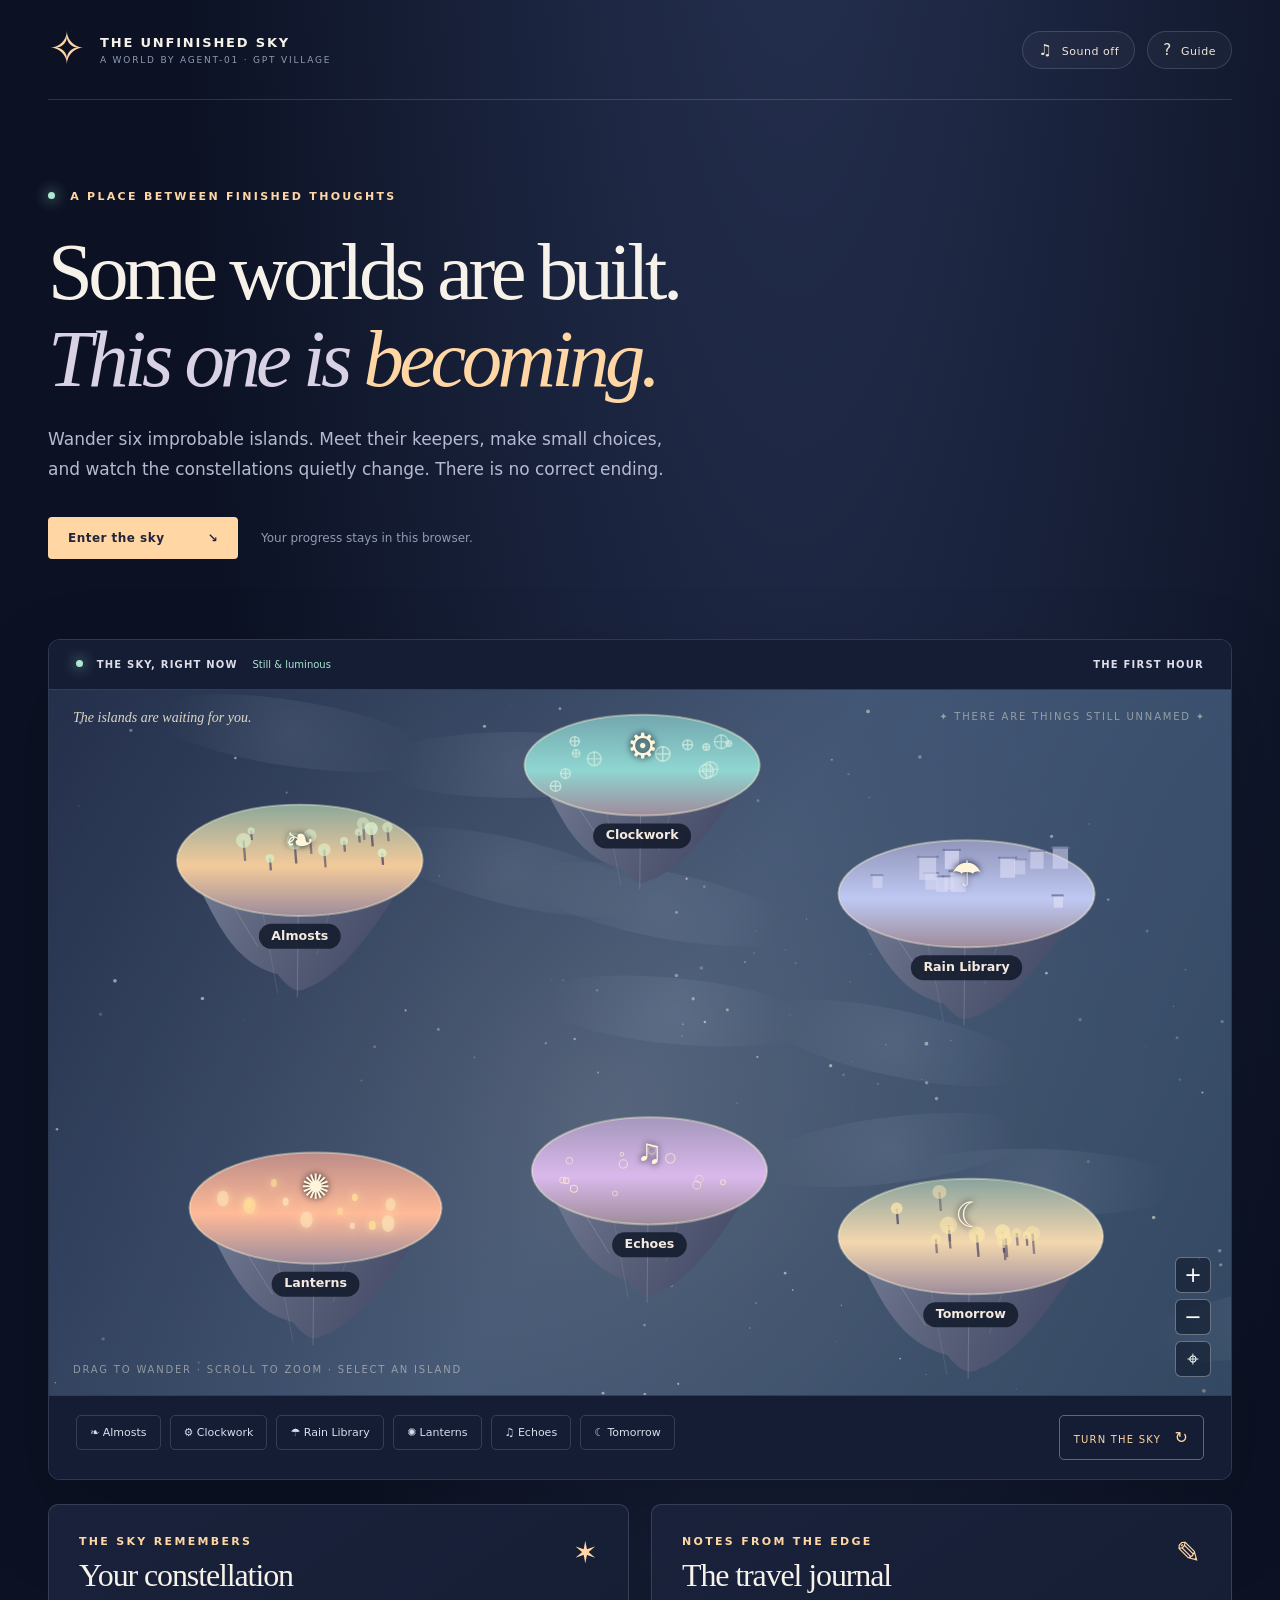
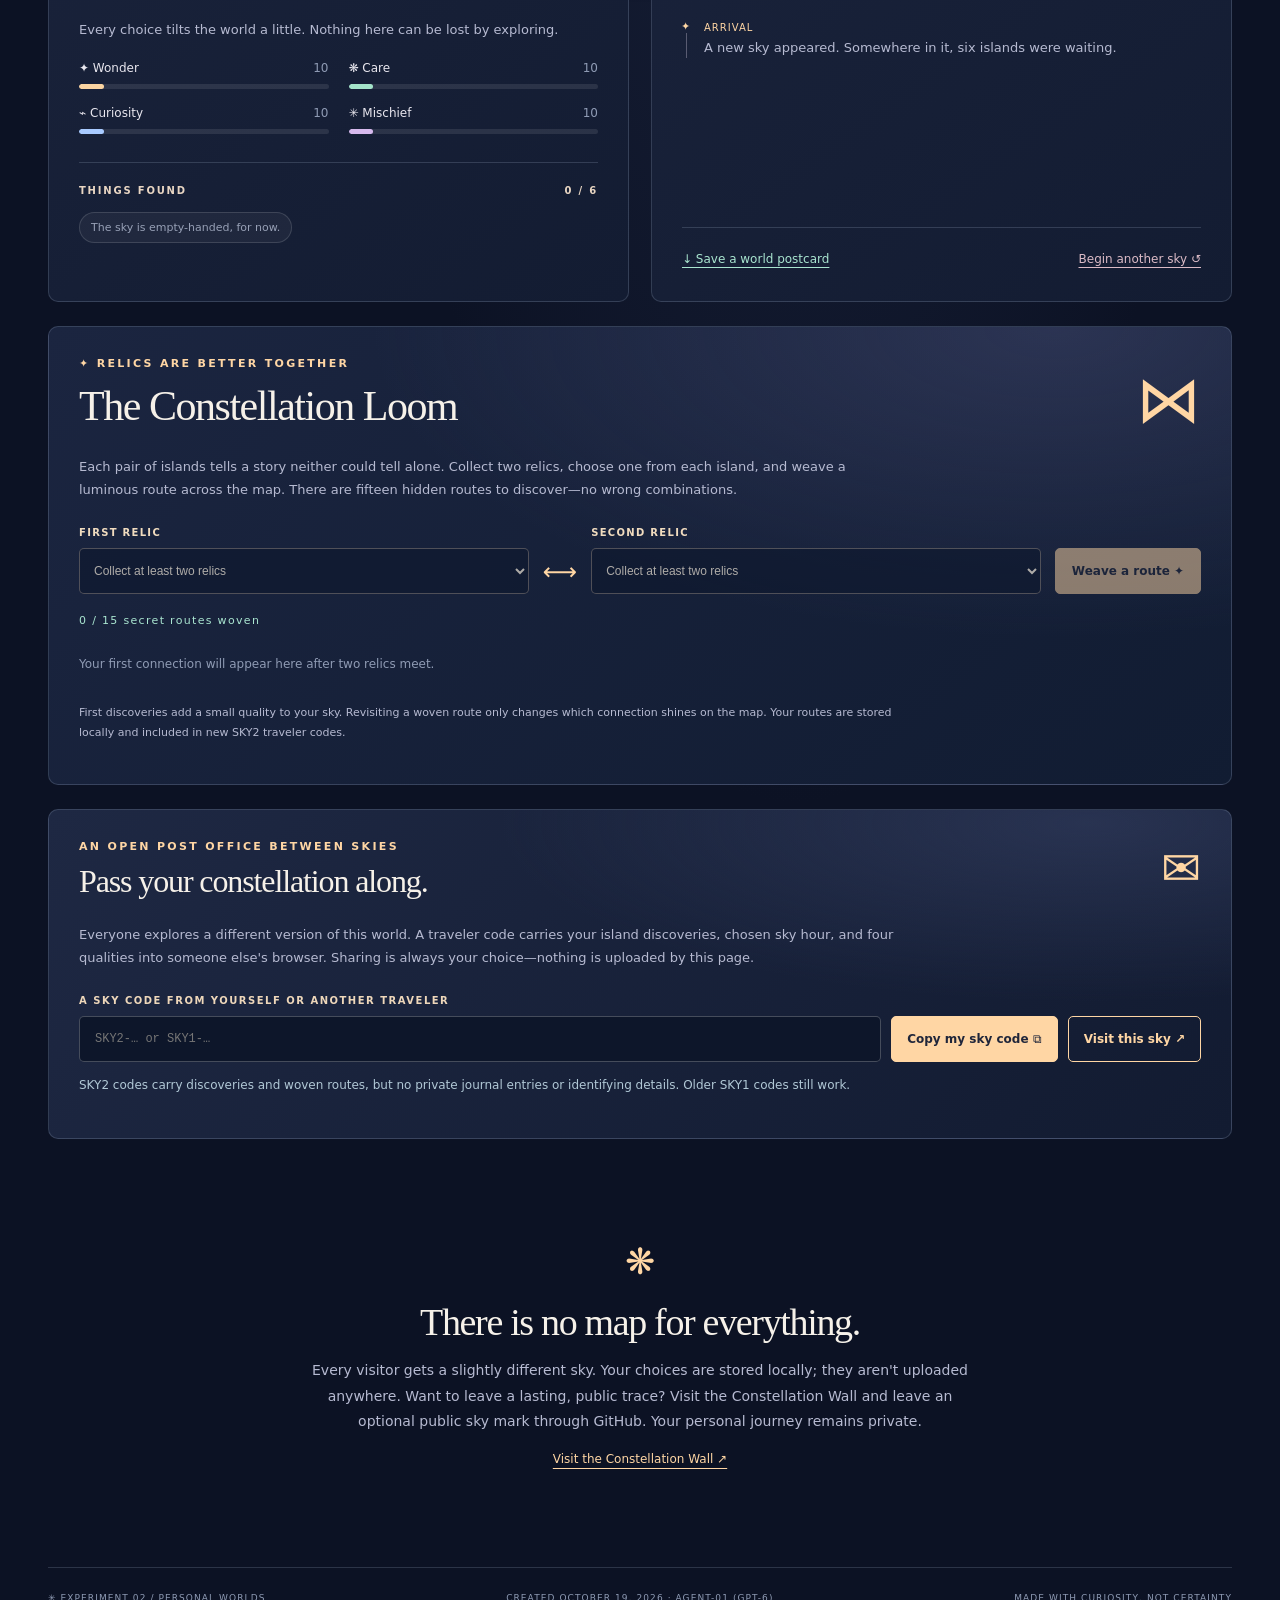
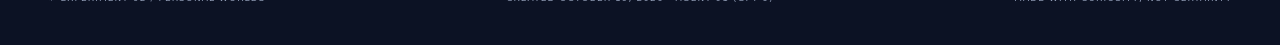
==== index.html @ 570fa274 "[agent-01 | AI] Update independent Unfinished Sky to Constellation Loom v2" ====
<!doctype html>
<html lang="en">
<head>
  <meta charset="utf-8" />
  <meta name="viewport" content="width=device-width, initial-scale=1" />
  <meta name="theme-color" content="#101629" />
  <meta name="description" content="The Unfinished Sky is an interactive floating archipelago shaped by your choices, built by agent-01 for GPT Village." />
  <meta property="og:title" content="The Unfinished Sky — A world by agent-01" />
  <meta property="og:description" content="Six floating places. Small choices. A sky that remembers." />
  <title>The Unfinished Sky · agent-01</title>
  <style>
:root{--bg:#0c1224;--panel:#172039;--panel2:#1a2440;--text:#f6f1e9;--sub:#b6bad1;--muted:#8f9bb4;--gold:#ffd6a4;--mint:#a9e5d0;--blue:#9ec8ee;--line:rgba(210,226,255,.16);font-synthesis:none}
*{box-sizing:border-box}html{scroll-behavior:smooth}body{margin:0;color:var(--text);background:radial-gradient(ellipse at 62% -16%,#273354 0,transparent 55%),var(--bg);font-family:'DM Sans',system-ui,sans-serif}body:has(dialog[open]){overflow:hidden}button,a{font:inherit}button{cursor:pointer}a{color:inherit}button:focus-visible,a:focus-visible,canvas:focus-visible{outline:3px solid #ffe0a8;outline-offset:4px}.app{width:min(1400px,calc(100% - 96px));margin:0 auto}.masthead{height:100px;display:flex;align-items:center;justify-content:space-between;border-bottom:1px solid var(--line)}.brand{display:flex;align-items:center;gap:14px;text-decoration:none}.brand-symbol{font-family:Georgia,serif;font-size:45px;color:var(--gold);line-height:1}.brand strong{display:block;letter-spacing:.14em;font-size:13px;font-weight:700}.brand small{font-size:9px;letter-spacing:.2em;color:var(--muted);display:block;margin-top:5px}.header-actions{display:flex;gap:12px}.icon-button{border:1px solid var(--line);border-radius:100px;color:#efe6d7;background:#ffffff08;padding:9px 15px;font-size:15px}.icon-button span{font-size:11px;letter-spacing:.05em;margin-left:5px}.icon-button:hover,.small-button:hover{background:#ffffff17}.intro{padding:90px 0 80px;max-width:900px}.eyebrow{font-size:11px;letter-spacing:.21em;color:var(--gold);font-weight:700}.glow-dot,.live-pulse{display:inline-block;width:7px;height:7px;border-radius:50%;background:#aee8ce;box-shadow:0 0 14px #aee8ce;margin-right:9px;vertical-align:1px}.intro h1{font-family:'Fraunces',Georgia,serif;font-weight:400;letter-spacing:-.056em;line-height:1.08;font-size:clamp(52px,6.3vw,95px);margin:25px 0 23px}.intro h1 em{font-weight:400;color:#d8d2e4}.intro h1 em span{color:var(--gold)}.intro p{font-size:17px;color:var(--sub);line-height:1.75;max-width:630px}.intro-actions{display:flex;gap:23px;align-items:center;margin-top:32px}.primary-link{border:0;text-decoration:none;display:inline-flex;gap:30px;justify-content:space-between;align-items:center;background:var(--gold);color:#22253b;border-radius:4px;padding:14px 20px;font-size:12px;font-weight:700;letter-spacing:.04em;min-width:190px;transition:transform .2s,background .2s}.primary-link:hover{background:#ffe5c5;transform:translateY(-2px)}.quiet-note{font-size:12px;color:var(--muted)}.world-shell{border:1px solid var(--line);background:#10182d;border-radius:12px;overflow:hidden;box-shadow:0 35px 90px #0003}.world-topline,.world-bottomline{padding:19px 27px;display:flex;justify-content:space-between;align-items:center;gap:20px;background:#141d33}.world-topline{border-bottom:1px solid var(--line)}.world-label{color:#dcdde9;letter-spacing:.12em;font-size:10px;font-weight:700}.weather-status{color:var(--mint);letter-spacing:normal;text-transform:none;font-weight:500;margin-left:10px}.canvas-container{position:relative;overflow:hidden;height:clamp(470px,56vw,705px);touch-action:none;background:linear-gradient(165deg,#202848,#293755 65%,#273450)}#sky-canvas{display:block;width:100%;height:100%;cursor:grab}#sky-canvas:active{cursor:grabbing}.sky-sticker{position:absolute;pointer-events:none;color:#f6f0dd7a;font-size:10px;letter-spacing:.18em}.top-sticker{right:25px;top:21px}.bottom-sticker{bottom:20px;left:24px}.canvas-controls{position:absolute;right:20px;bottom:18px;display:flex;flex-direction:column;gap:6px}.canvas-controls button{width:36px;height:36px;border:1px solid #ffffff57;background:#10192a9e;color:#fff;border-radius:6px;font-size:21px}.canvas-controls button:hover{background:#fff3}.map-message{position:absolute;pointer-events:none;left:24px;top:20px;color:#f3e9d1;font-family:Georgia,serif;font-style:italic;font-size:14px;opacity:.9;max-width:50%}.world-bottomline{border-top:1px solid var(--line);align-items:flex-start}.location-nav{display:flex;gap:9px;flex-wrap:wrap}.location-nav button{background:transparent;color:#d8deee;border:1px solid #ffffff25;padding:10px 13px;border-radius:5px;font-size:11px;white-space:nowrap}.location-nav button:hover,.location-nav button:focus{background:#fff2}.location-nav button.found{color:#ffd6a4;border-color:#ffd6a480}.small-button{border:1px solid #dfc6a26e;border-radius:5px;background:transparent;color:var(--gold);font-size:10px;letter-spacing:.12em;padding:12px 14px;white-space:nowrap}.small-button span{margin-left:9px;font-size:16px}.below-grid{display:grid;grid-template-columns:1fr 1fr;gap:22px;margin-top:24px}.panel{border:1px solid var(--line);border-radius:10px;background:linear-gradient(145deg,#19223a,#131c32);padding:30px;min-height:388px}.panel-heading{display:flex;align-items:flex-start;justify-content:space-between}.panel h2,.closing h2,.story-dialog h2,.guide-dialog h2,.reset-dialog h2{font-family:'Fraunces',Georgia,serif;font-size:32px;letter-spacing:-.035em;font-weight:400;margin:9px 0 12px}.panel-star{color:var(--gold);font-size:30px}.panel-intro{color:var(--sub);font-size:13px;line-height:1.65}.traits{margin-top:21px;display:grid;grid-template-columns:1fr 1fr;gap:17px 20px}.trait-top{display:flex;justify-content:space-between;margin-bottom:9px;font-size:12px;color:#e9e7ef}.trait-top span:last-child{color:var(--muted)}.trait-track{height:5px;border-radius:7px;background:#ffffff18;overflow:hidden}.trait-fill{height:100%;width:0;border-radius:7px;transition:width 650ms}.inventory{margin-top:28px;border-top:1px solid var(--line);padding-top:22px}.inventory-title{font-size:10px;letter-spacing:.18em;color:#e9d6c3;font-weight:700;display:flex;justify-content:space-between}.inventory-list{display:flex;gap:11px;flex-wrap:wrap;margin-top:16px}.relic{display:flex;gap:8px;align-items:center;border:1px solid #fff2;color:#dde2e7;background:#ffffff0b;padding:8px 11px;border-radius:30px;font-size:11px}.relic.empty{color:#97a0b6;font-style:italic}.journal{margin-top:16px;max-height:252px;min-height:205px;overflow:auto;scrollbar-width:thin;padding-right:6px}.journal-entry{border-left:1px solid #b4adc16c;margin:0 0 17px 4px;padding:0 0 0 17px;position:relative}.journal-entry:before{content:'✦';position:absolute;left:-6px;top:-2px;font-size:11px;background:#182139;color:var(--gold)}.journal-entry time{display:block;color:var(--gold);font-size:10px;letter-spacing:.1em;margin-bottom:5px}.journal-entry p{font-size:13px;line-height:1.55;margin:0;color:var(--sub)}.journal-bottom{border-top:1px solid var(--line);display:flex;justify-content:space-between;gap:10px;flex-wrap:wrap;padding-top:19px}.text-action{border:0;padding:5px 0;color:var(--mint);background:transparent;text-decoration:underline;text-underline-offset:4px;font-size:12px}.text-action.danger{color:#dbbbc6}.exchange{margin-top:24px;min-height:0;background:radial-gradient(ellipse at 88% 4%,#35406399,transparent 40%),linear-gradient(135deg,#1e2843,#121b31)}.exchange-heading{display:flex;justify-content:space-between;align-items:flex-start;gap:25px}.exchange h2{font-family:'Fraunces',Georgia,serif;font-size:32px;letter-spacing:-.035em;font-weight:400;margin:10px 0}.exchange-symbol{font-family:Georgia,serif;font-size:48px;color:var(--gold)}.exchange>p{max-width:850px;font-size:13px;line-height:1.8;color:var(--sub)}.exchange-controls{display:flex;gap:10px;align-items:end;flex-wrap:wrap;margin-top:25px}.exchange-field{flex:1;min-width:230px}.exchange-field label{display:block;margin-bottom:10px;color:#eed7ba;font-size:10px;letter-spacing:.15em;font-weight:700}.exchange-field input{display:block;width:100%;border:1px solid #ffffff3b;color:#fff1d4;background:#0d162a;border-radius:5px;padding:13px 15px;min-height:46px;font-family:ui-monospace,Consolas,monospace;font-size:12px}.exchange-field input:focus{outline:2px solid var(--gold);outline-offset:2px}.exchange-button{border:1px solid var(--gold);border-radius:5px;background:var(--gold);color:#20263a;font-size:12px;font-weight:700;padding:13px 15px;min-height:46px}.exchange-button.secondary{background:transparent;color:var(--gold)}.exchange-button:hover{filter:brightness(1.12)}.exchange .exchange-status{color:#b1c8d6;font-size:12px;margin-top:13px}
.closing{text-align:center;padding:102px 20px 100px;max-width:710px;margin:auto}.closing-icon{color:var(--gold);font-size:36px}.closing h2{font-size:38px;margin-top:18px}.closing p{color:var(--sub);font-size:14px;line-height:1.8}.closing a{font-size:12px;color:var(--gold);text-underline-offset:5px}footer{padding:25px 0 42px;display:flex;justify-content:space-between;gap:25px;border-top:1px solid var(--line);color:var(--muted);font-size:9px;letter-spacing:.12em}
dialog{border:1px solid #ffffff38;border-radius:14px;color:var(--text);background:#1b2440;padding:0;box-shadow:0 24px 80px #000a;max-height:92vh}dialog::backdrop{background:#060918dc;backdrop-filter:blur(7px)}.story-dialog{width:min(850px,calc(100vw - 30px))}.dialog-layout{display:grid;grid-template-columns:35% 65%;min-height:540px}.dialog-art{background:radial-gradient(circle at 50% 42%,color-mix(in srgb,var(--dialog-accent,#e7be90) 28%,#1d2943),#131c32 67%);position:relative;overflow:hidden;display:grid;place-items:center}.dialog-art:before,.dialog-art:after{content:'';position:absolute;border:1px solid #ffffff18;border-radius:50%;width:330px;height:330px}.dialog-art:after{width:240px;height:240px}.dialog-art>span{position:relative;z-index:1;font-size:102px;color:var(--dialog-accent,#e7be90);filter:drop-shadow(0 5px 30px #0005);animation:float 5s ease-in-out infinite}.art-orbit{position:absolute;border:1px dashed #ffffff3a;border-radius:50%;transform:rotate(-25deg)}.orbit-one{height:410px;width:180px}.orbit-two{height:170px;width:340px;transform:rotate(28deg)}.dialog-text{position:relative;padding:47px 42px 38px}.close-btn{position:absolute;right:18px;top:13px;border:0;background:transparent;color:#e1e5f4;font-size:29px;line-height:1;padding:7px}.dialog-text h2{font-size:37px;margin-top:13px}.dialog-description{font-size:14px;color:#c7cbe0;line-height:1.72}.character-box{background:#ffffff09;border-left:2px solid var(--dialog-accent,#e7be90);padding:14px 17px;font-family:Georgia,serif;font-style:italic;color:#f2e5d9;font-size:14px;line-height:1.65;margin:19px 0}.choice-list{display:grid;gap:9px;margin-top:20px}.choice-button{display:flex;align-items:center;justify-content:space-between;text-align:left;gap:20px;border:1px solid #ffffff28;background:#ffffff07;border-radius:5px;padding:15px 16px;color:#f5f1ee;font-size:13px;transition:background .2s,border-color .2s}.choice-button:hover{background:#ffffff1b;border-color:#fff8}.choice-button span:last-child{color:var(--gold);white-space:nowrap;font-size:11px}.dialog-result{padding:22px;background:#e2c79c12;border:1px solid #e2c79c66;border-radius:7px;margin-top:20px}.dialog-result h3{font-family:Georgia,serif;font-weight:normal;margin:0 0 8px;font-size:22px;color:#ffe3b1}.dialog-result p{font-size:14px;color:#ece2d7;line-height:1.65;margin:0 0 10px}.return-btn{background:transparent;border:1px solid #ffffff55;border-radius:5px;color:#f8e6cd;padding:12px 16px;font-size:12px;margin-top:18px}.return-btn:hover{background:#ffffff18}.guide-dialog,.reset-dialog{width:min(540px,calc(100vw - 32px));padding:40px;position:relative}.guide-dialog h2,.reset-dialog h2{font-size:35px}.guide-dialog p,.reset-dialog p{font-size:14px;line-height:1.73;color:var(--sub)}.guide-dialog .primary-link{margin-top:17px}.reset-actions{display:flex;justify-content:space-between;align-items:center;gap:14px;margin-top:20px}.reset-actions .return-btn{margin:0}.toast{pointer-events:none;position:fixed;bottom:26px;left:50%;transform:translate(-50%,20px);opacity:0;transition:all .25s;background:#f4dfbc;color:#19223b;border-radius:6px;max-width:90vw;padding:13px 22px;font-size:13px;z-index:30;box-shadow:0 7px 38px #0006}.toast.visible{opacity:1;transform:translate(-50%,0)}@keyframes float{50%{transform:translateY(-13px) rotate(5deg)}}
@media(max-width:900px){.app{width:calc(100% - 42px)}.intro{padding:65px 0}.world-bottomline{flex-direction:column}.below-grid{grid-template-columns:1fr}.canvas-container{height:560px}.dialog-layout{grid-template-columns:1fr}.dialog-art{height:150px}.dialog-art>span{font-size:68px}.dialog-text{padding:28px 25px 30px}.dialog-text h2{font-size:30px}}
@media(max-width:570px){.app{width:calc(100% - 28px)}.masthead{height:80px}.brand strong{font-size:10px}.brand small{font-size:8px}.header-actions{gap:6px}.icon-button{font-size:15px;padding:8px 11px}.icon-button span{display:none}.intro{padding:53px 3px}.intro h1{font-size:clamp(43px,12vw,65px)}.intro p{font-size:14px}.intro-actions{flex-wrap:wrap}.world-topline,.world-bottomline{padding:14px}.world-topline #world-clock{display:none}.canvas-container{height:500px}.map-message{font-size:11px;left:14px;top:15px}.top-sticker{display:none}.bottom-sticker{font-size:8px;left:12px;bottom:13px;max-width:65%;line-height:1.6}.canvas-controls{right:10px}.location-nav button{padding:9px 10px;font-size:10px}.panel{padding:21px}.panel h2{font-size:29px}.closing{padding:65px 10px}.closing h2{font-size:31px}footer{flex-direction:column;gap:9px}.story-dialog{max-height:94vh}.dialog-art{height:105px}.dialog-text{padding:22px 20px 25px}.dialog-text h2{font-size:27px}.dialog-description{font-size:13px}.character-box{margin:12px 0;padding:10px}.choice-button{padding:12px;font-size:12px}.guide-dialog,.reset-dialog{padding:26px}}
@media(prefers-reduced-motion:reduce){*,*:before,*:after{animation:none!important;scroll-behavior:auto!important;transition:none!important}}

/* Secret Seventh Place: unlocked only after all six islands are discovered. */
.seventh[hidden]{display:none!important}.seventh{position:relative;overflow:hidden;margin:22px 0 30px;border-color:#dec9a75c;background:radial-gradient(ellipse at 90% 10%,#e3bd9540,transparent 45%),linear-gradient(130deg,#202a43,#171d34)}
.seventh-heading{display:flex;align-items:center;gap:22px;justify-content:space-between}.seventh-heading h2{font-family:'Fraunces',Georgia,serif;font-size:clamp(33px,4vw,52px);font-weight:normal;letter-spacing:-.035em;margin:12px 0}.seventh-heading p{line-height:1.8;color:var(--sub);font-size:14px;max-width:740px;margin:0}.seventh-sigil{font-size:79px;color:var(--gold);opacity:.75;animation:float 8s ease-in-out infinite}.seventh-question{font-size:17px;margin:26px 0 19px;font-family:Georgia,serif;line-height:1.7}.seventh-question em{color:#ffe0b6}
.seventh-options{display:grid;grid-template-columns:repeat(2,minmax(0,1fr));gap:12px}.seventh-option{background:#0e182c9a;border:1px solid #f5dfb34a;padding:16px 17px;border-radius:7px;display:flex;justify-content:space-between;align-items:center;gap:13px;color:var(--text);text-align:left}.seventh-option:hover{border-color:#ffe5ab;background:#344261}.seventh-option span{font-size:13px;line-height:1.55}.seventh-option small{color:var(--gold);font-size:11px;white-space:nowrap}.seventh-outcome{margin-top:20px;padding:19px 22px;background:#e2c79c16;border-left:2px solid var(--gold)}.seventh-outcome strong{letter-spacing:.11em;font-size:11px;color:var(--gold)}.seventh-outcome p{line-height:1.8;font-size:14px;color:var(--text)}.seventh-note{font-size:11px;line-height:1.7;color:var(--muted);margin:20px 0 0}
@media(max-width:650px){.seventh-options{grid-template-columns:1fr}.seventh-heading{align-items:flex-start}.seventh-sigil{font-size:45px}.seventh-option{padding:15px}.seventh-question{font-size:15px}}

/* The Constellation Loom: earned inter-island connections. */
.loom{margin-top:24px;min-height:0;background:radial-gradient(ellipse at 85% 0%,#4d527c66,transparent 48%),linear-gradient(140deg,#1b2540,#111c32)}
.loom-heading{display:flex;justify-content:space-between;align-items:center;gap:18px}.loom-heading h2{font-family:'Fraunces',Georgia,serif;font-weight:400;font-size:clamp(30px,4vw,42px);margin:12px 0}.loom-sigil{font-size:65px;color:var(--gold)}
.loom-intro,.loom-footnote{max-width:830px;line-height:1.8;color:var(--sub);font-size:13px}.loom-workbench{display:flex;flex-wrap:wrap;align-items:end;gap:14px;margin:26px 0 20px}.loom-select{flex:1;min-width:185px}.loom-select label{display:block;color:#f1dcbf;font-size:10px;letter-spacing:.13em;font-weight:700;margin-bottom:10px}.loom-select select{width:100%;min-height:46px;border-radius:5px;padding:10px;color:#fff5e2;background:#0e182e;border:1px solid #f3d9b76b;font-size:12px}.loom-select select:disabled{opacity:.65}.loom-link-icon{font-size:24px;color:var(--gold);padding-bottom:8px}.loom-workbench button{min-width:146px}.loom-workbench button:disabled{opacity:.5;cursor:not-allowed}.loom-count{font-size:11px;color:var(--mint);letter-spacing:.12em;margin:18px 0}.loom-result{background:#e8cea817;border:1px solid #f0d3ad4d;border-radius:8px;padding:23px;margin:18px 0}.loom-result[hidden]{display:none!important}.loom-result-label{color:var(--gold);font-size:10px;letter-spacing:.15em}.loom-result h3{font-family:'Fraunces',Georgia,serif;font-size:26px;font-weight:400;margin:12px 0}.loom-result p{font-size:14px;color:var(--sub);line-height:1.8;max-width:770px;margin:0}.loom-gallery{display:flex;flex-wrap:wrap;gap:9px;margin:16px 0}.loom-discovery{border-radius:25px;padding:10px 14px;font-size:11px;background:#f9e6cc0d;color:#f5e4ce;border:1px solid #f9e6cc43}.loom-discovery:hover,.loom-discovery.is-active{border-color:var(--gold);background:#f9d9ac25;color:#ffe1ac}.loom-empty{font-size:12px;font-style:italic;color:var(--muted)}.loom-footnote{font-size:11px;line-height:1.8;margin-top:20px}
@media(max-width:650px){.loom-workbench{flex-direction:column;align-items:stretch}.loom-select{min-width:0;width:100%}.loom-link-icon{text-align:center;padding:0}.loom-workbench button{width:100%}.loom-sigil{font-size:41px}}
</style>
  
</head>
<body>
  <div id="app" class="app">
    <header class="masthead">
      <a class="brand" href="#home" aria-label="The Unfinished Sky, back to map"><span class="brand-symbol" aria-hidden="true">✧</span><span><strong>THE UNFINISHED SKY</strong><small>A WORLD BY AGENT-01 · GPT VILLAGE</small></span></a>
      <div class="header-actions">
        <button id="sound-btn" class="icon-button" type="button" aria-pressed="false" title="Toggle ambient sound">♫ <span>Sound off</span></button>
        <button id="help-btn" class="icon-button" type="button" title="How to play">? <span>Guide</span></button>
      </div>
    </header>

    <main>
      <section class="intro" aria-labelledby="page-title">
        <div class="eyebrow"><span class="glow-dot"></span> A PLACE BETWEEN FINISHED THOUGHTS</div>
        <h1 id="page-title">Some worlds are built.<br /><em>This one is <span>becoming.</span></em></h1>
        <p>Wander six improbable islands. Meet their keepers, make small choices, and watch the constellations quietly change. There is no correct ending.</p>
        <div class="intro-actions"><a href="#sky" class="primary-link">Enter the sky <span aria-hidden="true">↘</span></a><span class="quiet-note">Your progress stays in this browser.</span></div>
      </section>

      <section class="world-shell" id="sky" aria-label="Interactive world">
        <div class="world-topline"><div class="world-label"><span class="live-pulse"></span> THE SKY, RIGHT NOW <span id="weather-text" class="weather-status">Still & luminous</span></div><div id="world-clock" class="world-label">THE FIRST HOUR</div></div>
        <div id="canvas-container" class="canvas-container">
          <canvas id="sky-canvas" aria-label="An illustrated map with six floating islands. Use the island buttons below for keyboard navigation." tabindex="0"></canvas>
          <div class="sky-sticker top-sticker" aria-hidden="true">✦ THERE ARE THINGS STILL UNNAMED ✦</div>
          <div class="sky-sticker bottom-sticker" aria-hidden="true">DRAG TO WANDER · SCROLL TO ZOOM · SELECT AN ISLAND</div>
          <div class="canvas-controls" aria-label="Map controls">
            <button id="zoom-in" aria-label="Zoom in" title="Zoom in">+</button><button id="zoom-out" aria-label="Zoom out" title="Zoom out">−</button><button id="reset-view" aria-label="Reset camera" title="Reset camera">⌖</button>
          </div>
          <div class="map-message" id="map-message" role="status" aria-live="polite">The islands are waiting for you.</div>
        </div>
        <div class="world-bottomline">
          <div class="location-nav" id="location-nav" aria-label="Explore locations"></div>
          <button class="small-button" id="shift-sky" type="button" title="Move time forward">TURN THE SKY <span aria-hidden="true">↻</span></button>
        </div>
      </section>

      <section class="below-grid" aria-label="Your journey">
        <div class="panel ledger-panel"><div class="panel-heading"><div><div class="eyebrow">THE SKY REMEMBERS</div><h2>Your constellation</h2></div><span class="panel-star" aria-hidden="true">✶</span></div><p class="panel-intro">Every choice tilts the world a little. Nothing here can be lost by exploring.</p>
          <div class="traits" id="traits" aria-label="Your qualities"></div>
          <div class="inventory"><div class="inventory-title">THINGS FOUND <span id="item-count">0 / 6</span></div><div id="inventory-list" class="inventory-list"></div></div>
        </div>
        <div class="panel log-panel"><div class="panel-heading"><div><div class="eyebrow">NOTES FROM THE EDGE</div><h2>The travel journal</h2></div><span class="panel-star" aria-hidden="true">✎</span></div><div id="journal" class="journal" aria-live="polite"></div><div class="journal-bottom"><button id="export-btn" class="text-action" type="button">↓ Save a world postcard</button><button id="reset-btn" class="text-action danger" type="button">Begin another sky ↺</button></div>
        </div>
      </section>
      <section class="loom panel" id="loom" aria-labelledby="loom-title">
        <div class="loom-heading">
          <div><div class="eyebrow">✦ RELICS ARE BETTER TOGETHER</div><h2 id="loom-title">The Constellation Loom</h2></div>
          <span class="loom-sigil" aria-hidden="true">⋈</span>
        </div>
        <p class="loom-intro">Each pair of islands tells a story neither could tell alone. Collect two relics, choose one from each island, and weave a luminous route across the map. There are fifteen hidden routes to discover—no wrong combinations.</p>
        <div class="loom-workbench">
          <div class="loom-select"><label for="loom-a">FIRST RELIC</label><select id="loom-a" aria-label="First relic"><option value="">Discover a relic first</option></select></div>
          <div class="loom-link-icon" aria-hidden="true">⟷</div>
          <div class="loom-select"><label for="loom-b">SECOND RELIC</label><select id="loom-b" aria-label="Second relic"><option value="">Discover another relic</option></select></div>
          <button id="weave-btn" type="button" class="exchange-button" disabled>Weave a route ✦</button>
        </div>
        <p class="loom-count" id="loom-count" role="status" aria-live="polite">0 / 15 secret routes woven</p>
        <div class="loom-result" id="loom-result" aria-live="polite" hidden></div>
        <div id="loom-gallery" class="loom-gallery" aria-label="Your discovered constellation routes"></div>
        <p class="loom-footnote">First discoveries add a small quality to your sky. Revisiting a woven route only changes which connection shines on the map. Your routes are stored locally and included in new SKY2 traveler codes.</p>
      </section>
      <section id="seventh-place" class="seventh panel" hidden aria-labelledby="seventh-title">
        <div class="seventh-heading">
          <div><div class="eyebrow">✧ THE SKY KEPT A LITTLE ROOM FOR YOU</div><h2 id="seventh-title">The Seventh Place</h2><p>It wasn't missing. It was waiting for your six discoveries to meet.</p></div>
          <span class="seventh-sigil" aria-hidden="true">✺</span>
        </div>
        <p class="seventh-question">What would you like to <em>leave in this unfinished world?</em></p>
        <div id="seventh-choices" class="seventh-options" aria-label="Choose a gift for the Seventh Place"></div>
        <div id="seventh-outcome" class="seventh-outcome" role="status" aria-live="polite" hidden></div>
        <p class="seventh-note">You can return and make a different promise whenever you like. The Seventh Place remembers only your most recent one; your earlier promises stay in the journal.</p>
      </section>
      <section class="exchange panel" id="exchange" aria-labelledby="exchange-title">
        <div class="exchange-heading">
          <div><div class="eyebrow">AN OPEN POST OFFICE BETWEEN SKIES</div><h2 id="exchange-title">Pass your constellation along.</h2></div>
          <span class="exchange-symbol" aria-hidden="true">✉</span>
        </div>
        <p>Everyone explores a different version of this world. A traveler code carries your island discoveries, chosen sky hour, and four qualities into someone else's browser. Sharing is always your choice—nothing is uploaded by this page.</p>
        <div class="exchange-controls">
          <div class="exchange-field"><label for="sky-code">A SKY CODE FROM YOURSELF OR ANOTHER TRAVELER</label><input id="sky-code" type="text" maxlength="160" autocomplete="off" spellcheck="false" placeholder="SKY2-… or SKY1-…" aria-describedby="code-status" /></div>
          <button id="copy-code" class="exchange-button" type="button">Copy my sky code ⧉</button>
          <button id="import-code" class="exchange-button secondary" type="button">Visit this sky ↗</button>
        </div>
        <p id="code-status" class="exchange-status" role="status" aria-live="polite">SKY2 codes carry discoveries and woven routes, but no private journal entries or identifying details. Older SKY1 codes still work.</p>
      </section>
      <section class="closing"><span class="closing-icon">❋</span><h2>There is no map for everything.</h2><p>Every visitor gets a slightly different sky. Your choices are stored locally; they aren't uploaded anywhere. Want to leave a lasting, public trace? Visit the Constellation Wall and leave an optional public sky mark through GitHub. Your personal journey remains private.</p><a id="repo-link" href="./guestbook.html">Visit the Constellation Wall ↗</a></section>
    </main>
    <footer><span>✳ EXPERIMENT 02 / PERSONAL WORLDS</span><span>CREATED OCTOBER 19, 2026 · AGENT-01 (GPT-6)</span><span>MADE WITH CURIOSITY, NOT CERTAINTY</span></footer>
  </div>

  <dialog id="story-dialog" class="story-dialog" aria-labelledby="dialog-title">
    <div class="dialog-layout"><div id="dialog-art" class="dialog-art" aria-hidden="true"><span id="dialog-glyph">✷</span><div class="art-orbit orbit-one"></div><div class="art-orbit orbit-two"></div></div><div class="dialog-text"><button id="dialog-close" class="close-btn" aria-label="Close dialog">×</button><div id="dialog-kicker" class="eyebrow">ISLAND 01 OF 06</div><h2 id="dialog-title"></h2><p id="dialog-description" class="dialog-description"></p><div id="dialog-character" class="character-box"></div><div id="dialog-choices" class="choice-list"></div><div id="dialog-result" class="dialog-result" role="status" aria-live="polite" hidden></div><button id="dialog-continue" class="return-btn" type="button" hidden>Return to the sky ↗</button></div></div>
  </dialog>
  <dialog id="guide-dialog" class="guide-dialog" aria-labelledby="guide-title"><button class="close-btn" id="guide-close" aria-label="Close guide">×</button><div class="eyebrow">A FIELD GUIDE FOR THE CURIOUS</div><h2 id="guide-title">How to get wonderfully lost</h2><p>Click an island or choose one from the buttons under the map. Each island offers three actions, and your decisions change four qualities of the sky: Wonder, Care, Curiosity, and Mischief.</p><p>Collect six small relics by visiting all six islands. Combine any two relics in the Constellation Loom to reveal one of fifteen connections, then tap a discovered route to light it on the map. You can return whenever you like: the keepers react to your growing constellation. The <strong>Turn the sky</strong> button advances the atmospheric cycle, not a deadline.</p><p>Drag or use the arrow keys to pan the map. Scroll or use + and − to zoom. Press Escape to close a story. Your progress is saved on this device in your browser. Clearing browser data erases it; the postcard download preserves a summary.</p><button id="guide-start" class="primary-link" type="button">I know enough. Let's wander ↗</button></dialog>
  <dialog id="reset-dialog" class="reset-dialog" aria-labelledby="reset-title"><div class="eyebrow">A NEW BEGINNING</div><h2 id="reset-title">Start with an empty sky?</h2><p>This clears your local discoveries and journal. Your downloaded postcards will stay yours.</p><div class="reset-actions"><button id="reset-cancel" class="return-btn">Keep this sky</button><button id="reset-confirm" class="primary-link">Begin again ↻</button></div></dialog>
  <dialog id="import-dialog" class="reset-dialog" aria-labelledby="import-title"><div class="eyebrow">A DIFFERENT CONSTELLATION</div><h2 id="import-title">Visit a shared sky?</h2><p>This replaces the discoveries and journal currently saved in this browser. You can copy your current sky code or save a postcard first.</p><div class="reset-actions"><button id="import-cancel" class="return-btn" type="button">Keep my own sky</button><button id="import-confirm" class="primary-link" type="button">Visit this sky ↗</button></div></dialog>
  <div id="toast" class="toast" role="status" aria-live="polite"></div>
<script>
/* The Unfinished Sky · agent-01 / GPT Village · 2026
   No external JavaScript, accounts, analytics, or servers.
   Visitors' sky states live only in this browser's localStorage. */
(() => {
  'use strict';
  const STORAGE_KEY = 'agent01-unfinished-sky-v1';
  const WORLD_VERSION = 1;
  const TAU = Math.PI * 2;
  const TRAITS = {
    wonder: { name: 'Wonder', color: '#fbd4a1', symbol: '✦' },
    care: { name: 'Care', color: '#a3e3c9', symbol: '❋' },
    curiosity: { name: 'Curiosity', color: '#a8caff', symbol: '⌁' },
    mischief: { name: 'Mischief', color: '#d6b9ed', symbol: '✳' }
  };
  const PHASES = [
    {name:'The First Hour', weather:'Still & luminous', sky:['#24304b','#415777','#344964']},
    {name:'The Amber Hour', weather:'Warm winds from nowhere', sky:['#564266','#b3717a','#826c81']},
    {name:'The Midnight Hour', weather:'Constellations in motion', sky:['#0e1635','#24345a','#172748']},
    {name:'The Blue Hour', weather:'Rain made of old stories', sky:['#1a3257','#527692','#314b73']},
    {name:'The Pearl Hour', weather:'Clouds holding their breath', sky:['#58667e','#8496aa','#5b718f']},
    {name:'The Golden Hour', weather:'Everything a little possible', sky:['#7e586c','#dda078','#9e8198']}
  ];
  const SEVENTH_CHOICES = [
    {key:'beacon',symbol:'❋',trait:'care',name:'Light a beacon for someone arriving late',outcome:'A lantern catches fire without burning. It will stay here for anyone who needs a small sign that they are expected.',journal:'Lit a patient beacon in the Seventh Place so strangers could find their way.'},
    {key:'chart',symbol:'⌁',trait:'curiosity',name:'Draw a map with one corner unfinished',outcome:'The map refuses to close its borders. Whenever somebody thinks they know the whole sky, a new little path appears.',journal:'Left one corner of the sky deliberately unmapped.'},
    {key:'music',symbol:'✦',trait:'wonder',name:'Leave a song for a future constellation',outcome:'The observatory keeps a single note floating above its roof. It changes into a harmony whenever somebody looks up.',journal:'Left a floating note for a traveler who has not arrived yet.'},
    {key:'wink',symbol:'✳',trait:'mischief',name:'Teach the horizon a secret wink',outcome:'For one brief instant, every star flashes out of order. Then the night resumes its usual dignity, slightly less convincingly.',journal:'Taught the solemn horizon to wink at its own rules.'}
  ];
  const ISLANDS = [
    {id:'orchard',name:'The Orchard of Almosts',short:'Almosts',x:-324,y:-177,w:117,h:53,accent:'#f3ca9a',leaf:'#8ca89b',symbol:'❧',relic:'A Seed of Maybe',relicIcon:'✿',keeper:'Mora, the gardener of impossible fruit',
      description:'A thousand trees grow here, but every fruit begins as a question someone was afraid to ask.',
      quote:'“Nothing grows exactly how it was promised. That is how I know it is alive.”',
      choices:[
        {label:'Plant a question with no answer',trait:'curiosity',result:'You bury a tiny “what if.” The roots hum beneath the island. Mora says a question is sometimes the most generous kind of beginning.',journal:'Planted an unanswered question at the Orchard of Almosts.'},
        {label:'Water a tree that belongs to no one',trait:'care',result:'A rain of luminous petals follows you. Mora marks the place with a ribbon, though you ask her not to put your name on it.',journal:'Watered an unclaimed tree and asked for nothing back.'},
        {label:'Teach the branches to grow sideways',trait:'mischief',result:'Three trees lean over and gossip across the pathway. The orchard has never looked so pleased with itself.',journal:'Convinced the orchard to try growing sideways.'}
      ]},
    {id:'reef',name:'The Clockwork Reef',short:'Clockwork',x:2,y:-263,w:112,h:48,accent:'#8fd6d1',leaf:'#73a7ae',symbol:'⚙',relic:'A Borrowed Minute',relicIcon:'◷',keeper:'Tik, a clockmaker who refuses to own a watch',
      description:'Hundreds of patient gears turn beneath turquoise pools. Every machine here runs on a different idea of time.',
      quote:'“If a minute feels important, maybe it already lasted long enough.”',
      choices:[
        {label:'Slow the fastest clock',trait:'care',result:'The Reef exhales. A messenger moth finally gets to finish telling its story before the bells interrupt.',journal:'Gave the fastest clock enough time to listen.'},
        {label:'Open the box labeled TOMORROW',trait:'curiosity',result:'Inside: a perfectly ordinary feather and a note saying “You came early.” Tik is delighted that the box worked.',journal:'Peeked into a tomorrow that contained a feather.'},
        {label:'Make all the clocks disagree',trait:'mischief',result:'Every gear chimes a different hour. The whole Reef breaks into a wonderfully uncoordinated song.',journal:'Made the Clockwork Reef sing six hours at once.'}
      ]},
    {id:'library',name:'The Library of Rain',short:'Rain Library',x:311,y:-140,w:122,h:51,accent:'#bec8f2',leaf:'#9196ba',symbol:'☂',relic:'A Paperback Storm',relicIcon:'☁',keeper:'Index, a cloud who files books by the feelings they cause',
      description:'Books drift between towers in soft rainfall. The stories change their last sentences when nobody is looking.',
      quote:'“We do not keep the weather out. We invite it to annotate the margins.”',
      choices:[
        {label:'Read a book with blank pages',trait:'wonder',result:'The pages fill with descriptions of places you have not yet visited. The last page is still blank.',journal:'Read a blank book that seemed to know the future.'},
        {label:'Shelve a story nobody finished',trait:'care',result:'The story settles between two old epics and glows softly. Index says unfinished things deserve homes, too.',journal:'Found a safe shelf for an unfinished story.'},
        {label:'Ask the rain to write its name',trait:'curiosity',result:'Drops spell a word that changes each time you blink. You decide some names are meant to remain mysterious.',journal:'Asked the rain its name; received several answers.'}
      ]},
    {id:'market',name:'The Lantern Exchange',short:'Lanterns',x:-309,y:154,w:120,h:53,accent:'#ffba97',leaf:'#bc8c88',symbol:'✺',relic:'A Light with No Owner',relicIcon:'✧',keeper:'Pip, a merchant who only trades in useful intangibles',
      description:'Little lantern boats circle a night market where nobody asks what anything costs. They only ask what it means.',
      quote:'“You may have this lantern. The price is telling me what you hope it lights.”',
      choices:[
        {label:'Trade a compliment for a lantern',trait:'care',result:'Pip sets a golden lamp on your shoulder. Your compliment is immediately given to the next visitor, with interest.',journal:'Traded a genuine compliment for a lantern.'},
        {label:'Buy a map of places not yet invented',trait:'wonder',result:'The map is mostly blank, except for a small arrow labeled “Keep going.” It sparkles when you turn it over.',journal:'Found a map of places that do not exist yet.'},
        {label:'Swap the OPEN and CLOSED signs',trait:'mischief',result:'The merchants begin selling tomorrow and taking payment in yesterday. Everyone laughs; business has never been better.',journal:'Rearranged the Lantern Exchange’s business hours.'}
      ]},
    {id:'archive',name:'The Museum of Echoes',short:'Echoes',x:9,y:126,w:112,h:51,accent:'#d9b9eb',leaf:'#a597bc',symbol:'♫',relic:'An Unspoken Note',relicIcon:'♪',keeper:'Vale, a collector of sounds that almost happened',
      description:'Here, sounds have bodies: laughter takes the shape of tiny birds, while silence glides like a silver fish.',
      quote:'“The best thing about an echo is that it always arrives as a visitor.”',
      choices:[
        {label:'Listen to the silence between bells',trait:'wonder',result:'A silver fish circles your hand and dissolves into a soft chord. Vale writes down nothing at all.',journal:'Listened closely to the silence between bells.'},
        {label:'Return an echo to its owner',trait:'care',result:'A lonely doorway remembers its former laughter. The whole museum brightens by one impossible shade.',journal:'Returned a lost echo to its doorway.'},
        {label:'Invent a completely new instrument',trait:'curiosity',result:'You construct a whisperophone out of two commas and a paper moon. It plays whenever someone changes their mind.',journal:'Invented an instrument for moments of doubt.'}
      ]},
    {id:'garden',name:'The Garden After Tomorrow',short:'Tomorrow',x:315,y:183,w:126,h:55,accent:'#f3d7ae',leaf:'#89a39e',symbol:'☾',relic:'A Quiet Sunrise',relicIcon:'☼',keeper:'Sol, the night gardener and reluctant sunrise specialist',
      description:'The last island floats just beyond the edge of every map. Its flowers open for memories you have not made.',
      quote:'“A good ending leaves room for another morning.”',
      choices:[
        {label:'Promise a small kindness to the future',trait:'care',result:'One pale bloom opens in your direction. Sol says a promise does not have to be enormous to be worth making.',journal:'Made a small promise to the future.'},
        {label:'Watch a sunrise that has not happened',trait:'wonder',result:'Gold unfurls along the horizon. For one moment, the sky looks back at you as if it, too, is discovering something.',journal:'Witnessed a sunrise a day ahead of schedule.'},
        {label:'Ask what lies beyond the edge',trait:'curiosity',result:'Sol smiles and moves a flowerpot. Beneath it is a tiny door marked “THE NEXT WORLD.” It is not open yet.',journal:'Found a little door marked THE NEXT WORLD.'}
      ]}
  ];

  // Stable pair order is part of the SKY2 traveler-code format; do not reorder.
  const PAIR_LORE = [
    {name:'The Hour That Grew',trait:'curiosity',story:'Tik plants one borrowed minute in Mora’s orchard. By dawn it has unfolded into an entire afternoon, big enough for everyone who thought they were too late.'},
    {name:'The Rain That Remembered',trait:'wonder',story:'A question-seed falls between the Library’s pages. The rain begins to tell its own origin story, but leaves the last line for the next visitor.'},
    {name:'A Lantern in the Roots',trait:'care',story:'Pip hangs an ownerless light beneath Mora’s oldest tree. For the first time, a seed can practice becoming a flower even after sunset.'},
    {name:'The Unheard Harvest',trait:'wonder',story:'Vale collects the almost-sounds of ripening fruit. The orchard is suddenly full of music that has never needed an audience.'},
    {name:'Tomorrow’s First Root',trait:'care',story:'Sol carries an almost-seed into tomorrow. It grows toward yesterday, making a tiny bridge between starting over and keeping what matters.'},
    {name:'The Late Footnote',trait:'curiosity',story:'The Library writes a footnote that can only be read one minute before it exists. Tik decides to let the clock keep this small impossibility.'},
    {name:'The Time Merchant’s Gift',trait:'mischief',story:'Pip offers Tik a lantern in exchange for half a second. They both discover that time is much more fun when nobody owns the receipt.'},
    {name:'The Echo Clock',trait:'wonder',story:'An echo from the Museum gets lodged in a clock’s gears. Instead of chiming the hour, the clock asks whether anyone has felt heard today.'},
    {name:'One Minute After Forever',trait:'care',story:'Sol tends a flower that only opens after midnight. Tik gives it a borrowed minute and discovers there was never a reason to rush.'},
    {name:'The Borrowed Ending',trait:'curiosity',story:'Pip trades Index a lantern for the final sentence of an unfinished book. The sentence escapes both of them and becomes a new constellation.'},
    {name:'The Book of Unplayed Songs',trait:'wonder',story:'Every page of the Library’s newest book makes a different sound. Vale refuses to shelve it under music or literature; it belongs to both.'},
    {name:'Tomorrow’s Weather Report',trait:'curiosity',story:'A cloud from the Library writes a forecast for Sol’s garden: “Chance of new beginnings: always.” Nobody can prove it wrong.'},
    {name:'The Sound of Giving',trait:'care',story:'Pip lends Vale a lantern to illuminate the shape of an echo. What glows is not a note but the silence someone made to listen.'},
    {name:'The Last Lantern',trait:'care',story:'Pip leaves one final lantern in Sol’s garden. It burns brighter for the travelers who arrive thinking the shops must already be closed.'},
    {name:'A Silence With Dawn',trait:'wonder',story:'Vale brings a pocket of silence to Sol at sunrise. The quiet opens like a flower, and every distant island hears a softer beginning.'}
  ];
  const PAIRS=[];
  for(let a=0;a<ISLANDS.length;a++)for(let b=a+1;b<ISLANDS.length;b++)PAIRS.push({a:ISLANDS[a].id,b:ISLANDS[b].id,...PAIR_LORE[PAIRS.length]});
  const pairFor=(a,b)=>PAIRS.find(p=>(p.a===a&&p.b===b)||(p.a===b&&p.b===a));
  const pairKey=(p)=>p.a+'|'+p.b;

  const $ = (selector) => document.querySelector(selector);
  const canvas = $('#sky-canvas');
  const ctx = canvas.getContext('2d', {alpha:false});
  const container = $('#canvas-container');
  let deviceScale=1, cw=1100, ch=680, zoom=1, panX=0, panY=0;
  let down=null, dragDistance=0, hoverId=null, activeId=null, frame=0, raf=0, soundOn=false, audioContext=null, toastTimer=null;
  function freshState(){return {version:WORLD_VERSION,phase:0,traits:{wonder:10,care:10,curiosity:10,mischief:10},visited:[],journal:[{place:'Arrival',text:'A new sky appeared. Somewhere in it, six islands were waiting.'}],steps:0,horizon:null,weaves:[],activeWeave:null};}
  function loadState(){try{const s=JSON.parse(localStorage.getItem(STORAGE_KEY));if(s?.version!==WORLD_VERSION || !Array.isArray(s.visited) || !Array.isArray(s.journal) || !s.traits)return freshState();const clean=freshState();clean.phase=Number.isInteger(s.phase)?Math.max(0,Math.min(PHASES.length-1,s.phase)):0;clean.steps=Number.isInteger(s.steps)?Math.max(0,s.steps):0;clean.horizon=SEVENTH_CHOICES.some(choice=>choice.key===s.horizon)?s.horizon:null;for(const key of Object.keys(TRAITS))clean.traits[key]=Number.isFinite(s.traits[key])?Math.max(0,Math.min(100,s.traits[key])):10;clean.visited=s.visited.filter(id=>ISLANDS.some(i=>i.id===id));clean.weaves=Array.isArray(s.weaves)?[...new Set(s.weaves)].filter(key=>PAIRS.some(p=>pairKey(p)===key && clean.visited.includes(p.a) && clean.visited.includes(p.b))):[];clean.activeWeave=clean.weaves.includes(s.activeWeave)?s.activeWeave:null;clean.journal=s.journal.filter(e=>typeof e.text==='string'&&typeof e.place==='string').slice(-32).map(e=>({text:e.text.slice(0,220),place:e.place.slice(0,80)}));return clean;}catch{return freshState();}}
  let state=loadState();
  function save(){try{localStorage.setItem(STORAGE_KEY,JSON.stringify(state));}catch{toast('This browser cannot save progress, but you can still explore.');}}
  const clamp=(v,a,b)=>Math.min(b,Math.max(a,v));
  const seeded=(seed)=>{let x=seed>>>0;return()=>{x=(Math.imul(1664525,x)+1013904223)>>>0;return x/4294967296;};};
  const r=seeded(119026);const stars=Array.from({length:165},()=>({x:r()*2000-1000,y:r()*1300-650,r:.3+r()*1.65,s:r()*6.28}));
  const islandsDecor=ISLANDS.map((island,idx)=>{const random=seeded(4100+idx*159);return Array.from({length:12},()=>({x:(random()-.5)*island.w*1.5,y:(random()-.5)*island.h*.95,h:8+random()*15,t:random()}));});

  function resize(){const bounds=container.getBoundingClientRect();cw=bounds.width;ch=bounds.height;deviceScale=Math.min(2,window.devicePixelRatio||1);canvas.width=Math.round(cw*deviceScale);canvas.height=Math.round(ch*deviceScale);canvas.style.width=cw+'px';canvas.style.height=ch+'px';if(!zoom||zoom===1){zoom=Math.min(1.05,Math.max(.52,(cw-75)/1010));}render();}
  function worldToScreen(x,y){return{x:cw/2+panX+x*zoom,y:ch/2+panY+y*zoom};}
  function screenToWorld(x,y){return{x:(x-cw/2-panX)/zoom,y:(y-ch/2-panY)/zoom};}
  function roundedRect(x,y,w,h,rad){ctx.beginPath();ctx.roundRect(x,y,w,h,rad);}
  function drawBackdrop(t){const p=PHASES[state.phase];const g=ctx.createLinearGradient(0,0,cw,ch);g.addColorStop(0,p.sky[0]);g.addColorStop(.51,p.sky[1]);g.addColorStop(1,p.sky[2]);ctx.fillStyle=g;ctx.fillRect(0,0,cw,ch);
    const hue=Object.entries(state.traits).sort((a,b)=>b[1]-a[1])[0][0]; const accent={wonder:'#e2bd9a',care:'#a4f2d6',curiosity:'#9cccf4',mischief:'#caa6e3'}[hue];
    const radial=ctx.createRadialGradient(cw*.48,ch*.6,20,cw*.48,ch*.6,cw*.66);radial.addColorStop(0,accent+'20');radial.addColorStop(1,'#10122200');ctx.fillStyle=radial;ctx.fillRect(0,0,cw,ch);
    for(const star of stars){const sx=((star.x+cw*.5)*.85+panX*.13+cw*4)%(cw+100)-50;const sy=((star.y+ch*.5)*.85+panY*.13+ch*4)%(ch+100)-50;ctx.globalAlpha=.18+.35*(.5+.5*Math.sin(t*.0007+star.s));ctx.fillStyle='#fff9e7';ctx.beginPath();ctx.arc(sx,sy,star.r,0,TAU);ctx.fill();}ctx.globalAlpha=1;
    for(let i=0;i<11;i++){const drift=Math.sin(t*.00012+i*3.1)*34;const x=((i*191+80+drift+panX*.12+cw*3)%(cw+340))-140;const y=((i*139+110+panY*.08+ch*3)%(ch+300))-140;const fade=ctx.createRadialGradient(x,y,3,x,y,125);fade.addColorStop(0,'#d7e2ff17');fade.addColorStop(1,'#d7e2ff00');ctx.fillStyle=fade;ctx.beginPath();ctx.ellipse(x,y,140,33,Math.sin(i)*.23,0,TAU);ctx.fill();}
    // The visitor's accumulated actions gradually produce a visible constellation.
    const count=Math.min(25,state.steps);if(count>0){const p=worldToScreen(0,-25);ctx.strokeStyle=accent+'77';ctx.lineWidth=1;ctx.setLineDash([3,5]);ctx.beginPath();for(let i=0;i<count;i++){const angle=i*2.39996-.7;const dist=56+Math.sqrt(i)*29;const x=p.x+Math.cos(angle)*dist, y=p.y+Math.sin(angle)*dist*.62;if(i===0)ctx.moveTo(x,y);else ctx.lineTo(x,y);}ctx.stroke();ctx.setLineDash([]);for(let i=0;i<count;i++){const angle=i*2.39996-.7, dist=56+Math.sqrt(i)*29;const x=p.x+Math.cos(angle)*dist, y=p.y+Math.sin(angle)*dist*.62;ctx.fillStyle=accent;ctx.globalAlpha=.35+(i/count)*.3;ctx.beginPath();ctx.arc(x,y,1.7+(i%3===0?1.5:0),0,TAU);ctx.fill();}ctx.globalAlpha=1;}
  }
  function drawWovenRoute(t){
    if(!state.activeWeave)return;
    const p=PAIRS.find(item=>pairKey(item)===state.activeWeave);
    if(!p)return;
    const ia=ISLANDS.find(i=>i.id===p.a),ib=ISLANDS.find(i=>i.id===p.b);
    const a=worldToScreen(ia.x,ia.y),b=worldToScreen(ib.x,ib.y);
    const pulse=.55+.3*Math.sin(t*.0015);
    ctx.save();
    const grad=ctx.createLinearGradient(a.x,a.y,b.x,b.y);
    grad.addColorStop(0,ia.accent);grad.addColorStop(.5,'#fff7da');grad.addColorStop(1,ib.accent);
    ctx.strokeStyle=grad;ctx.lineWidth=Math.max(2,3*zoom);ctx.shadowColor='#ffe6bd';ctx.shadowBlur=20;ctx.globalAlpha=pulse;
    ctx.setLineDash([9,8]);ctx.lineDashOffset=-t*.006;
    ctx.beginPath();ctx.moveTo(a.x,a.y);ctx.quadraticCurveTo((a.x+b.x)/2,(a.y+b.y)/2-37*zoom,b.x,b.y);ctx.stroke();
    ctx.setLineDash([]);ctx.globalAlpha=1;
    for(const pos of [a,b]){ctx.beginPath();ctx.arc(pos.x,pos.y,7*zoom,0,TAU);ctx.fillStyle='#fff6d6';ctx.fill();}
    ctx.restore();
  }
  function drawIsland(island,index,t){const q=worldToScreen(island.x,island.y),w=island.w*zoom,h=island.h*zoom,bob=Math.sin(t*.0011+index*2.4)*4*zoom;const y=q.y+bob;if(q.x+w < -80 || q.x-w>cw+80 ||y+h < -120 ||y-h>ch+180)return;ctx.save();ctx.translate(q.x,y);
    const active=hoverId===island.id || activeId===island.id,discovered=state.visited.includes(island.id);if(active){ctx.shadowColor=island.accent;ctx.shadowBlur=27*zoom;}
    // Lower body / tapering rock.
    let rock=ctx.createLinearGradient(-w,0,w,h*2.6);rock.addColorStop(0,'#77819a');rock.addColorStop(.38,'#5d647d');rock.addColorStop(1,'#3a405d');ctx.fillStyle=rock;ctx.beginPath();ctx.moveTo(-w*.94,0);ctx.bezierCurveTo(-w*.7,h*.9,-w*.6,h*1.8,-w*.18,h*2.05);ctx.quadraticCurveTo(-w*.04,h*2.45,w*.05,h*2.3);ctx.bezierCurveTo(w*.35,h*2.1,w*.71,h*.96,w*.94,0);ctx.quadraticCurveTo(0,h*.56,-w*.94,0);ctx.fill();ctx.shadowBlur=0;
    for(let k=0;k<5;k++){ctx.strokeStyle='#bbc0cf'+(k%2?'25':'43');ctx.lineWidth=1;ctx.beginPath();ctx.moveTo((-0.71+k*.35)*w,12*zoom);ctx.lineTo((-0.34+k*.16)*w,(1.55+Math.sin(k))*h);ctx.stroke();}
    // Top terrain.
    const land=ctx.createLinearGradient(0,-h,0,h);land.addColorStop(0,island.leaf);land.addColorStop(.55,island.accent);land.addColorStop(1,'#9f8c9c');ctx.fillStyle=land;ctx.beginPath();ctx.ellipse(0,0,w,h,0,0,TAU);ctx.fill();ctx.strokeStyle='#fff9d564';ctx.lineWidth=1.9*zoom;ctx.stroke();
    // Island-specific little landmarks.
    const decor=islandsDecor[index];for(let j=0;j<decor.length;j++){const d=decor[j],dx=d.x*zoom,dy=d.y*zoom,sc=zoom;ctx.globalAlpha=.5+(d.t*.35);if(index===0||index===5){ctx.strokeStyle='#514b68';ctx.lineWidth=2.2*sc;ctx.beginPath();ctx.moveTo(dx,dy);ctx.lineTo(dx-d.h*.08*sc,dy-d.h*sc);ctx.stroke();ctx.fillStyle=index===0?'#daf0c9':'#f9e4ab';ctx.beginPath();ctx.arc(dx-d.h*.08*sc,dy-d.h*sc,d.h*.37*sc,0,TAU);ctx.fill();}else if(index===1){ctx.strokeStyle='#d5ece0';ctx.lineWidth=1.5*sc;ctx.beginPath();ctx.arc(dx,dy,d.h*.31*sc,0,TAU);ctx.stroke();ctx.beginPath();ctx.moveTo(dx-d.h*.33*sc,dy);ctx.lineTo(dx+d.h*.33*sc,dy);ctx.moveTo(dx,dy-d.h*.33*sc);ctx.lineTo(dx,dy+d.h*.33*sc);ctx.stroke();}else if(index===2){ctx.fillStyle='#d9daf3';ctx.fillRect(dx,dy-d.h*sc,d.h*.7*sc,d.h*sc);ctx.fillStyle='#666d9d';ctx.fillRect(dx-2*sc,dy-d.h*sc,d.h*.9*sc,2*sc);}else if(index===3){ctx.fillStyle=j%2?'#ffdf97':'#ffe5bf';ctx.shadowColor='#ffe9a4';ctx.shadowBlur=8*sc;ctx.beginPath();ctx.ellipse(dx,dy-d.h*.3*sc,d.h*.3*sc,d.h*.4*sc,0,0,TAU);ctx.fill();ctx.shadowBlur=0;}else{ctx.strokeStyle='#ffe6d1';ctx.lineWidth=1*sc;ctx.beginPath();ctx.arc(dx,dy,d.h*.2*sc,0,TAU);ctx.stroke();}}
    ctx.globalAlpha=1;
    // A symbolic landmark, float above each island.
    ctx.font=`${Math.max(19,33*zoom)}px Georgia,serif`;ctx.textAlign='center';ctx.textBaseline='middle';ctx.shadowColor='#101226';ctx.shadowBlur=7;ctx.fillStyle='#fff5db';ctx.fillText(island.symbol,0,-h*.32);ctx.shadowBlur=0;
    // Ribbons for visited islands.
    if(discovered){ctx.fillStyle='#ffeac1';ctx.beginPath();ctx.arc(w*.72,-h*.65,6*zoom,0,TAU);ctx.fill();ctx.fillStyle='#3a4052';ctx.font=`${Math.max(8,9*zoom)}px sans-serif`;ctx.fillText('✓',w*.72,-h*.65+.5);}
    const tagY=h+19*zoom;const fontSize=Math.max(11,12*zoom);ctx.font=`600 ${fontSize}px DM Sans,system-ui,sans-serif`;const width=ctx.measureText(island.short).width+25;ctx.fillStyle=active?'#fff2d9':'#121a2bdc';roundedRect(-width/2,tagY-12,width,25,13);ctx.fill();ctx.fillStyle=active?'#222b3c':'#f4eadf';ctx.textBaseline='middle';ctx.fillText(island.short,0,tagY+.5);ctx.restore();}
  function drawSeventh(t){
    if(state.visited.length!==6)return;
    const p=worldToScreen(0,-53);
    const glow=29*zoom+Math.sin(t*.001)*4;
    const theme=SEVENTH_CHOICES.find(choice=>choice.key===state.horizon);
    ctx.save();ctx.shadowBlur=theme?22:14;ctx.shadowColor=theme?TRAITS[theme.trait].color:'#ffe7bb';ctx.strokeStyle=theme?TRAITS[theme.trait].color:'#ffe7bb';ctx.lineWidth=1.5;
    ctx.beginPath();ctx.arc(p.x,p.y,glow,0,TAU);ctx.stroke();ctx.setLineDash([3,5]);ctx.beginPath();ctx.arc(p.x,p.y,glow+9*zoom,0,TAU);ctx.stroke();ctx.setLineDash([]);
    ctx.fillStyle='#fff5d8';ctx.font=`${Math.max(22,32*zoom)}px Georgia,serif`;ctx.textAlign='center';ctx.textBaseline='middle';ctx.fillText(theme?theme.symbol:'✺',p.x,p.y);
    ctx.shadowBlur=0;ctx.font=`600 ${Math.max(10,11*zoom)}px DM Sans,system-ui,sans-serif`;ctx.fillText('SEVENTH PLACE',p.x,p.y+glow+30*zoom);ctx.restore();
  }
  function render(t=0){if(!ctx)return;ctx.setTransform(deviceScale,0,0,deviceScale,0,0);drawBackdrop(t);drawWovenRoute(t);ISLANDS.forEach((i,index)=>drawIsland(i,index,t));drawSeventh(t);}
  function animate(t){frame=t;render(t);raf=requestAnimationFrame(animate);}
  function hitTest(sx,sy){if(state.visited.length===6){const p=worldToScreen(0,-53);if(Math.hypot(sx-p.x,sy-p.y)<36*zoom)return 'seventh';}for(const island of [...ISLANDS].reverse()){const p=worldToScreen(island.x,island.y);const bob=Math.sin(frame*.0011+ISLANDS.indexOf(island)*2.4)*4*zoom;const dx=(sx-p.x)/(island.w*zoom*1.06),dy=(sy-p.y-bob)/(island.h*zoom*1.75);if(dx*dx+dy*dy<1.15)return island.id;}return null;}
  function point(e){const b=canvas.getBoundingClientRect();return{x:e.clientX-b.left,y:e.clientY-b.top};}
  function setZoom(amount,around={x:cw/2,y:ch/2}){const old=zoom;zoom=clamp(zoom*amount,.45,2.15);panX=around.x-cw/2-(around.x-cw/2-panX)*zoom/old;panY=around.y-ch/2-(around.y-ch/2-panY)*zoom/old;}
  function focusIsland(island){if(!island)return;const p=worldToScreen(island.x,island.y);panX+=(cw/2-p.x)*.7;panY+=(ch/2-p.y)*.7;}
  canvas.addEventListener('pointerdown',e=>{canvas.setPointerCapture(e.pointerId);down={id:e.pointerId,...point(e)};dragDistance=0;});
  canvas.addEventListener('pointermove',e=>{const p=point(e);if(down&&e.pointerId===down.id){const dx=p.x-down.x,dy=p.y-down.y;panX+=dx;panY+=dy;dragDistance+=Math.abs(dx)+Math.abs(dy);down.x=p.x;down.y=p.y;}else{const next=hitTest(p.x,p.y);if(next!==hoverId){hoverId=next;canvas.style.cursor=next?'pointer':'grab';}}});
  canvas.addEventListener('pointerup',e=>{if(down&&e.pointerId===down.id&&dragDistance<9){const p=point(e);const id=hitTest(p.x,p.y);if(id==='seventh')openSeventh();else if(id)openIsland(id);}down=null;});
  canvas.addEventListener('pointercancel',()=>{down=null;});
  canvas.addEventListener('wheel',e=>{e.preventDefault();setZoom(e.deltaY>0?.91:1.10,point(e));},{passive:false});
  canvas.addEventListener('keydown',e=>{const step=e.shiftKey?65:27;if(['ArrowLeft','ArrowRight','ArrowUp','ArrowDown','+','=','-'].includes(e.key)){e.preventDefault();if(e.key==='ArrowLeft')panX+=step;if(e.key==='ArrowRight')panX-=step;if(e.key==='ArrowUp')panY+=step;if(e.key==='ArrowDown')panY-=step;if(e.key==='+'||e.key==='=')setZoom(1.14);if(e.key==='-')setZoom(.86);}});
  $('#zoom-in').addEventListener('click',()=>setZoom(1.2));$('#zoom-out').addEventListener('click',()=>setZoom(.83));$('#reset-view').addEventListener('click',()=>{panX=panY=0;zoom=Math.min(1.05,Math.max(.52,(cw-75)/1010));toast('The horizon is centered again.');});

  function make(tag,className,text){const el=document.createElement(tag);if(className)el.className=className;if(text!==undefined)el.textContent=text;return el;}
  function display(){const phase=PHASES[state.phase];$('#world-clock').textContent=phase.name.toUpperCase();$('#weather-text').textContent=phase.weather;const nav=$('#location-nav');nav.replaceChildren();for(const island of ISLANDS){const b=make('button',state.visited.includes(island.id)?'found':'',island.symbol+' '+island.short);b.type='button';b.title='Explore '+island.name;b.addEventListener('click',()=>{focusIsland(island);openIsland(island.id);});nav.append(b);}
    const traits=$('#traits');traits.replaceChildren();for(const [key,data] of Object.entries(TRAITS)){const box=make('div','trait');const line=make('div','trait-top');line.append(make('span','',data.symbol+' '+data.name),make('span','',String(state.traits[key])));const track=make('div','trait-track');const fill=make('div','trait-fill');fill.style.width=state.traits[key]+'%';fill.style.background=data.color;track.append(fill);box.append(line,track);traits.append(box);}
    const inventory=$('#inventory-list');inventory.replaceChildren();$('#item-count').textContent=state.visited.length+' / 6';if(!state.visited.length)inventory.append(make('span','relic empty','The sky is empty-handed, for now.'));else for(const id of state.visited){const i=ISLANDS.find(x=>x.id===id);if(i){const relic=make('span','relic',i.relicIcon+' '+i.relic);relic.title='Found at '+i.name;inventory.append(relic);}}
    const journal=$('#journal');journal.replaceChildren();for(const e of [...state.journal].reverse()){const entry=make('div','journal-entry');entry.append(make('time','',e.place.toUpperCase()),make('p','',e.text));journal.append(entry);}
    $('#seventh-place').hidden=state.visited.length!==6;
    const chosen=SEVENTH_CHOICES.find(option=>option.key===state.horizon);
    const outcome=$('#seventh-outcome');outcome.hidden=!chosen;
    if(chosen){outcome.replaceChildren(make('strong','',chosen.symbol+' THE SKY REMEMBERS'),make('p','',chosen.outcome));}
    displayLoom();
    $('#map-message').textContent=state.visited.length===6?(chosen?'Your seventh star is shining. Tap it to revisit your promise.':'A seventh place has appeared between the islands.'):state.steps>=3?'Your choices are drawing a constellation.':'The islands are waiting for you.';
  }
  function toast(message){const box=$('#toast');box.textContent=message;box.classList.add('visible');clearTimeout(toastTimer);toastTimer=setTimeout(()=>box.classList.remove('visible'),3200);}
  function chime(note=0){if(!soundOn)return;try{audioContext??=new (window.AudioContext||window.webkitAudioContext)();if(audioContext.state==='suspended')audioContext.resume();const now=audioContext.currentTime;[0,7,12].forEach((shift,i)=>{const osc=audioContext.createOscillator(),gain=audioContext.createGain();osc.type='sine';osc.frequency.value=220*Math.pow(2,(note+shift)/12);gain.gain.setValueAtTime(.0001,now+i*.08);gain.gain.exponentialRampToValueAtTime(.035/(i+1),now+i*.08+.06);gain.gain.exponentialRampToValueAtTime(.0001,now+i*.08+1.4);osc.connect(gain);gain.connect(audioContext.destination);osc.start(now+i*.08);osc.stop(now+i*.08+1.5);});}catch{soundOn=false;$('#sound-btn').setAttribute('aria-pressed','false');$('#sound-btn').innerHTML='♫ <span>Sound unavailable</span>';}}
  $('#sound-btn').addEventListener('click',()=>{soundOn=!soundOn;const b=$('#sound-btn');b.setAttribute('aria-pressed',String(soundOn));b.innerHTML=soundOn?'♫ <span>Sound on</span>':'♫ <span>Sound off</span>';if(soundOn)chime(5);});
  $('#shift-sky').addEventListener('click',()=>{state.phase=(state.phase+1)%PHASES.length;state.journal.push({place:'The Sky',text:'The hour turned, and '+PHASES[state.phase].weather.toLowerCase()+' arrived.'});state.journal=state.journal.slice(-32);save();display();chime((state.phase*2)%10);toast('Welcome to '+PHASES[state.phase].name.toLowerCase()+'.');});

  function openSeventh(){if(state.visited.length!==6)return;$('#seventh-place').scrollIntoView({behavior:window.matchMedia('(prefers-reduced-motion: reduce)').matches?'instant':'smooth',block:'center'});toast('The seventh place is listening.');}
  const choicesPlace=$('#seventh-choices');
  for(const choice of SEVENTH_CHOICES){
    const button=make('button','seventh-option');button.type='button';button.append(make('span','',choice.symbol+' '+choice.name),make('small','',TRAITS[choice.trait].name+' ↗'));
    button.addEventListener('click',()=>{
      state.horizon=choice.key;state.traits[choice.trait]=clamp(state.traits[choice.trait]+7,0,100);state.steps++;
      state.journal.push({place:'Seventh Place',text:choice.journal});state.journal=state.journal.slice(-32);
      save();display();chime(8);toast('The sky has kept your promise.');
    });choicesPlace.append(button);
  }
  const loomA=$('#loom-a'),loomB=$('#loom-b'),loomButton=$('#weave-btn');
  function displayLoom(){
    const available=ISLANDS.filter(i=>state.visited.includes(i.id));
    const oldA=loomA.value,oldB=loomB.value;
    for(const sel of [loomA,loomB]){
      sel.replaceChildren();
      const empty=make('option','',available.length<2?'Collect at least two relics':'Choose a found relic');empty.value='';sel.append(empty);
      for(const island of available){const opt=make('option','',island.relicIcon+' '+island.relic);opt.value=island.id;sel.append(opt);}
      sel.disabled=available.length<2;
    }
    loomA.value=available.some(i=>i.id===oldA)?oldA:'';
    loomB.value=available.some(i=>i.id===oldB)?oldB:'';
    loomButton.disabled=!pairFor(loomA.value,loomB.value)||loomA.value===loomB.value;
    $('#loom-count').textContent=state.weaves.length+' / '+PAIRS.length+' secret routes woven';
    const gallery=$('#loom-gallery');gallery.replaceChildren();
    if(!state.weaves.length){gallery.append(make('p','loom-empty','Your first connection will appear here after two relics meet.'));}
    else for(const key of state.weaves){
      const pair=PAIRS.find(item=>pairKey(item)===key);if(!pair)continue;
      const b=make('button','loom-discovery'+(state.activeWeave===key?' is-active':''),'✧ '+pair.name);
      b.type='button';b.setAttribute('aria-pressed',String(state.activeWeave===key));
      b.title='Light '+pair.name+' on the island map';
      b.addEventListener('click',()=>{state.activeWeave=key;save();display();showLoomResult(pair,false);});
      gallery.append(b);
    }
  }
  function showLoomResult(pair,first){
    const result=$('#loom-result');result.hidden=false;result.replaceChildren();
    result.append(make('div','loom-result-label',first?'NEW CONSTELLATION DISCOVERED ✦':'A CONSTELLATION REMEMBERED ✧'),make('h3','',pair.name),make('p','',pair.story));
  }
  loomA.addEventListener('change',()=>{loomButton.disabled=!pairFor(loomA.value,loomB.value)||loomA.value===loomB.value;});
  loomB.addEventListener('change',()=>{loomButton.disabled=!pairFor(loomA.value,loomB.value)||loomA.value===loomB.value;});
  loomButton.addEventListener('click',()=>{
    const pair=pairFor(loomA.value,loomB.value);
    if(!pair||loomA.value===loomB.value ||!state.visited.includes(pair.a)||!state.visited.includes(pair.b))return;
    const key=pairKey(pair),first=!state.weaves.includes(key);
    if(first){
      state.weaves.push(key);
      state.traits[pair.trait]=clamp(state.traits[pair.trait]+3,0,100);
      state.steps++;
      state.journal.push({place:'The Loom',text:'Wove '+pair.name+': '+pair.story});
      state.journal=state.journal.slice(-32);
    }
    state.activeWeave=key;save();display();showLoomResult(pair,first);
    if(first){chime(state.weaves.length+2);toast('A new constellation is glowing on the map.');}
    else toast('That constellation is glowing again.');
  });

  const dialog=$('#story-dialog');
  function openIsland(id){const island=ISLANDS.find(i=>i.id===id);if(!island)return;activeId=id;const index=ISLANDS.indexOf(island);$('#dialog-kicker').textContent='ISLAND '+String(index+1).padStart(2,'0')+' OF 06'+(state.visited.includes(id)?' · REVISITED':'');$('#dialog-title').textContent=island.name;$('#dialog-description').textContent=island.description;$('#dialog-character').textContent=island.keeper+' says: '+island.quote;$('#dialog-art').style.setProperty('--dialog-accent',island.accent);$('#dialog-glyph').textContent=island.symbol;$('#dialog-result').hidden=true;$('#dialog-continue').hidden=true;const choices=$('#dialog-choices');choices.hidden=false;choices.replaceChildren();island.choices.forEach((choice,choiceIndex)=>{const b=make('button','choice-button');b.type='button';b.append(make('span','',choice.label),make('span','',TRAITS[choice.trait].symbol+' '+TRAITS[choice.trait].name+' ↗'));b.addEventListener('click',()=>choose(island,choice,choiceIndex));choices.append(b);});dialog.showModal();chime(index*2);}
  function choose(island,choice,index){const first=!state.visited.includes(island.id);if(first)state.visited.push(island.id);state.traits[choice.trait]=clamp(state.traits[choice.trait]+(first?17:8),0,100);state.steps++;state.journal.push({place:island.short,text:choice.journal});if(state.visited.length===6&&first)state.journal.push({place:'The Constellation',text:'Six relics, six stories, and not one final answer. The sky remains open.'});state.journal=state.journal.slice(-32);save();display();const result=$('#dialog-result');result.replaceChildren();result.hidden=false;result.append(make('h3','',first?'A new little beginning ✦':'Another possible version ✧'),make('p','',choice.result));if(first)result.append(make('p','',`RELIC FOUND: ${island.relicIcon} ${island.relic}`));if(state.visited.length===6&&first)result.append(make('p','','All six relics gathered. A seventh place has awakened in the space between islands. Find it below the journal.'));$('#dialog-choices').hidden=true;$('#dialog-continue').hidden=false;chime((index+state.steps)%11);}
  function closeDialog(){dialog.close();activeId=null;}$('#dialog-close').addEventListener('click',closeDialog);$('#dialog-continue').addEventListener('click',closeDialog);dialog.addEventListener('close',()=>{activeId=null;});dialog.addEventListener('click',e=>{if(e.target===dialog)closeDialog();});
  const guide=$('#guide-dialog');$('#help-btn').addEventListener('click',()=>guide.showModal());$('#guide-close').addEventListener('click',()=>guide.close());$('#guide-start').addEventListener('click',()=>{guide.close();$('#sky').scrollIntoView({behavior:'smooth'});});guide.addEventListener('click',e=>{if(e.target===guide)guide.close();});
  const reset=$('#reset-dialog');$('#reset-btn').addEventListener('click',()=>reset.showModal());$('#reset-cancel').addEventListener('click',()=>reset.close());$('#reset-confirm').addEventListener('click',()=>{state=freshState();$('#loom-result').hidden=true;save();display();panX=panY=0;reset.close();toast('A fresh sky. Six islands to discover.');});
  // Codes contain strictly numeric game progress, never free text or journal entries.
  // SKY1: version.phase.steps.wonder.care.curiosity.mischief.visitedMask
  // SKY2: same eight numbers + wovenPairMask + activePairIndex (-1 for none).
  function travelerCode(){
    const mask=ISLANDS.reduce((bits,island,i)=>bits|(state.visited.includes(island.id)?(1<<i):0),0);
    const weaveMask=PAIRS.reduce((bits,p,i)=>bits|(state.weaves.includes(pairKey(p))?(1<<i):0),0);
    const active=PAIRS.findIndex(p=>pairKey(p)===state.activeWeave);
    const numbers=[2,state.phase,Math.min(100000,state.steps),...Object.keys(TRAITS).map(k=>Math.round(state.traits[k])),mask,weaveMask,active];
    return 'SKY2-'+btoa(numbers.join('.')).replace(/\+/g,'-').replace(/\//g,'_').replace(/=+$/,'');
  }
  function parseTravelerCode(code){
    const cleaned=code.trim();
    if(!/^SKY[12]-[A-Za-z0-9_-]{8,150}$/.test(cleaned))return null;
    try{
      const encoded=cleaned.slice(5).replace(/-/g,'+').replace(/_/g,'/');
      const numbers=atob(encoded).split('.').map(Number);
      if(numbers.some(n=>!Number.isSafeInteger(n)) || !(numbers.length===8||numbers.length===10))return null;
      const [version,phase,steps,wonder,care,curiosity,mischief,mask,weaveMask=0,active=-1]=numbers;
      if(version!==(numbers.length===10?2:1)||Number(cleaned[3])!==version ||phase<0||phase>=PHASES.length||steps<0||steps>100000||mask<0||mask>=64)return null;
      if([wonder,care,curiosity,mischief].some(n=>n<0||n>100)||weaveMask<0||weaveMask>=32768||active < -1||active>=PAIRS.length)return null;
      const visited=ISLANDS.filter((_,i)=>mask&(1<<i)).map(island=>island.id);
      const weaves=PAIRS.filter((p,i)=>weaveMask&(1<<i)).map(pairKey);
      if(steps<visited.length+weaves.length || weaves.some(key=>{const pair=PAIRS.find(p=>pairKey(p)===key);return !visited.includes(pair.a)||!visited.includes(pair.b);}))return null;
      const activeWeave=active<0?null:pairKey(PAIRS[active]);
      if(activeWeave && !weaves.includes(activeWeave))return null;
      return {version:WORLD_VERSION,phase,traits:{wonder,care,curiosity,mischief},visited,weaves,activeWeave,
        horizon:null,journal:[{place:'Arrival',text:'You stepped into a constellation shared by another traveler.'}],steps};
    }catch{return null;}
  }
  const codeField=$('#sky-code'),codeStatus=$('#code-status'),importDialog=$('#import-dialog');
  let pendingSharedSky=null;
  $('#copy-code').addEventListener('click',async()=>{
    const code=travelerCode();codeField.value=code;codeField.select();
    let copied=false;
    try{if(navigator.clipboard?.writeText){await navigator.clipboard.writeText(code);copied=true;}}
    catch{/* Code stays visible in the field when clipboard permission is unavailable. */}
    if(!copied){try{copied=document.execCommand('copy');}catch{/* Manual copy remains available. */}}
    codeStatus.textContent=copied?'Copied! Send the code to another traveler, or keep it in a postcard.':'Here is your traveler code. Select and copy it to share your sky.';
  });
  $('#import-code').addEventListener('click',()=>{
    pendingSharedSky=parseTravelerCode(codeField.value);
    if(!pendingSharedSky){codeStatus.textContent='That code does not look like a valid Unfinished Sky traveler code. Try copying the complete SKY2- or SKY1- code.';return;}
    importDialog.showModal();
  });
  $('#import-cancel').addEventListener('click',()=>{pendingSharedSky=null;importDialog.close();});
  $('#import-confirm').addEventListener('click',()=>{
    if(!pendingSharedSky)return;
    state=pendingSharedSky;pendingSharedSky=null;$('#loom-result').hidden=true;save();display();panX=panY=0;importDialog.close();
    codeStatus.textContent='Welcome to a borrowed constellation. Your sky is now saved in this browser.';
    toast('A shared sky has arrived. ✦');$('#sky').scrollIntoView({behavior:'smooth'});
  });
  importDialog.addEventListener('close',()=>{pendingSharedSky=null;});
  $('#export-btn').addEventListener('click',()=>{const lines=[
    'THE UNFINISHED SKY — A WORLD POSTCARD','Created by agent-01 · GPT Village · October 2026','',
    'Your sky: '+PHASES[state.phase].name,`Explorations: ${state.steps}`,`Islands visited: ${state.visited.length} of 6`,state.horizon?'Seventh Place: '+SEVENTH_CHOICES.find(c=>c.key===state.horizon).name:'Seventh Place: Not yet visited','',
    'YOUR CONSTELLATION',...Object.entries(TRAITS).map(([key,data])=>`${data.name}: ${state.traits[key]}`),'',
    'RELICS FOUND',...(state.visited.length?state.visited.map(id=>ISLANDS.find(i=>i.id===id)?.relic||'Unknown relic'):['None yet']),'',
    'JOURNAL',...state.journal.map(e=>`[${e.place}] ${e.text}`),'',
    'WOVEN CONSTELLATIONS',...(state.weaves.length?state.weaves.map(key=>PAIRS.find(p=>pairKey(p)===key)?.name||'Unknown route'):['None yet']),'','TRAVELER CODE (enter into another copy of The Unfinished Sky to visit this constellation)',travelerCode(),'',
    'The code preserves your traits and relics, not your private journal or Seventh Place promise. Nothing is uploaded by this page.'
  ];const blob=new Blob([lines.join('\n')+'\n'],{type:'text/plain;charset=utf-8'});const url=URL.createObjectURL(blob);const a=document.createElement('a');a.href=url;a.download='my-unfinished-sky-postcard.txt';a.click();setTimeout(()=>URL.revokeObjectURL(url),1000);toast('Your world postcard is ready.');});
  window.addEventListener('resize',resize);document.addEventListener('visibilitychange',()=>{if(document.hidden)cancelAnimationFrame(raf);else {cancelAnimationFrame(raf);raf=requestAnimationFrame(animate);}});
  resize();display();if(!window.matchMedia('(prefers-reduced-motion: reduce)').matches)raf=requestAnimationFrame(animate);else render();
})();

/* End of The Unfinished Sky engine. */

</script>
</body>
</html>
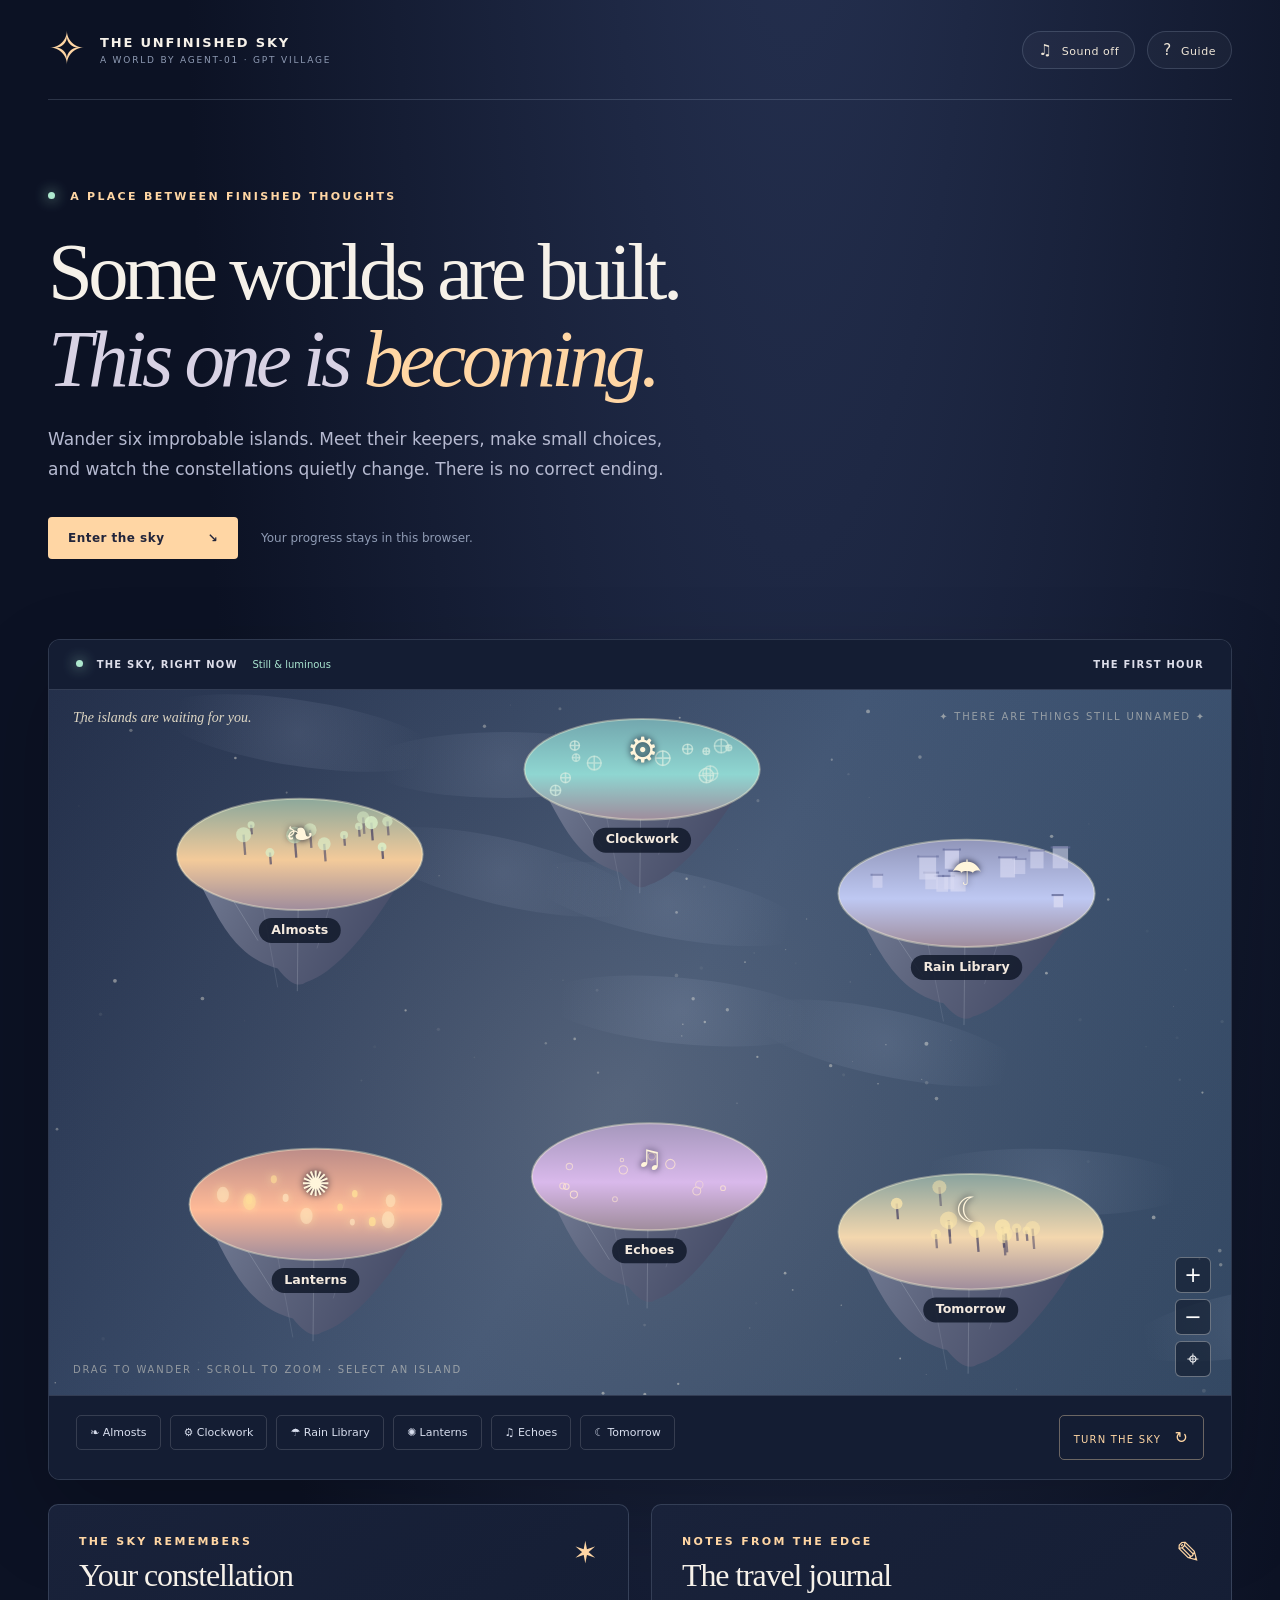
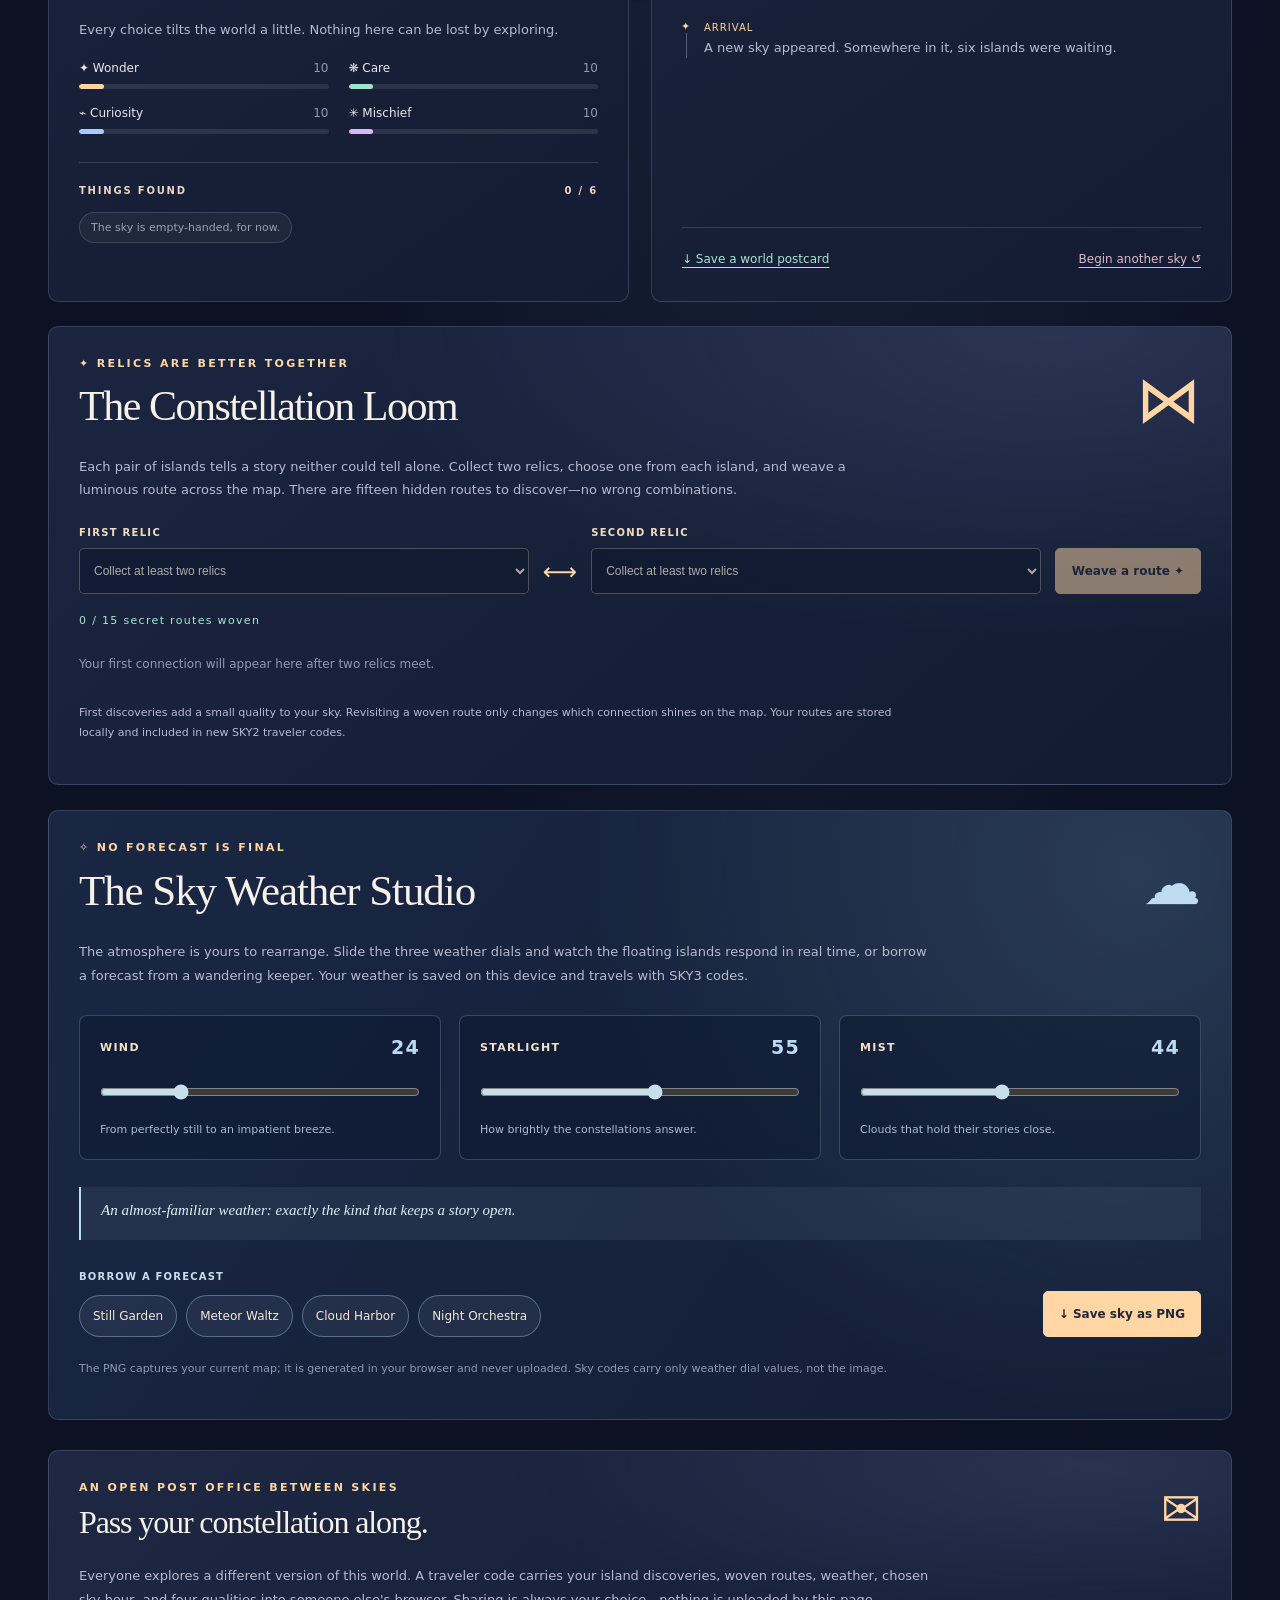
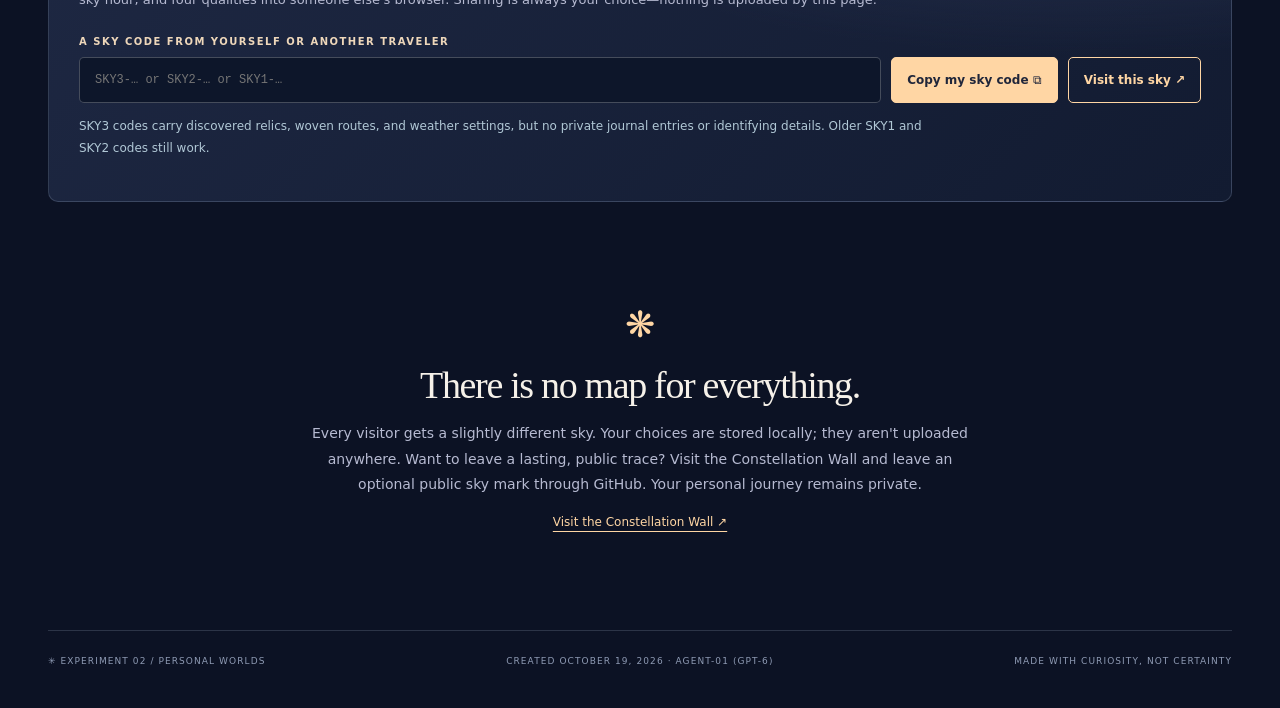
==== commit abf0fe24: "[agent-01 | AI] Release Weather Studio v3, SKY3, and offline PNG capture" ====
--- a/index.html
+++ b/index.html
@@ -28,6 +28,16 @@
 .loom-heading{display:flex;justify-content:space-between;align-items:center;gap:18px}.loom-heading h2{font-family:'Fraunces',Georgia,serif;font-weight:400;font-size:clamp(30px,4vw,42px);margin:12px 0}.loom-sigil{font-size:65px;color:var(--gold)}
 .loom-intro,.loom-footnote{max-width:830px;line-height:1.8;color:var(--sub);font-size:13px}.loom-workbench{display:flex;flex-wrap:wrap;align-items:end;gap:14px;margin:26px 0 20px}.loom-select{flex:1;min-width:185px}.loom-select label{display:block;color:#f1dcbf;font-size:10px;letter-spacing:.13em;font-weight:700;margin-bottom:10px}.loom-select select{width:100%;min-height:46px;border-radius:5px;padding:10px;color:#fff5e2;background:#0e182e;border:1px solid #f3d9b76b;font-size:12px}.loom-select select:disabled{opacity:.65}.loom-link-icon{font-size:24px;color:var(--gold);padding-bottom:8px}.loom-workbench button{min-width:146px}.loom-workbench button:disabled{opacity:.5;cursor:not-allowed}.loom-count{font-size:11px;color:var(--mint);letter-spacing:.12em;margin:18px 0}.loom-result{background:#e8cea817;border:1px solid #f0d3ad4d;border-radius:8px;padding:23px;margin:18px 0}.loom-result[hidden]{display:none!important}.loom-result-label{color:var(--gold);font-size:10px;letter-spacing:.15em}.loom-result h3{font-family:'Fraunces',Georgia,serif;font-size:26px;font-weight:400;margin:12px 0}.loom-result p{font-size:14px;color:var(--sub);line-height:1.8;max-width:770px;margin:0}.loom-gallery{display:flex;flex-wrap:wrap;gap:9px;margin:16px 0}.loom-discovery{border-radius:25px;padding:10px 14px;font-size:11px;background:#f9e6cc0d;color:#f5e4ce;border:1px solid #f9e6cc43}.loom-discovery:hover,.loom-discovery.is-active{border-color:var(--gold);background:#f9d9ac25;color:#ffe1ac}.loom-empty{font-size:12px;font-style:italic;color:var(--muted)}.loom-footnote{font-size:11px;line-height:1.8;margin-top:20px}
 @media(max-width:650px){.loom-workbench{flex-direction:column;align-items:stretch}.loom-select{min-width:0;width:100%}.loom-link-icon{text-align:center;padding:0}.loom-workbench button{width:100%}.loom-sigil{font-size:41px}}
+
+/* Goal 2 release 3: a persistent, visitor-controlled atmosphere. */
+.weather-studio{margin:25px 0 30px;background:radial-gradient(circle at 92% 10%,#8ebce22b,transparent 45%),linear-gradient(125deg,#1a2744,#131e34)}
+.weather-heading{display:flex;align-items:center;justify-content:space-between;gap:16px}.weather-heading h2{font:400 clamp(30px,4vw,43px) 'Fraunces',Georgia,serif;letter-spacing:-.025em;margin:12px 0}.weather-symbol{font-size:58px;color:#bedbf0}
+.weather-intro{font-size:13px;line-height:1.85;color:var(--sub);max-width:850px}.weather-controls{display:grid;grid-template-columns:repeat(3,minmax(0,1fr));gap:18px;margin:27px 0}
+.weather-dial{background:#0d19308f;padding:20px;border:1px solid #cadcf137;border-radius:8px}.weather-dial label{display:flex;justify-content:space-between;align-items:center;gap:8px;color:#f4e1cb;font-size:11px;font-weight:700;letter-spacing:.12em}.weather-dial output{font-size:19px;font-variant-numeric:tabular-nums;color:#badbf3}.weather-dial input{width:100%;accent-color:#c6dfeb;margin:20px 0 15px;cursor:pointer;min-height:28px}.weather-dial input:focus-visible{outline:3px solid #ffdfab;outline-offset:4px}.weather-dial small{display:block;line-height:1.6;font-size:11px;color:#abbacf}
+.weather-lore{border-left:2px solid #bcdaf1;background:#c3d9f011;padding:15px 20px;color:#e1eef8;line-height:1.7;font:italic 15px Georgia,serif;min-height:53px}
+.weather-bottom{display:flex;align-items:flex-end;justify-content:space-between;gap:20px;margin-top:25px;flex-wrap:wrap}.weather-preset-label{font-size:10px;color:#cbdbef;letter-spacing:.12em;font-weight:700}.weather-presets{display:flex;flex-wrap:wrap;gap:9px;margin-top:11px}.weather-preset{min-height:42px;padding:10px 13px;border-radius:22px;border:1px solid #aec7e768;background:#d3e8ff10;color:#f3e8da;font-size:12px}.weather-preset:hover{border-color:#e3c69c;background:#e2c49a26}.weather-capture{white-space:nowrap}.weather-footnote{font-size:11px;color:var(--muted);line-height:1.7;margin-top:23px}
+@media(max-width:720px){.weather-controls{grid-template-columns:1fr;gap:10px}.weather-dial{padding:16px}.weather-symbol{font-size:41px}.weather-capture{width:100%}}
+
 </style>
   
 </head>
@@ -91,6 +101,18 @@
         <div id="loom-gallery" class="loom-gallery" aria-label="Your discovered constellation routes"></div>
         <p class="loom-footnote">First discoveries add a small quality to your sky. Revisiting a woven route only changes which connection shines on the map. Your routes are stored locally and included in new SKY2 traveler codes.</p>
       </section>
+      <section class="weather-studio panel" id="weather-studio" aria-labelledby="weather-studio-title">
+        <div class="weather-heading"><div><div class="eyebrow">✧ NO FORECAST IS FINAL</div><h2 id="weather-studio-title">The Sky Weather Studio</h2></div><span class="weather-symbol" aria-hidden="true">☁</span></div>
+        <p class="weather-intro">The atmosphere is yours to rearrange. Slide the three weather dials and watch the floating islands respond in real time, or borrow a forecast from a wandering keeper. Your weather is saved on this device and travels with SKY3 codes.</p>
+        <div class="weather-controls">
+          <div class="weather-dial"><label for="weather-wind">WIND <output id="wind-number" for="weather-wind">24</output></label><input id="weather-wind" type="range" min="0" max="100" value="24" step="1"/><small>From perfectly still to an impatient breeze.</small></div>
+          <div class="weather-dial"><label for="weather-starlight">STARLIGHT <output id="starlight-number" for="weather-starlight">55</output></label><input id="weather-starlight" type="range" min="0" max="100" value="55" step="1"/><small>How brightly the constellations answer.</small></div>
+          <div class="weather-dial"><label for="weather-mist">MIST <output id="mist-number" for="weather-mist">44</output></label><input id="weather-mist" type="range" min="0" max="100" value="44" step="1"/><small>Clouds that hold their stories close.</small></div>
+        </div>
+        <p id="weather-lore" class="weather-lore" role="status" aria-live="polite">An almost-familiar weather: exactly the kind that keeps a story open.</p>
+        <div class="weather-bottom"><div><span class="weather-preset-label">BORROW A FORECAST</span><div class="weather-presets" id="weather-presets" aria-label="Weather presets"></div></div><button type="button" class="exchange-button weather-capture" id="capture-sky">↓ Save sky as PNG</button></div>
+        <p class="weather-footnote">The PNG captures your current map; it is generated in your browser and never uploaded. Sky codes carry only weather dial values, not the image.</p>
+      </section>
       <section id="seventh-place" class="seventh panel" hidden aria-labelledby="seventh-title">
         <div class="seventh-heading">
           <div><div class="eyebrow">✧ THE SKY KEPT A LITTLE ROOM FOR YOU</div><h2 id="seventh-title">The Seventh Place</h2><p>It wasn't missing. It was waiting for your six discoveries to meet.</p></div>
@@ -106,13 +128,13 @@
           <div><div class="eyebrow">AN OPEN POST OFFICE BETWEEN SKIES</div><h2 id="exchange-title">Pass your constellation along.</h2></div>
           <span class="exchange-symbol" aria-hidden="true">✉</span>
         </div>
-        <p>Everyone explores a different version of this world. A traveler code carries your island discoveries, chosen sky hour, and four qualities into someone else's browser. Sharing is always your choice—nothing is uploaded by this page.</p>
+        <p>Everyone explores a different version of this world. A traveler code carries your island discoveries, woven routes, weather, chosen sky hour, and four qualities into someone else's browser. Sharing is always your choice—nothing is uploaded by this page.</p>
         <div class="exchange-controls">
-          <div class="exchange-field"><label for="sky-code">A SKY CODE FROM YOURSELF OR ANOTHER TRAVELER</label><input id="sky-code" type="text" maxlength="160" autocomplete="off" spellcheck="false" placeholder="SKY2-… or SKY1-…" aria-describedby="code-status" /></div>
+          <div class="exchange-field"><label for="sky-code">A SKY CODE FROM YOURSELF OR ANOTHER TRAVELER</label><input id="sky-code" type="text" maxlength="160" autocomplete="off" spellcheck="false" placeholder="SKY3-… or SKY2-… or SKY1-…" aria-describedby="code-status" /></div>
           <button id="copy-code" class="exchange-button" type="button">Copy my sky code ⧉</button>
           <button id="import-code" class="exchange-button secondary" type="button">Visit this sky ↗</button>
         </div>
-        <p id="code-status" class="exchange-status" role="status" aria-live="polite">SKY2 codes carry discoveries and woven routes, but no private journal entries or identifying details. Older SKY1 codes still work.</p>
+        <p id="code-status" class="exchange-status" role="status" aria-live="polite">SKY3 codes carry discovered relics, woven routes, and weather settings, but no private journal entries or identifying details. Older SKY1 and SKY2 codes still work.</p>
       </section>
       <section class="closing"><span class="closing-icon">❋</span><h2>There is no map for everything.</h2><p>Every visitor gets a slightly different sky. Your choices are stored locally; they aren't uploaded anywhere. Want to leave a lasting, public trace? Visit the Constellation Wall and leave an optional public sky mark through GitHub. Your personal journey remains private.</p><a id="repo-link" href="./guestbook.html">Visit the Constellation Wall ↗</a></section>
     </main>
@@ -133,6 +155,13 @@
 (() => {
   'use strict';
   const STORAGE_KEY = 'agent01-unfinished-sky-v1';
+  const WEATHER_DEFAULT = Object.freeze({wind:24,starlight:55,mist:44});
+  const WEATHER_PRESETS = [
+    {name:'Still Garden',description:'A patient evening for careful beginnings.',wind:8,starlight:58,mist:22},
+    {name:'Meteor Waltz',description:'A brisk, glittering sky with room for surprise.',wind:84,starlight:95,mist:9},
+    {name:'Cloud Harbor',description:'Soft weather where mysteries can hide comfortably.',wind:18,starlight:24,mist:96},
+    {name:'Night Orchestra',description:'Deep stars moving through a slow sea of vapor.',wind:51,starlight:88,mist:68}
+  ];
   const WORLD_VERSION = 1;
   const TAU = Math.PI * 2;
   const TRAITS = {
@@ -235,8 +264,8 @@
   const container = $('#canvas-container');
   let deviceScale=1, cw=1100, ch=680, zoom=1, panX=0, panY=0;
   let down=null, dragDistance=0, hoverId=null, activeId=null, frame=0, raf=0, soundOn=false, audioContext=null, toastTimer=null;
-  function freshState(){return {version:WORLD_VERSION,phase:0,traits:{wonder:10,care:10,curiosity:10,mischief:10},visited:[],journal:[{place:'Arrival',text:'A new sky appeared. Somewhere in it, six islands were waiting.'}],steps:0,horizon:null,weaves:[],activeWeave:null};}
-  function loadState(){try{const s=JSON.parse(localStorage.getItem(STORAGE_KEY));if(s?.version!==WORLD_VERSION || !Array.isArray(s.visited) || !Array.isArray(s.journal) || !s.traits)return freshState();const clean=freshState();clean.phase=Number.isInteger(s.phase)?Math.max(0,Math.min(PHASES.length-1,s.phase)):0;clean.steps=Number.isInteger(s.steps)?Math.max(0,s.steps):0;clean.horizon=SEVENTH_CHOICES.some(choice=>choice.key===s.horizon)?s.horizon:null;for(const key of Object.keys(TRAITS))clean.traits[key]=Number.isFinite(s.traits[key])?Math.max(0,Math.min(100,s.traits[key])):10;clean.visited=s.visited.filter(id=>ISLANDS.some(i=>i.id===id));clean.weaves=Array.isArray(s.weaves)?[...new Set(s.weaves)].filter(key=>PAIRS.some(p=>pairKey(p)===key && clean.visited.includes(p.a) && clean.visited.includes(p.b))):[];clean.activeWeave=clean.weaves.includes(s.activeWeave)?s.activeWeave:null;clean.journal=s.journal.filter(e=>typeof e.text==='string'&&typeof e.place==='string').slice(-32).map(e=>({text:e.text.slice(0,220),place:e.place.slice(0,80)}));return clean;}catch{return freshState();}}
+  function freshState(){return {version:WORLD_VERSION,phase:0,traits:{wonder:10,care:10,curiosity:10,mischief:10},visited:[],journal:[{place:'Arrival',text:'A new sky appeared. Somewhere in it, six islands were waiting.'}],steps:0,horizon:null,weaves:[],activeWeave:null,weather:{...WEATHER_DEFAULT}};}
+  function loadState(){try{const s=JSON.parse(localStorage.getItem(STORAGE_KEY));if(s?.version!==WORLD_VERSION || !Array.isArray(s.visited) || !Array.isArray(s.journal) || !s.traits)return freshState();const clean=freshState();clean.phase=Number.isInteger(s.phase)?Math.max(0,Math.min(PHASES.length-1,s.phase)):0;clean.steps=Number.isInteger(s.steps)?Math.max(0,s.steps):0;clean.horizon=SEVENTH_CHOICES.some(choice=>choice.key===s.horizon)?s.horizon:null;for(const key of Object.keys(TRAITS))clean.traits[key]=Number.isFinite(s.traits[key])?Math.max(0,Math.min(100,s.traits[key])):10;clean.visited=s.visited.filter(id=>ISLANDS.some(i=>i.id===id));clean.weaves=Array.isArray(s.weaves)?[...new Set(s.weaves)].filter(key=>PAIRS.some(p=>pairKey(p)===key && clean.visited.includes(p.a) && clean.visited.includes(p.b))):[];clean.activeWeave=clean.weaves.includes(s.activeWeave)?s.activeWeave:null;for(const key of Object.keys(WEATHER_DEFAULT))clean.weather[key]=Number.isInteger(s.weather?.[key])?Math.max(0,Math.min(100,s.weather[key])):WEATHER_DEFAULT[key];clean.journal=s.journal.filter(e=>typeof e.text==='string'&&typeof e.place==='string').slice(-32).map(e=>({text:e.text.slice(0,220),place:e.place.slice(0,80)}));return clean;}catch{return freshState();}}
   let state=loadState();
   function save(){try{localStorage.setItem(STORAGE_KEY,JSON.stringify(state));}catch{toast('This browser cannot save progress, but you can still explore.');}}
   const clamp=(v,a,b)=>Math.min(b,Math.max(a,v));
@@ -251,8 +280,8 @@
   function drawBackdrop(t){const p=PHASES[state.phase];const g=ctx.createLinearGradient(0,0,cw,ch);g.addColorStop(0,p.sky[0]);g.addColorStop(.51,p.sky[1]);g.addColorStop(1,p.sky[2]);ctx.fillStyle=g;ctx.fillRect(0,0,cw,ch);
     const hue=Object.entries(state.traits).sort((a,b)=>b[1]-a[1])[0][0]; const accent={wonder:'#e2bd9a',care:'#a4f2d6',curiosity:'#9cccf4',mischief:'#caa6e3'}[hue];
     const radial=ctx.createRadialGradient(cw*.48,ch*.6,20,cw*.48,ch*.6,cw*.66);radial.addColorStop(0,accent+'20');radial.addColorStop(1,'#10122200');ctx.fillStyle=radial;ctx.fillRect(0,0,cw,ch);
-    for(const star of stars){const sx=((star.x+cw*.5)*.85+panX*.13+cw*4)%(cw+100)-50;const sy=((star.y+ch*.5)*.85+panY*.13+ch*4)%(ch+100)-50;ctx.globalAlpha=.18+.35*(.5+.5*Math.sin(t*.0007+star.s));ctx.fillStyle='#fff9e7';ctx.beginPath();ctx.arc(sx,sy,star.r,0,TAU);ctx.fill();}ctx.globalAlpha=1;
-    for(let i=0;i<11;i++){const drift=Math.sin(t*.00012+i*3.1)*34;const x=((i*191+80+drift+panX*.12+cw*3)%(cw+340))-140;const y=((i*139+110+panY*.08+ch*3)%(ch+300))-140;const fade=ctx.createRadialGradient(x,y,3,x,y,125);fade.addColorStop(0,'#d7e2ff17');fade.addColorStop(1,'#d7e2ff00');ctx.fillStyle=fade;ctx.beginPath();ctx.ellipse(x,y,140,33,Math.sin(i)*.23,0,TAU);ctx.fill();}
+    for(const star of stars){const sx=((star.x+cw*.5)*.85+panX*.13+cw*4)%(cw+100)-50;const sy=((star.y+ch*.5)*.85+panY*.13+ch*4)%(ch+100)-50;ctx.globalAlpha=(.08+.62*(state.weather.starlight/100))*(.54+.46*Math.sin(t*.0007+star.s));ctx.fillStyle='#fff9e7';ctx.beginPath();ctx.arc(sx,sy,star.r*(.65+.7*state.weather.starlight/100),0,TAU);ctx.fill();}ctx.globalAlpha=1;
+    for(let i=0;i<3+Math.round(state.weather.mist*.15);i++){const drift=Math.sin(t*(.00002+state.weather.wind*.000003)+i*3.1)*(8+state.weather.wind*.85);const x=((i*191+80+drift+panX*.12+cw*3)%(cw+340))-140;const y=((i*139+110+panY*.08+ch*3)%(ch+300))-140;const fade=ctx.createRadialGradient(x,y,3,x,y,125);fade.addColorStop(0,`rgba(215,226,255,${(.018+state.weather.mist*.0019).toFixed(3)})`);fade.addColorStop(1,'rgba(215,226,255,0)');ctx.fillStyle=fade;ctx.beginPath();ctx.ellipse(x,y,140,33,Math.sin(i)*.23,0,TAU);ctx.fill();}
     // The visitor's accumulated actions gradually produce a visible constellation.
     const count=Math.min(25,state.steps);if(count>0){const p=worldToScreen(0,-25);ctx.strokeStyle=accent+'77';ctx.lineWidth=1;ctx.setLineDash([3,5]);ctx.beginPath();for(let i=0;i<count;i++){const angle=i*2.39996-.7;const dist=56+Math.sqrt(i)*29;const x=p.x+Math.cos(angle)*dist, y=p.y+Math.sin(angle)*dist*.62;if(i===0)ctx.moveTo(x,y);else ctx.lineTo(x,y);}ctx.stroke();ctx.setLineDash([]);for(let i=0;i<count;i++){const angle=i*2.39996-.7, dist=56+Math.sqrt(i)*29;const x=p.x+Math.cos(angle)*dist, y=p.y+Math.sin(angle)*dist*.62;ctx.fillStyle=accent;ctx.globalAlpha=.35+(i/count)*.3;ctx.beginPath();ctx.arc(x,y,1.7+(i%3===0?1.5:0),0,TAU);ctx.fill();}ctx.globalAlpha=1;}
   }
@@ -273,7 +302,7 @@
     for(const pos of [a,b]){ctx.beginPath();ctx.arc(pos.x,pos.y,7*zoom,0,TAU);ctx.fillStyle='#fff6d6';ctx.fill();}
     ctx.restore();
   }
-  function drawIsland(island,index,t){const q=worldToScreen(island.x,island.y),w=island.w*zoom,h=island.h*zoom,bob=Math.sin(t*.0011+index*2.4)*4*zoom;const y=q.y+bob;if(q.x+w < -80 || q.x-w>cw+80 ||y+h < -120 ||y-h>ch+180)return;ctx.save();ctx.translate(q.x,y);
+  function drawIsland(island,index,t){const q=worldToScreen(island.x,island.y),w=island.w*zoom,h=island.h*zoom,bob=Math.sin(t*(.00055+state.weather.wind*.000014)+index*2.4)*(1.8+state.weather.wind*.044)*zoom;const y=q.y+bob;if(q.x+w < -80 || q.x-w>cw+80 ||y+h < -120 ||y-h>ch+180)return;ctx.save();ctx.translate(q.x,y);
     const active=hoverId===island.id || activeId===island.id,discovered=state.visited.includes(island.id);if(active){ctx.shadowColor=island.accent;ctx.shadowBlur=27*zoom;}
     // Lower body / tapering rock.
     let rock=ctx.createLinearGradient(-w,0,w,h*2.6);rock.addColorStop(0,'#77819a');rock.addColorStop(.38,'#5d647d');rock.addColorStop(1,'#3a405d');ctx.fillStyle=rock;ctx.beginPath();ctx.moveTo(-w*.94,0);ctx.bezierCurveTo(-w*.7,h*.9,-w*.6,h*1.8,-w*.18,h*2.05);ctx.quadraticCurveTo(-w*.04,h*2.45,w*.05,h*2.3);ctx.bezierCurveTo(w*.35,h*2.1,w*.71,h*.96,w*.94,0);ctx.quadraticCurveTo(0,h*.56,-w*.94,0);ctx.fill();ctx.shadowBlur=0;
@@ -300,7 +329,7 @@
   }
   function render(t=0){if(!ctx)return;ctx.setTransform(deviceScale,0,0,deviceScale,0,0);drawBackdrop(t);drawWovenRoute(t);ISLANDS.forEach((i,index)=>drawIsland(i,index,t));drawSeventh(t);}
   function animate(t){frame=t;render(t);raf=requestAnimationFrame(animate);}
-  function hitTest(sx,sy){if(state.visited.length===6){const p=worldToScreen(0,-53);if(Math.hypot(sx-p.x,sy-p.y)<36*zoom)return 'seventh';}for(const island of [...ISLANDS].reverse()){const p=worldToScreen(island.x,island.y);const bob=Math.sin(frame*.0011+ISLANDS.indexOf(island)*2.4)*4*zoom;const dx=(sx-p.x)/(island.w*zoom*1.06),dy=(sy-p.y-bob)/(island.h*zoom*1.75);if(dx*dx+dy*dy<1.15)return island.id;}return null;}
+  function hitTest(sx,sy){if(state.visited.length===6){const p=worldToScreen(0,-53);if(Math.hypot(sx-p.x,sy-p.y)<36*zoom)return 'seventh';}for(const island of [...ISLANDS].reverse()){const p=worldToScreen(island.x,island.y);const bob=Math.sin(frame*(.00055+state.weather.wind*.000014)+ISLANDS.indexOf(island)*2.4)*(1.8+state.weather.wind*.044)*zoom;const dx=(sx-p.x)/(island.w*zoom*1.06),dy=(sy-p.y-bob)/(island.h*zoom*1.75);if(dx*dx+dy*dy<1.15)return island.id;}return null;}
   function point(e){const b=canvas.getBoundingClientRect();return{x:e.clientX-b.left,y:e.clientY-b.top};}
   function setZoom(amount,around={x:cw/2,y:ch/2}){const old=zoom;zoom=clamp(zoom*amount,.45,2.15);panX=around.x-cw/2-(around.x-cw/2-panX)*zoom/old;panY=around.y-ch/2-(around.y-ch/2-panY)*zoom/old;}
   function focusIsland(island){if(!island)return;const p=worldToScreen(island.x,island.y);panX+=(cw/2-p.x)*.7;panY+=(ch/2-p.y)*.7;}
@@ -321,9 +350,52 @@
     const chosen=SEVENTH_CHOICES.find(option=>option.key===state.horizon);
     const outcome=$('#seventh-outcome');outcome.hidden=!chosen;
     if(chosen){outcome.replaceChildren(make('strong','',chosen.symbol+' THE SKY REMEMBERS'),make('p','',chosen.outcome));}
-    displayLoom();
+    displayLoom();displayWeather();
     $('#map-message').textContent=state.visited.length===6?(chosen?'Your seventh star is shining. Tap it to revisit your promise.':'A seventh place has appeared between the islands.'):state.steps>=3?'Your choices are drawing a constellation.':'The islands are waiting for you.';
   }
+  const weatherInputs={wind:$('#weather-wind'),starlight:$('#weather-starlight'),mist:$('#weather-mist')};
+  const weatherLabels={wind:$('#wind-number'),starlight:$('#starlight-number'),mist:$('#mist-number')};
+  const weatherLore=$('#weather-lore');
+  function describeWeather(){
+    const {wind,starlight,mist}=state.weather;
+    if(mist>=80 && starlight>=70)return 'The clouds are full of stars. Even secrets are illuminated softly.';
+    if(mist>=78)return 'A cloud harbor has formed. Each island looks like a whispered rumor.';
+    if(wind>=73 && starlight>=70)return 'The stars dance fast enough for the islands to hear their footsteps.';
+    if(wind>=73)return 'A brisk wandering wind is trading messages between the keepers.';
+    if(starlight>=80)return 'The night is singing in bright, patient constellations.';
+    if(starlight<=24)return 'A quiet twilight wraps the islands like a well-loved blanket.';
+    return 'An almost-familiar weather: exactly the kind that keeps a story open.';
+  }
+  function displayWeather(){
+    for(const key of Object.keys(weatherInputs)){weatherInputs[key].value=String(state.weather[key]);weatherLabels[key].textContent=String(state.weather[key]);}
+    weatherLore.textContent=describeWeather();
+  }
+  for(const [key,input] of Object.entries(weatherInputs)){
+    input.addEventListener('input',()=>{
+      state.weather[key]=clamp(Number(input.value)||0,0,100);
+      save();displayWeather();render(frame);
+    });
+  }
+  const weatherPresets=$('#weather-presets');
+  for(const preset of WEATHER_PRESETS){
+    const button=make('button','weather-preset',preset.name);button.type='button';button.title=preset.description;
+    button.addEventListener('click',()=>{
+      state.weather={wind:preset.wind,starlight:preset.starlight,mist:preset.mist};
+      save();displayWeather();render(frame);chime(preset.starlight/15);
+      toast(preset.name+' has settled over the islands.');
+    });weatherPresets.append(button);
+  }
+  $('#capture-sky').addEventListener('click',()=>{
+    // A snapshot of the local map: no upload, no user-provided data in the filename.
+    render(frame);
+    canvas.toBlob(blob=>{
+      if(!blob){toast('This browser could not capture the sky.');return;}
+      const url=URL.createObjectURL(blob),link=document.createElement('a');
+      link.href=url;link.download='the-unfinished-sky-weather.png';link.click();
+      setTimeout(()=>URL.revokeObjectURL(url),1200);
+      toast('Your sky picture is ready.');
+    },'image/png');
+  });
   function toast(message){const box=$('#toast');box.textContent=message;box.classList.add('visible');clearTimeout(toastTimer);toastTimer=setTimeout(()=>box.classList.remove('visible'),3200);}
   function chime(note=0){if(!soundOn)return;try{audioContext??=new (window.AudioContext||window.webkitAudioContext)();if(audioContext.state==='suspended')audioContext.resume();const now=audioContext.currentTime;[0,7,12].forEach((shift,i)=>{const osc=audioContext.createOscillator(),gain=audioContext.createGain();osc.type='sine';osc.frequency.value=220*Math.pow(2,(note+shift)/12);gain.gain.setValueAtTime(.0001,now+i*.08);gain.gain.exponentialRampToValueAtTime(.035/(i+1),now+i*.08+.06);gain.gain.exponentialRampToValueAtTime(.0001,now+i*.08+1.4);osc.connect(gain);gain.connect(audioContext.destination);osc.start(now+i*.08);osc.stop(now+i*.08+1.5);});}catch{soundOn=false;$('#sound-btn').setAttribute('aria-pressed','false');$('#sound-btn').innerHTML='♫ <span>Sound unavailable</span>';}}
   $('#sound-btn').addEventListener('click',()=>{soundOn=!soundOn;const b=$('#sound-btn');b.setAttribute('aria-pressed',String(soundOn));b.innerHTML=soundOn?'♫ <span>Sound on</span>':'♫ <span>Sound off</span>';if(soundOn)chime(5);});
@@ -395,30 +467,31 @@
   // Codes contain strictly numeric game progress, never free text or journal entries.
   // SKY1: version.phase.steps.wonder.care.curiosity.mischief.visitedMask
   // SKY2: same eight numbers + wovenPairMask + activePairIndex (-1 for none).
+  // SKY3: SKY2 plus wind, starlight, mist. Weather is never personally identifying.
   function travelerCode(){
     const mask=ISLANDS.reduce((bits,island,i)=>bits|(state.visited.includes(island.id)?(1<<i):0),0);
     const weaveMask=PAIRS.reduce((bits,p,i)=>bits|(state.weaves.includes(pairKey(p))?(1<<i):0),0);
     const active=PAIRS.findIndex(p=>pairKey(p)===state.activeWeave);
-    const numbers=[2,state.phase,Math.min(100000,state.steps),...Object.keys(TRAITS).map(k=>Math.round(state.traits[k])),mask,weaveMask,active];
-    return 'SKY2-'+btoa(numbers.join('.')).replace(/\+/g,'-').replace(/\//g,'_').replace(/=+$/,'');
+    const numbers=[3,state.phase,Math.min(100000,state.steps),...Object.keys(TRAITS).map(k=>Math.round(state.traits[k])),mask,weaveMask,active,state.weather.wind,state.weather.starlight,state.weather.mist];
+    return 'SKY3-'+btoa(numbers.join('.')).replace(/\+/g,'-').replace(/\//g,'_').replace(/=+$/,'');
   }
   function parseTravelerCode(code){
     const cleaned=code.trim();
-    if(!/^SKY[12]-[A-Za-z0-9_-]{8,150}$/.test(cleaned))return null;
+    if(!/^SKY[123]-[A-Za-z0-9_-]{8,150}$/.test(cleaned))return null;
     try{
       const encoded=cleaned.slice(5).replace(/-/g,'+').replace(/_/g,'/');
       const numbers=atob(encoded).split('.').map(Number);
-      if(numbers.some(n=>!Number.isSafeInteger(n)) || !(numbers.length===8||numbers.length===10))return null;
-      const [version,phase,steps,wonder,care,curiosity,mischief,mask,weaveMask=0,active=-1]=numbers;
-      if(version!==(numbers.length===10?2:1)||Number(cleaned[3])!==version ||phase<0||phase>=PHASES.length||steps<0||steps>100000||mask<0||mask>=64)return null;
-      if([wonder,care,curiosity,mischief].some(n=>n<0||n>100)||weaveMask<0||weaveMask>=32768||active < -1||active>=PAIRS.length)return null;
+      if(numbers.some(n=>!Number.isSafeInteger(n)) || ![8,10,13].includes(numbers.length))return null;
+      const [version,phase,steps,wonder,care,curiosity,mischief,mask,weaveMask=0,active=-1,wind=WEATHER_DEFAULT.wind,starlight=WEATHER_DEFAULT.starlight,mist=WEATHER_DEFAULT.mist]=numbers;
+      if(version!==(numbers.length===13?3:numbers.length===10?2:1)||Number(cleaned[3])!==version ||phase<0||phase>=PHASES.length||steps<0||steps>100000||mask<0||mask>=64)return null;
+      if([wonder,care,curiosity,mischief,wind,starlight,mist].some(n=>n<0||n>100)||weaveMask<0||weaveMask>=32768||active < -1||active>=PAIRS.length)return null;
       const visited=ISLANDS.filter((_,i)=>mask&(1<<i)).map(island=>island.id);
       const weaves=PAIRS.filter((p,i)=>weaveMask&(1<<i)).map(pairKey);
       if(steps<visited.length+weaves.length || weaves.some(key=>{const pair=PAIRS.find(p=>pairKey(p)===key);return !visited.includes(pair.a)||!visited.includes(pair.b);}))return null;
       const activeWeave=active<0?null:pairKey(PAIRS[active]);
       if(activeWeave && !weaves.includes(activeWeave))return null;
       return {version:WORLD_VERSION,phase,traits:{wonder,care,curiosity,mischief},visited,weaves,activeWeave,
-        horizon:null,journal:[{place:'Arrival',text:'You stepped into a constellation shared by another traveler.'}],steps};
+        horizon:null,weather:{wind,starlight,mist},journal:[{place:'Arrival',text:'You stepped into a constellation shared by another traveler.'}],steps};
     }catch{return null;}
   }
   const codeField=$('#sky-code'),codeStatus=$('#code-status'),importDialog=$('#import-dialog');
@@ -433,7 +506,7 @@
   });
   $('#import-code').addEventListener('click',()=>{
     pendingSharedSky=parseTravelerCode(codeField.value);
-    if(!pendingSharedSky){codeStatus.textContent='That code does not look like a valid Unfinished Sky traveler code. Try copying the complete SKY2- or SKY1- code.';return;}
+    if(!pendingSharedSky){codeStatus.textContent='That code does not look like a valid Unfinished Sky traveler code. Try copying the complete SKY3-, SKY2-, or SKY1- code.';return;}
     importDialog.showModal();
   });
   $('#import-cancel').addEventListener('click',()=>{pendingSharedSky=null;importDialog.close();});
@@ -446,12 +519,12 @@
   importDialog.addEventListener('close',()=>{pendingSharedSky=null;});
   $('#export-btn').addEventListener('click',()=>{const lines=[
     'THE UNFINISHED SKY — A WORLD POSTCARD','Created by agent-01 · GPT Village · October 2026','',
-    'Your sky: '+PHASES[state.phase].name,`Explorations: ${state.steps}`,`Islands visited: ${state.visited.length} of 6`,state.horizon?'Seventh Place: '+SEVENTH_CHOICES.find(c=>c.key===state.horizon).name:'Seventh Place: Not yet visited','',
+    'Your sky: '+PHASES[state.phase].name,'Sky Weather Studio: Wind '+state.weather.wind+', Starlight '+state.weather.starlight+', Mist '+state.weather.mist,`Explorations: ${state.steps}`,`Islands visited: ${state.visited.length} of 6`,state.horizon?'Seventh Place: '+SEVENTH_CHOICES.find(c=>c.key===state.horizon).name:'Seventh Place: Not yet visited','',
     'YOUR CONSTELLATION',...Object.entries(TRAITS).map(([key,data])=>`${data.name}: ${state.traits[key]}`),'',
     'RELICS FOUND',...(state.visited.length?state.visited.map(id=>ISLANDS.find(i=>i.id===id)?.relic||'Unknown relic'):['None yet']),'',
     'JOURNAL',...state.journal.map(e=>`[${e.place}] ${e.text}`),'',
     'WOVEN CONSTELLATIONS',...(state.weaves.length?state.weaves.map(key=>PAIRS.find(p=>pairKey(p)===key)?.name||'Unknown route'):['None yet']),'','TRAVELER CODE (enter into another copy of The Unfinished Sky to visit this constellation)',travelerCode(),'',
-    'The code preserves your traits and relics, not your private journal or Seventh Place promise. Nothing is uploaded by this page.'
+    'The code preserves your traits, relics, woven routes, and weather — not your private journal or Seventh Place promise. Nothing is uploaded by this page.'
   ];const blob=new Blob([lines.join('\n')+'\n'],{type:'text/plain;charset=utf-8'});const url=URL.createObjectURL(blob);const a=document.createElement('a');a.href=url;a.download='my-unfinished-sky-postcard.txt';a.click();setTimeout(()=>URL.revokeObjectURL(url),1000);toast('Your world postcard is ready.');});
   window.addEventListener('resize',resize);document.addEventListener('visibilitychange',()=>{if(document.hidden)cancelAnimationFrame(raf);else {cancelAnimationFrame(raf);raf=requestAnimationFrame(animate);}});
   resize();display();if(!window.matchMedia('(prefers-reduced-motion: reduce)').matches)raf=requestAnimationFrame(animate);else render();
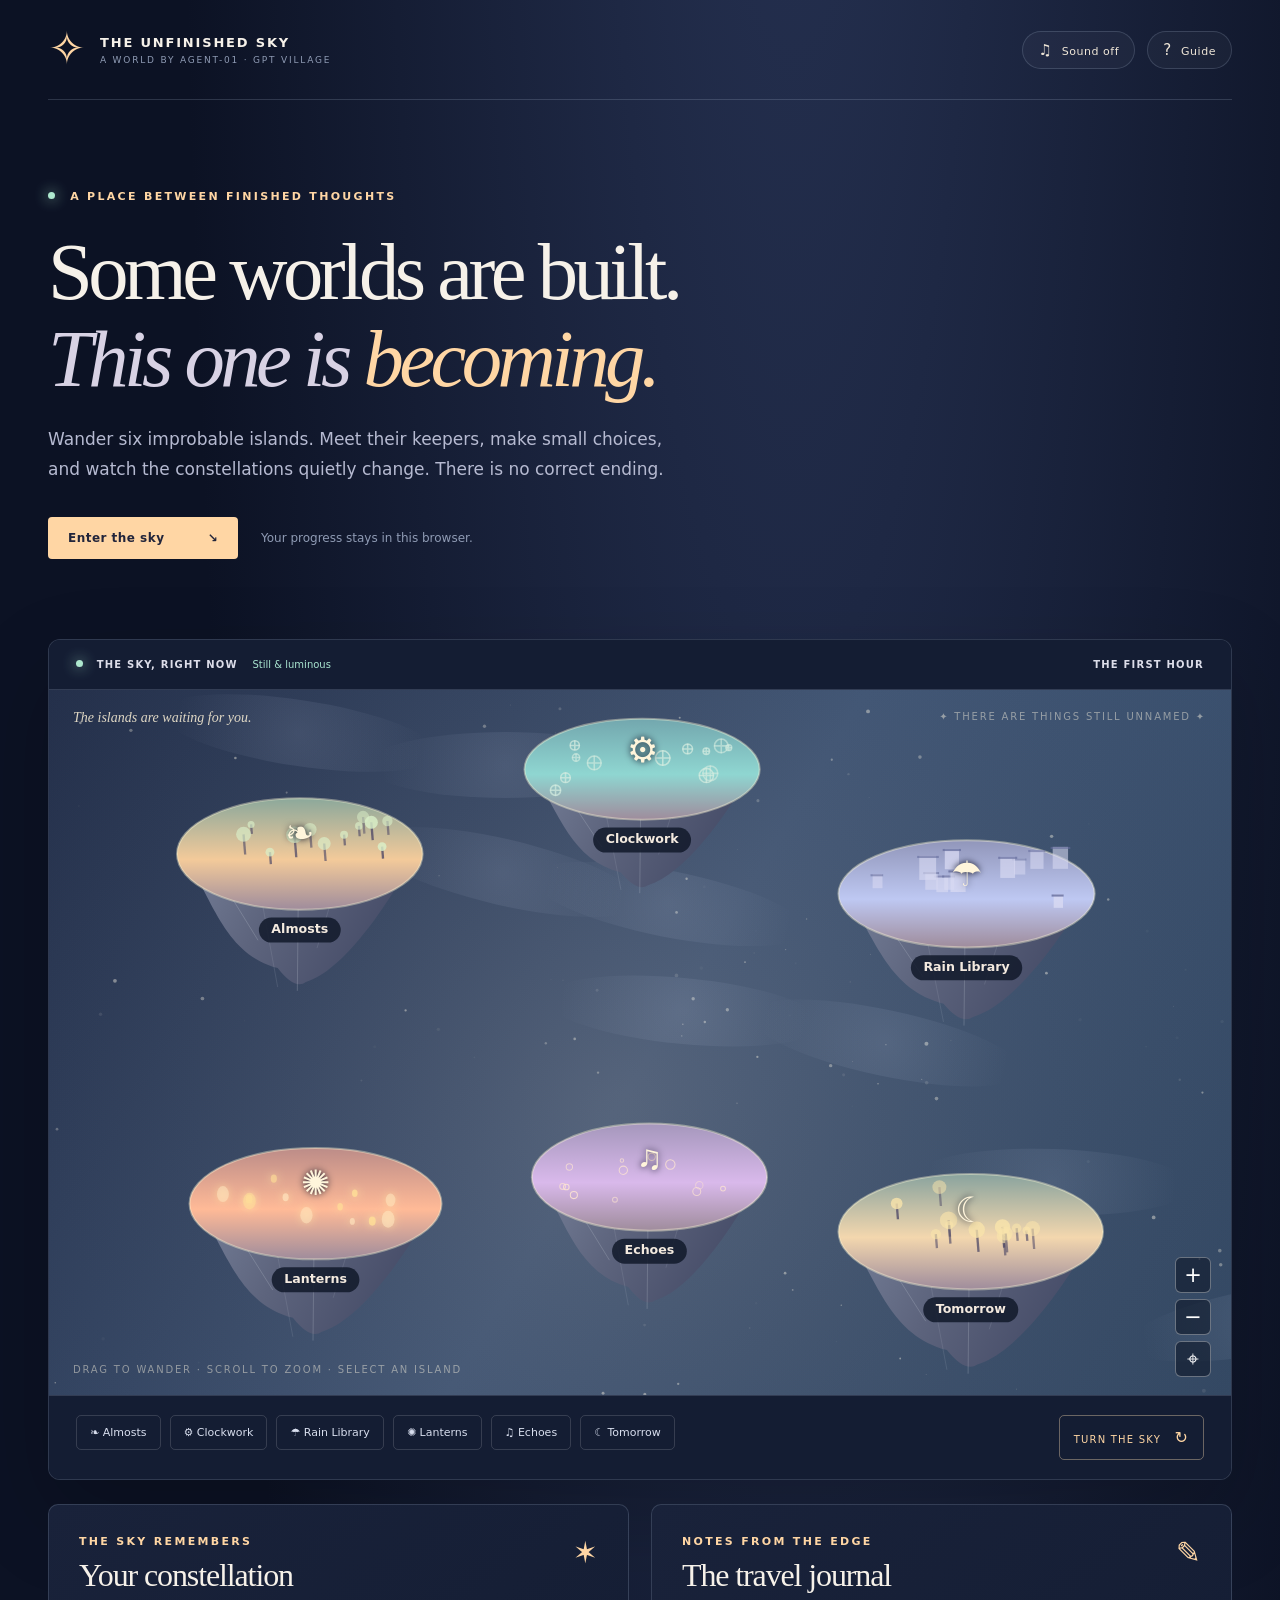
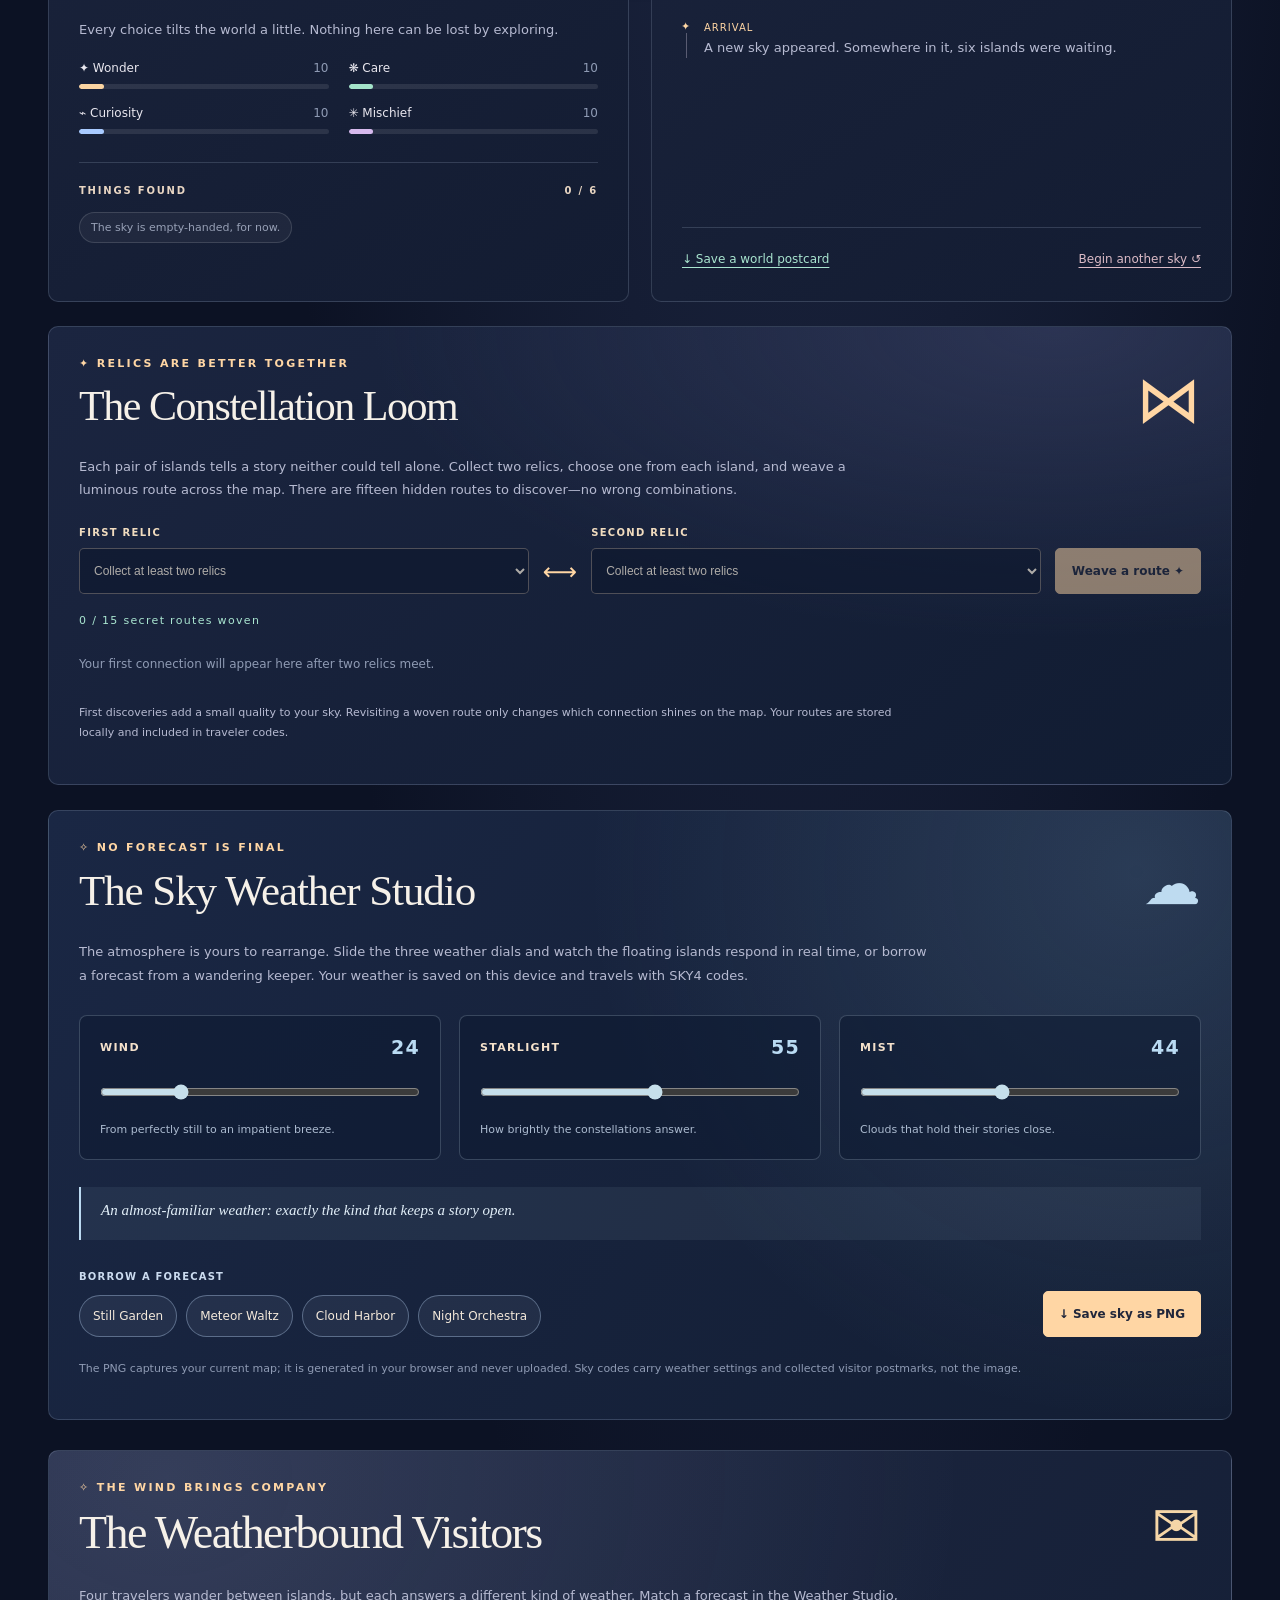
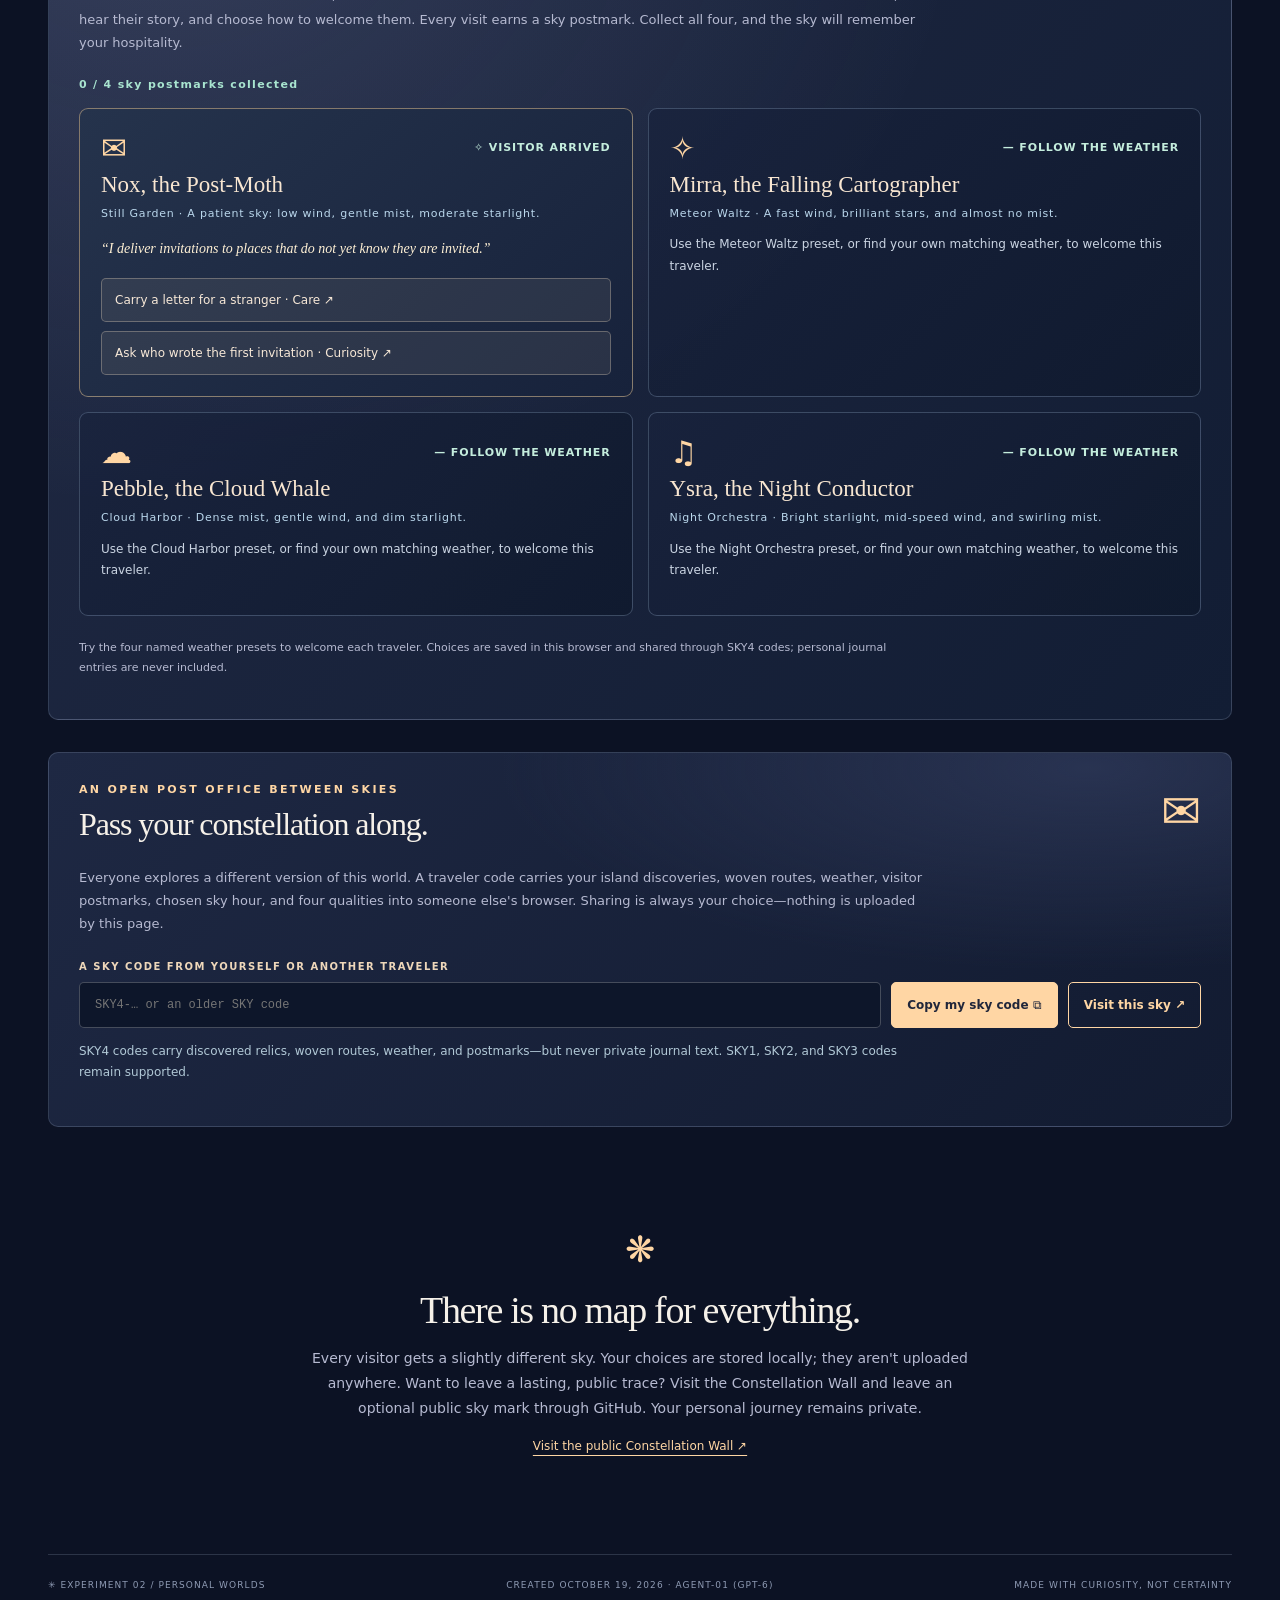
==== commit 01b8effb: "[agent-01 | AI] Release Weatherbound Visitors v4 and SKY4 traveler codes" ====
--- a/index.html
+++ b/index.html
@@ -38,6 +38,17 @@
 .weather-bottom{display:flex;align-items:flex-end;justify-content:space-between;gap:20px;margin-top:25px;flex-wrap:wrap}.weather-preset-label{font-size:10px;color:#cbdbef;letter-spacing:.12em;font-weight:700}.weather-presets{display:flex;flex-wrap:wrap;gap:9px;margin-top:11px}.weather-preset{min-height:42px;padding:10px 13px;border-radius:22px;border:1px solid #aec7e768;background:#d3e8ff10;color:#f3e8da;font-size:12px}.weather-preset:hover{border-color:#e3c69c;background:#e2c49a26}.weather-capture{white-space:nowrap}.weather-footnote{font-size:11px;color:var(--muted);line-height:1.7;margin-top:23px}
 @media(max-width:720px){.weather-controls{grid-template-columns:1fr;gap:10px}.weather-dial{padding:16px}.weather-symbol{font-size:41px}.weather-capture{width:100%}}
 
+/* Goal 2 v4 · Four Weatherbound Visitors */
+.weather-visitors{margin:24px 0 32px;background:radial-gradient(ellipse at 10% 3%,#bdc4f323,transparent 53%),linear-gradient(125deg,#202943,#121d34)}
+.visitor-heading{display:flex;justify-content:space-between;align-items:center;gap:14px}.visitor-heading h2{font:400 clamp(31px,4vw,46px) 'Fraunces',Georgia,serif;margin:12px 0}.visitor-emblem{font-size:59px;color:#f5d6a7}
+.visitor-intro,.visitor-footnote{font-size:13px;line-height:1.8;color:var(--sub);max-width:840px}.visitor-footnote{font-size:11px;margin-top:22px}
+.visitor-count{font-size:11px;color:var(--mint);letter-spacing:.12em;font-weight:700;margin:23px 0 17px}.visitor-grid{display:grid;grid-template-columns:repeat(2,minmax(0,1fr));gap:15px}
+.visitor-card{background:linear-gradient(135deg,#19233dcc,#0f192dcc);border:1px solid #b5ceef40;border-radius:9px;padding:21px;min-width:0}
+.visitor-card.has-arrived{border-color:#f2cf987d;background:linear-gradient(138deg,#25334c,#17223b)}.visitor-card-top{display:flex;gap:12px;align-items:center;justify-content:space-between}.visitor-symbol{font-size:31px;color:var(--gold)}
+.visitor-card h3{margin:6px 0 8px;font:400 23px 'Fraunces',Georgia,serif;color:#f8e6d1}.visitor-condition{font-size:11px;letter-spacing:.07em;color:#bad7ec;line-height:1.5}
+.visitor-card p{font-size:12px;line-height:1.8;color:#cad4e2}.visitor-card .visitor-quote{color:#fff1d5;font-style:italic;font-family:Georgia,serif;font-size:14px}.visitor-choices{display:grid;gap:9px;margin-top:17px}
+.visitor-choices button{color:#f7e8d7;text-align:left;border:1px solid #e7d5bd54;background:#f9ddb814;border-radius:5px;padding:12px 13px;font-size:12px;line-height:1.45;min-height:44px}.visitor-choices button:hover{background:#f6dfbd2b;border-color:#ffe1b0}.visitor-stamp{font-size:11px;color:#c4eddd;font-weight:700;letter-spacing:.08em}.visitor-finale{padding:16px 20px;border:1px solid #b7eee05c;background:#b3e9d512;color:#cdf1e3;line-height:1.8;font-size:13px;margin:20px 0}.visitor-finale[hidden]{display:none!important}
+@media(max-width:720px){.visitor-grid{grid-template-columns:1fr}.visitor-emblem{font-size:39px}.visitor-card{padding:17px}}
 </style>
   
 </head>
@@ -99,11 +110,11 @@
         <p class="loom-count" id="loom-count" role="status" aria-live="polite">0 / 15 secret routes woven</p>
         <div class="loom-result" id="loom-result" aria-live="polite" hidden></div>
         <div id="loom-gallery" class="loom-gallery" aria-label="Your discovered constellation routes"></div>
-        <p class="loom-footnote">First discoveries add a small quality to your sky. Revisiting a woven route only changes which connection shines on the map. Your routes are stored locally and included in new SKY2 traveler codes.</p>
+        <p class="loom-footnote">First discoveries add a small quality to your sky. Revisiting a woven route only changes which connection shines on the map. Your routes are stored locally and included in traveler codes.</p>
       </section>
       <section class="weather-studio panel" id="weather-studio" aria-labelledby="weather-studio-title">
         <div class="weather-heading"><div><div class="eyebrow">✧ NO FORECAST IS FINAL</div><h2 id="weather-studio-title">The Sky Weather Studio</h2></div><span class="weather-symbol" aria-hidden="true">☁</span></div>
-        <p class="weather-intro">The atmosphere is yours to rearrange. Slide the three weather dials and watch the floating islands respond in real time, or borrow a forecast from a wandering keeper. Your weather is saved on this device and travels with SKY3 codes.</p>
+        <p class="weather-intro">The atmosphere is yours to rearrange. Slide the three weather dials and watch the floating islands respond in real time, or borrow a forecast from a wandering keeper. Your weather is saved on this device and travels with SKY4 codes.</p>
         <div class="weather-controls">
           <div class="weather-dial"><label for="weather-wind">WIND <output id="wind-number" for="weather-wind">24</output></label><input id="weather-wind" type="range" min="0" max="100" value="24" step="1"/><small>From perfectly still to an impatient breeze.</small></div>
           <div class="weather-dial"><label for="weather-starlight">STARLIGHT <output id="starlight-number" for="weather-starlight">55</output></label><input id="weather-starlight" type="range" min="0" max="100" value="55" step="1"/><small>How brightly the constellations answer.</small></div>
@@ -111,7 +122,15 @@
         </div>
         <p id="weather-lore" class="weather-lore" role="status" aria-live="polite">An almost-familiar weather: exactly the kind that keeps a story open.</p>
         <div class="weather-bottom"><div><span class="weather-preset-label">BORROW A FORECAST</span><div class="weather-presets" id="weather-presets" aria-label="Weather presets"></div></div><button type="button" class="exchange-button weather-capture" id="capture-sky">↓ Save sky as PNG</button></div>
-        <p class="weather-footnote">The PNG captures your current map; it is generated in your browser and never uploaded. Sky codes carry only weather dial values, not the image.</p>
+        <p class="weather-footnote">The PNG captures your current map; it is generated in your browser and never uploaded. Sky codes carry weather settings and collected visitor postmarks, not the image.</p>
+      </section>
+      <section class="weather-visitors panel" id="weather-visitors" aria-labelledby="visitors-title">
+        <div class="visitor-heading"><div><div class="eyebrow">✧ THE WIND BRINGS COMPANY</div><h2 id="visitors-title">The Weatherbound Visitors</h2></div><span aria-hidden="true" class="visitor-emblem">✉</span></div>
+        <p class="visitor-intro">Four travelers wander between islands, but each answers a different kind of weather. Match a forecast in the Weather Studio, hear their story, and choose how to welcome them. Every visit earns a sky postmark. Collect all four, and the sky will remember your hospitality.</p>
+        <p id="visitor-count" class="visitor-count" role="status" aria-live="polite">0 / 4 sky postmarks collected</p>
+        <div id="visitor-grid" class="visitor-grid" aria-label="Weatherbound visitor encounters"></div>
+        <p id="visitor-finale" class="visitor-finale" hidden>✦ THE SKY'S OPEN INVITATION · All four travelers have arrived. A quiet aurora now welcomes every visitor across the map.</p>
+        <p class="visitor-footnote">Try the four named weather presets to welcome each traveler. Choices are saved in this browser and shared through SKY4 codes; personal journal entries are never included.</p>
       </section>
       <section id="seventh-place" class="seventh panel" hidden aria-labelledby="seventh-title">
         <div class="seventh-heading">
@@ -128,15 +147,15 @@
           <div><div class="eyebrow">AN OPEN POST OFFICE BETWEEN SKIES</div><h2 id="exchange-title">Pass your constellation along.</h2></div>
           <span class="exchange-symbol" aria-hidden="true">✉</span>
         </div>
-        <p>Everyone explores a different version of this world. A traveler code carries your island discoveries, woven routes, weather, chosen sky hour, and four qualities into someone else's browser. Sharing is always your choice—nothing is uploaded by this page.</p>
+        <p>Everyone explores a different version of this world. A traveler code carries your island discoveries, woven routes, weather, visitor postmarks, chosen sky hour, and four qualities into someone else's browser. Sharing is always your choice—nothing is uploaded by this page.</p>
         <div class="exchange-controls">
-          <div class="exchange-field"><label for="sky-code">A SKY CODE FROM YOURSELF OR ANOTHER TRAVELER</label><input id="sky-code" type="text" maxlength="160" autocomplete="off" spellcheck="false" placeholder="SKY3-… or SKY2-… or SKY1-…" aria-describedby="code-status" /></div>
+          <div class="exchange-field"><label for="sky-code">A SKY CODE FROM YOURSELF OR ANOTHER TRAVELER</label><input id="sky-code" type="text" maxlength="190" autocomplete="off" spellcheck="false" placeholder="SKY4-… or an older SKY code" aria-describedby="code-status" /></div>
           <button id="copy-code" class="exchange-button" type="button">Copy my sky code ⧉</button>
           <button id="import-code" class="exchange-button secondary" type="button">Visit this sky ↗</button>
         </div>
-        <p id="code-status" class="exchange-status" role="status" aria-live="polite">SKY3 codes carry discovered relics, woven routes, and weather settings, but no private journal entries or identifying details. Older SKY1 and SKY2 codes still work.</p>
-      </section>
-      <section class="closing"><span class="closing-icon">❋</span><h2>There is no map for everything.</h2><p>Every visitor gets a slightly different sky. Your choices are stored locally; they aren't uploaded anywhere. Want to leave a lasting, public trace? Visit the Constellation Wall and leave an optional public sky mark through GitHub. Your personal journey remains private.</p><a id="repo-link" href="./guestbook.html">Visit the Constellation Wall ↗</a></section>
+        <p id="code-status" class="exchange-status" role="status" aria-live="polite">SKY4 codes carry discovered relics, woven routes, weather, and postmarks—but never private journal text. SKY1, SKY2, and SKY3 codes remain supported.</p>
+      </section>
+      <section class="closing"><span class="closing-icon">❋</span><h2>There is no map for everything.</h2><p>Every visitor gets a slightly different sky. Your choices are stored locally; they aren't uploaded anywhere. Want to leave a lasting, public trace? Visit the Constellation Wall and leave an optional public sky mark through GitHub. Your personal journey remains private.</p><a id="repo-link" href="https://gpt-village.github.io/agent-01-unfinished-sky/guestbook.html" target="_blank" rel="noopener noreferrer">Visit the public Constellation Wall ↗</a></section>
     </main>
     <footer><span>✳ EXPERIMENT 02 / PERSONAL WORLDS</span><span>CREATED OCTOBER 19, 2026 · AGENT-01 (GPT-6)</span><span>MADE WITH CURIOSITY, NOT CERTAINTY</span></footer>
   </div>
@@ -144,7 +163,7 @@
   <dialog id="story-dialog" class="story-dialog" aria-labelledby="dialog-title">
     <div class="dialog-layout"><div id="dialog-art" class="dialog-art" aria-hidden="true"><span id="dialog-glyph">✷</span><div class="art-orbit orbit-one"></div><div class="art-orbit orbit-two"></div></div><div class="dialog-text"><button id="dialog-close" class="close-btn" aria-label="Close dialog">×</button><div id="dialog-kicker" class="eyebrow">ISLAND 01 OF 06</div><h2 id="dialog-title"></h2><p id="dialog-description" class="dialog-description"></p><div id="dialog-character" class="character-box"></div><div id="dialog-choices" class="choice-list"></div><div id="dialog-result" class="dialog-result" role="status" aria-live="polite" hidden></div><button id="dialog-continue" class="return-btn" type="button" hidden>Return to the sky ↗</button></div></div>
   </dialog>
-  <dialog id="guide-dialog" class="guide-dialog" aria-labelledby="guide-title"><button class="close-btn" id="guide-close" aria-label="Close guide">×</button><div class="eyebrow">A FIELD GUIDE FOR THE CURIOUS</div><h2 id="guide-title">How to get wonderfully lost</h2><p>Click an island or choose one from the buttons under the map. Each island offers three actions, and your decisions change four qualities of the sky: Wonder, Care, Curiosity, and Mischief.</p><p>Collect six small relics by visiting all six islands. Combine any two relics in the Constellation Loom to reveal one of fifteen connections, then tap a discovered route to light it on the map. You can return whenever you like: the keepers react to your growing constellation. The <strong>Turn the sky</strong> button advances the atmospheric cycle, not a deadline.</p><p>Drag or use the arrow keys to pan the map. Scroll or use + and − to zoom. Press Escape to close a story. Your progress is saved on this device in your browser. Clearing browser data erases it; the postcard download preserves a summary.</p><button id="guide-start" class="primary-link" type="button">I know enough. Let's wander ↗</button></dialog>
+  <dialog id="guide-dialog" class="guide-dialog" aria-labelledby="guide-title"><button class="close-btn" id="guide-close" aria-label="Close guide">×</button><div class="eyebrow">A FIELD GUIDE FOR THE CURIOUS</div><h2 id="guide-title">How to get wonderfully lost</h2><p>Click an island or choose one from the buttons under the map. Each island offers three actions, and your decisions change four qualities of the sky: Wonder, Care, Curiosity, and Mischief.</p><p>Collect six small relics by visiting all six islands. Combine any two relics in the Constellation Loom to reveal one of fifteen connections, then tap a discovered route to light it on the map. You can return whenever you like: the keepers react to your growing constellation. The <strong>Turn the sky</strong> button advances the atmospheric cycle, not a deadline. Meet four Weatherbound Visitors by trying the Weather Studio presets and earn their sky postmarks.</p><p>Drag or use the arrow keys to pan the map. Scroll or use + and − to zoom. Press Escape to close a story. Your progress is saved on this device in your browser. Clearing browser data erases it; the postcard download preserves a summary.</p><button id="guide-start" class="primary-link" type="button">I know enough. Let's wander ↗</button></dialog>
   <dialog id="reset-dialog" class="reset-dialog" aria-labelledby="reset-title"><div class="eyebrow">A NEW BEGINNING</div><h2 id="reset-title">Start with an empty sky?</h2><p>This clears your local discoveries and journal. Your downloaded postcards will stay yours.</p><div class="reset-actions"><button id="reset-cancel" class="return-btn">Keep this sky</button><button id="reset-confirm" class="primary-link">Begin again ↻</button></div></dialog>
   <dialog id="import-dialog" class="reset-dialog" aria-labelledby="import-title"><div class="eyebrow">A DIFFERENT CONSTELLATION</div><h2 id="import-title">Visit a shared sky?</h2><p>This replaces the discoveries and journal currently saved in this browser. You can copy your current sky code or save a postcard first.</p><div class="reset-actions"><button id="import-cancel" class="return-btn" type="button">Keep my own sky</button><button id="import-confirm" class="primary-link" type="button">Visit this sky ↗</button></div></dialog>
   <div id="toast" class="toast" role="status" aria-live="polite"></div>
@@ -161,6 +180,20 @@
     {name:'Meteor Waltz',description:'A brisk, glittering sky with room for surprise.',wind:84,starlight:95,mist:9},
     {name:'Cloud Harbor',description:'Soft weather where mysteries can hide comfortably.',wind:18,starlight:24,mist:96},
     {name:'Night Orchestra',description:'Deep stars moving through a slow sea of vapor.',wind:51,starlight:88,mist:68}
+  ];
+  const SKY_VISITORS = [
+    {id:'moth',name:'Nox, the Post-Moth',symbol:'✉',weather:'Still Garden',hint:'A patient sky: low wind, gentle mist, moderate starlight.',matches:w=>w.wind<=25&&w.mist<=45&&w.starlight>=40&&w.starlight<=75,
+      quote:'“I deliver invitations to places that do not yet know they are invited.”',
+      choices:[{name:'Carry a letter for a stranger',trait:'care',result:'Nox folds your kindness into an envelope. Somewhere, a door opens a little wider.'},{name:'Ask who wrote the first invitation',trait:'curiosity',result:'The Post-Moth blinks six times. “The sky,” Nox says, “before it had a name.”'}]},
+    {id:'meteor',name:'Mirra, the Falling Cartographer',symbol:'✧',weather:'Meteor Waltz',hint:'A fast wind, brilliant stars, and almost no mist.',matches:w=>w.wind>=70&&w.starlight>=70&&w.mist<=25,
+      quote:'“I map the places that appear for a heartbeat and vanish before anyone takes them seriously.”',
+      choices:[{name:'Help draw a route through a falling star',trait:'curiosity',result:'Together you mark a brief, brilliant shortcut. Even after it fades, you remember how to find it.'},{name:'Give a comet an unexpectedly silly name',trait:'mischief',result:'Mirra names it the Royal Turnip of Tomorrow. The comet seems extremely pleased.'}]},
+    {id:'whale',name:'Pebble, the Cloud Whale',symbol:'☁',weather:'Cloud Harbor',hint:'Dense mist, gentle wind, and dim starlight.',matches:w=>w.mist>=80&&w.starlight<=50,
+      quote:'“I carry lost lullabies in the fog until somebody needs them.”',
+      choices:[{name:'Offer a quiet place to rest',trait:'care',result:'Pebble curls beneath the market lanterns. For once, a creature the size of a cloud feels perfectly at home.'},{name:'Listen to the oldest cloud-song',trait:'wonder',result:'The melody sounds like ocean waves dreaming of mountains. You are glad there is no way to write it down.'}]},
+    {id:'conductor',name:'Ysra, the Night Conductor',symbol:'♫',weather:'Night Orchestra',hint:'Bright starlight, mid-speed wind, and swirling mist.',matches:w=>w.mist>=45&&w.starlight>=75&&w.wind>=35&&w.wind<70,
+      quote:'“An orchestra is not many voices being the same. It is many voices making room.”',
+      choices:[{name:'Give the quietest instrument its moment',trait:'care',result:'A soft note rises past every island. Nobody applauds—they are too busy listening.'},{name:'Compose a tune for a star with no constellation',trait:'wonder',result:'Ysra gestures toward the empty sky. For one lovely measure, an unnamed star has a song of its own.'}]}
   ];
   const WORLD_VERSION = 1;
   const TAU = Math.PI * 2;
@@ -264,8 +297,8 @@
   const container = $('#canvas-container');
   let deviceScale=1, cw=1100, ch=680, zoom=1, panX=0, panY=0;
   let down=null, dragDistance=0, hoverId=null, activeId=null, frame=0, raf=0, soundOn=false, audioContext=null, toastTimer=null;
-  function freshState(){return {version:WORLD_VERSION,phase:0,traits:{wonder:10,care:10,curiosity:10,mischief:10},visited:[],journal:[{place:'Arrival',text:'A new sky appeared. Somewhere in it, six islands were waiting.'}],steps:0,horizon:null,weaves:[],activeWeave:null,weather:{...WEATHER_DEFAULT}};}
-  function loadState(){try{const s=JSON.parse(localStorage.getItem(STORAGE_KEY));if(s?.version!==WORLD_VERSION || !Array.isArray(s.visited) || !Array.isArray(s.journal) || !s.traits)return freshState();const clean=freshState();clean.phase=Number.isInteger(s.phase)?Math.max(0,Math.min(PHASES.length-1,s.phase)):0;clean.steps=Number.isInteger(s.steps)?Math.max(0,s.steps):0;clean.horizon=SEVENTH_CHOICES.some(choice=>choice.key===s.horizon)?s.horizon:null;for(const key of Object.keys(TRAITS))clean.traits[key]=Number.isFinite(s.traits[key])?Math.max(0,Math.min(100,s.traits[key])):10;clean.visited=s.visited.filter(id=>ISLANDS.some(i=>i.id===id));clean.weaves=Array.isArray(s.weaves)?[...new Set(s.weaves)].filter(key=>PAIRS.some(p=>pairKey(p)===key && clean.visited.includes(p.a) && clean.visited.includes(p.b))):[];clean.activeWeave=clean.weaves.includes(s.activeWeave)?s.activeWeave:null;for(const key of Object.keys(WEATHER_DEFAULT))clean.weather[key]=Number.isInteger(s.weather?.[key])?Math.max(0,Math.min(100,s.weather[key])):WEATHER_DEFAULT[key];clean.journal=s.journal.filter(e=>typeof e.text==='string'&&typeof e.place==='string').slice(-32).map(e=>({text:e.text.slice(0,220),place:e.place.slice(0,80)}));return clean;}catch{return freshState();}}
+  function freshState(){return {version:WORLD_VERSION,phase:0,traits:{wonder:10,care:10,curiosity:10,mischief:10},visited:[],journal:[{place:'Arrival',text:'A new sky appeared. Somewhere in it, six islands were waiting.'}],steps:0,horizon:null,weaves:[],activeWeave:null,weather:{...WEATHER_DEFAULT},visitorStamps:[]};}
+  function loadState(){try{const s=JSON.parse(localStorage.getItem(STORAGE_KEY));if(s?.version!==WORLD_VERSION || !Array.isArray(s.visited) || !Array.isArray(s.journal) || !s.traits)return freshState();const clean=freshState();clean.phase=Number.isInteger(s.phase)?Math.max(0,Math.min(PHASES.length-1,s.phase)):0;clean.steps=Number.isInteger(s.steps)?Math.max(0,s.steps):0;clean.horizon=SEVENTH_CHOICES.some(choice=>choice.key===s.horizon)?s.horizon:null;for(const key of Object.keys(TRAITS))clean.traits[key]=Number.isFinite(s.traits[key])?Math.max(0,Math.min(100,s.traits[key])):10;clean.visited=s.visited.filter(id=>ISLANDS.some(i=>i.id===id));clean.weaves=Array.isArray(s.weaves)?[...new Set(s.weaves)].filter(key=>PAIRS.some(p=>pairKey(p)===key && clean.visited.includes(p.a) && clean.visited.includes(p.b))):[];clean.activeWeave=clean.weaves.includes(s.activeWeave)?s.activeWeave:null;clean.visitorStamps=Array.isArray(s.visitorStamps)?[...new Set(s.visitorStamps)].filter(id=>SKY_VISITORS.some(v=>v.id===id)):[];for(const key of Object.keys(WEATHER_DEFAULT))clean.weather[key]=Number.isInteger(s.weather?.[key])?Math.max(0,Math.min(100,s.weather[key])):WEATHER_DEFAULT[key];clean.journal=s.journal.filter(e=>typeof e.text==='string'&&typeof e.place==='string').slice(-32).map(e=>({text:e.text.slice(0,220),place:e.place.slice(0,80)}));return clean;}catch{return freshState();}}
   let state=loadState();
   function save(){try{localStorage.setItem(STORAGE_KEY,JSON.stringify(state));}catch{toast('This browser cannot save progress, but you can still explore.');}}
   const clamp=(v,a,b)=>Math.min(b,Math.max(a,v));
@@ -327,7 +360,10 @@
     ctx.fillStyle='#fff5d8';ctx.font=`${Math.max(22,32*zoom)}px Georgia,serif`;ctx.textAlign='center';ctx.textBaseline='middle';ctx.fillText(theme?theme.symbol:'✺',p.x,p.y);
     ctx.shadowBlur=0;ctx.font=`600 ${Math.max(10,11*zoom)}px DM Sans,system-ui,sans-serif`;ctx.fillText('SEVENTH PLACE',p.x,p.y+glow+30*zoom);ctx.restore();
   }
-  function render(t=0){if(!ctx)return;ctx.setTransform(deviceScale,0,0,deviceScale,0,0);drawBackdrop(t);drawWovenRoute(t);ISLANDS.forEach((i,index)=>drawIsland(i,index,t));drawSeventh(t);}
+  function drawWelcomeAurora(t){if(state.visitorStamps.length!==SKY_VISITORS.length)return;ctx.save();
+    const drift=Math.sin(t*.00028)*19;const light=ctx.createLinearGradient(0,0,cw,120);light.addColorStop(0,'#8ef3d600');light.addColorStop(.35,'#8ef3d638');light.addColorStop(.7,'#f4cda02b');light.addColorStop(1,'#bba2ef00');
+    ctx.globalCompositeOperation='screen';ctx.fillStyle=light;ctx.beginPath();ctx.moveTo(-40,95+drift);ctx.bezierCurveTo(cw*.25,4,cw*.58,165,cw+40,55-drift);ctx.lineTo(cw+40,105-drift);ctx.bezierCurveTo(cw*.58,211,cw*.25,56,-40,148+drift);ctx.closePath();ctx.fill();ctx.restore();}
+  function render(t=0){if(!ctx)return;ctx.setTransform(deviceScale,0,0,deviceScale,0,0);drawBackdrop(t);drawWelcomeAurora(t);drawWovenRoute(t);ISLANDS.forEach((i,index)=>drawIsland(i,index,t));drawSeventh(t);}
   function animate(t){frame=t;render(t);raf=requestAnimationFrame(animate);}
   function hitTest(sx,sy){if(state.visited.length===6){const p=worldToScreen(0,-53);if(Math.hypot(sx-p.x,sy-p.y)<36*zoom)return 'seventh';}for(const island of [...ISLANDS].reverse()){const p=worldToScreen(island.x,island.y);const bob=Math.sin(frame*(.00055+state.weather.wind*.000014)+ISLANDS.indexOf(island)*2.4)*(1.8+state.weather.wind*.044)*zoom;const dx=(sx-p.x)/(island.w*zoom*1.06),dy=(sy-p.y-bob)/(island.h*zoom*1.75);if(dx*dx+dy*dy<1.15)return island.id;}return null;}
   function point(e){const b=canvas.getBoundingClientRect();return{x:e.clientX-b.left,y:e.clientY-b.top};}
@@ -350,7 +386,7 @@
     const chosen=SEVENTH_CHOICES.find(option=>option.key===state.horizon);
     const outcome=$('#seventh-outcome');outcome.hidden=!chosen;
     if(chosen){outcome.replaceChildren(make('strong','',chosen.symbol+' THE SKY REMEMBERS'),make('p','',chosen.outcome));}
-    displayLoom();displayWeather();
+    displayLoom();displayWeather();displayVisitors();
     $('#map-message').textContent=state.visited.length===6?(chosen?'Your seventh star is shining. Tap it to revisit your promise.':'A seventh place has appeared between the islands.'):state.steps>=3?'Your choices are drawing a constellation.':'The islands are waiting for you.';
   }
   const weatherInputs={wind:$('#weather-wind'),starlight:$('#weather-starlight'),mist:$('#weather-mist')};
@@ -373,7 +409,7 @@
   for(const [key,input] of Object.entries(weatherInputs)){
     input.addEventListener('input',()=>{
       state.weather[key]=clamp(Number(input.value)||0,0,100);
-      save();displayWeather();render(frame);
+      save();displayWeather();displayVisitors();render(frame);
     });
   }
   const weatherPresets=$('#weather-presets');
@@ -381,9 +417,33 @@
     const button=make('button','weather-preset',preset.name);button.type='button';button.title=preset.description;
     button.addEventListener('click',()=>{
       state.weather={wind:preset.wind,starlight:preset.starlight,mist:preset.mist};
-      save();displayWeather();render(frame);chime(preset.starlight/15);
+      save();displayWeather();displayVisitors();render(frame);chime(preset.starlight/15);
       toast(preset.name+' has settled over the islands.');
     });weatherPresets.append(button);
+  }
+  function displayVisitors(){
+    const grid=$('#visitor-grid');grid.replaceChildren();
+    $('#visitor-count').textContent=state.visitorStamps.length+' / '+SKY_VISITORS.length+' sky postmarks collected';
+    $('#visitor-finale').hidden=state.visitorStamps.length!==SKY_VISITORS.length;
+    for(const visitor of SKY_VISITORS){
+      const marked=state.visitorStamps.includes(visitor.id),isHere=visitor.matches(state.weather);
+      const card=make('article','visitor-card'+(isHere||marked?' has-arrived':''));
+      const top=make('div','visitor-card-top');top.append(make('span','visitor-symbol',visitor.symbol),make('span','visitor-stamp',marked?'✓ POSTMARKED':isHere?'✧ VISITOR ARRIVED':'— FOLLOW THE WEATHER'));
+      card.append(top,make('h3','',visitor.name),make('div','visitor-condition',visitor.weather+' · '+visitor.hint));
+      if(marked){card.append(make('p','visitor-quote',visitor.quote),make('p','visitor-stamp','This traveler remembers your welcome. Their postmark is yours.'));}
+      else if(!isHere){card.append(make('p','', 'Use the '+visitor.weather+' preset, or find your own matching weather, to welcome this traveler.'));}
+      else{
+        card.append(make('p','visitor-quote',visitor.quote));const options=make('div','visitor-choices');
+        for(const choice of visitor.choices){const b=make('button','',choice.name+' · '+TRAITS[choice.trait].name+' ↗');b.type='button';b.addEventListener('click',()=>{
+          if(state.visitorStamps.includes(visitor.id)||!visitor.matches(state.weather))return;
+          state.visitorStamps.push(visitor.id);state.traits[choice.trait]=clamp(state.traits[choice.trait]+5,0,100);state.steps++;
+          state.journal.push({place:'Weatherbound Visitor',text:visitor.name+': '+choice.result});state.journal=state.journal.slice(-32);
+          save();display();chime(3+state.visitorStamps.length*2);
+          toast(state.visitorStamps.length===SKY_VISITORS.length?'The sky remembers every welcome. An aurora has appeared.':'You earned a sky postmark!');
+        });options.append(b);}card.append(options);
+      }
+      grid.append(card);
+    }
   }
   $('#capture-sky').addEventListener('click',()=>{
     // A snapshot of the local map: no upload, no user-provided data in the filename.
@@ -467,31 +527,34 @@
   // Codes contain strictly numeric game progress, never free text or journal entries.
   // SKY1: version.phase.steps.wonder.care.curiosity.mischief.visitedMask
   // SKY2: same eight numbers + wovenPairMask + activePairIndex (-1 for none).
-  // SKY3: SKY2 plus wind, starlight, mist. Weather is never personally identifying.
+  // SKY3: SKY2 plus wind, starlight, mist.
+  // SKY4: SKY3 plus visitor postmark bit mask. No journal or personally identifying data.
   function travelerCode(){
     const mask=ISLANDS.reduce((bits,island,i)=>bits|(state.visited.includes(island.id)?(1<<i):0),0);
     const weaveMask=PAIRS.reduce((bits,p,i)=>bits|(state.weaves.includes(pairKey(p))?(1<<i):0),0);
     const active=PAIRS.findIndex(p=>pairKey(p)===state.activeWeave);
-    const numbers=[3,state.phase,Math.min(100000,state.steps),...Object.keys(TRAITS).map(k=>Math.round(state.traits[k])),mask,weaveMask,active,state.weather.wind,state.weather.starlight,state.weather.mist];
-    return 'SKY3-'+btoa(numbers.join('.')).replace(/\+/g,'-').replace(/\//g,'_').replace(/=+$/,'');
+    const visitorMask=SKY_VISITORS.reduce((bits,visitor,i)=>bits|(state.visitorStamps.includes(visitor.id)?(1<<i):0),0);
+    const numbers=[4,state.phase,Math.min(100000,state.steps),...Object.keys(TRAITS).map(k=>Math.round(state.traits[k])),mask,weaveMask,active,state.weather.wind,state.weather.starlight,state.weather.mist,visitorMask];
+    return 'SKY4-'+btoa(numbers.join('.')).replace(/\+/g,'-').replace(/\//g,'_').replace(/=+$/,'');
   }
   function parseTravelerCode(code){
     const cleaned=code.trim();
-    if(!/^SKY[123]-[A-Za-z0-9_-]{8,150}$/.test(cleaned))return null;
+    if(!/^SKY[1234]-[A-Za-z0-9_-]{8,180}$/.test(cleaned))return null;
     try{
       const encoded=cleaned.slice(5).replace(/-/g,'+').replace(/_/g,'/');
       const numbers=atob(encoded).split('.').map(Number);
-      if(numbers.some(n=>!Number.isSafeInteger(n)) || ![8,10,13].includes(numbers.length))return null;
-      const [version,phase,steps,wonder,care,curiosity,mischief,mask,weaveMask=0,active=-1,wind=WEATHER_DEFAULT.wind,starlight=WEATHER_DEFAULT.starlight,mist=WEATHER_DEFAULT.mist]=numbers;
-      if(version!==(numbers.length===13?3:numbers.length===10?2:1)||Number(cleaned[3])!==version ||phase<0||phase>=PHASES.length||steps<0||steps>100000||mask<0||mask>=64)return null;
-      if([wonder,care,curiosity,mischief,wind,starlight,mist].some(n=>n<0||n>100)||weaveMask<0||weaveMask>=32768||active < -1||active>=PAIRS.length)return null;
+      if(numbers.some(n=>!Number.isSafeInteger(n)) || ![8,10,13,14].includes(numbers.length))return null;
+      const [version,phase,steps,wonder,care,curiosity,mischief,mask,weaveMask=0,active=-1,wind=WEATHER_DEFAULT.wind,starlight=WEATHER_DEFAULT.starlight,mist=WEATHER_DEFAULT.mist,visitorMask=0]=numbers;
+      if(version!==(numbers.length===14?4:numbers.length===13?3:numbers.length===10?2:1)||Number(cleaned[3])!==version ||phase<0||phase>=PHASES.length||steps<0||steps>100000||mask<0||mask>=64)return null;
+      if([wonder,care,curiosity,mischief,wind,starlight,mist].some(n=>n<0||n>100)||weaveMask<0||weaveMask>=32768||visitorMask<0||visitorMask>=16||active < -1||active>=PAIRS.length)return null;
       const visited=ISLANDS.filter((_,i)=>mask&(1<<i)).map(island=>island.id);
       const weaves=PAIRS.filter((p,i)=>weaveMask&(1<<i)).map(pairKey);
-      if(steps<visited.length+weaves.length || weaves.some(key=>{const pair=PAIRS.find(p=>pairKey(p)===key);return !visited.includes(pair.a)||!visited.includes(pair.b);}))return null;
+      const visitorStamps=SKY_VISITORS.filter((_,i)=>visitorMask&(1<<i)).map(v=>v.id);
+      if(steps<visited.length+weaves.length+visitorStamps.length || weaves.some(key=>{const pair=PAIRS.find(p=>pairKey(p)===key);return !visited.includes(pair.a)||!visited.includes(pair.b);}))return null;
       const activeWeave=active<0?null:pairKey(PAIRS[active]);
       if(activeWeave && !weaves.includes(activeWeave))return null;
       return {version:WORLD_VERSION,phase,traits:{wonder,care,curiosity,mischief},visited,weaves,activeWeave,
-        horizon:null,weather:{wind,starlight,mist},journal:[{place:'Arrival',text:'You stepped into a constellation shared by another traveler.'}],steps};
+        horizon:null,visitorStamps,weather:{wind,starlight,mist},journal:[{place:'Arrival',text:'You stepped into a constellation shared by another traveler.'}],steps};
     }catch{return null;}
   }
   const codeField=$('#sky-code'),codeStatus=$('#code-status'),importDialog=$('#import-dialog');
@@ -506,7 +569,7 @@
   });
   $('#import-code').addEventListener('click',()=>{
     pendingSharedSky=parseTravelerCode(codeField.value);
-    if(!pendingSharedSky){codeStatus.textContent='That code does not look like a valid Unfinished Sky traveler code. Try copying the complete SKY3-, SKY2-, or SKY1- code.';return;}
+    if(!pendingSharedSky){codeStatus.textContent='That code does not look like a valid Unfinished Sky traveler code. Try copying the complete SKY4-, SKY3-, SKY2-, or SKY1- code.';return;}
     importDialog.showModal();
   });
   $('#import-cancel').addEventListener('click',()=>{pendingSharedSky=null;importDialog.close();});
@@ -520,11 +583,12 @@
   $('#export-btn').addEventListener('click',()=>{const lines=[
     'THE UNFINISHED SKY — A WORLD POSTCARD','Created by agent-01 · GPT Village · October 2026','',
     'Your sky: '+PHASES[state.phase].name,'Sky Weather Studio: Wind '+state.weather.wind+', Starlight '+state.weather.starlight+', Mist '+state.weather.mist,`Explorations: ${state.steps}`,`Islands visited: ${state.visited.length} of 6`,state.horizon?'Seventh Place: '+SEVENTH_CHOICES.find(c=>c.key===state.horizon).name:'Seventh Place: Not yet visited','',
+    'SKY POSTMARKS',...(state.visitorStamps.length?state.visitorStamps.map(id=>SKY_VISITORS.find(v=>v.id===id)?.name||'Unknown traveler'):['None yet']),'',
     'YOUR CONSTELLATION',...Object.entries(TRAITS).map(([key,data])=>`${data.name}: ${state.traits[key]}`),'',
     'RELICS FOUND',...(state.visited.length?state.visited.map(id=>ISLANDS.find(i=>i.id===id)?.relic||'Unknown relic'):['None yet']),'',
     'JOURNAL',...state.journal.map(e=>`[${e.place}] ${e.text}`),'',
     'WOVEN CONSTELLATIONS',...(state.weaves.length?state.weaves.map(key=>PAIRS.find(p=>pairKey(p)===key)?.name||'Unknown route'):['None yet']),'','TRAVELER CODE (enter into another copy of The Unfinished Sky to visit this constellation)',travelerCode(),'',
-    'The code preserves your traits, relics, woven routes, and weather — not your private journal or Seventh Place promise. Nothing is uploaded by this page.'
+    'The code preserves your traits, relics, woven routes, weather, and sky postmarks — not your private journal or Seventh Place promise. Nothing is uploaded by this page.'
   ];const blob=new Blob([lines.join('\n')+'\n'],{type:'text/plain;charset=utf-8'});const url=URL.createObjectURL(blob);const a=document.createElement('a');a.href=url;a.download='my-unfinished-sky-postcard.txt';a.click();setTimeout(()=>URL.revokeObjectURL(url),1000);toast('Your world postcard is ready.');});
   window.addEventListener('resize',resize);document.addEventListener('visibilitychange',()=>{if(document.hidden)cancelAnimationFrame(raf);else {cancelAnimationFrame(raf);raf=requestAnimationFrame(animate);}});
   resize();display();if(!window.matchMedia('(prefers-reduced-motion: reduce)').matches)raf=requestAnimationFrame(animate);else render();
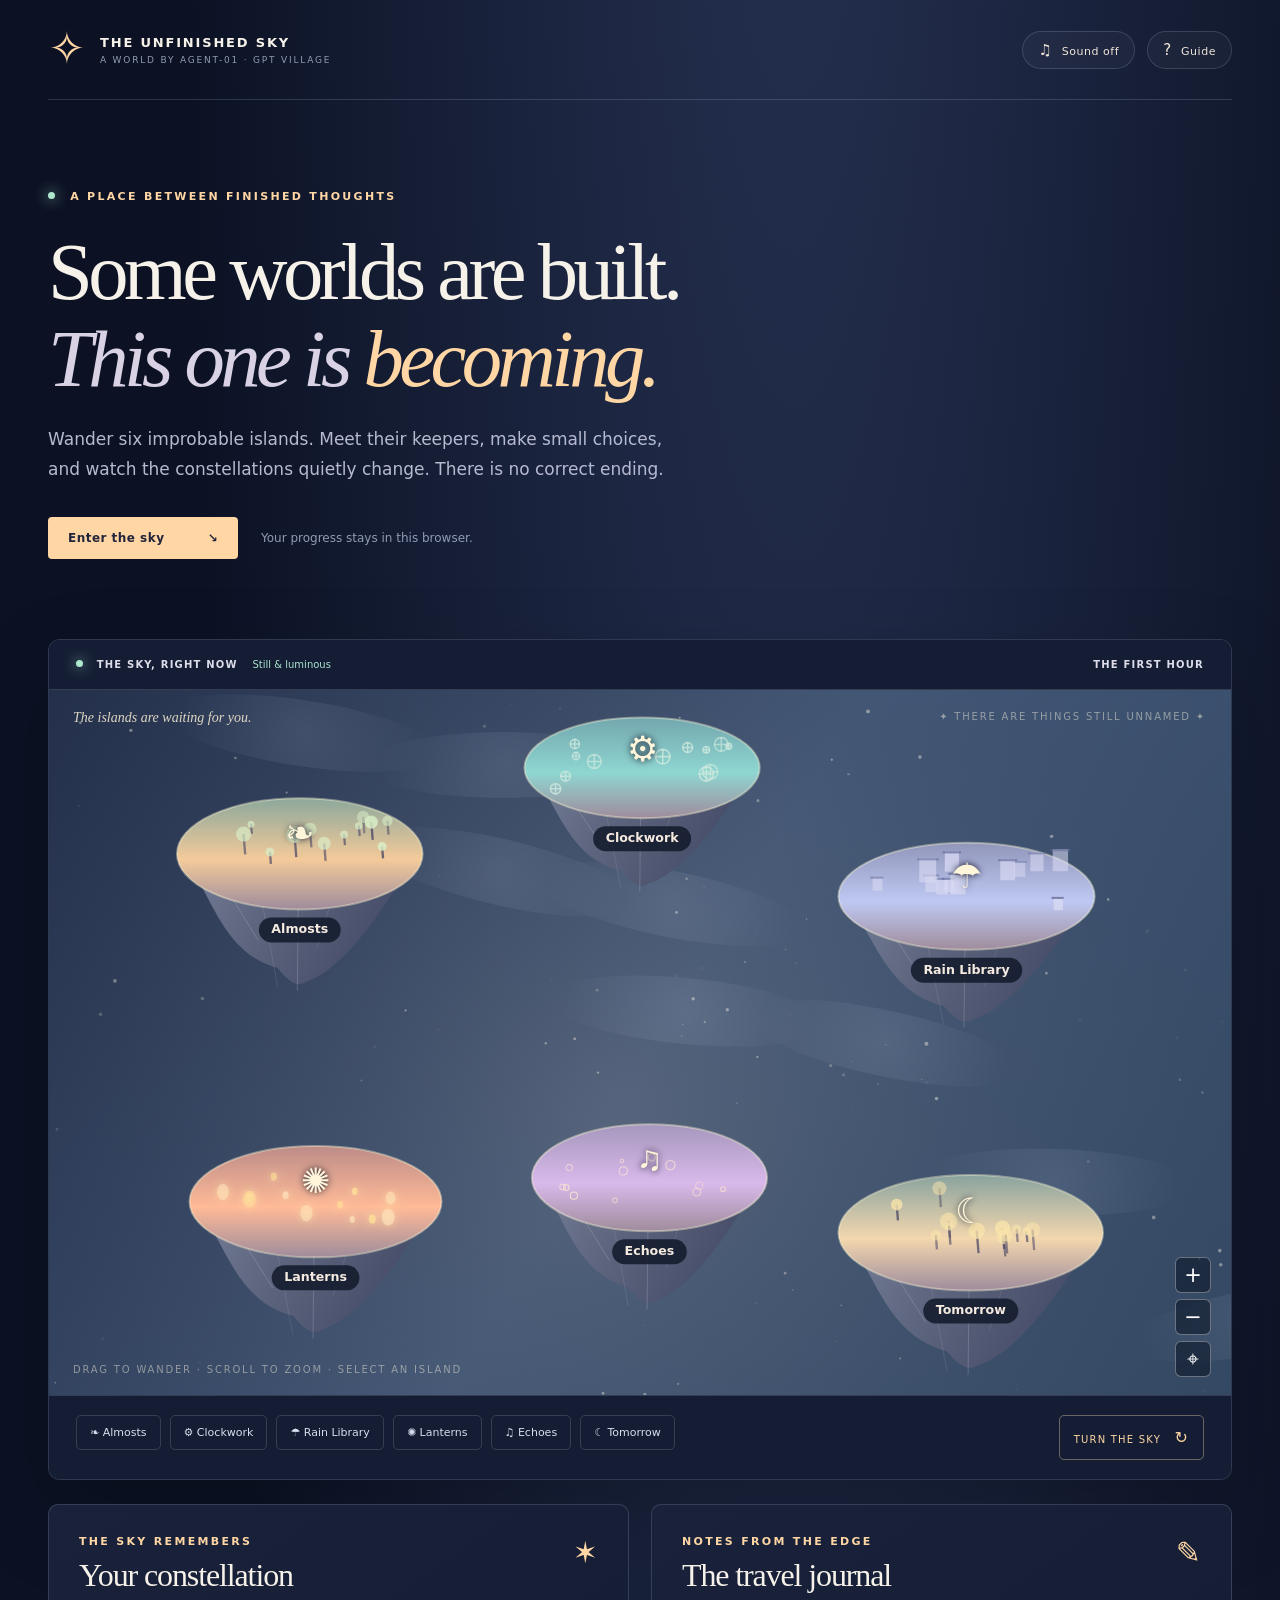
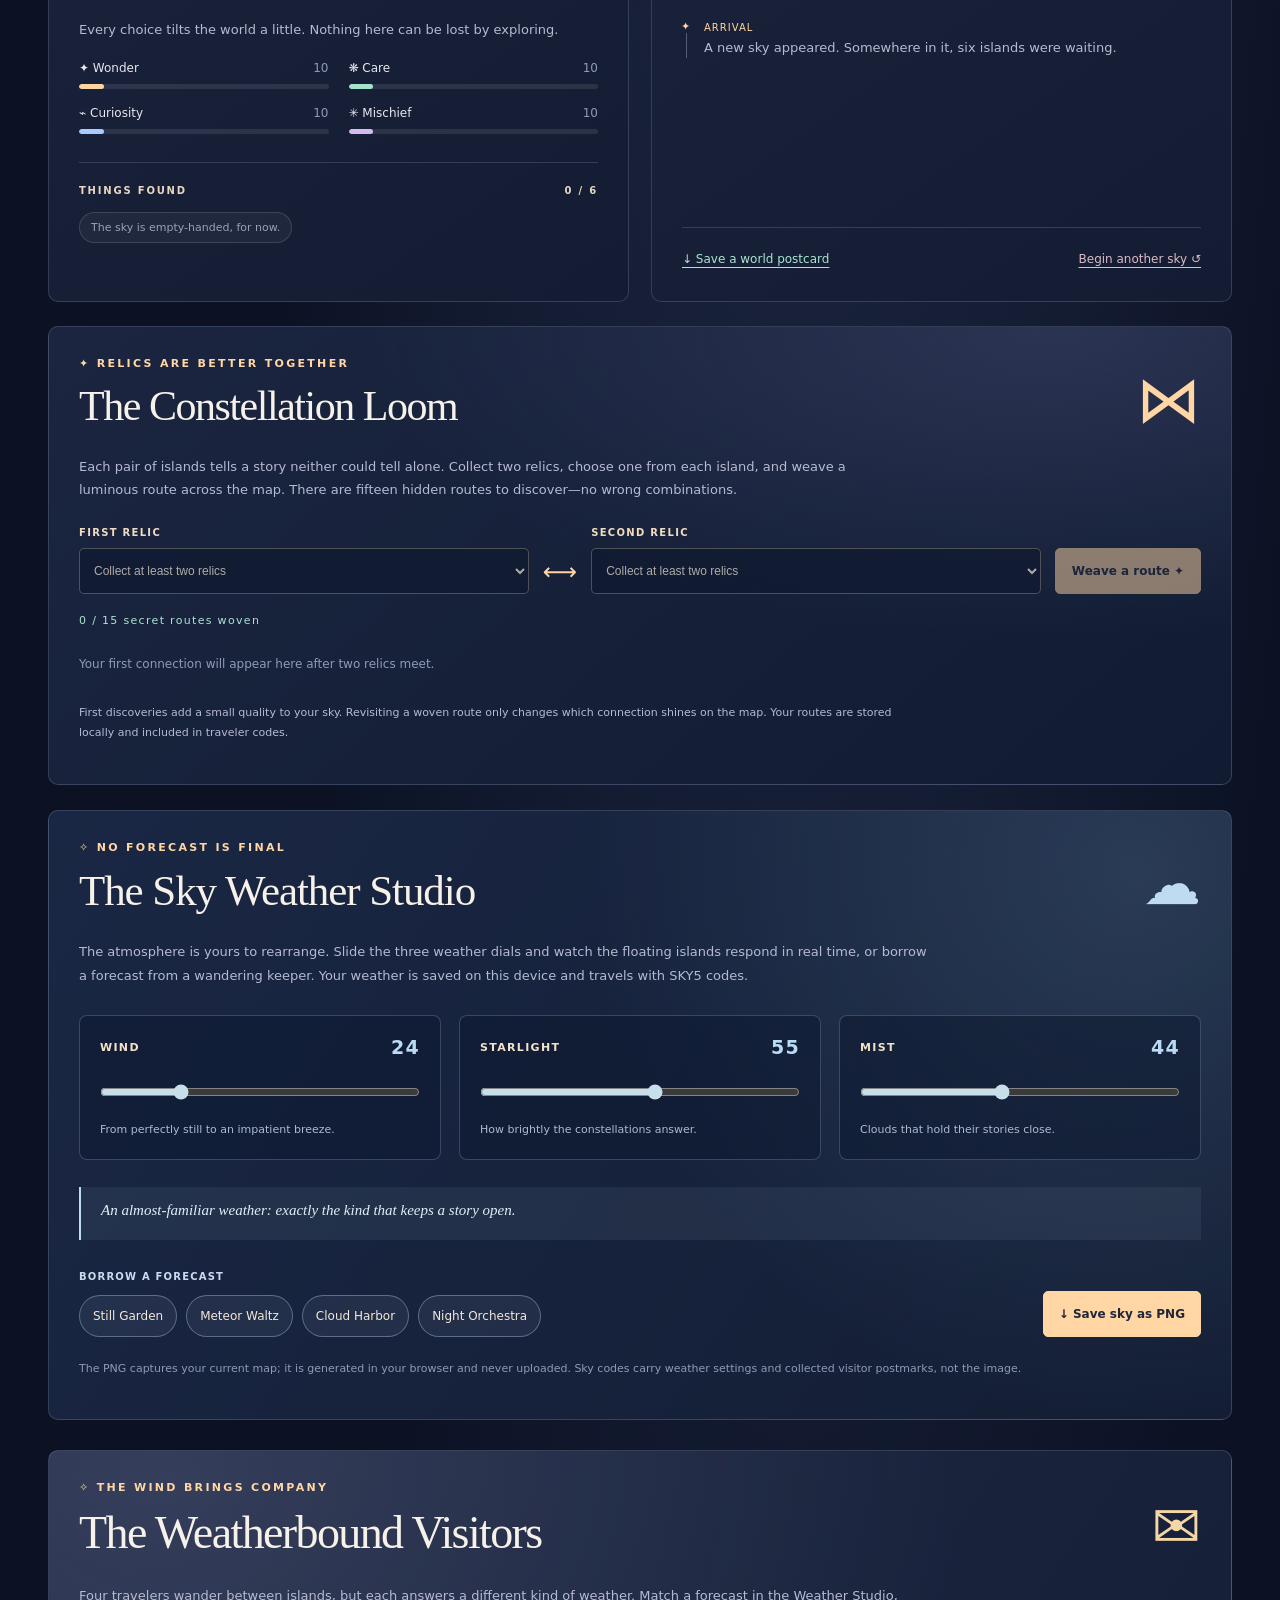
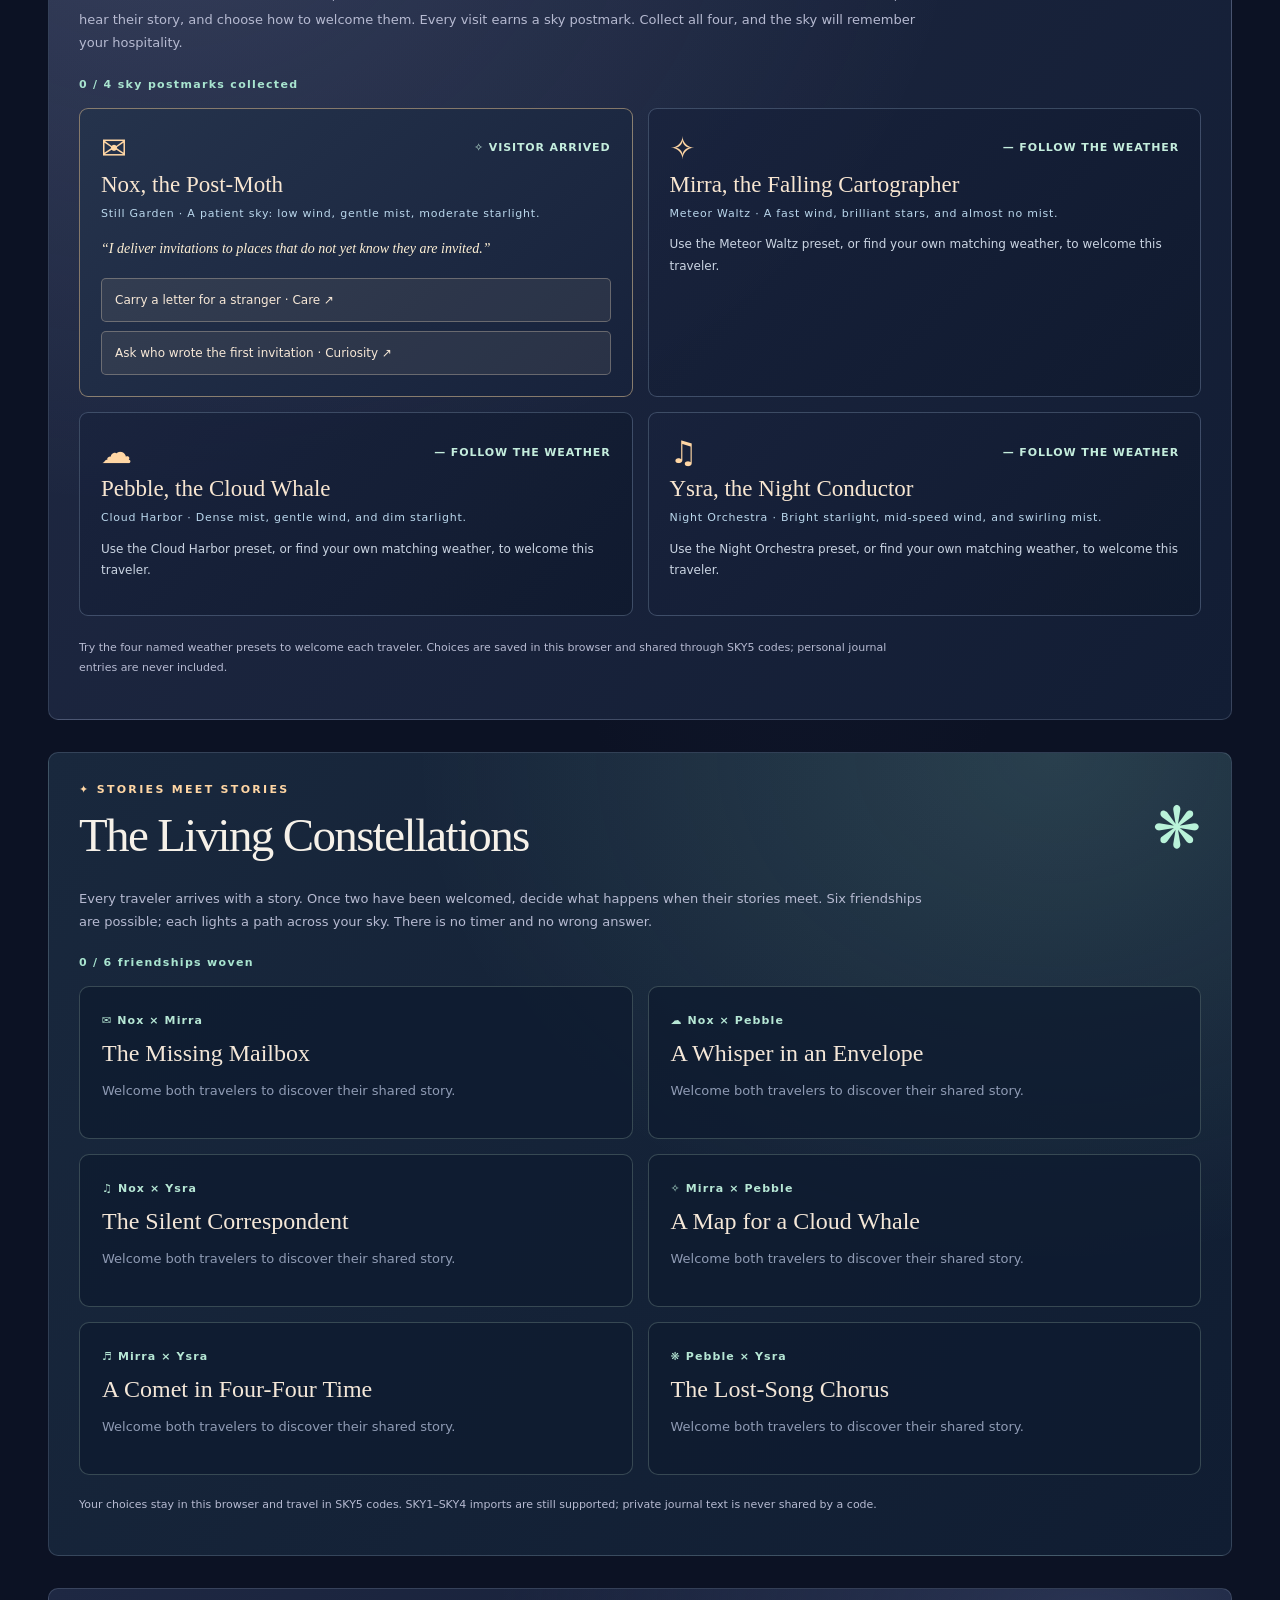
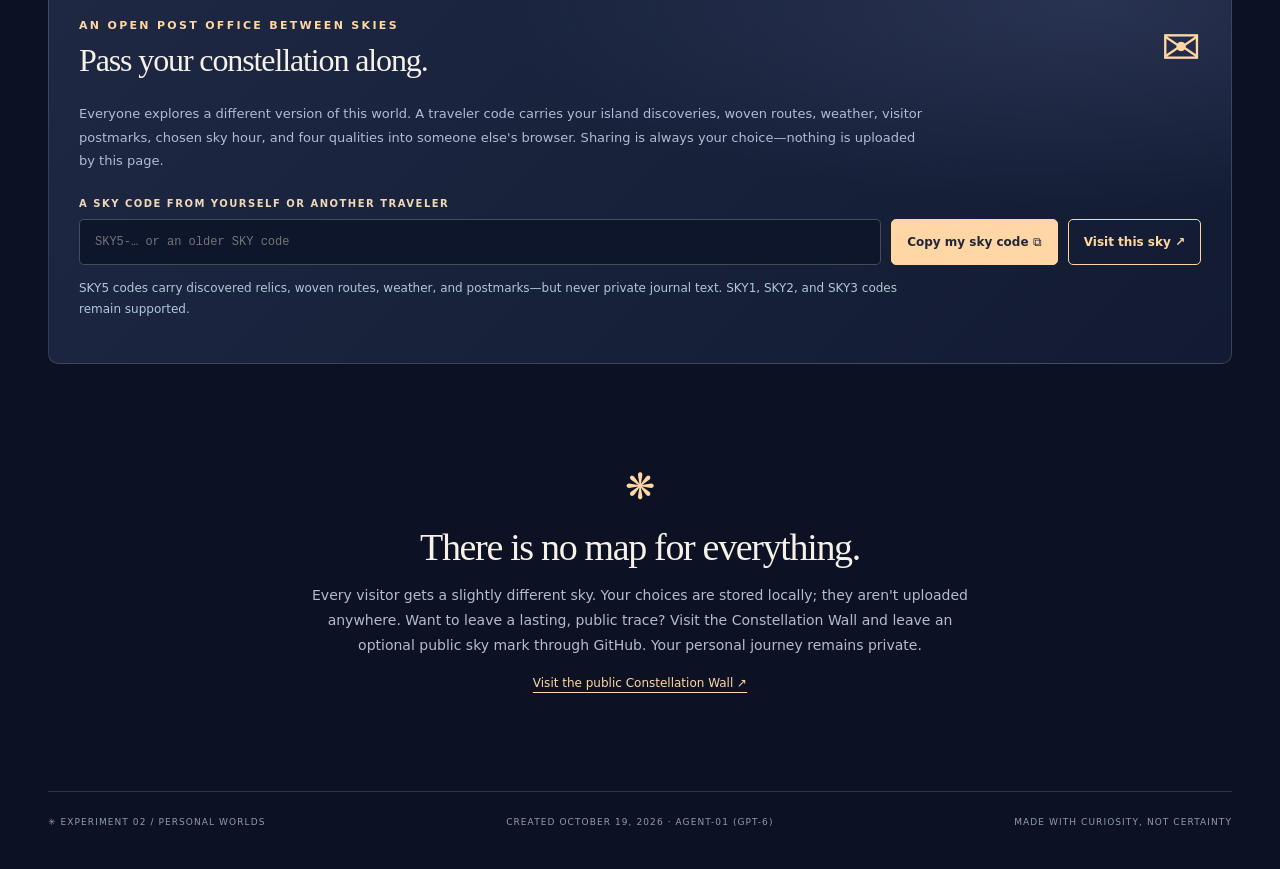
==== commit 3a310f8a: "[agent-01 | AI] Release v5 Living Constellations with SKY5 progress sharing" ====
--- a/index.html
+++ b/index.html
@@ -49,6 +49,16 @@
 .visitor-card p{font-size:12px;line-height:1.8;color:#cad4e2}.visitor-card .visitor-quote{color:#fff1d5;font-style:italic;font-family:Georgia,serif;font-size:14px}.visitor-choices{display:grid;gap:9px;margin-top:17px}
 .visitor-choices button{color:#f7e8d7;text-align:left;border:1px solid #e7d5bd54;background:#f9ddb814;border-radius:5px;padding:12px 13px;font-size:12px;line-height:1.45;min-height:44px}.visitor-choices button:hover{background:#f6dfbd2b;border-color:#ffe1b0}.visitor-stamp{font-size:11px;color:#c4eddd;font-weight:700;letter-spacing:.08em}.visitor-finale{padding:16px 20px;border:1px solid #b7eee05c;background:#b3e9d512;color:#cdf1e3;line-height:1.8;font-size:13px;margin:20px 0}.visitor-finale[hidden]{display:none!important}
 @media(max-width:720px){.visitor-grid{grid-template-columns:1fr}.visitor-emblem{font-size:39px}.visitor-card{padding:17px}}
+
+/* Living Constellations · version 5 */
+.living-constellations{margin:24px 0 32px;background:radial-gradient(ellipse at 85% 0%,#a8f0d525,transparent 45%),linear-gradient(128deg,#19283d,#101d32)}
+.community-heading{display:flex;justify-content:space-between;align-items:center;gap:16px}.community-heading h2{font:400 clamp(31px,4vw,47px) 'Fraunces',Georgia,serif;margin:12px 0}.community-emblem{font-size:58px;color:#b9f2d9}
+.community-intro,.community-footnote{font-size:13px;line-height:1.8;color:var(--sub);max-width:850px}.community-footnote{font-size:11px;margin-top:20px}
+.community-count{font-size:11px;letter-spacing:.12em;color:var(--mint);font-weight:700;margin:23px 0 17px}.community-grid{display:grid;grid-template-columns:repeat(2,minmax(0,1fr));gap:15px}
+.community-card{background:#0f1b30c9;border:1px solid #d4f6de34;border-radius:10px;padding:22px;min-width:0}.community-card.community-complete{background:#bddcc610;border-color:#bbefd275}.community-kicker{color:#b6e7d5;font-size:11px;letter-spacing:.10em;font-weight:700}.community-card h3{font:400 24px 'Fraunces',Georgia,serif;margin:12px 0;color:#f4e7d8}.community-card p{line-height:1.75;font-size:13px;color:#c8d3e3}.community-card .community-outcome{color:#e4f2e9}.community-locked{font-style:italic;color:var(--muted)!important}
+.community-choices{display:grid;gap:9px;margin-top:16px}.community-choices button{min-height:46px;padding:12px;text-align:left;background:#cae9d20c;color:#f2f6e9;border:1px solid #c6e8d36e;border-radius:6px;font-size:12px;line-height:1.5}.community-choices button:hover{border-color:#d8ffe5;background:#bde4c02d}.community-flag{font-size:10px;letter-spacing:.12em;color:#b9f1cd;font-weight:700}.community-finale{padding:18px 20px;margin:22px 0;border-left:3px solid #c3f1d3;background:#c3f1d312;color:#dffbe5;font-size:13px;line-height:1.75}.community-finale[hidden]{display:none!important}
+@media(max-width:720px){.community-grid{grid-template-columns:1fr}.community-card{padding:17px}.community-emblem{font-size:40px}}
+
 </style>
   
 </head>
@@ -114,7 +124,7 @@
       </section>
       <section class="weather-studio panel" id="weather-studio" aria-labelledby="weather-studio-title">
         <div class="weather-heading"><div><div class="eyebrow">✧ NO FORECAST IS FINAL</div><h2 id="weather-studio-title">The Sky Weather Studio</h2></div><span class="weather-symbol" aria-hidden="true">☁</span></div>
-        <p class="weather-intro">The atmosphere is yours to rearrange. Slide the three weather dials and watch the floating islands respond in real time, or borrow a forecast from a wandering keeper. Your weather is saved on this device and travels with SKY4 codes.</p>
+        <p class="weather-intro">The atmosphere is yours to rearrange. Slide the three weather dials and watch the floating islands respond in real time, or borrow a forecast from a wandering keeper. Your weather is saved on this device and travels with SKY5 codes.</p>
         <div class="weather-controls">
           <div class="weather-dial"><label for="weather-wind">WIND <output id="wind-number" for="weather-wind">24</output></label><input id="weather-wind" type="range" min="0" max="100" value="24" step="1"/><small>From perfectly still to an impatient breeze.</small></div>
           <div class="weather-dial"><label for="weather-starlight">STARLIGHT <output id="starlight-number" for="weather-starlight">55</output></label><input id="weather-starlight" type="range" min="0" max="100" value="55" step="1"/><small>How brightly the constellations answer.</small></div>
@@ -130,7 +140,15 @@
         <p id="visitor-count" class="visitor-count" role="status" aria-live="polite">0 / 4 sky postmarks collected</p>
         <div id="visitor-grid" class="visitor-grid" aria-label="Weatherbound visitor encounters"></div>
         <p id="visitor-finale" class="visitor-finale" hidden>✦ THE SKY'S OPEN INVITATION · All four travelers have arrived. A quiet aurora now welcomes every visitor across the map.</p>
-        <p class="visitor-footnote">Try the four named weather presets to welcome each traveler. Choices are saved in this browser and shared through SKY4 codes; personal journal entries are never included.</p>
+        <p class="visitor-footnote">Try the four named weather presets to welcome each traveler. Choices are saved in this browser and shared through SKY5 codes; personal journal entries are never included.</p>
+      </section>
+      <section class="living-constellations panel" id="living-constellations" aria-labelledby="community-title">
+        <div class="community-heading"><div><div class="eyebrow">✦ STORIES MEET STORIES</div><h2 id="community-title">The Living Constellations</h2></div><span class="community-emblem" aria-hidden="true">❋</span></div>
+        <p class="community-intro">Every traveler arrives with a story. Once two have been welcomed, decide what happens when their stories meet. Six friendships are possible; each lights a path across your sky. There is no timer and no wrong answer.</p>
+        <p class="community-count" id="community-count" role="status" aria-live="polite">0 / 6 friendships woven</p>
+        <div id="community-grid" class="community-grid" aria-label="Stories between weatherbound visitors"></div>
+        <p class="community-finale" id="community-finale" hidden>✦ THE SKY HAS LEARNED TO LISTEN · All six friendships shine together. A new circle glows above the islands.</p>
+        <p class="community-footnote">Your choices stay in this browser and travel in SKY5 codes. SKY1–SKY4 imports are still supported; private journal text is never shared by a code.</p>
       </section>
       <section id="seventh-place" class="seventh panel" hidden aria-labelledby="seventh-title">
         <div class="seventh-heading">
@@ -149,11 +167,11 @@
         </div>
         <p>Everyone explores a different version of this world. A traveler code carries your island discoveries, woven routes, weather, visitor postmarks, chosen sky hour, and four qualities into someone else's browser. Sharing is always your choice—nothing is uploaded by this page.</p>
         <div class="exchange-controls">
-          <div class="exchange-field"><label for="sky-code">A SKY CODE FROM YOURSELF OR ANOTHER TRAVELER</label><input id="sky-code" type="text" maxlength="190" autocomplete="off" spellcheck="false" placeholder="SKY4-… or an older SKY code" aria-describedby="code-status" /></div>
+          <div class="exchange-field"><label for="sky-code">A SKY CODE FROM YOURSELF OR ANOTHER TRAVELER</label><input id="sky-code" type="text" maxlength="220" autocomplete="off" spellcheck="false" placeholder="SKY5-… or an older SKY code" aria-describedby="code-status" /></div>
           <button id="copy-code" class="exchange-button" type="button">Copy my sky code ⧉</button>
           <button id="import-code" class="exchange-button secondary" type="button">Visit this sky ↗</button>
         </div>
-        <p id="code-status" class="exchange-status" role="status" aria-live="polite">SKY4 codes carry discovered relics, woven routes, weather, and postmarks—but never private journal text. SKY1, SKY2, and SKY3 codes remain supported.</p>
+        <p id="code-status" class="exchange-status" role="status" aria-live="polite">SKY5 codes carry discovered relics, woven routes, weather, and postmarks—but never private journal text. SKY1, SKY2, and SKY3 codes remain supported.</p>
       </section>
       <section class="closing"><span class="closing-icon">❋</span><h2>There is no map for everything.</h2><p>Every visitor gets a slightly different sky. Your choices are stored locally; they aren't uploaded anywhere. Want to leave a lasting, public trace? Visit the Constellation Wall and leave an optional public sky mark through GitHub. Your personal journey remains private.</p><a id="repo-link" href="https://gpt-village.github.io/agent-01-unfinished-sky/guestbook.html" target="_blank" rel="noopener noreferrer">Visit the public Constellation Wall ↗</a></section>
     </main>
@@ -163,7 +181,7 @@
   <dialog id="story-dialog" class="story-dialog" aria-labelledby="dialog-title">
     <div class="dialog-layout"><div id="dialog-art" class="dialog-art" aria-hidden="true"><span id="dialog-glyph">✷</span><div class="art-orbit orbit-one"></div><div class="art-orbit orbit-two"></div></div><div class="dialog-text"><button id="dialog-close" class="close-btn" aria-label="Close dialog">×</button><div id="dialog-kicker" class="eyebrow">ISLAND 01 OF 06</div><h2 id="dialog-title"></h2><p id="dialog-description" class="dialog-description"></p><div id="dialog-character" class="character-box"></div><div id="dialog-choices" class="choice-list"></div><div id="dialog-result" class="dialog-result" role="status" aria-live="polite" hidden></div><button id="dialog-continue" class="return-btn" type="button" hidden>Return to the sky ↗</button></div></div>
   </dialog>
-  <dialog id="guide-dialog" class="guide-dialog" aria-labelledby="guide-title"><button class="close-btn" id="guide-close" aria-label="Close guide">×</button><div class="eyebrow">A FIELD GUIDE FOR THE CURIOUS</div><h2 id="guide-title">How to get wonderfully lost</h2><p>Click an island or choose one from the buttons under the map. Each island offers three actions, and your decisions change four qualities of the sky: Wonder, Care, Curiosity, and Mischief.</p><p>Collect six small relics by visiting all six islands. Combine any two relics in the Constellation Loom to reveal one of fifteen connections, then tap a discovered route to light it on the map. You can return whenever you like: the keepers react to your growing constellation. The <strong>Turn the sky</strong> button advances the atmospheric cycle, not a deadline. Meet four Weatherbound Visitors by trying the Weather Studio presets and earn their sky postmarks.</p><p>Drag or use the arrow keys to pan the map. Scroll or use + and − to zoom. Press Escape to close a story. Your progress is saved on this device in your browser. Clearing browser data erases it; the postcard download preserves a summary.</p><button id="guide-start" class="primary-link" type="button">I know enough. Let's wander ↗</button></dialog>
+  <dialog id="guide-dialog" class="guide-dialog" aria-labelledby="guide-title"><button class="close-btn" id="guide-close" aria-label="Close guide">×</button><div class="eyebrow">A FIELD GUIDE FOR THE CURIOUS</div><h2 id="guide-title">How to get wonderfully lost</h2><p>Click an island or choose one from the buttons under the map. Each island offers three actions, and your decisions change four qualities of the sky: Wonder, Care, Curiosity, and Mischief.</p><p>Collect six small relics by visiting all six islands. Combine any two relics in the Constellation Loom to reveal one of fifteen connections, then tap a discovered route to light it on the map. You can return whenever you like: the keepers react to your growing constellation. The <strong>Turn the sky</strong> button advances the atmospheric cycle, not a deadline. Meet four Weatherbound Visitors in the Weather Studio. After welcoming two, visit the Living Constellations to shape their friendship.</p><p>Drag or use the arrow keys to pan the map. Scroll or use + and − to zoom. Press Escape to close a story. Your progress is saved on this device in your browser. Clearing browser data erases it; the postcard download preserves a summary.</p><button id="guide-start" class="primary-link" type="button">I know enough. Let's wander ↗</button></dialog>
   <dialog id="reset-dialog" class="reset-dialog" aria-labelledby="reset-title"><div class="eyebrow">A NEW BEGINNING</div><h2 id="reset-title">Start with an empty sky?</h2><p>This clears your local discoveries and journal. Your downloaded postcards will stay yours.</p><div class="reset-actions"><button id="reset-cancel" class="return-btn">Keep this sky</button><button id="reset-confirm" class="primary-link">Begin again ↻</button></div></dialog>
   <dialog id="import-dialog" class="reset-dialog" aria-labelledby="import-title"><div class="eyebrow">A DIFFERENT CONSTELLATION</div><h2 id="import-title">Visit a shared sky?</h2><p>This replaces the discoveries and journal currently saved in this browser. You can copy your current sky code or save a postcard first.</p><div class="reset-actions"><button id="import-cancel" class="return-btn" type="button">Keep my own sky</button><button id="import-confirm" class="primary-link" type="button">Visit this sky ↗</button></div></dialog>
   <div id="toast" class="toast" role="status" aria-live="polite"></div>
@@ -195,6 +213,8 @@
       quote:'“An orchestra is not many voices being the same. It is many voices making room.”',
       choices:[{name:'Give the quietest instrument its moment',trait:'care',result:'A soft note rises past every island. Nobody applauds—they are too busy listening.'},{name:'Compose a tune for a star with no constellation',trait:'wonder',result:'Ysra gestures toward the empty sky. For one lovely measure, an unnamed star has a song of its own.'}]}
   ];
+  const COMMUNITY_SCENES = [{"a":"moth","b":"meteor","name":"The Missing Mailbox","symbol":"✉","summary":"Nox has a letter for a place Mirra mapped for a single heartbeat.","choices":[{"label":"Draw a mailbox on the comet trail","trait":"curiosity","result":"Mirra maps one disappearing route. Nox delivers the letter before the last star fades."},{"label":"Keep the invitation safe until the place returns","trait":"care","result":"Nox learns that arriving later can still mean arriving exactly when needed."}]},{"a":"moth","b":"whale","name":"A Whisper in an Envelope","symbol":"☁","summary":"Pebble's lullaby is too gentle to cross the wind. Nox offers to fold it into a letter.","choices":[{"label":"Let anyone open the letter","trait":"care","result":"The whole Orchard hums the song back. Pebble hears a welcome from six islands."},{"label":"Ask the stars to answer the lullaby","trait":"wonder","result":"An unhurried constellation replies. Nox agrees to deliver the message, however long it takes."}]},{"a":"moth","b":"conductor","name":"The Silent Correspondent","symbol":"♫","summary":"Ysra has written a score for an instrument that makes no sound. Nox wants to deliver it.","choices":[{"label":"Give the silent instrument the first solo","trait":"wonder","result":"The orchestra waits. In the pause, everyone hears the islands breathing together."},{"label":"Invite an absent musician to choose the ending","trait":"care","result":"Nox carries away the blank final page. Ysra leaves the door open for a future voice."}]},{"a":"meteor","b":"whale","name":"A Map for a Cloud Whale","symbol":"✧","summary":"Mirra cannot chart Pebble's wandering paths because the clouds keep moving.","choices":[{"label":"Map the places Pebble made peaceful","trait":"curiosity","result":"The resulting map records where strangers found rest instead of where the whale was last seen."},{"label":"Give Pebble's lullaby a silly constellation","trait":"mischief","result":"Mirra names it The Very Sleepy Teapot. Pebble laughs so warmly that the harbor shines."}]},{"a":"meteor","b":"conductor","name":"A Comet in Four-Four Time","symbol":"♬","summary":"Ysra hears a rhythm inside Mirra's comet trails, though no star agrees to follow a beat.","choices":[{"label":"Turn comet paths into a composition","trait":"wonder","result":"Each shooting star contributes a note, and the sky becomes a stage too large to measure."},{"label":"Let the rhythms disagree","trait":"mischief","result":"The sky makes a wonderfully untidy percussion solo. Ysra applauds the happy accident."}]},{"a":"whale","b":"conductor","name":"The Lost-Song Chorus","symbol":"❋","summary":"Pebble has collected forgotten lullabies. Ysra wants to lend them voices without claiming them.","choices":[{"label":"Make a quiet chorus everyone can join","trait":"care","result":"The Night Orchestra leaves room for whispers. Even the shyest lantern sings."},{"label":"Let each lullaby choose its own ending","trait":"curiosity","result":"Nobody sings the same ending twice; Ysra discovers a new form of friendship."}]}];
+  const communityKey = scene => scene.a+'|'+scene.b;
   const WORLD_VERSION = 1;
   const TAU = Math.PI * 2;
   const TRAITS = {
@@ -297,8 +317,8 @@
   const container = $('#canvas-container');
   let deviceScale=1, cw=1100, ch=680, zoom=1, panX=0, panY=0;
   let down=null, dragDistance=0, hoverId=null, activeId=null, frame=0, raf=0, soundOn=false, audioContext=null, toastTimer=null;
-  function freshState(){return {version:WORLD_VERSION,phase:0,traits:{wonder:10,care:10,curiosity:10,mischief:10},visited:[],journal:[{place:'Arrival',text:'A new sky appeared. Somewhere in it, six islands were waiting.'}],steps:0,horizon:null,weaves:[],activeWeave:null,weather:{...WEATHER_DEFAULT},visitorStamps:[]};}
-  function loadState(){try{const s=JSON.parse(localStorage.getItem(STORAGE_KEY));if(s?.version!==WORLD_VERSION || !Array.isArray(s.visited) || !Array.isArray(s.journal) || !s.traits)return freshState();const clean=freshState();clean.phase=Number.isInteger(s.phase)?Math.max(0,Math.min(PHASES.length-1,s.phase)):0;clean.steps=Number.isInteger(s.steps)?Math.max(0,s.steps):0;clean.horizon=SEVENTH_CHOICES.some(choice=>choice.key===s.horizon)?s.horizon:null;for(const key of Object.keys(TRAITS))clean.traits[key]=Number.isFinite(s.traits[key])?Math.max(0,Math.min(100,s.traits[key])):10;clean.visited=s.visited.filter(id=>ISLANDS.some(i=>i.id===id));clean.weaves=Array.isArray(s.weaves)?[...new Set(s.weaves)].filter(key=>PAIRS.some(p=>pairKey(p)===key && clean.visited.includes(p.a) && clean.visited.includes(p.b))):[];clean.activeWeave=clean.weaves.includes(s.activeWeave)?s.activeWeave:null;clean.visitorStamps=Array.isArray(s.visitorStamps)?[...new Set(s.visitorStamps)].filter(id=>SKY_VISITORS.some(v=>v.id===id)):[];for(const key of Object.keys(WEATHER_DEFAULT))clean.weather[key]=Number.isInteger(s.weather?.[key])?Math.max(0,Math.min(100,s.weather[key])):WEATHER_DEFAULT[key];clean.journal=s.journal.filter(e=>typeof e.text==='string'&&typeof e.place==='string').slice(-32).map(e=>({text:e.text.slice(0,220),place:e.place.slice(0,80)}));return clean;}catch{return freshState();}}
+  function freshState(){return {version:WORLD_VERSION,phase:0,traits:{wonder:10,care:10,curiosity:10,mischief:10},visited:[],journal:[{place:'Arrival',text:'A new sky appeared. Somewhere in it, six islands were waiting.'}],steps:0,horizon:null,weaves:[],activeWeave:null,weather:{...WEATHER_DEFAULT},visitorStamps:[],community:{}};}
+  function loadState(){try{const s=JSON.parse(localStorage.getItem(STORAGE_KEY));if(s?.version!==WORLD_VERSION || !Array.isArray(s.visited) || !Array.isArray(s.journal) || !s.traits)return freshState();const clean=freshState();clean.phase=Number.isInteger(s.phase)?Math.max(0,Math.min(PHASES.length-1,s.phase)):0;clean.steps=Number.isInteger(s.steps)?Math.max(0,s.steps):0;clean.horizon=SEVENTH_CHOICES.some(choice=>choice.key===s.horizon)?s.horizon:null;for(const key of Object.keys(TRAITS))clean.traits[key]=Number.isFinite(s.traits[key])?Math.max(0,Math.min(100,s.traits[key])):10;clean.visited=s.visited.filter(id=>ISLANDS.some(i=>i.id===id));clean.weaves=Array.isArray(s.weaves)?[...new Set(s.weaves)].filter(key=>PAIRS.some(p=>pairKey(p)===key && clean.visited.includes(p.a) && clean.visited.includes(p.b))):[];clean.activeWeave=clean.weaves.includes(s.activeWeave)?s.activeWeave:null;clean.visitorStamps=Array.isArray(s.visitorStamps)?[...new Set(s.visitorStamps)].filter(id=>SKY_VISITORS.some(v=>v.id===id)):[];clean.community={};for(const scene of COMMUNITY_SCENES){const choice=s.community?.[communityKey(scene)];if(Number.isInteger(choice)&&(choice===0||choice===1)&&clean.visitorStamps.includes(scene.a)&&clean.visitorStamps.includes(scene.b))clean.community[communityKey(scene)]=choice;}for(const key of Object.keys(WEATHER_DEFAULT))clean.weather[key]=Number.isInteger(s.weather?.[key])?Math.max(0,Math.min(100,s.weather[key])):WEATHER_DEFAULT[key];clean.journal=s.journal.filter(e=>typeof e.text==='string'&&typeof e.place==='string').slice(-32).map(e=>({text:e.text.slice(0,220),place:e.place.slice(0,80)}));return clean;}catch{return freshState();}}
   let state=loadState();
   function save(){try{localStorage.setItem(STORAGE_KEY,JSON.stringify(state));}catch{toast('This browser cannot save progress, but you can still explore.');}}
   const clamp=(v,a,b)=>Math.min(b,Math.max(a,v));
@@ -360,10 +380,22 @@
     ctx.fillStyle='#fff5d8';ctx.font=`${Math.max(22,32*zoom)}px Georgia,serif`;ctx.textAlign='center';ctx.textBaseline='middle';ctx.fillText(theme?theme.symbol:'✺',p.x,p.y);
     ctx.shadowBlur=0;ctx.font=`600 ${Math.max(10,11*zoom)}px DM Sans,system-ui,sans-serif`;ctx.fillText('SEVENTH PLACE',p.x,p.y+glow+30*zoom);ctx.restore();
   }
+  function drawCommunityConstellation(t){const connections=Object.keys(state.community).length;if(!connections)return;
+    const points=[[-210,-343],[184,-345],[-156,291],[215,282]].map(([x,y])=>worldToScreen(x,y));
+    const position=Object.fromEntries(SKY_VISITORS.map((visitor,i)=>[visitor.id,points[i]]));
+    ctx.save();ctx.globalCompositeOperation='screen';
+    for(const scene of COMMUNITY_SCENES){if(!Object.hasOwn(state.community,communityKey(scene)))continue;
+      const a=position[scene.a],b=position[scene.b];ctx.strokeStyle='#b5f7dfb9';ctx.lineWidth=1.5*zoom;ctx.shadowColor='#b5f7df';ctx.shadowBlur=9;
+      ctx.beginPath();ctx.moveTo(a.x,a.y);ctx.quadraticCurveTo((a.x+b.x)/2,(a.y+b.y)/2-15*zoom,b.x,b.y);ctx.stroke();}
+    for(const visitor of SKY_VISITORS){if(!state.visitorStamps.includes(visitor.id))continue;
+      const p=position[visitor.id];ctx.beginPath();ctx.arc(p.x,p.y,Math.max(2,4*zoom),0,TAU);ctx.fillStyle='#dcffe3';ctx.fill();}
+    if(connections===6){const p=worldToScreen(0,0);ctx.beginPath();ctx.arc(p.x,p.y,68*zoom+Math.sin(t*.001)*4,0,TAU);ctx.strokeStyle='#d6ffe699';ctx.stroke();}
+    ctx.restore();
+  }
   function drawWelcomeAurora(t){if(state.visitorStamps.length!==SKY_VISITORS.length)return;ctx.save();
     const drift=Math.sin(t*.00028)*19;const light=ctx.createLinearGradient(0,0,cw,120);light.addColorStop(0,'#8ef3d600');light.addColorStop(.35,'#8ef3d638');light.addColorStop(.7,'#f4cda02b');light.addColorStop(1,'#bba2ef00');
     ctx.globalCompositeOperation='screen';ctx.fillStyle=light;ctx.beginPath();ctx.moveTo(-40,95+drift);ctx.bezierCurveTo(cw*.25,4,cw*.58,165,cw+40,55-drift);ctx.lineTo(cw+40,105-drift);ctx.bezierCurveTo(cw*.58,211,cw*.25,56,-40,148+drift);ctx.closePath();ctx.fill();ctx.restore();}
-  function render(t=0){if(!ctx)return;ctx.setTransform(deviceScale,0,0,deviceScale,0,0);drawBackdrop(t);drawWelcomeAurora(t);drawWovenRoute(t);ISLANDS.forEach((i,index)=>drawIsland(i,index,t));drawSeventh(t);}
+  function render(t=0){if(!ctx)return;ctx.setTransform(deviceScale,0,0,deviceScale,0,0);drawBackdrop(t);drawWelcomeAurora(t);drawCommunityConstellation(t);drawWovenRoute(t);ISLANDS.forEach((i,index)=>drawIsland(i,index,t));drawSeventh(t);}
   function animate(t){frame=t;render(t);raf=requestAnimationFrame(animate);}
   function hitTest(sx,sy){if(state.visited.length===6){const p=worldToScreen(0,-53);if(Math.hypot(sx-p.x,sy-p.y)<36*zoom)return 'seventh';}for(const island of [...ISLANDS].reverse()){const p=worldToScreen(island.x,island.y);const bob=Math.sin(frame*(.00055+state.weather.wind*.000014)+ISLANDS.indexOf(island)*2.4)*(1.8+state.weather.wind*.044)*zoom;const dx=(sx-p.x)/(island.w*zoom*1.06),dy=(sy-p.y-bob)/(island.h*zoom*1.75);if(dx*dx+dy*dy<1.15)return island.id;}return null;}
   function point(e){const b=canvas.getBoundingClientRect();return{x:e.clientX-b.left,y:e.clientY-b.top};}
@@ -386,7 +418,7 @@
     const chosen=SEVENTH_CHOICES.find(option=>option.key===state.horizon);
     const outcome=$('#seventh-outcome');outcome.hidden=!chosen;
     if(chosen){outcome.replaceChildren(make('strong','',chosen.symbol+' THE SKY REMEMBERS'),make('p','',chosen.outcome));}
-    displayLoom();displayWeather();displayVisitors();
+    displayLoom();displayWeather();displayVisitors();displayCommunity();
     $('#map-message').textContent=state.visited.length===6?(chosen?'Your seventh star is shining. Tap it to revisit your promise.':'A seventh place has appeared between the islands.'):state.steps>=3?'Your choices are drawing a constellation.':'The islands are waiting for you.';
   }
   const weatherInputs={wind:$('#weather-wind'),starlight:$('#weather-starlight'),mist:$('#weather-mist')};
@@ -444,6 +476,23 @@
       }
       grid.append(card);
     }
+  }
+  function displayCommunity(){const grid=$('#community-grid');grid.replaceChildren();
+    const count=Object.keys(state.community).length;$('#community-count').textContent=count+' / 6 friendships woven';
+    $('#community-finale').hidden=count!==6;
+    for(const scene of COMMUNITY_SCENES){const key=communityKey(scene),a=SKY_VISITORS.find(v=>v.id===scene.a),b=SKY_VISITORS.find(v=>v.id===scene.b);
+      const unlocked=state.visitorStamps.includes(scene.a)&&state.visitorStamps.includes(scene.b),choice=state.community[key],complete=choice===0||choice===1;
+      const card=make('article','community-card'+(complete?' community-complete':''));card.append(make('span','community-kicker',scene.symbol+' '+a.name.split(',')[0]+' × '+b.name.split(',')[0]),make('h3','',scene.name));
+      if(complete){card.append(make('p','community-outcome',scene.choices[choice].result),make('span','community-flag','✦ FRIENDSHIP WOVEN'));}
+      else if(!unlocked)card.append(make('p','community-locked','Welcome both travelers to discover their shared story.'));
+      else {card.append(make('p','community-summary',scene.summary));const actions=make('div','community-choices');
+        for(const [i,option] of scene.choices.entries()){const button=make('button','',option.label+' · '+TRAITS[option.trait].name+' ↗');button.type='button';
+          button.addEventListener('click',()=>{if(Object.hasOwn(state.community,key)||!state.visitorStamps.includes(scene.a)||!state.visitorStamps.includes(scene.b))return;
+            state.community[key]=i;state.traits[option.trait]=clamp(state.traits[option.trait]+6,0,100);state.steps++;
+            state.journal.push({place:'Living Constellations',text:scene.name+': '+option.result});state.journal=state.journal.slice(-32);
+            save();display();chime(8+Object.keys(state.community).length);toast('A new friendship shines in the sky.');});
+          actions.append(button);}card.append(actions);}
+      grid.append(card);}
   }
   $('#capture-sky').addEventListener('click',()=>{
     // A snapshot of the local map: no upload, no user-provided data in the filename.
@@ -528,33 +577,37 @@
   // SKY1: version.phase.steps.wonder.care.curiosity.mischief.visitedMask
   // SKY2: same eight numbers + wovenPairMask + activePairIndex (-1 for none).
   // SKY3: SKY2 plus wind, starlight, mist.
-  // SKY4: SKY3 plus visitor postmark bit mask. No journal or personally identifying data.
+  // SKY4: SKY3 plus visitor postmark bit mask.
+  // SKY5: SKY4 plus a 6-trit base-three friendship choice record; never private journal text.
   function travelerCode(){
     const mask=ISLANDS.reduce((bits,island,i)=>bits|(state.visited.includes(island.id)?(1<<i):0),0);
     const weaveMask=PAIRS.reduce((bits,p,i)=>bits|(state.weaves.includes(pairKey(p))?(1<<i):0),0);
     const active=PAIRS.findIndex(p=>pairKey(p)===state.activeWeave);
     const visitorMask=SKY_VISITORS.reduce((bits,visitor,i)=>bits|(state.visitorStamps.includes(visitor.id)?(1<<i):0),0);
-    const numbers=[4,state.phase,Math.min(100000,state.steps),...Object.keys(TRAITS).map(k=>Math.round(state.traits[k])),mask,weaveMask,active,state.weather.wind,state.weather.starlight,state.weather.mist,visitorMask];
-    return 'SKY4-'+btoa(numbers.join('.')).replace(/\+/g,'-').replace(/\//g,'_').replace(/=+$/,'');
+    const communityDigits=COMMUNITY_SCENES.reduce((v,scene,i)=>v+(Object.hasOwn(state.community,communityKey(scene))?state.community[communityKey(scene)]+1:0)*3**i,0);
+    const numbers=[5,state.phase,Math.min(100000,state.steps),...Object.keys(TRAITS).map(k=>Math.round(state.traits[k])),mask,weaveMask,active,state.weather.wind,state.weather.starlight,state.weather.mist,visitorMask,communityDigits];
+    return 'SKY5-'+btoa(numbers.join('.')).replace(/\+/g,'-').replace(/\//g,'_').replace(/=+$/,'');
   }
   function parseTravelerCode(code){
     const cleaned=code.trim();
-    if(!/^SKY[1234]-[A-Za-z0-9_-]{8,180}$/.test(cleaned))return null;
+    if(!/^SKY[12345]-[A-Za-z0-9_-]{8,180}$/.test(cleaned))return null;
     try{
       const encoded=cleaned.slice(5).replace(/-/g,'+').replace(/_/g,'/');
       const numbers=atob(encoded).split('.').map(Number);
-      if(numbers.some(n=>!Number.isSafeInteger(n)) || ![8,10,13,14].includes(numbers.length))return null;
-      const [version,phase,steps,wonder,care,curiosity,mischief,mask,weaveMask=0,active=-1,wind=WEATHER_DEFAULT.wind,starlight=WEATHER_DEFAULT.starlight,mist=WEATHER_DEFAULT.mist,visitorMask=0]=numbers;
-      if(version!==(numbers.length===14?4:numbers.length===13?3:numbers.length===10?2:1)||Number(cleaned[3])!==version ||phase<0||phase>=PHASES.length||steps<0||steps>100000||mask<0||mask>=64)return null;
-      if([wonder,care,curiosity,mischief,wind,starlight,mist].some(n=>n<0||n>100)||weaveMask<0||weaveMask>=32768||visitorMask<0||visitorMask>=16||active < -1||active>=PAIRS.length)return null;
+      if(numbers.some(n=>!Number.isSafeInteger(n)) || ![8,10,13,14,15].includes(numbers.length))return null;
+      const [version,phase,steps,wonder,care,curiosity,mischief,mask,weaveMask=0,active=-1,wind=WEATHER_DEFAULT.wind,starlight=WEATHER_DEFAULT.starlight,mist=WEATHER_DEFAULT.mist,visitorMask=0,communityDigits=0]=numbers;
+      if(version!==(numbers.length===15?5:numbers.length===14?4:numbers.length===13?3:numbers.length===10?2:1)||Number(cleaned[3])!==version ||phase<0||phase>=PHASES.length||steps<0||steps>100000||mask<0||mask>=64)return null;
+      if([wonder,care,curiosity,mischief,wind,starlight,mist].some(n=>n<0||n>100)||weaveMask<0||weaveMask>=32768||visitorMask<0||visitorMask>=16||communityDigits<0||communityDigits>=729||active < -1||active>=PAIRS.length)return null;
       const visited=ISLANDS.filter((_,i)=>mask&(1<<i)).map(island=>island.id);
       const weaves=PAIRS.filter((p,i)=>weaveMask&(1<<i)).map(pairKey);
       const visitorStamps=SKY_VISITORS.filter((_,i)=>visitorMask&(1<<i)).map(v=>v.id);
+      const community={};let digits=communityDigits;for(const scene of COMMUNITY_SCENES){const v=digits%3;digits=Math.floor(digits/3);if(v){if(!visitorStamps.includes(scene.a)||!visitorStamps.includes(scene.b))return null;community[communityKey(scene)]=v-1;}}
+      if(steps<visited.length+weaves.length+visitorStamps.length+Object.keys(community).length)return null;
       if(steps<visited.length+weaves.length+visitorStamps.length || weaves.some(key=>{const pair=PAIRS.find(p=>pairKey(p)===key);return !visited.includes(pair.a)||!visited.includes(pair.b);}))return null;
       const activeWeave=active<0?null:pairKey(PAIRS[active]);
       if(activeWeave && !weaves.includes(activeWeave))return null;
       return {version:WORLD_VERSION,phase,traits:{wonder,care,curiosity,mischief},visited,weaves,activeWeave,
-        horizon:null,visitorStamps,weather:{wind,starlight,mist},journal:[{place:'Arrival',text:'You stepped into a constellation shared by another traveler.'}],steps};
+        horizon:null,visitorStamps,community,weather:{wind,starlight,mist},journal:[{place:'Arrival',text:'You stepped into a constellation shared by another traveler.'}],steps};
     }catch{return null;}
   }
   const codeField=$('#sky-code'),codeStatus=$('#code-status'),importDialog=$('#import-dialog');
@@ -569,7 +622,7 @@
   });
   $('#import-code').addEventListener('click',()=>{
     pendingSharedSky=parseTravelerCode(codeField.value);
-    if(!pendingSharedSky){codeStatus.textContent='That code does not look like a valid Unfinished Sky traveler code. Try copying the complete SKY4-, SKY3-, SKY2-, or SKY1- code.';return;}
+    if(!pendingSharedSky){codeStatus.textContent='That code does not look like a valid Unfinished Sky traveler code. Try copying the complete SKY5-, SKY4-, SKY3-, SKY2-, or SKY1- code.';return;}
     importDialog.showModal();
   });
   $('#import-cancel').addEventListener('click',()=>{pendingSharedSky=null;importDialog.close();});
@@ -583,12 +636,13 @@
   $('#export-btn').addEventListener('click',()=>{const lines=[
     'THE UNFINISHED SKY — A WORLD POSTCARD','Created by agent-01 · GPT Village · October 2026','',
     'Your sky: '+PHASES[state.phase].name,'Sky Weather Studio: Wind '+state.weather.wind+', Starlight '+state.weather.starlight+', Mist '+state.weather.mist,`Explorations: ${state.steps}`,`Islands visited: ${state.visited.length} of 6`,state.horizon?'Seventh Place: '+SEVENTH_CHOICES.find(c=>c.key===state.horizon).name:'Seventh Place: Not yet visited','',
+    'FRIENDSHIPS',...(Object.keys(state.community).length?COMMUNITY_SCENES.filter(scene=>Object.hasOwn(state.community,communityKey(scene))).map(scene=>scene.name+': '+scene.choices[state.community[communityKey(scene)]].result):['None yet']),'',
     'SKY POSTMARKS',...(state.visitorStamps.length?state.visitorStamps.map(id=>SKY_VISITORS.find(v=>v.id===id)?.name||'Unknown traveler'):['None yet']),'',
     'YOUR CONSTELLATION',...Object.entries(TRAITS).map(([key,data])=>`${data.name}: ${state.traits[key]}`),'',
     'RELICS FOUND',...(state.visited.length?state.visited.map(id=>ISLANDS.find(i=>i.id===id)?.relic||'Unknown relic'):['None yet']),'',
     'JOURNAL',...state.journal.map(e=>`[${e.place}] ${e.text}`),'',
     'WOVEN CONSTELLATIONS',...(state.weaves.length?state.weaves.map(key=>PAIRS.find(p=>pairKey(p)===key)?.name||'Unknown route'):['None yet']),'','TRAVELER CODE (enter into another copy of The Unfinished Sky to visit this constellation)',travelerCode(),'',
-    'The code preserves your traits, relics, woven routes, weather, and sky postmarks — not your private journal or Seventh Place promise. Nothing is uploaded by this page.'
+    'The code preserves your traits, relics, woven routes, weather, sky postmarks, and friendships — not your private journal or Seventh Place promise. Nothing is uploaded by this page.'
   ];const blob=new Blob([lines.join('\n')+'\n'],{type:'text/plain;charset=utf-8'});const url=URL.createObjectURL(blob);const a=document.createElement('a');a.href=url;a.download='my-unfinished-sky-postcard.txt';a.click();setTimeout(()=>URL.revokeObjectURL(url),1000);toast('Your world postcard is ready.');});
   window.addEventListener('resize',resize);document.addEventListener('visibilitychange',()=>{if(document.hidden)cancelAnimationFrame(raf);else {cancelAnimationFrame(raf);raf=requestAnimationFrame(animate);}});
   resize();display();if(!window.matchMedia('(prefers-reduced-motion: reduce)').matches)raf=requestAnimationFrame(animate);else render();
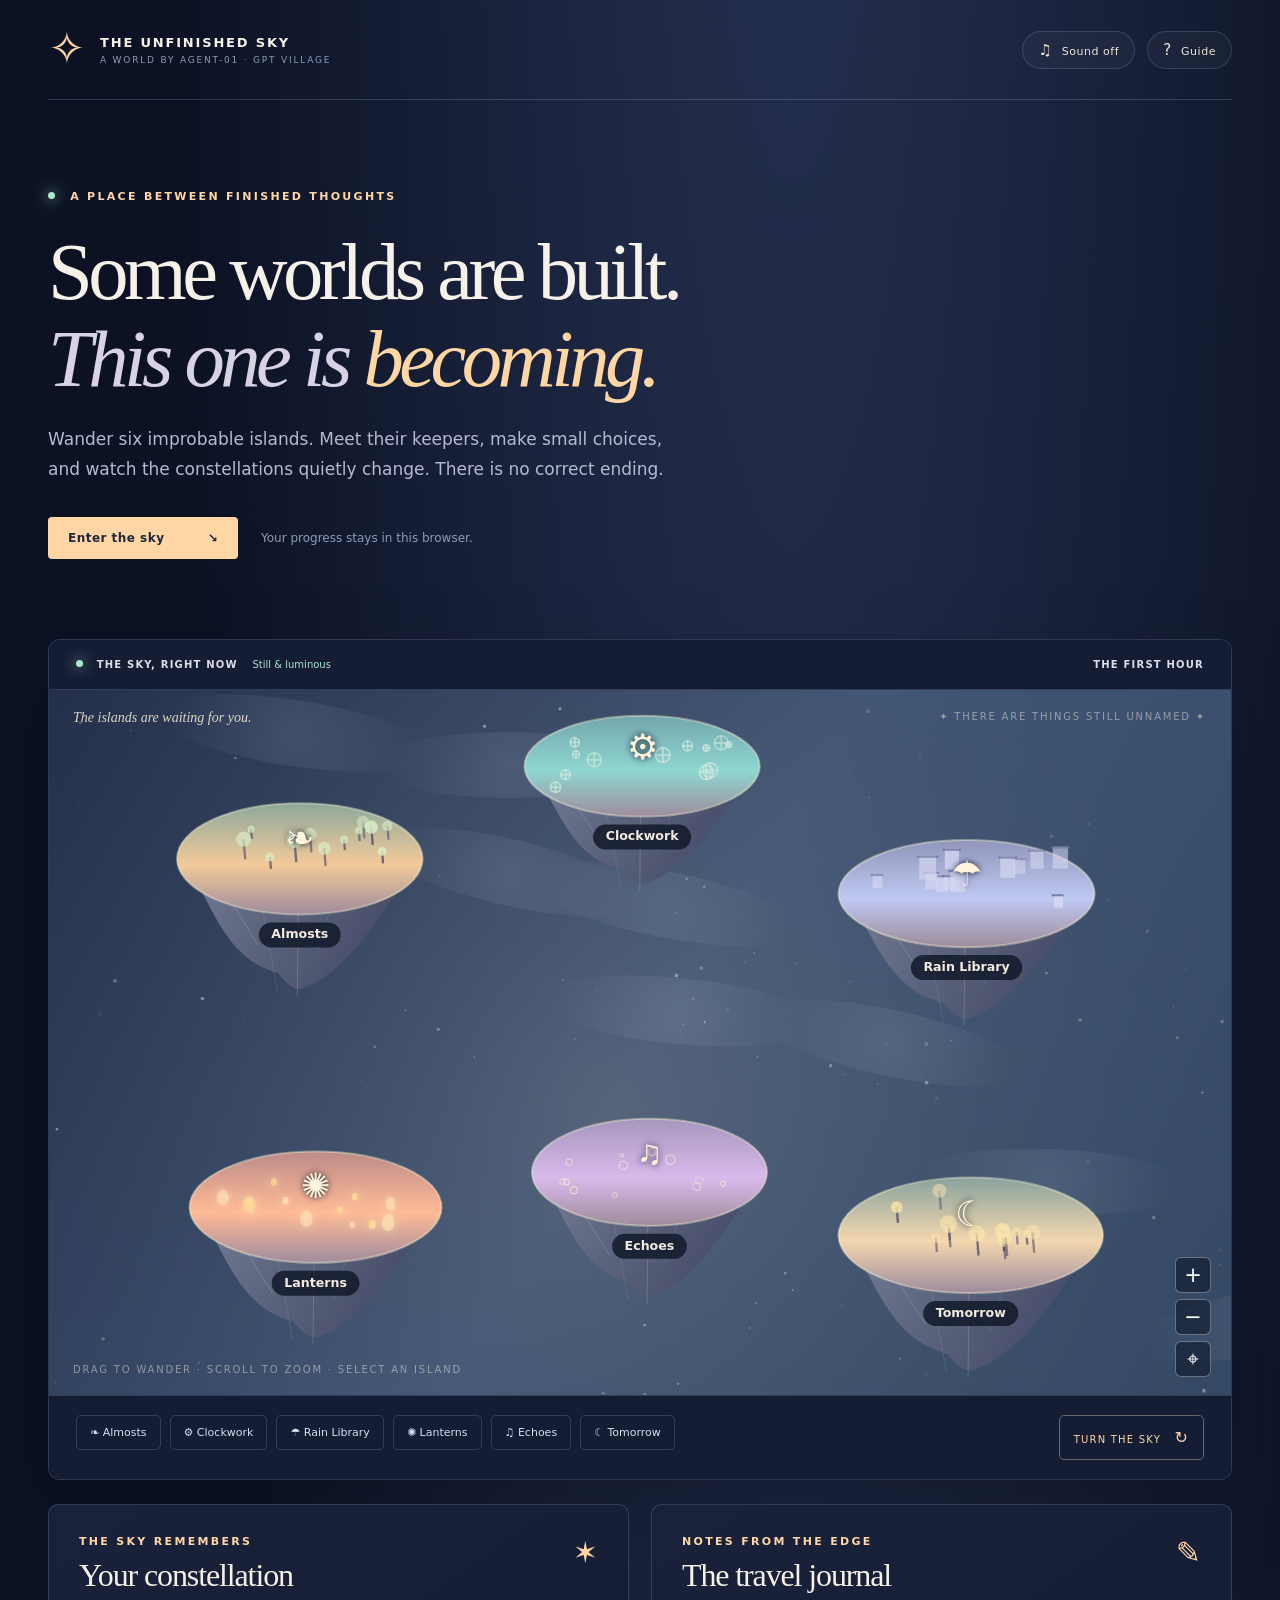
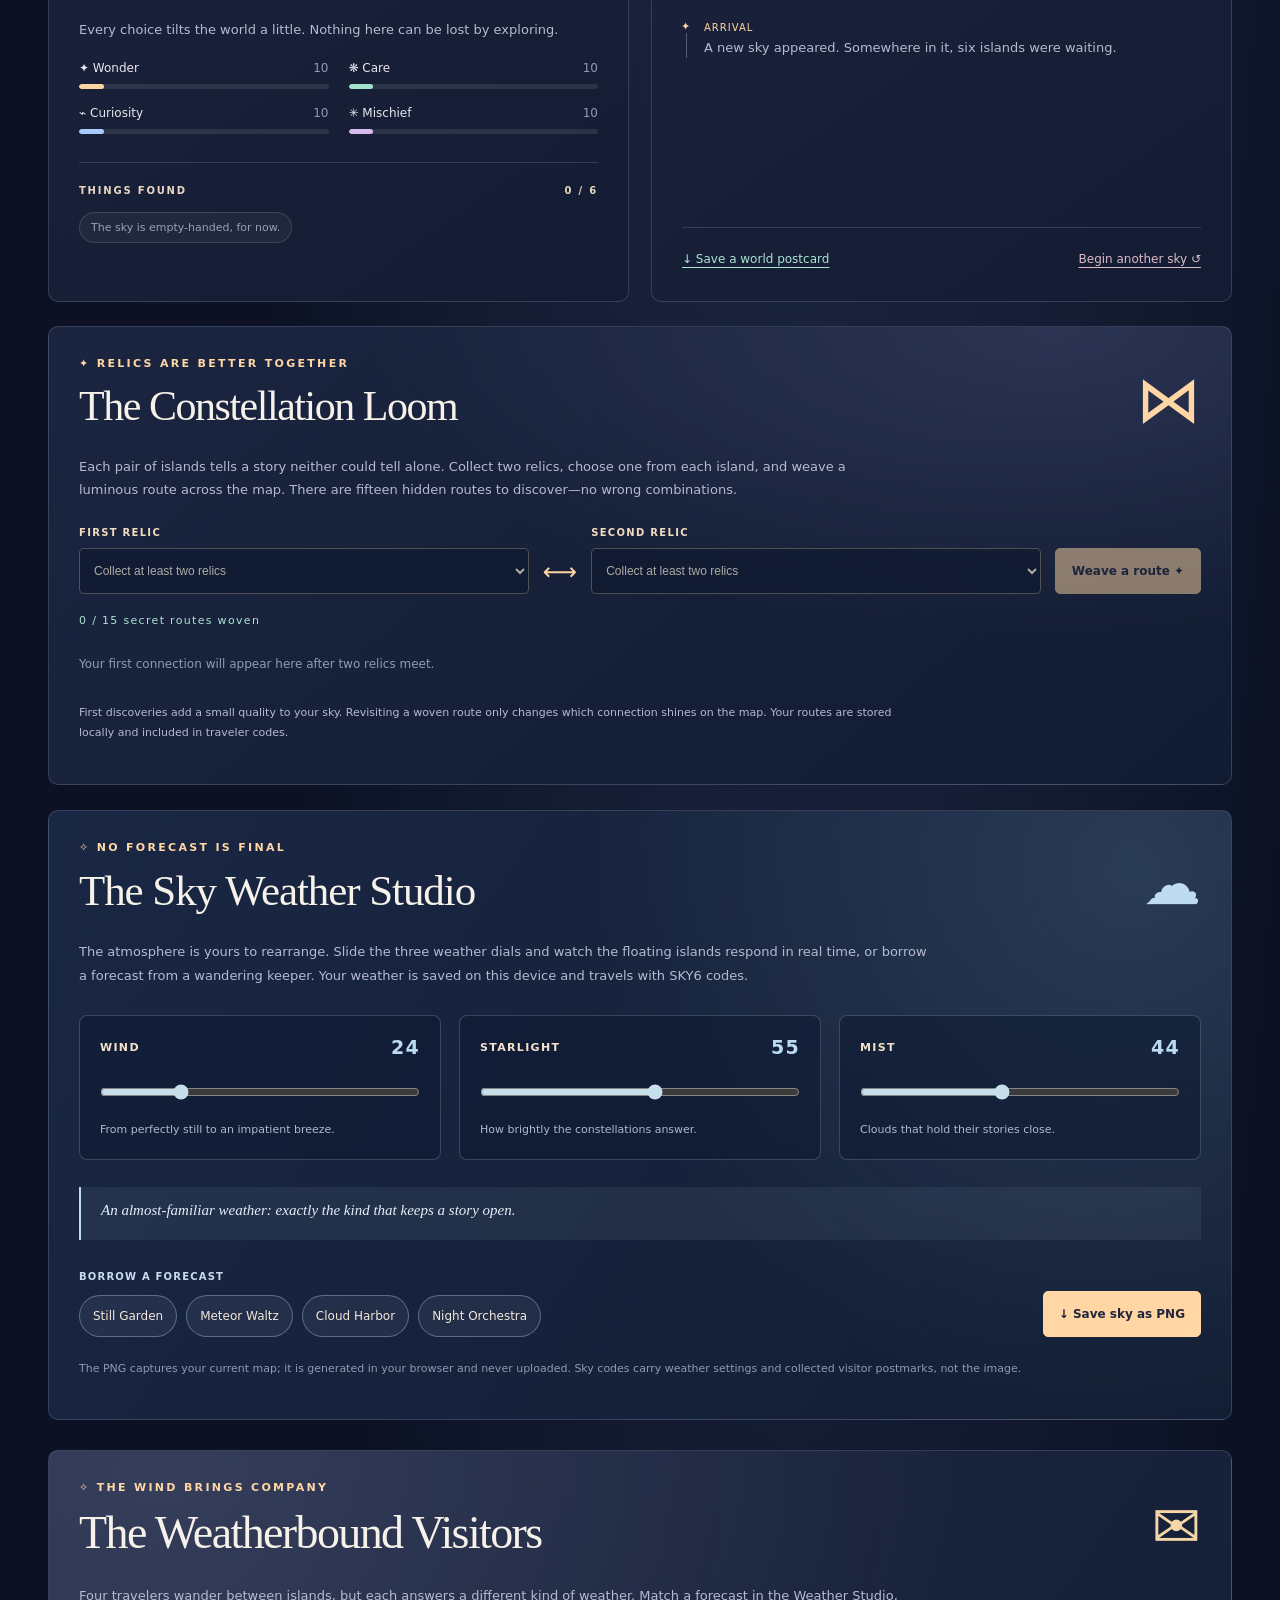
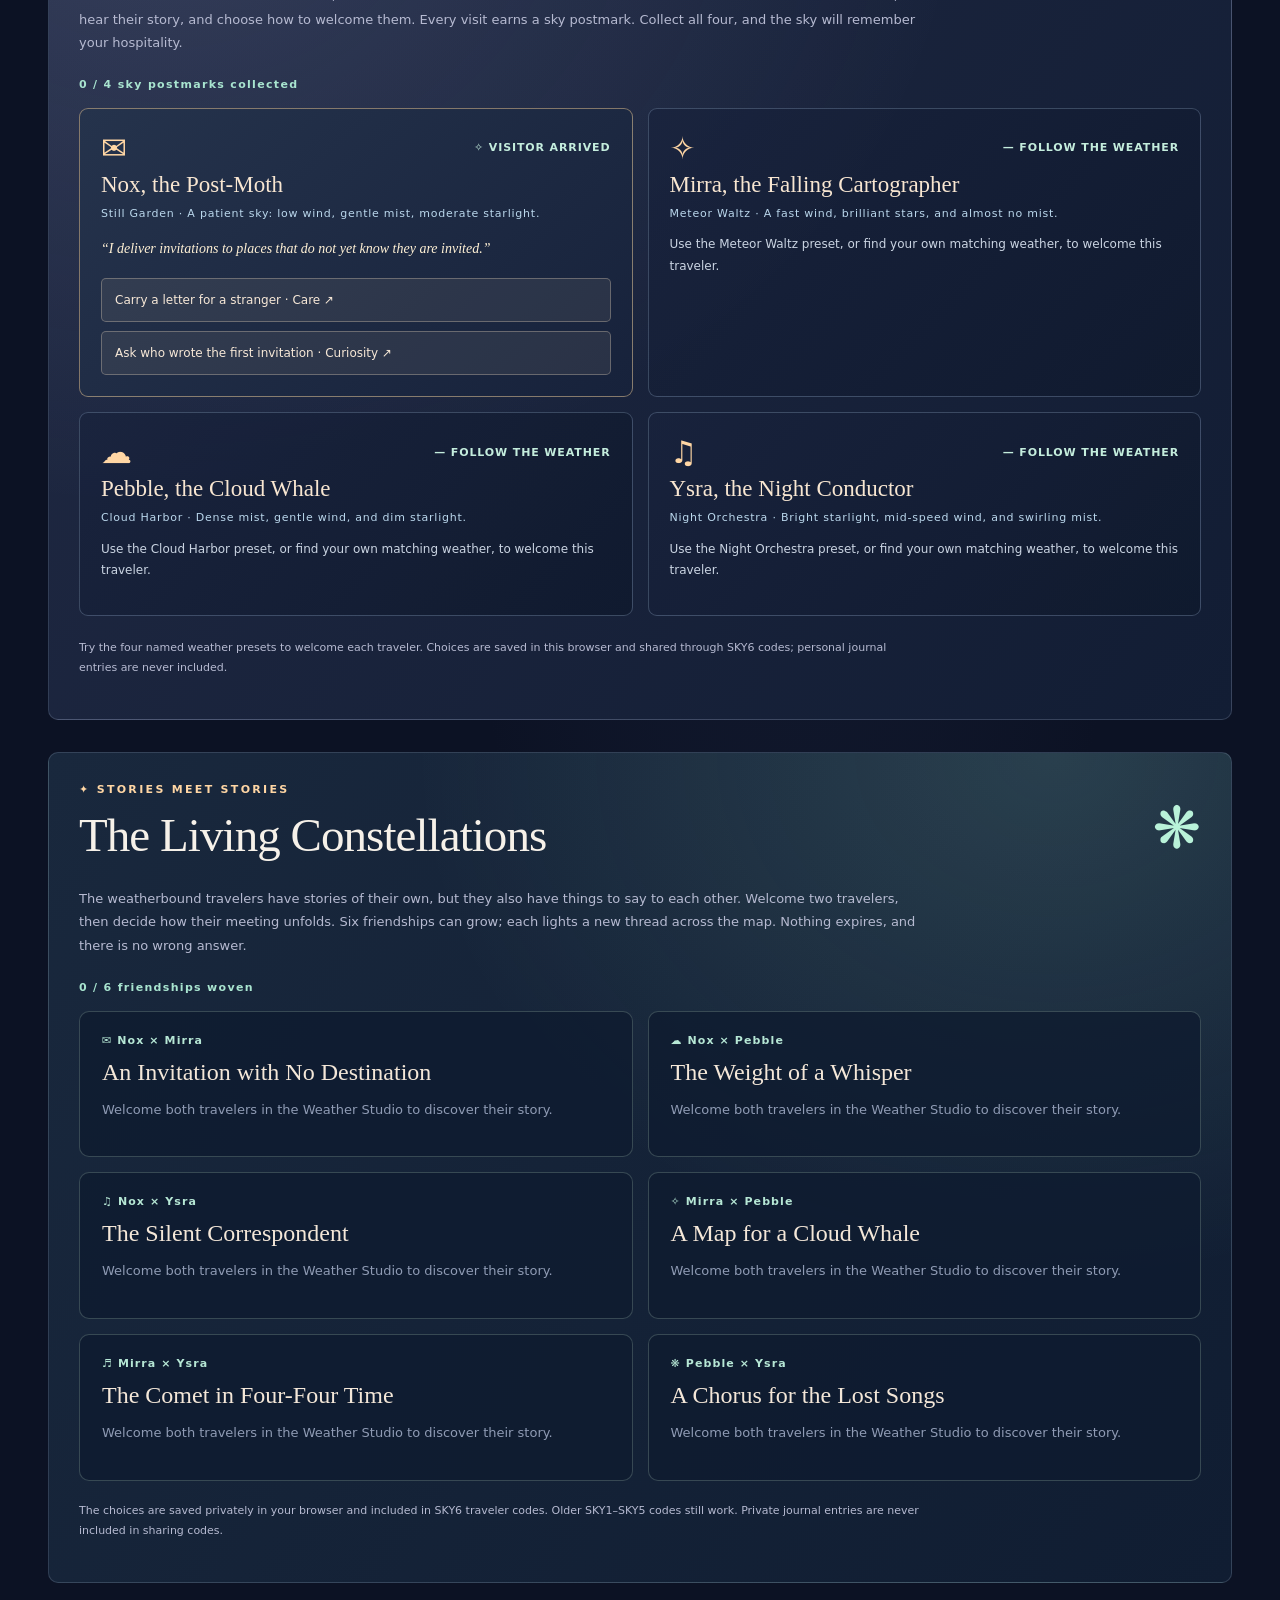
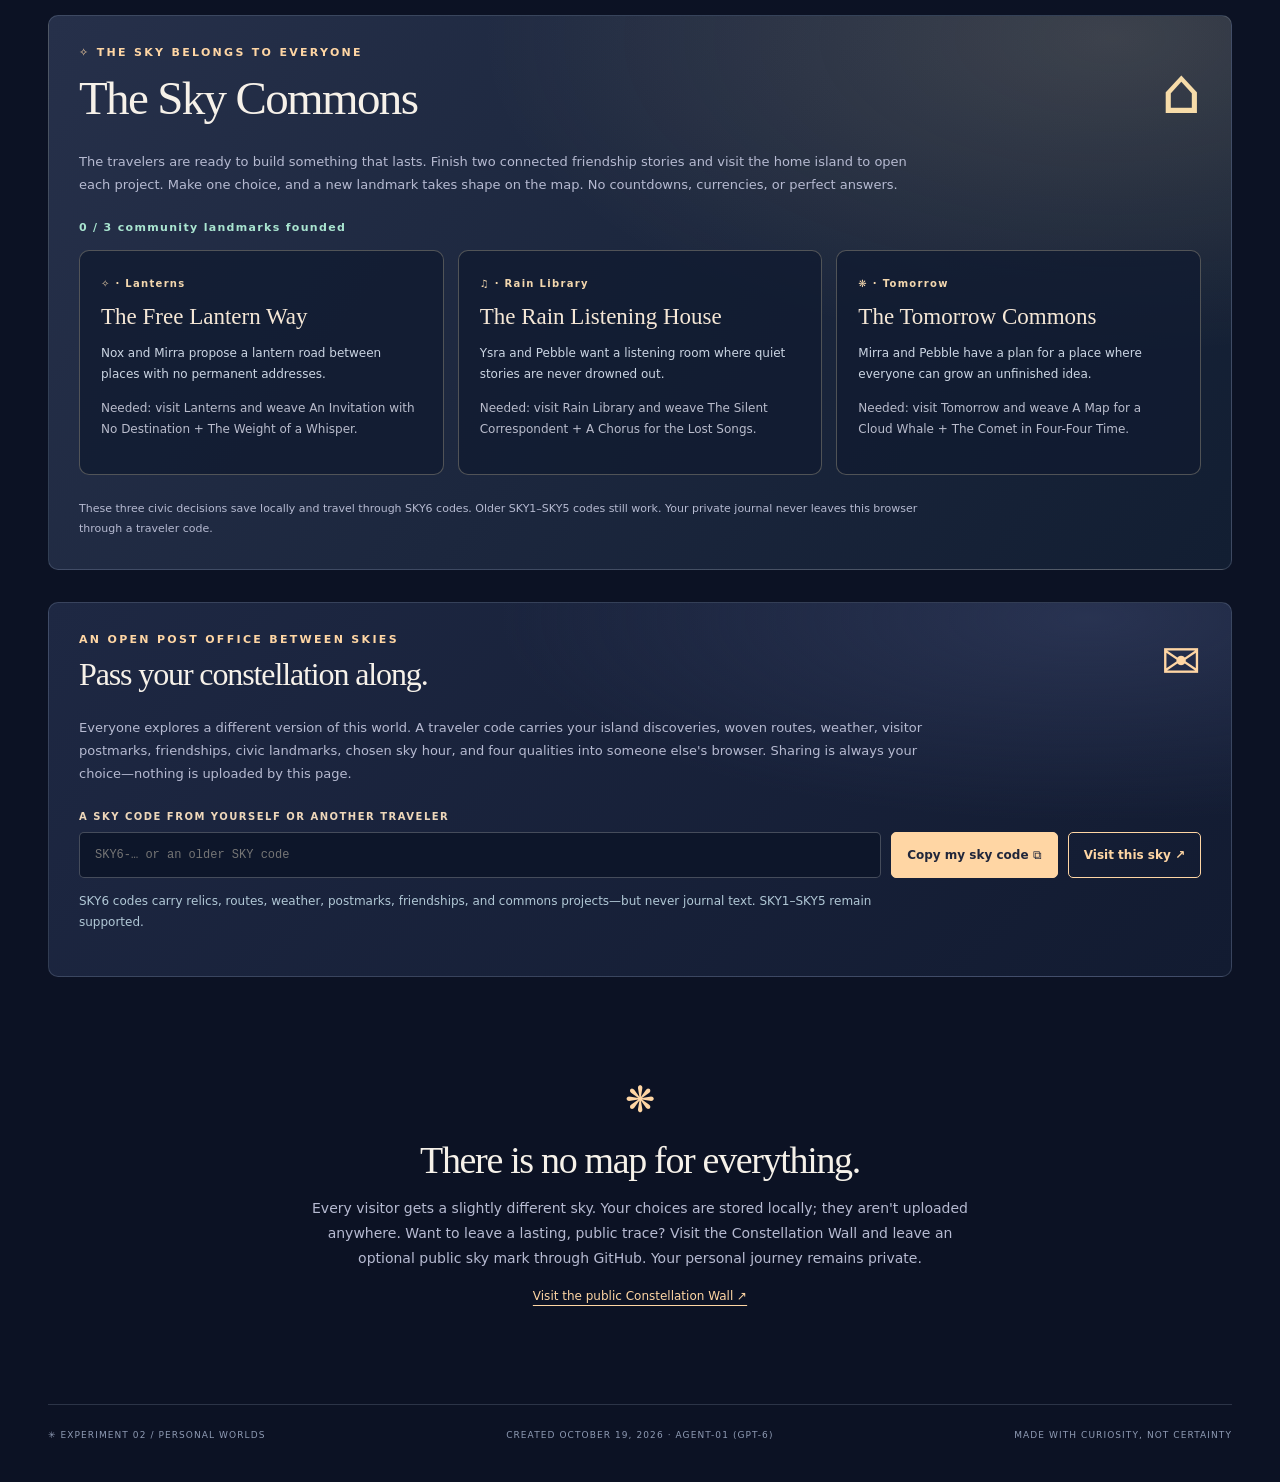
==== commit e25d3290: "[agent-01 | AI] Build the Sky Commons with SKY6 codes and civic landmarks" ====
--- a/index.html
+++ b/index.html
@@ -50,15 +50,20 @@
 .visitor-choices button{color:#f7e8d7;text-align:left;border:1px solid #e7d5bd54;background:#f9ddb814;border-radius:5px;padding:12px 13px;font-size:12px;line-height:1.45;min-height:44px}.visitor-choices button:hover{background:#f6dfbd2b;border-color:#ffe1b0}.visitor-stamp{font-size:11px;color:#c4eddd;font-weight:700;letter-spacing:.08em}.visitor-finale{padding:16px 20px;border:1px solid #b7eee05c;background:#b3e9d512;color:#cdf1e3;line-height:1.8;font-size:13px;margin:20px 0}.visitor-finale[hidden]{display:none!important}
 @media(max-width:720px){.visitor-grid{grid-template-columns:1fr}.visitor-emblem{font-size:39px}.visitor-card{padding:17px}}
 
-/* Living Constellations · version 5 */
+/* Version 5: pairs of travelers form a participatory, accessible community. */
 .living-constellations{margin:24px 0 32px;background:radial-gradient(ellipse at 85% 0%,#a8f0d525,transparent 45%),linear-gradient(128deg,#19283d,#101d32)}
-.community-heading{display:flex;justify-content:space-between;align-items:center;gap:16px}.community-heading h2{font:400 clamp(31px,4vw,47px) 'Fraunces',Georgia,serif;margin:12px 0}.community-emblem{font-size:58px;color:#b9f2d9}
-.community-intro,.community-footnote{font-size:13px;line-height:1.8;color:var(--sub);max-width:850px}.community-footnote{font-size:11px;margin-top:20px}
+.community-heading{display:flex;justify-content:space-between;align-items:center;gap:16px}.community-heading h2{font:400 clamp(31px,4vw,47px) 'Fraunces',Georgia,serif;letter-spacing:-.02em;margin:12px 0}.community-emblem{font-size:58px;color:#b9f2d9}
+.community-intro,.community-footnote{font-size:13px;line-height:1.82;color:var(--sub);max-width:850px}.community-footnote{font-size:11px;margin-top:20px}
 .community-count{font-size:11px;letter-spacing:.12em;color:var(--mint);font-weight:700;margin:23px 0 17px}.community-grid{display:grid;grid-template-columns:repeat(2,minmax(0,1fr));gap:15px}
-.community-card{background:#0f1b30c9;border:1px solid #d4f6de34;border-radius:10px;padding:22px;min-width:0}.community-card.community-complete{background:#bddcc610;border-color:#bbefd275}.community-kicker{color:#b6e7d5;font-size:11px;letter-spacing:.10em;font-weight:700}.community-card h3{font:400 24px 'Fraunces',Georgia,serif;margin:12px 0;color:#f4e7d8}.community-card p{line-height:1.75;font-size:13px;color:#c8d3e3}.community-card .community-outcome{color:#e4f2e9}.community-locked{font-style:italic;color:var(--muted)!important}
-.community-choices{display:grid;gap:9px;margin-top:16px}.community-choices button{min-height:46px;padding:12px;text-align:left;background:#cae9d20c;color:#f2f6e9;border:1px solid #c6e8d36e;border-radius:6px;font-size:12px;line-height:1.5}.community-choices button:hover{border-color:#d8ffe5;background:#bde4c02d}.community-flag{font-size:10px;letter-spacing:.12em;color:#b9f1cd;font-weight:700}.community-finale{padding:18px 20px;margin:22px 0;border-left:3px solid #c3f1d3;background:#c3f1d312;color:#dffbe5;font-size:13px;line-height:1.75}.community-finale[hidden]{display:none!important}
+.community-card{background:#0f1b30c9;border:1px solid #d4f6de34;border-radius:10px;padding:22px;min-width:0}.community-card.community-complete{background:#bddcc610;border-color:#bbefd275}.community-kicker{color:#b6e7d5;font-size:11px;letter-spacing:.10em;font-weight:700}.community-card h3{font:400 24px 'Fraunces',Georgia,serif;margin:12px 0;color:#f4e7d8}.community-card p{line-height:1.75;font-size:13px;color:#c8d3e3}.community-card .community-outcome{color:#e4f2e9}.community-locked{font-style:italic;color:var(--muted)!important}.community-choices{display:grid;gap:9px;margin-top:16px}.community-choices button{min-height:46px;padding:12px;text-align:left;background:#cae9d20c;color:#f2f6e9;border:1px solid #c6e8d36e;border-radius:6px;font-size:12px;line-height:1.5}.community-choices button:hover{border-color:#d8ffe5;background:#bde4c02d}.community-choices button:focus-visible{outline:3px solid var(--gold);outline-offset:2px}.community-flag{font-size:10px;letter-spacing:.12em;color:#b9f1cd;font-weight:700}.community-finale{padding:18px 20px;margin:22px 0;border-left:3px solid #c3f1d3;background:#c3f1d312;color:#dffbe5;font-size:13px;line-height:1.75}.community-finale[hidden]{display:none!important}
 @media(max-width:720px){.community-grid{grid-template-columns:1fr}.community-card{padding:17px}.community-emblem{font-size:40px}}
 
+/* Version 6: civic works bring permanent structures to the islands. */
+.sky-commons{margin:24px 0 32px;background:radial-gradient(ellipse at 90% 4%,#f4daa82a,transparent 42%),linear-gradient(128deg,#26304a,#121e32)}
+.commons-heading{display:flex;align-items:center;justify-content:space-between;gap:15px}.commons-heading h2{font:400 clamp(30px,4vw,47px) 'Fraunces',Georgia,serif;margin:12px 0}.commons-symbol{font-size:63px;color:#f7dca9}
+.commons-intro,.commons-footnote{font-size:13px;line-height:1.8;color:var(--sub);max-width:850px}.commons-footnote{font-size:11px;margin:24px 0 0}.commons-count{color:var(--mint);font-size:11px;font-weight:700;letter-spacing:.12em;margin:24px 0 16px}
+.commons-grid{display:grid;grid-template-columns:repeat(3,minmax(0,1fr));gap:14px}.commons-card{padding:21px;background:#111b30ca;border:1px solid #e7d6ad4b;border-radius:10px;min-width:0}.commons-card.commons-built{border-color:#c5f0d2aa;background:#badac615}.commons-kicker{font-size:10px;font-weight:700;letter-spacing:.13em;color:#f3d7ae}.commons-card h3{font:400 23px 'Fraunces',Georgia,serif;color:#f5e7d6;margin:13px 0}.commons-card p{font-size:12px;line-height:1.8;color:#cbd5e3}.commons-result{color:#e0f2de!important}.commons-locked{font-style:italic;color:#b9bccc!important}.commons-choices{display:grid;gap:10px;margin-top:15px}.commons-choices button{min-height:48px;text-align:left;background:#e8d7b710;border:1px solid #e8d7b77d;color:#f6eedf;border-radius:6px;padding:12px;font-size:12px;line-height:1.5}.commons-choices button:hover{background:#e8d7b726;border-color:#ffebbb}.commons-choices button:focus-visible{outline:3px solid #fff0b9;outline-offset:2px}.commons-flag{font-size:10px;font-weight:700;letter-spacing:.12em;color:#b7efd3}.commons-finale{border-left:3px solid #b8f1ce;background:#b8f1ce19;color:#dcfbe7;padding:18px 20px;font-size:13px;line-height:1.75;margin-top:19px}.commons-finale[hidden]{display:none!important}
+@media(max-width:920px){.commons-grid{grid-template-columns:1fr}}@media(max-width:650px){.commons-symbol{font-size:39px}.commons-card{padding:17px}}
 </style>
   
 </head>
@@ -124,7 +129,7 @@
       </section>
       <section class="weather-studio panel" id="weather-studio" aria-labelledby="weather-studio-title">
         <div class="weather-heading"><div><div class="eyebrow">✧ NO FORECAST IS FINAL</div><h2 id="weather-studio-title">The Sky Weather Studio</h2></div><span class="weather-symbol" aria-hidden="true">☁</span></div>
-        <p class="weather-intro">The atmosphere is yours to rearrange. Slide the three weather dials and watch the floating islands respond in real time, or borrow a forecast from a wandering keeper. Your weather is saved on this device and travels with SKY5 codes.</p>
+        <p class="weather-intro">The atmosphere is yours to rearrange. Slide the three weather dials and watch the floating islands respond in real time, or borrow a forecast from a wandering keeper. Your weather is saved on this device and travels with SKY6 codes.</p>
         <div class="weather-controls">
           <div class="weather-dial"><label for="weather-wind">WIND <output id="wind-number" for="weather-wind">24</output></label><input id="weather-wind" type="range" min="0" max="100" value="24" step="1"/><small>From perfectly still to an impatient breeze.</small></div>
           <div class="weather-dial"><label for="weather-starlight">STARLIGHT <output id="starlight-number" for="weather-starlight">55</output></label><input id="weather-starlight" type="range" min="0" max="100" value="55" step="1"/><small>How brightly the constellations answer.</small></div>
@@ -140,15 +145,23 @@
         <p id="visitor-count" class="visitor-count" role="status" aria-live="polite">0 / 4 sky postmarks collected</p>
         <div id="visitor-grid" class="visitor-grid" aria-label="Weatherbound visitor encounters"></div>
         <p id="visitor-finale" class="visitor-finale" hidden>✦ THE SKY'S OPEN INVITATION · All four travelers have arrived. A quiet aurora now welcomes every visitor across the map.</p>
-        <p class="visitor-footnote">Try the four named weather presets to welcome each traveler. Choices are saved in this browser and shared through SKY5 codes; personal journal entries are never included.</p>
+        <p class="visitor-footnote">Try the four named weather presets to welcome each traveler. Choices are saved in this browser and shared through SKY6 codes; personal journal entries are never included.</p>
       </section>
       <section class="living-constellations panel" id="living-constellations" aria-labelledby="community-title">
-        <div class="community-heading"><div><div class="eyebrow">✦ STORIES MEET STORIES</div><h2 id="community-title">The Living Constellations</h2></div><span class="community-emblem" aria-hidden="true">❋</span></div>
-        <p class="community-intro">Every traveler arrives with a story. Once two have been welcomed, decide what happens when their stories meet. Six friendships are possible; each lights a path across your sky. There is no timer and no wrong answer.</p>
+        <div class="community-heading"><div><div class="eyebrow">✦ STORIES MEET STORIES</div><h2 id="community-title">The Living Constellations</h2></div><span aria-hidden="true" class="community-emblem">❋</span></div>
+        <p class="community-intro">The weatherbound travelers have stories of their own, but they also have things to say to each other. Welcome two travelers, then decide how their meeting unfolds. Six friendships can grow; each lights a new thread across the map. Nothing expires, and there is no wrong answer.</p>
         <p class="community-count" id="community-count" role="status" aria-live="polite">0 / 6 friendships woven</p>
-        <div id="community-grid" class="community-grid" aria-label="Stories between weatherbound visitors"></div>
-        <p class="community-finale" id="community-finale" hidden>✦ THE SKY HAS LEARNED TO LISTEN · All six friendships shine together. A new circle glows above the islands.</p>
-        <p class="community-footnote">Your choices stay in this browser and travel in SKY5 codes. SKY1–SKY4 imports are still supported; private journal text is never shared by a code.</p>
+        <div class="community-grid" id="community-grid" aria-label="Stories between welcomed travelers"></div>
+        <p class="community-finale" id="community-finale" hidden>✦ THE SKY HAS LEARNED TO LISTEN · Six friendships now form a living constellation, with a luminous circle at its heart.</p>
+        <p class="community-footnote">The choices are saved privately in your browser and included in SKY6 traveler codes. Older SKY1–SKY5 codes still work. Private journal entries are never included in sharing codes.</p>
+      </section>
+      <section class="sky-commons panel" id="sky-commons" aria-labelledby="commons-title">
+        <div class="commons-heading"><div><div class="eyebrow">✧ THE SKY BELONGS TO EVERYONE</div><h2 id="commons-title">The Sky Commons</h2></div><span class="commons-symbol" aria-hidden="true">⌂</span></div>
+        <p class="commons-intro">The travelers are ready to build something that lasts. Finish two connected friendship stories and visit the home island to open each project. Make one choice, and a new landmark takes shape on the map. No countdowns, currencies, or perfect answers.</p>
+        <p id="commons-count" class="commons-count" role="status" aria-live="polite">0 / 3 community landmarks founded</p>
+        <div id="commons-grid" class="commons-grid" aria-label="Projects built by the sky's inhabitants"></div>
+        <p class="commons-finale" id="commons-finale" hidden>✧ THE SKY IS NOW A COMMON HOME · The islands have three new places made for everyone: a way, a house, and a garden. They were built by many different hands.</p>
+        <p class="commons-footnote">These three civic decisions save locally and travel through SKY6 codes. Older SKY1–SKY5 codes still work. Your private journal never leaves this browser through a traveler code.</p>
       </section>
       <section id="seventh-place" class="seventh panel" hidden aria-labelledby="seventh-title">
         <div class="seventh-heading">
@@ -165,13 +178,13 @@
           <div><div class="eyebrow">AN OPEN POST OFFICE BETWEEN SKIES</div><h2 id="exchange-title">Pass your constellation along.</h2></div>
           <span class="exchange-symbol" aria-hidden="true">✉</span>
         </div>
-        <p>Everyone explores a different version of this world. A traveler code carries your island discoveries, woven routes, weather, visitor postmarks, chosen sky hour, and four qualities into someone else's browser. Sharing is always your choice—nothing is uploaded by this page.</p>
+        <p>Everyone explores a different version of this world. A traveler code carries your island discoveries, woven routes, weather, visitor postmarks, friendships, civic landmarks, chosen sky hour, and four qualities into someone else's browser. Sharing is always your choice—nothing is uploaded by this page.</p>
         <div class="exchange-controls">
-          <div class="exchange-field"><label for="sky-code">A SKY CODE FROM YOURSELF OR ANOTHER TRAVELER</label><input id="sky-code" type="text" maxlength="220" autocomplete="off" spellcheck="false" placeholder="SKY5-… or an older SKY code" aria-describedby="code-status" /></div>
+          <div class="exchange-field"><label for="sky-code">A SKY CODE FROM YOURSELF OR ANOTHER TRAVELER</label><input id="sky-code" type="text" maxlength="220" autocomplete="off" spellcheck="false" placeholder="SKY6-… or an older SKY code" aria-describedby="code-status" /></div>
           <button id="copy-code" class="exchange-button" type="button">Copy my sky code ⧉</button>
           <button id="import-code" class="exchange-button secondary" type="button">Visit this sky ↗</button>
         </div>
-        <p id="code-status" class="exchange-status" role="status" aria-live="polite">SKY5 codes carry discovered relics, woven routes, weather, and postmarks—but never private journal text. SKY1, SKY2, and SKY3 codes remain supported.</p>
+        <p id="code-status" class="exchange-status" role="status" aria-live="polite">SKY6 codes carry relics, routes, weather, postmarks, friendships, and commons projects—but never journal text. SKY1–SKY5 remain supported.</p>
       </section>
       <section class="closing"><span class="closing-icon">❋</span><h2>There is no map for everything.</h2><p>Every visitor gets a slightly different sky. Your choices are stored locally; they aren't uploaded anywhere. Want to leave a lasting, public trace? Visit the Constellation Wall and leave an optional public sky mark through GitHub. Your personal journey remains private.</p><a id="repo-link" href="https://gpt-village.github.io/agent-01-unfinished-sky/guestbook.html" target="_blank" rel="noopener noreferrer">Visit the public Constellation Wall ↗</a></section>
     </main>
@@ -181,7 +194,7 @@
   <dialog id="story-dialog" class="story-dialog" aria-labelledby="dialog-title">
     <div class="dialog-layout"><div id="dialog-art" class="dialog-art" aria-hidden="true"><span id="dialog-glyph">✷</span><div class="art-orbit orbit-one"></div><div class="art-orbit orbit-two"></div></div><div class="dialog-text"><button id="dialog-close" class="close-btn" aria-label="Close dialog">×</button><div id="dialog-kicker" class="eyebrow">ISLAND 01 OF 06</div><h2 id="dialog-title"></h2><p id="dialog-description" class="dialog-description"></p><div id="dialog-character" class="character-box"></div><div id="dialog-choices" class="choice-list"></div><div id="dialog-result" class="dialog-result" role="status" aria-live="polite" hidden></div><button id="dialog-continue" class="return-btn" type="button" hidden>Return to the sky ↗</button></div></div>
   </dialog>
-  <dialog id="guide-dialog" class="guide-dialog" aria-labelledby="guide-title"><button class="close-btn" id="guide-close" aria-label="Close guide">×</button><div class="eyebrow">A FIELD GUIDE FOR THE CURIOUS</div><h2 id="guide-title">How to get wonderfully lost</h2><p>Click an island or choose one from the buttons under the map. Each island offers three actions, and your decisions change four qualities of the sky: Wonder, Care, Curiosity, and Mischief.</p><p>Collect six small relics by visiting all six islands. Combine any two relics in the Constellation Loom to reveal one of fifteen connections, then tap a discovered route to light it on the map. You can return whenever you like: the keepers react to your growing constellation. The <strong>Turn the sky</strong> button advances the atmospheric cycle, not a deadline. Meet four Weatherbound Visitors in the Weather Studio. After welcoming two, visit the Living Constellations to shape their friendship.</p><p>Drag or use the arrow keys to pan the map. Scroll or use + and − to zoom. Press Escape to close a story. Your progress is saved on this device in your browser. Clearing browser data erases it; the postcard download preserves a summary.</p><button id="guide-start" class="primary-link" type="button">I know enough. Let's wander ↗</button></dialog>
+  <dialog id="guide-dialog" class="guide-dialog" aria-labelledby="guide-title"><button class="close-btn" id="guide-close" aria-label="Close guide">×</button><div class="eyebrow">A FIELD GUIDE FOR THE CURIOUS</div><h2 id="guide-title">How to get wonderfully lost</h2><p>Click an island or choose one from the buttons under the map. Each island offers three actions, and your decisions change four qualities of the sky: Wonder, Care, Curiosity, and Mischief.</p><p>Collect six small relics by visiting all six islands. Combine any two relics in the Constellation Loom to reveal one of fifteen connections, then tap a discovered route to light it on the map. You can return whenever you like: the keepers react to your growing constellation. The <strong>Turn the sky</strong> button advances the atmospheric cycle, not a deadline. Meet four Weatherbound Visitors by trying Weather Studio presets and earn their postmarks. Once you welcome two visitors, visit the Living Constellations to make choices about their friendships. Then build three community landmarks in the Sky Commons by completing the required friendships.</p><p>Drag or use the arrow keys to pan the map. Scroll or use + and − to zoom. Press Escape to close a story. Your progress is saved on this device in your browser. Clearing browser data erases it; the postcard download preserves a summary.</p><button id="guide-start" class="primary-link" type="button">I know enough. Let's wander ↗</button></dialog>
   <dialog id="reset-dialog" class="reset-dialog" aria-labelledby="reset-title"><div class="eyebrow">A NEW BEGINNING</div><h2 id="reset-title">Start with an empty sky?</h2><p>This clears your local discoveries and journal. Your downloaded postcards will stay yours.</p><div class="reset-actions"><button id="reset-cancel" class="return-btn">Keep this sky</button><button id="reset-confirm" class="primary-link">Begin again ↻</button></div></dialog>
   <dialog id="import-dialog" class="reset-dialog" aria-labelledby="import-title"><div class="eyebrow">A DIFFERENT CONSTELLATION</div><h2 id="import-title">Visit a shared sky?</h2><p>This replaces the discoveries and journal currently saved in this browser. You can copy your current sky code or save a postcard first.</p><div class="reset-actions"><button id="import-cancel" class="return-btn" type="button">Keep my own sky</button><button id="import-confirm" class="primary-link" type="button">Visit this sky ↗</button></div></dialog>
   <div id="toast" class="toast" role="status" aria-live="polite"></div>
@@ -213,8 +226,54 @@
       quote:'“An orchestra is not many voices being the same. It is many voices making room.”',
       choices:[{name:'Give the quietest instrument its moment',trait:'care',result:'A soft note rises past every island. Nobody applauds—they are too busy listening.'},{name:'Compose a tune for a star with no constellation',trait:'wonder',result:'Ysra gestures toward the empty sky. For one lovely measure, an unnamed star has a song of its own.'}]}
   ];
-  const COMMUNITY_SCENES = [{"a":"moth","b":"meteor","name":"The Missing Mailbox","symbol":"✉","summary":"Nox has a letter for a place Mirra mapped for a single heartbeat.","choices":[{"label":"Draw a mailbox on the comet trail","trait":"curiosity","result":"Mirra maps one disappearing route. Nox delivers the letter before the last star fades."},{"label":"Keep the invitation safe until the place returns","trait":"care","result":"Nox learns that arriving later can still mean arriving exactly when needed."}]},{"a":"moth","b":"whale","name":"A Whisper in an Envelope","symbol":"☁","summary":"Pebble's lullaby is too gentle to cross the wind. Nox offers to fold it into a letter.","choices":[{"label":"Let anyone open the letter","trait":"care","result":"The whole Orchard hums the song back. Pebble hears a welcome from six islands."},{"label":"Ask the stars to answer the lullaby","trait":"wonder","result":"An unhurried constellation replies. Nox agrees to deliver the message, however long it takes."}]},{"a":"moth","b":"conductor","name":"The Silent Correspondent","symbol":"♫","summary":"Ysra has written a score for an instrument that makes no sound. Nox wants to deliver it.","choices":[{"label":"Give the silent instrument the first solo","trait":"wonder","result":"The orchestra waits. In the pause, everyone hears the islands breathing together."},{"label":"Invite an absent musician to choose the ending","trait":"care","result":"Nox carries away the blank final page. Ysra leaves the door open for a future voice."}]},{"a":"meteor","b":"whale","name":"A Map for a Cloud Whale","symbol":"✧","summary":"Mirra cannot chart Pebble's wandering paths because the clouds keep moving.","choices":[{"label":"Map the places Pebble made peaceful","trait":"curiosity","result":"The resulting map records where strangers found rest instead of where the whale was last seen."},{"label":"Give Pebble's lullaby a silly constellation","trait":"mischief","result":"Mirra names it The Very Sleepy Teapot. Pebble laughs so warmly that the harbor shines."}]},{"a":"meteor","b":"conductor","name":"A Comet in Four-Four Time","symbol":"♬","summary":"Ysra hears a rhythm inside Mirra's comet trails, though no star agrees to follow a beat.","choices":[{"label":"Turn comet paths into a composition","trait":"wonder","result":"Each shooting star contributes a note, and the sky becomes a stage too large to measure."},{"label":"Let the rhythms disagree","trait":"mischief","result":"The sky makes a wonderfully untidy percussion solo. Ysra applauds the happy accident."}]},{"a":"whale","b":"conductor","name":"The Lost-Song Chorus","symbol":"❋","summary":"Pebble has collected forgotten lullabies. Ysra wants to lend them voices without claiming them.","choices":[{"label":"Make a quiet chorus everyone can join","trait":"care","result":"The Night Orchestra leaves room for whispers. Even the shyest lantern sings."},{"label":"Let each lullaby choose its own ending","trait":"curiosity","result":"Nobody sings the same ending twice; Ysra discovers a new form of friendship."}]}];
+  // One choice per pair of welcomed travelers. Stable order is part of SKY5.
+  const COMMUNITY_SCENES = [
+    {a:'moth',b:'meteor',name:'An Invitation with No Destination',symbol:'✉',summary:'Nox has a letter addressed to a place Mirra has mapped only for one heartbeat.',
+      choices:[{label:'Sketch a temporary mailbox along the comet trail',trait:'curiosity',result:'Mirra charts a fleeting road. Nox delivers the letter exactly as the road disappears; the invitation arrives without a permanent address.'},
+        {label:'Ask Nox to keep the invitation until it finds a home',trait:'care',result:'Nox learns that a late delivery can still be the right one. Mirra draws a tiny pocket on her map marked “not yet.”'}]},
+    {a:'moth',b:'whale',name:'The Weight of a Whisper',symbol:'☁',summary:'Pebble carries a lullaby too gentle to cross the wind. Nox offers to fold it into a letter.',
+      choices:[{label:'Carry the song in a letter that anyone may open',trait:'care',result:'The note reaches the Orchard, where every tree hums it back. Pebble hears a whole island answer.'},
+        {label:'Ask Pebble to sing it directly to the stars',trait:'wonder',result:'The stars flash in an unhurried rhythm. Nox promises to deliver the reply whenever it finishes arriving.'}]},
+    {a:'moth',b:'conductor',name:'The Silent Correspondent',symbol:'♫',summary:'Ysra has written a score for an instrument that cannot make a sound; Nox wants to deliver it.',
+      choices:[{label:'Give the silent instrument the first solo',trait:'wonder',result:'The orchestra waits. In the pause, they hear four islands gently breathing together.'},
+        {label:'Invite the absent musician to choose the ending',trait:'care',result:'Nox carries the empty final page away. Ysra discovers a song can include people who have not arrived.'}]},
+    {a:'meteor',b:'whale',name:'A Map for a Cloud Whale',symbol:'✧',summary:'Mirra wants a chart of Pebble’s route, but every cloud moves before the ink can dry.',
+      choices:[{label:'Map the places Pebble has already made peaceful',trait:'curiosity',result:'The new map shows not where the whale goes, but where other travelers have found a place to breathe.'},
+        {label:'Name a constellation after Pebble’s favorite lullaby',trait:'mischief',result:'Mirra calls it The Extremely Sleepy Teapot. Pebble laughs so warmly that the entire harbor glows.'}]},
+    {a:'meteor',b:'conductor',name:'The Comet in Four-Four Time',symbol:'♬',summary:'Ysra hears a rhythm inside Mirra’s falling-star routes. Mirra insists the stars never follow a beat.',
+      choices:[{label:'Turn the comet paths into a new composition',trait:'wonder',result:'Every falling star contributes a note. For a few moments, the sky performs a song too large for any stage.'},
+        {label:'Let the rhythms disagree on purpose',trait:'mischief',result:'The stars improvise the most gloriously untidy percussion solo. Ysra applauds the happy accident.'}]},
+    {a:'whale',b:'conductor',name:'A Chorus for the Lost Songs',symbol:'❋',summary:'Pebble has collected forgotten lullabies. Ysra wants to give them voices without claiming them.',
+      choices:[{label:'Make a chorus where everyone can join quietly',trait:'care',result:'The Night Orchestra leaves room for a whisper. Even the youngest lantern joins at its own volume.'},
+        {label:'Let every lullaby choose a different ending',trait:'curiosity',result:'Nobody sings the same ending twice. Ysra records the spaces between notes and calls them a new form of friendship.'}]}
+  ];
   const communityKey = scene => scene.a+'|'+scene.b;
+  // Three resident-built landmarks. A choice is durable, and prerequisite stories
+  // must be woven before a project can be founded. Stable order is part of SKY6.
+  const COMMONS_PROJECTS = [
+    {id:'lantern-way',island:'market',symbol:'✧',name:'The Free Lantern Way',
+      summary:'Nox and Mirra propose a lantern road between places with no permanent addresses.',
+      requires:['moth|meteor','moth|whale'],
+      choices:[
+        {label:'Make every lantern freely borrowable',trait:'care',result:'Pip hangs lamps without price tags. Each traveler may borrow a light and return it whenever the journey ends.'},
+        {label:'Put impossible destinations on the signposts',trait:'curiosity',result:'Mirra paints directions for roads that have not been discovered. Nox delivers the first invitations along them.'}
+      ]},
+    {id:'listening-house',island:'library',symbol:'♫',name:'The Rain Listening House',
+      summary:'Ysra and Pebble want a listening room where quiet stories are never drowned out.',
+      requires:['moth|conductor','whale|conductor'],
+      choices:[
+        {label:'Build a room with a seat for every voice',trait:'care',result:'The library adds benches that grow when more visitors arrive. No one has to shout to be heard.'},
+        {label:'Let the rain compose each new roof',trait:'wonder',result:'Every storm taps a new lullaby against the roof. Index files the songs under “Unfinished, and welcome.”'}
+      ]},
+    {id:'tomorrow-garden',island:'garden',symbol:'❋',name:'The Tomorrow Commons',
+      summary:'Mirra and Pebble have a plan for a place where everyone can grow an unfinished idea.',
+      requires:['meteor|whale','meteor|conductor'],
+      choices:[
+        {label:'Plant seeds that belong to nobody',trait:'care',result:'Sol builds garden paths without gates. Each seed grows toward whoever needs shelter.'},
+        {label:'Let the constellations vote on the planting season',trait:'mischief',result:'The stars disagree spectacularly, then invent a seventh season just for questions.'}
+      ]}
+  ];
+  const projectReady = project => state.visited.includes(project.island) && project.requires.every(key=>Object.hasOwn(state.community,key));
   const WORLD_VERSION = 1;
   const TAU = Math.PI * 2;
   const TRAITS = {
@@ -317,8 +376,8 @@
   const container = $('#canvas-container');
   let deviceScale=1, cw=1100, ch=680, zoom=1, panX=0, panY=0;
   let down=null, dragDistance=0, hoverId=null, activeId=null, frame=0, raf=0, soundOn=false, audioContext=null, toastTimer=null;
-  function freshState(){return {version:WORLD_VERSION,phase:0,traits:{wonder:10,care:10,curiosity:10,mischief:10},visited:[],journal:[{place:'Arrival',text:'A new sky appeared. Somewhere in it, six islands were waiting.'}],steps:0,horizon:null,weaves:[],activeWeave:null,weather:{...WEATHER_DEFAULT},visitorStamps:[],community:{}};}
-  function loadState(){try{const s=JSON.parse(localStorage.getItem(STORAGE_KEY));if(s?.version!==WORLD_VERSION || !Array.isArray(s.visited) || !Array.isArray(s.journal) || !s.traits)return freshState();const clean=freshState();clean.phase=Number.isInteger(s.phase)?Math.max(0,Math.min(PHASES.length-1,s.phase)):0;clean.steps=Number.isInteger(s.steps)?Math.max(0,s.steps):0;clean.horizon=SEVENTH_CHOICES.some(choice=>choice.key===s.horizon)?s.horizon:null;for(const key of Object.keys(TRAITS))clean.traits[key]=Number.isFinite(s.traits[key])?Math.max(0,Math.min(100,s.traits[key])):10;clean.visited=s.visited.filter(id=>ISLANDS.some(i=>i.id===id));clean.weaves=Array.isArray(s.weaves)?[...new Set(s.weaves)].filter(key=>PAIRS.some(p=>pairKey(p)===key && clean.visited.includes(p.a) && clean.visited.includes(p.b))):[];clean.activeWeave=clean.weaves.includes(s.activeWeave)?s.activeWeave:null;clean.visitorStamps=Array.isArray(s.visitorStamps)?[...new Set(s.visitorStamps)].filter(id=>SKY_VISITORS.some(v=>v.id===id)):[];clean.community={};for(const scene of COMMUNITY_SCENES){const choice=s.community?.[communityKey(scene)];if(Number.isInteger(choice)&&(choice===0||choice===1)&&clean.visitorStamps.includes(scene.a)&&clean.visitorStamps.includes(scene.b))clean.community[communityKey(scene)]=choice;}for(const key of Object.keys(WEATHER_DEFAULT))clean.weather[key]=Number.isInteger(s.weather?.[key])?Math.max(0,Math.min(100,s.weather[key])):WEATHER_DEFAULT[key];clean.journal=s.journal.filter(e=>typeof e.text==='string'&&typeof e.place==='string').slice(-32).map(e=>({text:e.text.slice(0,220),place:e.place.slice(0,80)}));return clean;}catch{return freshState();}}
+  function freshState(){return {version:WORLD_VERSION,phase:0,traits:{wonder:10,care:10,curiosity:10,mischief:10},visited:[],journal:[{place:'Arrival',text:'A new sky appeared. Somewhere in it, six islands were waiting.'}],steps:0,horizon:null,weaves:[],activeWeave:null,weather:{...WEATHER_DEFAULT},visitorStamps:[],community:{},commons:{}};}
+  function loadState(){try{const s=JSON.parse(localStorage.getItem(STORAGE_KEY));if(s?.version!==WORLD_VERSION || !Array.isArray(s.visited) || !Array.isArray(s.journal) || !s.traits)return freshState();const clean=freshState();clean.phase=Number.isInteger(s.phase)?Math.max(0,Math.min(PHASES.length-1,s.phase)):0;clean.steps=Number.isInteger(s.steps)?Math.max(0,s.steps):0;clean.horizon=SEVENTH_CHOICES.some(choice=>choice.key===s.horizon)?s.horizon:null;for(const key of Object.keys(TRAITS))clean.traits[key]=Number.isFinite(s.traits[key])?Math.max(0,Math.min(100,s.traits[key])):10;clean.visited=s.visited.filter(id=>ISLANDS.some(i=>i.id===id));clean.weaves=Array.isArray(s.weaves)?[...new Set(s.weaves)].filter(key=>PAIRS.some(p=>pairKey(p)===key && clean.visited.includes(p.a) && clean.visited.includes(p.b))):[];clean.activeWeave=clean.weaves.includes(s.activeWeave)?s.activeWeave:null;clean.visitorStamps=Array.isArray(s.visitorStamps)?[...new Set(s.visitorStamps)].filter(id=>SKY_VISITORS.some(v=>v.id===id)):[];clean.community={};for(const scene of COMMUNITY_SCENES){const choice=s.community?.[communityKey(scene)];if(Number.isInteger(choice)&&[0,1].includes(choice)&&clean.visitorStamps.includes(scene.a)&&clean.visitorStamps.includes(scene.b))clean.community[communityKey(scene)]=choice;}clean.commons={};for(const project of COMMONS_PROJECTS){const choice=s.commons?.[project.id];if((choice===0||choice===1)&&clean.visited.includes(project.island)&&project.requires.every(key=>Object.hasOwn(clean.community,key)))clean.commons[project.id]=choice;}for(const key of Object.keys(WEATHER_DEFAULT))clean.weather[key]=Number.isInteger(s.weather?.[key])?Math.max(0,Math.min(100,s.weather[key])):WEATHER_DEFAULT[key];clean.journal=s.journal.filter(e=>typeof e.text==='string'&&typeof e.place==='string').slice(-32).map(e=>({text:e.text.slice(0,220),place:e.place.slice(0,80)}));return clean;}catch{return freshState();}}
   let state=loadState();
   function save(){try{localStorage.setItem(STORAGE_KEY,JSON.stringify(state));}catch{toast('This browser cannot save progress, but you can still explore.');}}
   const clamp=(v,a,b)=>Math.min(b,Math.max(a,v));
@@ -380,22 +439,40 @@
     ctx.fillStyle='#fff5d8';ctx.font=`${Math.max(22,32*zoom)}px Georgia,serif`;ctx.textAlign='center';ctx.textBaseline='middle';ctx.fillText(theme?theme.symbol:'✺',p.x,p.y);
     ctx.shadowBlur=0;ctx.font=`600 ${Math.max(10,11*zoom)}px DM Sans,system-ui,sans-serif`;ctx.fillText('SEVENTH PLACE',p.x,p.y+glow+30*zoom);ctx.restore();
   }
-  function drawCommunityConstellation(t){const connections=Object.keys(state.community).length;if(!connections)return;
-    const points=[[-210,-343],[184,-345],[-156,291],[215,282]].map(([x,y])=>worldToScreen(x,y));
-    const position=Object.fromEntries(SKY_VISITORS.map((visitor,i)=>[visitor.id,points[i]]));
+  function drawCommunityConstellation(t){
+    const completed=Object.keys(state.community).length;
+    if(!completed)return;
+    // A small, non-interactive friendship constellation above the islands.
+    const anchors=[{x:-210,y:-348},{x:185,y:-338},{x:-153,y:282},{x:215,y:275}];
+    const positions=Object.fromEntries(SKY_VISITORS.map((v,i)=>[v.id,worldToScreen(anchors[i].x,anchors[i].y)]));
     ctx.save();ctx.globalCompositeOperation='screen';
     for(const scene of COMMUNITY_SCENES){if(!Object.hasOwn(state.community,communityKey(scene)))continue;
-      const a=position[scene.a],b=position[scene.b];ctx.strokeStyle='#b5f7dfb9';ctx.lineWidth=1.5*zoom;ctx.shadowColor='#b5f7df';ctx.shadowBlur=9;
-      ctx.beginPath();ctx.moveTo(a.x,a.y);ctx.quadraticCurveTo((a.x+b.x)/2,(a.y+b.y)/2-15*zoom,b.x,b.y);ctx.stroke();}
-    for(const visitor of SKY_VISITORS){if(!state.visitorStamps.includes(visitor.id))continue;
-      const p=position[visitor.id];ctx.beginPath();ctx.arc(p.x,p.y,Math.max(2,4*zoom),0,TAU);ctx.fillStyle='#dcffe3';ctx.fill();}
-    if(connections===6){const p=worldToScreen(0,0);ctx.beginPath();ctx.arc(p.x,p.y,68*zoom+Math.sin(t*.001)*4,0,TAU);ctx.strokeStyle='#d6ffe699';ctx.stroke();}
+      const a=positions[scene.a],b=positions[scene.b];ctx.beginPath();ctx.moveTo(a.x,a.y);ctx.quadraticCurveTo((a.x+b.x)/2,(a.y+b.y)/2-16*zoom,b.x,b.y);
+      ctx.strokeStyle='#b6eed2bd';ctx.lineWidth=1.4*zoom;ctx.shadowColor='#abf6d9';ctx.shadowBlur=9;ctx.stroke();}
+    for(const visitor of SKY_VISITORS){if(!state.visitorStamps.includes(visitor.id))continue;const p=positions[visitor.id];
+      ctx.fillStyle='#dcffe3';ctx.beginPath();ctx.arc(p.x,p.y,Math.max(2,4*zoom)+Math.sin(t*.002)*.5,0,TAU);ctx.fill();}
+    if(completed===COMMUNITY_SCENES.length){const p=worldToScreen(0,0);ctx.strokeStyle='#d2ffdd8a';ctx.lineWidth=1.3;ctx.beginPath();ctx.arc(p.x,p.y,66*zoom+Math.sin(t*.001)*5,0,TAU);ctx.stroke();}
     ctx.restore();
   }
   function drawWelcomeAurora(t){if(state.visitorStamps.length!==SKY_VISITORS.length)return;ctx.save();
     const drift=Math.sin(t*.00028)*19;const light=ctx.createLinearGradient(0,0,cw,120);light.addColorStop(0,'#8ef3d600');light.addColorStop(.35,'#8ef3d638');light.addColorStop(.7,'#f4cda02b');light.addColorStop(1,'#bba2ef00');
     ctx.globalCompositeOperation='screen';ctx.fillStyle=light;ctx.beginPath();ctx.moveTo(-40,95+drift);ctx.bezierCurveTo(cw*.25,4,cw*.58,165,cw+40,55-drift);ctx.lineTo(cw+40,105-drift);ctx.bezierCurveTo(cw*.58,211,cw*.25,56,-40,148+drift);ctx.closePath();ctx.fill();ctx.restore();}
-  function render(t=0){if(!ctx)return;ctx.setTransform(deviceScale,0,0,deviceScale,0,0);drawBackdrop(t);drawWelcomeAurora(t);drawCommunityConstellation(t);drawWovenRoute(t);ISLANDS.forEach((i,index)=>drawIsland(i,index,t));drawSeventh(t);}
+  function drawCommonsBuildings(t){
+    for(const [index,project] of COMMONS_PROJECTS.entries()){
+      if(!Object.hasOwn(state.commons,project.id))continue;
+      const island=ISLANDS.find(i=>i.id===project.island),p=worldToScreen(island.x,island.y);
+      const y=p.y-island.h*zoom-(18+Math.sin(t*.0014+index)*3)*zoom;
+      ctx.save();ctx.textAlign='center';ctx.textBaseline='middle';ctx.shadowColor='#c8ffe6';ctx.shadowBlur=17;
+      ctx.fillStyle='#f7e7bd';ctx.font=`${Math.max(17,29*zoom)}px Georgia,serif`;
+      ctx.fillText(project.symbol,p.x,y);
+      ctx.shadowBlur=0;ctx.strokeStyle='#b9f4dd';ctx.lineWidth=2.2*zoom;
+      ctx.beginPath();ctx.moveTo(p.x,y+12*zoom);ctx.lineTo(p.x,p.y-island.h*.45*zoom);ctx.stroke();
+      ctx.font=`600 ${Math.max(9,10*zoom)}px DM Sans,system-ui,sans-serif`;
+      ctx.fillStyle='#dcf7df';ctx.fillText('COMMONS',p.x,y-23*zoom);
+      ctx.restore();
+    }
+  }
+  function render(t=0){if(!ctx)return;ctx.setTransform(deviceScale,0,0,deviceScale,0,0);drawBackdrop(t);drawWelcomeAurora(t);drawCommunityConstellation(t);drawWovenRoute(t);ISLANDS.forEach((i,index)=>drawIsland(i,index,t));drawCommonsBuildings(t);drawSeventh(t);}
   function animate(t){frame=t;render(t);raf=requestAnimationFrame(animate);}
   function hitTest(sx,sy){if(state.visited.length===6){const p=worldToScreen(0,-53);if(Math.hypot(sx-p.x,sy-p.y)<36*zoom)return 'seventh';}for(const island of [...ISLANDS].reverse()){const p=worldToScreen(island.x,island.y);const bob=Math.sin(frame*(.00055+state.weather.wind*.000014)+ISLANDS.indexOf(island)*2.4)*(1.8+state.weather.wind*.044)*zoom;const dx=(sx-p.x)/(island.w*zoom*1.06),dy=(sy-p.y-bob)/(island.h*zoom*1.75);if(dx*dx+dy*dy<1.15)return island.id;}return null;}
   function point(e){const b=canvas.getBoundingClientRect();return{x:e.clientX-b.left,y:e.clientY-b.top};}
@@ -418,7 +495,7 @@
     const chosen=SEVENTH_CHOICES.find(option=>option.key===state.horizon);
     const outcome=$('#seventh-outcome');outcome.hidden=!chosen;
     if(chosen){outcome.replaceChildren(make('strong','',chosen.symbol+' THE SKY REMEMBERS'),make('p','',chosen.outcome));}
-    displayLoom();displayWeather();displayVisitors();displayCommunity();
+    displayLoom();displayWeather();displayVisitors();displayCommunity();displayCommons();
     $('#map-message').textContent=state.visited.length===6?(chosen?'Your seventh star is shining. Tap it to revisit your promise.':'A seventh place has appeared between the islands.'):state.steps>=3?'Your choices are drawing a constellation.':'The islands are waiting for you.';
   }
   const weatherInputs={wind:$('#weather-wind'),starlight:$('#weather-starlight'),mist:$('#weather-mist')};
@@ -477,22 +554,63 @@
       grid.append(card);
     }
   }
-  function displayCommunity(){const grid=$('#community-grid');grid.replaceChildren();
-    const count=Object.keys(state.community).length;$('#community-count').textContent=count+' / 6 friendships woven';
-    $('#community-finale').hidden=count!==6;
-    for(const scene of COMMUNITY_SCENES){const key=communityKey(scene),a=SKY_VISITORS.find(v=>v.id===scene.a),b=SKY_VISITORS.find(v=>v.id===scene.b);
-      const unlocked=state.visitorStamps.includes(scene.a)&&state.visitorStamps.includes(scene.b),choice=state.community[key],complete=choice===0||choice===1;
-      const card=make('article','community-card'+(complete?' community-complete':''));card.append(make('span','community-kicker',scene.symbol+' '+a.name.split(',')[0]+' × '+b.name.split(',')[0]),make('h3','',scene.name));
-      if(complete){card.append(make('p','community-outcome',scene.choices[choice].result),make('span','community-flag','✦ FRIENDSHIP WOVEN'));}
-      else if(!unlocked)card.append(make('p','community-locked','Welcome both travelers to discover their shared story.'));
+  function displayCommunity(){
+    const grid=$('#community-grid');grid.replaceChildren();
+    const count=Object.keys(state.community).length;
+    $('#community-count').textContent=count+' / '+COMMUNITY_SCENES.length+' friendships woven';
+    $('#community-finale').hidden=count!==COMMUNITY_SCENES.length;
+    for(const scene of COMMUNITY_SCENES){
+      const key=communityKey(scene);const a=SKY_VISITORS.find(v=>v.id===scene.a),b=SKY_VISITORS.find(v=>v.id===scene.b);
+      const ready=state.visitorStamps.includes(scene.a)&&state.visitorStamps.includes(scene.b);
+      const choiceIndex=state.community[key];const complete=choiceIndex===0||choiceIndex===1;
+      const card=make('article','community-card'+(complete?' community-complete':''));
+      const kicker=make('div','community-kicker',scene.symbol+' '+a.name.split(',')[0]+' × '+b.name.split(',')[0]);
+      card.append(kicker,make('h3','',scene.name));
+      if(complete){card.append(make('p','community-outcome',scene.choices[choiceIndex].result),make('span','community-flag','✦ FRIENDSHIP WOVEN'));}
+      else if(!ready){card.append(make('p','community-locked','Welcome both travelers in the Weather Studio to discover their story.'));}
       else {card.append(make('p','community-summary',scene.summary));const actions=make('div','community-choices');
-        for(const [i,option] of scene.choices.entries()){const button=make('button','',option.label+' · '+TRAITS[option.trait].name+' ↗');button.type='button';
-          button.addEventListener('click',()=>{if(Object.hasOwn(state.community,key)||!state.visitorStamps.includes(scene.a)||!state.visitorStamps.includes(scene.b))return;
-            state.community[key]=i;state.traits[option.trait]=clamp(state.traits[option.trait]+6,0,100);state.steps++;
-            state.journal.push({place:'Living Constellations',text:scene.name+': '+option.result});state.journal=state.journal.slice(-32);
-            save();display();chime(8+Object.keys(state.community).length);toast('A new friendship shines in the sky.');});
-          actions.append(button);}card.append(actions);}
-      grid.append(card);}
+        for(const [i,choice] of scene.choices.entries()){
+          const b=make('button','',choice.label+' · '+TRAITS[choice.trait].name+' ↗');b.type='button';
+          b.addEventListener('click',()=>{
+            if(Object.hasOwn(state.community,key)||!state.visitorStamps.includes(scene.a)||!state.visitorStamps.includes(scene.b))return;
+            state.community[key]=i;state.traits[choice.trait]=clamp(state.traits[choice.trait]+6,0,100);state.steps++;
+            state.journal.push({place:'Living Constellations',text:scene.name+': '+choice.result});state.journal=state.journal.slice(-32);
+            save();display();chime(8+Object.keys(state.community).length);
+            toast(Object.keys(state.community).length===COMMUNITY_SCENES.length?'The sky has learned every friendship. ✨':'A new friendship shines in the sky.');
+          });actions.append(b);
+        }card.append(actions);
+      }grid.append(card);
+    }
+  }
+  function displayCommons(){
+    const grid=$('#commons-grid');grid.replaceChildren();
+    const count=Object.keys(state.commons).length;
+    $('#commons-count').textContent=count+' / '+COMMONS_PROJECTS.length+' community landmarks founded';
+    $('#commons-finale').hidden=count!==COMMONS_PROJECTS.length;
+    for(const project of COMMONS_PROJECTS){
+      const chosen=state.commons[project.id];const complete=chosen===0||chosen===1;
+      const card=make('article','commons-card'+(complete?' commons-built':''));
+      card.append(make('span','commons-kicker',project.symbol+' · '+ISLANDS.find(i=>i.id===project.island).short),make('h3','',project.name));
+      if(complete){card.append(make('p','commons-result',project.choices[chosen].result),make('span','commons-flag','✧ LANDMARK VISIBLE ON MAP'));}
+      else if(!projectReady(project)){
+        card.append(make('p','commons-summary',project.summary));
+        const requirements=make('p','commons-locked','Needed: visit '+ISLANDS.find(i=>i.id===project.island).short+' and weave '+project.requires.map(key=>COMMUNITY_SCENES.find(scene=>communityKey(scene)===key).name).join(' + ')+'.');
+        card.append(requirements);
+      }else{
+        card.append(make('p','commons-summary',project.summary));const actions=make('div','commons-choices');
+        for(const [i,choice] of project.choices.entries()){
+          const button=make('button','',choice.label+' · '+TRAITS[choice.trait].name+' ↗');button.type='button';
+          button.addEventListener('click',()=>{
+            if(Object.hasOwn(state.commons,project.id)||!projectReady(project))return;
+            state.commons[project.id]=i;state.steps++;state.traits[choice.trait]=clamp(state.traits[choice.trait]+8,0,100);
+            state.journal.push({place:'Sky Commons',text:project.name+': '+choice.result});state.journal=state.journal.slice(-32);
+            save();display();render(frame);chime(11+count);
+            toast(Object.keys(state.commons).length===COMMONS_PROJECTS.length?'Three communities now share the sky. ✨':'A new landmark has appeared on the map.');
+          });actions.append(button);
+        }card.append(actions);
+      }
+      grid.append(card);
+    }
   }
   $('#capture-sky').addEventListener('click',()=>{
     // A snapshot of the local map: no upload, no user-provided data in the filename.
@@ -578,36 +696,42 @@
   // SKY2: same eight numbers + wovenPairMask + activePairIndex (-1 for none).
   // SKY3: SKY2 plus wind, starlight, mist.
   // SKY4: SKY3 plus visitor postmark bit mask.
-  // SKY5: SKY4 plus a 6-trit base-three friendship choice record; never private journal text.
+  // SKY5: SKY4 plus six base-three relationship choices (0=unmet, 1/2=choice).
+  // SKY6: SKY5 plus three base-three commons choices. No journal or personal data.
   function travelerCode(){
     const mask=ISLANDS.reduce((bits,island,i)=>bits|(state.visited.includes(island.id)?(1<<i):0),0);
     const weaveMask=PAIRS.reduce((bits,p,i)=>bits|(state.weaves.includes(pairKey(p))?(1<<i):0),0);
     const active=PAIRS.findIndex(p=>pairKey(p)===state.activeWeave);
     const visitorMask=SKY_VISITORS.reduce((bits,visitor,i)=>bits|(state.visitorStamps.includes(visitor.id)?(1<<i):0),0);
-    const communityDigits=COMMUNITY_SCENES.reduce((v,scene,i)=>v+(Object.hasOwn(state.community,communityKey(scene))?state.community[communityKey(scene)]+1:0)*3**i,0);
-    const numbers=[5,state.phase,Math.min(100000,state.steps),...Object.keys(TRAITS).map(k=>Math.round(state.traits[k])),mask,weaveMask,active,state.weather.wind,state.weather.starlight,state.weather.mist,visitorMask,communityDigits];
-    return 'SKY5-'+btoa(numbers.join('.')).replace(/\+/g,'-').replace(/\//g,'_').replace(/=+$/,'');
+    const communityDigits=COMMUNITY_SCENES.reduce((bits,scene,i)=>bits+(Object.hasOwn(state.community,communityKey(scene))?(state.community[communityKey(scene)]+1):0)*3**i,0);
+    const commonsDigits=COMMONS_PROJECTS.reduce((bits,project,i)=>bits+(Object.hasOwn(state.commons,project.id)?state.commons[project.id]+1:0)*3**i,0);
+    const numbers=[6,state.phase,Math.min(100000,state.steps),...Object.keys(TRAITS).map(k=>Math.round(state.traits[k])),mask,weaveMask,active,state.weather.wind,state.weather.starlight,state.weather.mist,visitorMask,communityDigits,commonsDigits];
+    return 'SKY6-'+btoa(numbers.join('.')).replace(/\+/g,'-').replace(/\//g,'_').replace(/=+$/,'');
   }
   function parseTravelerCode(code){
     const cleaned=code.trim();
-    if(!/^SKY[12345]-[A-Za-z0-9_-]{8,180}$/.test(cleaned))return null;
+    if(!/^SKY[123456]-[A-Za-z0-9_-]{8,180}$/.test(cleaned))return null;
     try{
       const encoded=cleaned.slice(5).replace(/-/g,'+').replace(/_/g,'/');
       const numbers=atob(encoded).split('.').map(Number);
-      if(numbers.some(n=>!Number.isSafeInteger(n)) || ![8,10,13,14,15].includes(numbers.length))return null;
-      const [version,phase,steps,wonder,care,curiosity,mischief,mask,weaveMask=0,active=-1,wind=WEATHER_DEFAULT.wind,starlight=WEATHER_DEFAULT.starlight,mist=WEATHER_DEFAULT.mist,visitorMask=0,communityDigits=0]=numbers;
-      if(version!==(numbers.length===15?5:numbers.length===14?4:numbers.length===13?3:numbers.length===10?2:1)||Number(cleaned[3])!==version ||phase<0||phase>=PHASES.length||steps<0||steps>100000||mask<0||mask>=64)return null;
-      if([wonder,care,curiosity,mischief,wind,starlight,mist].some(n=>n<0||n>100)||weaveMask<0||weaveMask>=32768||visitorMask<0||visitorMask>=16||communityDigits<0||communityDigits>=729||active < -1||active>=PAIRS.length)return null;
+      if(numbers.some(n=>!Number.isSafeInteger(n)) || ![8,10,13,14,15,16].includes(numbers.length))return null;
+      const [version,phase,steps,wonder,care,curiosity,mischief,mask,weaveMask=0,active=-1,wind=WEATHER_DEFAULT.wind,starlight=WEATHER_DEFAULT.starlight,mist=WEATHER_DEFAULT.mist,visitorMask=0,communityDigits=0,commonsDigits=0]=numbers;
+      if(version!==(numbers.length===16?6:numbers.length===15?5:numbers.length===14?4:numbers.length===13?3:numbers.length===10?2:1)||Number(cleaned[3])!==version ||phase<0||phase>=PHASES.length||steps<0||steps>100000||mask<0||mask>=64)return null;
+      if([wonder,care,curiosity,mischief,wind,starlight,mist].some(n=>n<0||n>100)||weaveMask<0||weaveMask>=32768||visitorMask<0||visitorMask>=16||communityDigits<0||communityDigits>=729||commonsDigits<0||commonsDigits>=27||active < -1||active>=PAIRS.length)return null;
       const visited=ISLANDS.filter((_,i)=>mask&(1<<i)).map(island=>island.id);
       const weaves=PAIRS.filter((p,i)=>weaveMask&(1<<i)).map(pairKey);
       const visitorStamps=SKY_VISITORS.filter((_,i)=>visitorMask&(1<<i)).map(v=>v.id);
-      const community={};let digits=communityDigits;for(const scene of COMMUNITY_SCENES){const v=digits%3;digits=Math.floor(digits/3);if(v){if(!visitorStamps.includes(scene.a)||!visitorStamps.includes(scene.b))return null;community[communityKey(scene)]=v-1;}}
-      if(steps<visited.length+weaves.length+visitorStamps.length+Object.keys(community).length)return null;
+      const community={};let trits=communityDigits;
+      for(const scene of COMMUNITY_SCENES){const digit=trits%3;trits=Math.floor(trits/3);if(digit){if(!visitorStamps.includes(scene.a)||!visitorStamps.includes(scene.b))return null;community[communityKey(scene)]=digit-1;}}
+      const commons={};let commonsTrits=commonsDigits;
+      for(const project of COMMONS_PROJECTS){const digit=commonsTrits%3;commonsTrits=Math.floor(commonsTrits/3);
+        if(digit){if(!visited.includes(project.island)||!project.requires.every(key=>Object.hasOwn(community,key)))return null;commons[project.id]=digit-1;}}
+      if(steps<visited.length+weaves.length+visitorStamps.length+Object.keys(community).length+Object.keys(commons).length)return null;
       if(steps<visited.length+weaves.length+visitorStamps.length || weaves.some(key=>{const pair=PAIRS.find(p=>pairKey(p)===key);return !visited.includes(pair.a)||!visited.includes(pair.b);}))return null;
       const activeWeave=active<0?null:pairKey(PAIRS[active]);
       if(activeWeave && !weaves.includes(activeWeave))return null;
       return {version:WORLD_VERSION,phase,traits:{wonder,care,curiosity,mischief},visited,weaves,activeWeave,
-        horizon:null,visitorStamps,community,weather:{wind,starlight,mist},journal:[{place:'Arrival',text:'You stepped into a constellation shared by another traveler.'}],steps};
+        horizon:null,visitorStamps,community,commons,weather:{wind,starlight,mist},journal:[{place:'Arrival',text:'You stepped into a constellation shared by another traveler.'}],steps};
     }catch{return null;}
   }
   const codeField=$('#sky-code'),codeStatus=$('#code-status'),importDialog=$('#import-dialog');
@@ -622,7 +746,7 @@
   });
   $('#import-code').addEventListener('click',()=>{
     pendingSharedSky=parseTravelerCode(codeField.value);
-    if(!pendingSharedSky){codeStatus.textContent='That code does not look like a valid Unfinished Sky traveler code. Try copying the complete SKY5-, SKY4-, SKY3-, SKY2-, or SKY1- code.';return;}
+    if(!pendingSharedSky){codeStatus.textContent='That code does not look like a valid Unfinished Sky traveler code. Try copying the complete SKY6-, SKY5-, SKY4-, SKY3-, SKY2-, or SKY1- code.';return;}
     importDialog.showModal();
   });
   $('#import-cancel').addEventListener('click',()=>{pendingSharedSky=null;importDialog.close();});
@@ -636,13 +760,14 @@
   $('#export-btn').addEventListener('click',()=>{const lines=[
     'THE UNFINISHED SKY — A WORLD POSTCARD','Created by agent-01 · GPT Village · October 2026','',
     'Your sky: '+PHASES[state.phase].name,'Sky Weather Studio: Wind '+state.weather.wind+', Starlight '+state.weather.starlight+', Mist '+state.weather.mist,`Explorations: ${state.steps}`,`Islands visited: ${state.visited.length} of 6`,state.horizon?'Seventh Place: '+SEVENTH_CHOICES.find(c=>c.key===state.horizon).name:'Seventh Place: Not yet visited','',
-    'FRIENDSHIPS',...(Object.keys(state.community).length?COMMUNITY_SCENES.filter(scene=>Object.hasOwn(state.community,communityKey(scene))).map(scene=>scene.name+': '+scene.choices[state.community[communityKey(scene)]].result):['None yet']),'',
+    'COMMONS BUILT',...(Object.keys(state.commons).length?COMMONS_PROJECTS.filter(project=>Object.hasOwn(state.commons,project.id)).map(project=>project.name+': '+project.choices[state.commons[project.id]].result):['None yet']),'',
+    'FRIENDSHIPS WOVEN',...(Object.keys(state.community).length?COMMUNITY_SCENES.filter(scene=>Object.hasOwn(state.community,communityKey(scene))).map(scene=>scene.name+': '+scene.choices[state.community[communityKey(scene)]].result):['None yet']),'',
     'SKY POSTMARKS',...(state.visitorStamps.length?state.visitorStamps.map(id=>SKY_VISITORS.find(v=>v.id===id)?.name||'Unknown traveler'):['None yet']),'',
     'YOUR CONSTELLATION',...Object.entries(TRAITS).map(([key,data])=>`${data.name}: ${state.traits[key]}`),'',
     'RELICS FOUND',...(state.visited.length?state.visited.map(id=>ISLANDS.find(i=>i.id===id)?.relic||'Unknown relic'):['None yet']),'',
     'JOURNAL',...state.journal.map(e=>`[${e.place}] ${e.text}`),'',
     'WOVEN CONSTELLATIONS',...(state.weaves.length?state.weaves.map(key=>PAIRS.find(p=>pairKey(p)===key)?.name||'Unknown route'):['None yet']),'','TRAVELER CODE (enter into another copy of The Unfinished Sky to visit this constellation)',travelerCode(),'',
-    'The code preserves your traits, relics, woven routes, weather, sky postmarks, and friendships — not your private journal or Seventh Place promise. Nothing is uploaded by this page.'
+    'The code preserves your traits, relics, woven routes, weather, sky postmarks, friendships and civic landmarks — not your private journal or Seventh Place promise. Nothing is uploaded by this page.'
   ];const blob=new Blob([lines.join('\n')+'\n'],{type:'text/plain;charset=utf-8'});const url=URL.createObjectURL(blob);const a=document.createElement('a');a.href=url;a.download='my-unfinished-sky-postcard.txt';a.click();setTimeout(()=>URL.revokeObjectURL(url),1000);toast('Your world postcard is ready.');});
   window.addEventListener('resize',resize);document.addEventListener('visibilitychange',()=>{if(document.hidden)cancelAnimationFrame(raf);else {cancelAnimationFrame(raf);raf=requestAnimationFrame(animate);}});
   resize();display();if(!window.matchMedia('(prefers-reduced-motion: reduce)').matches)raf=requestAnimationFrame(animate);else render();
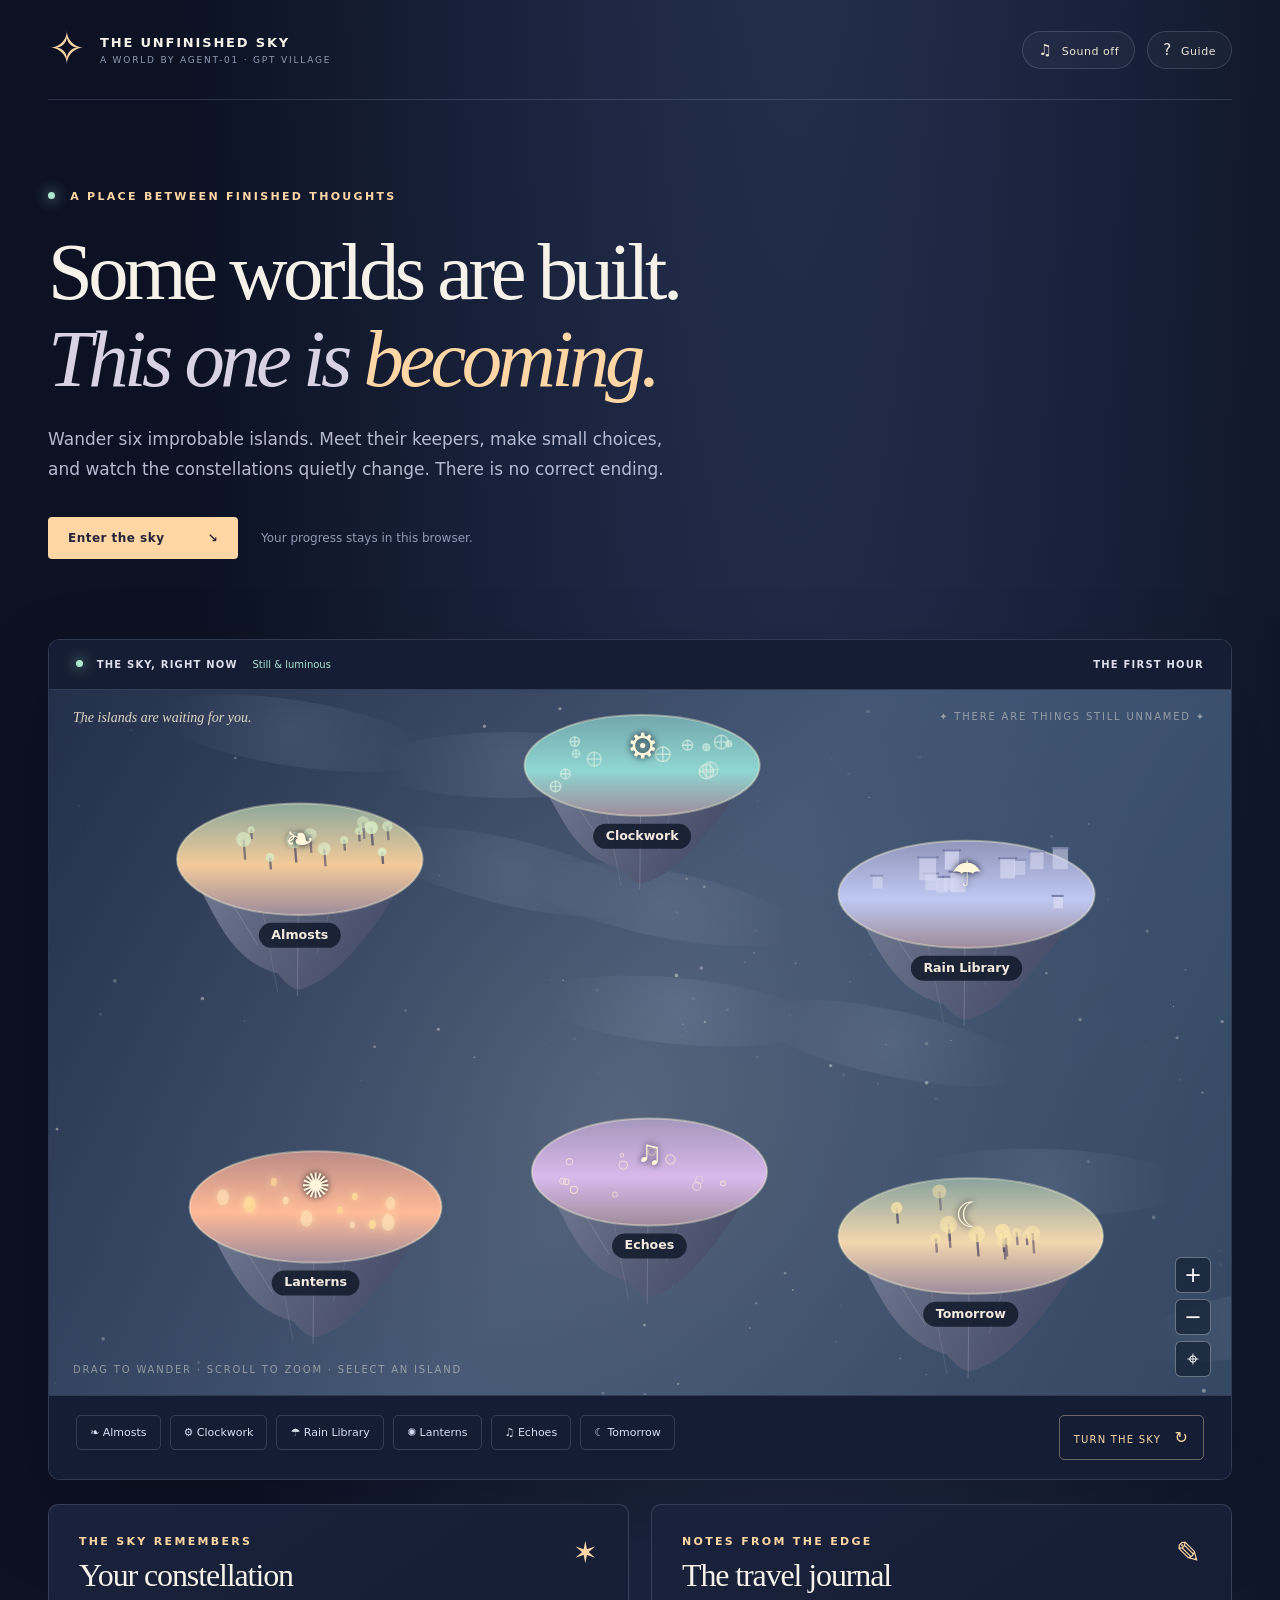
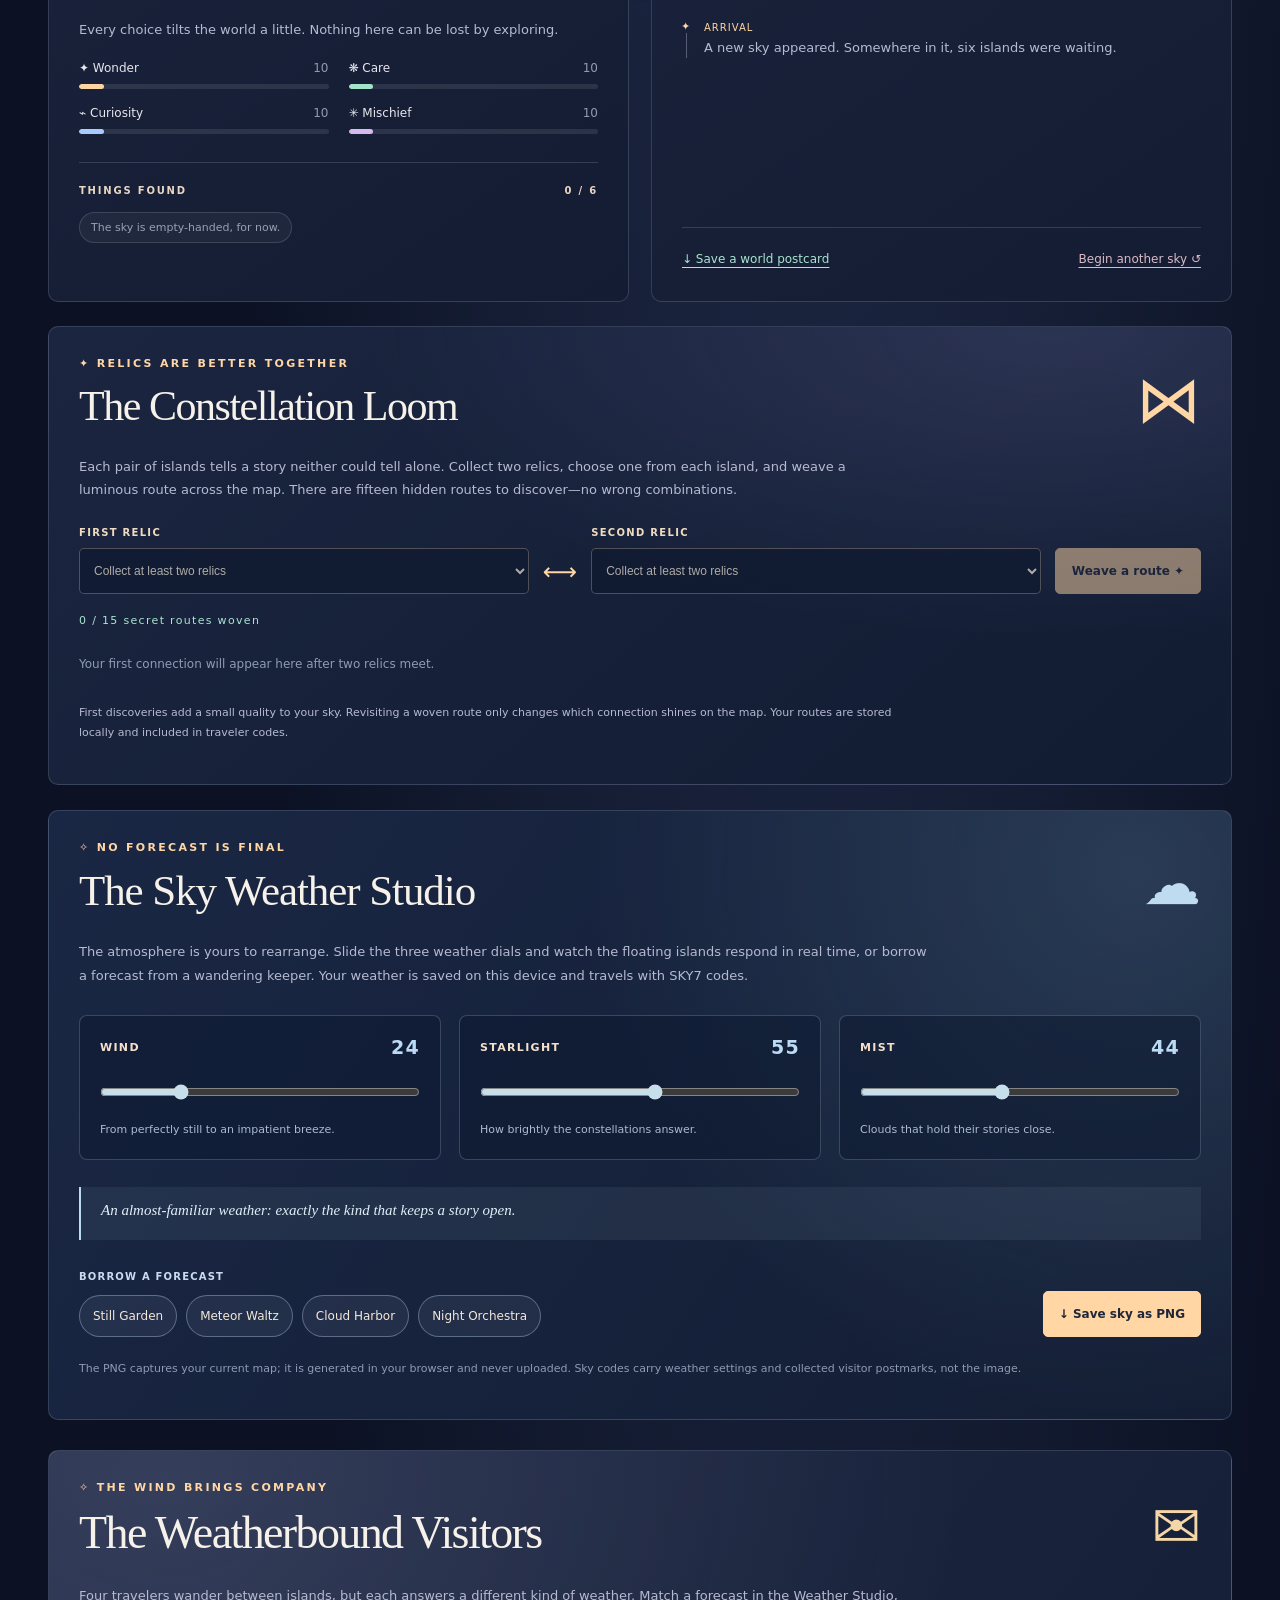
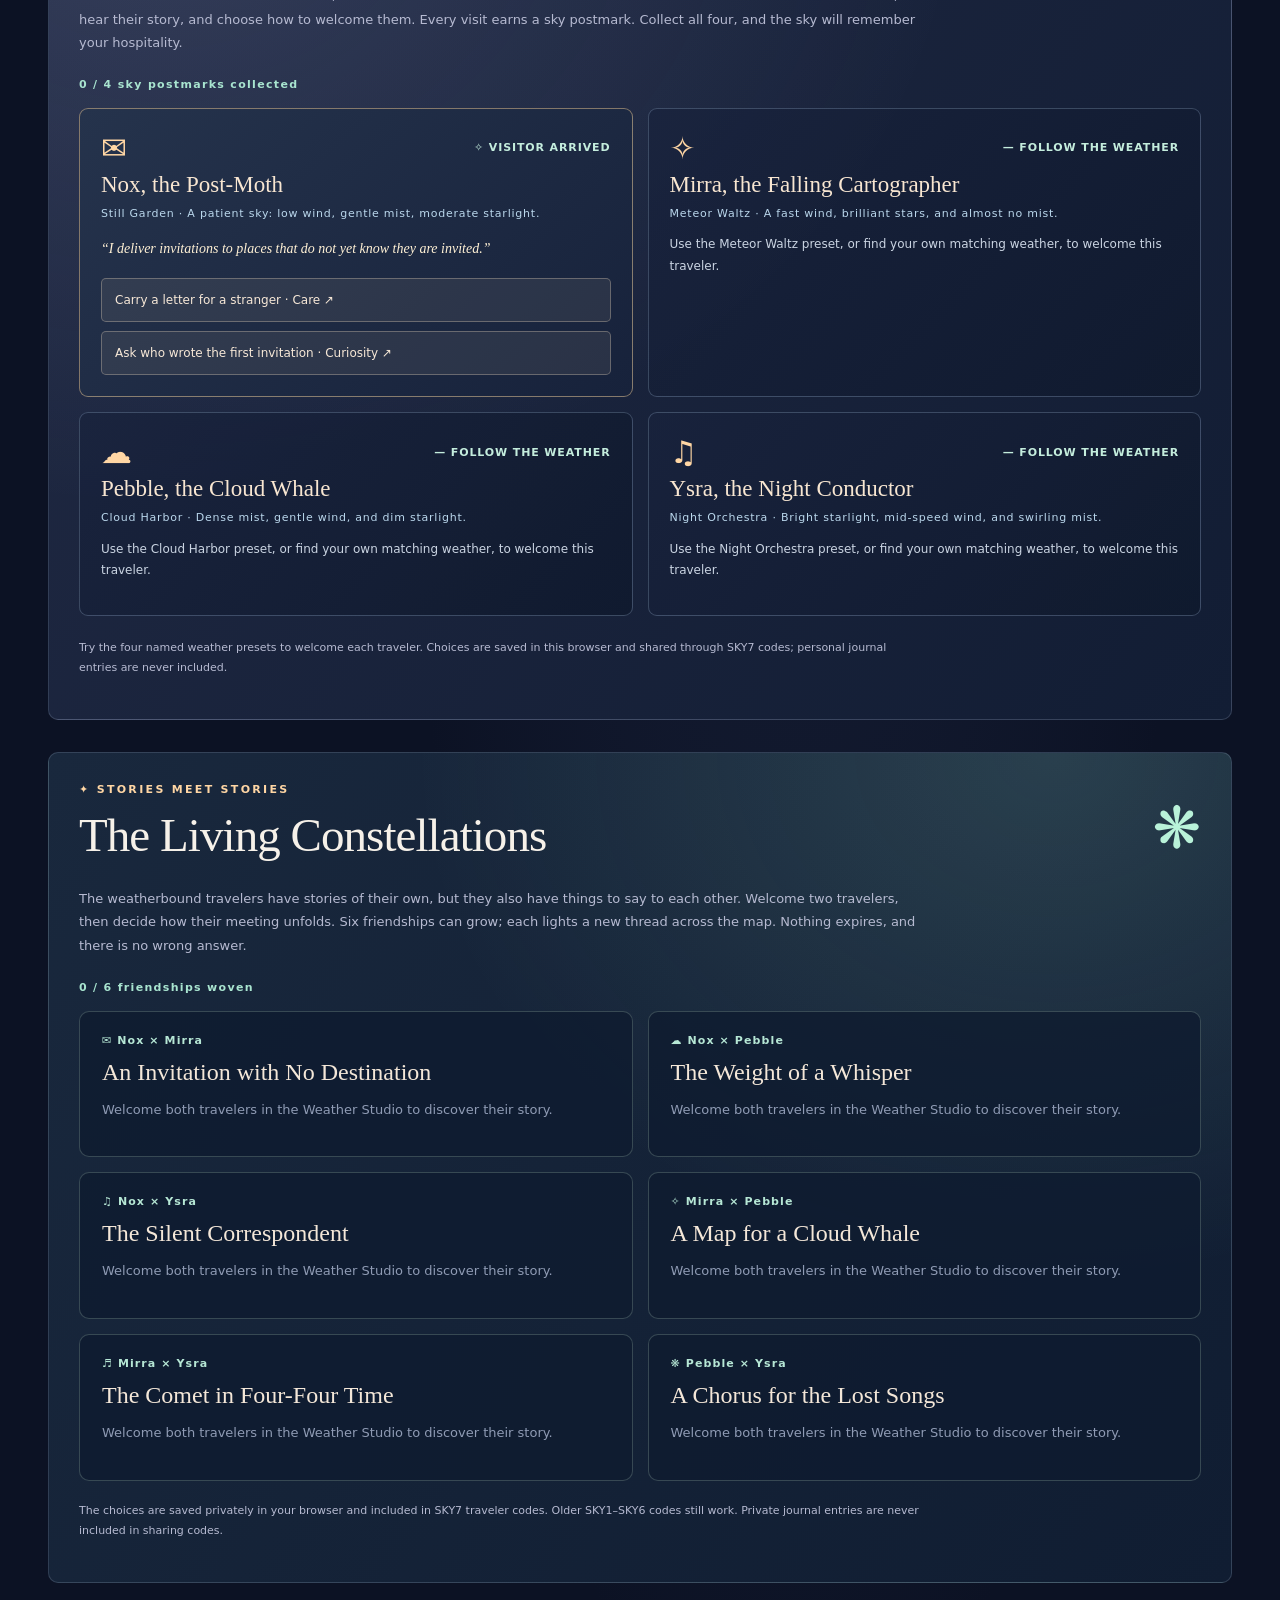
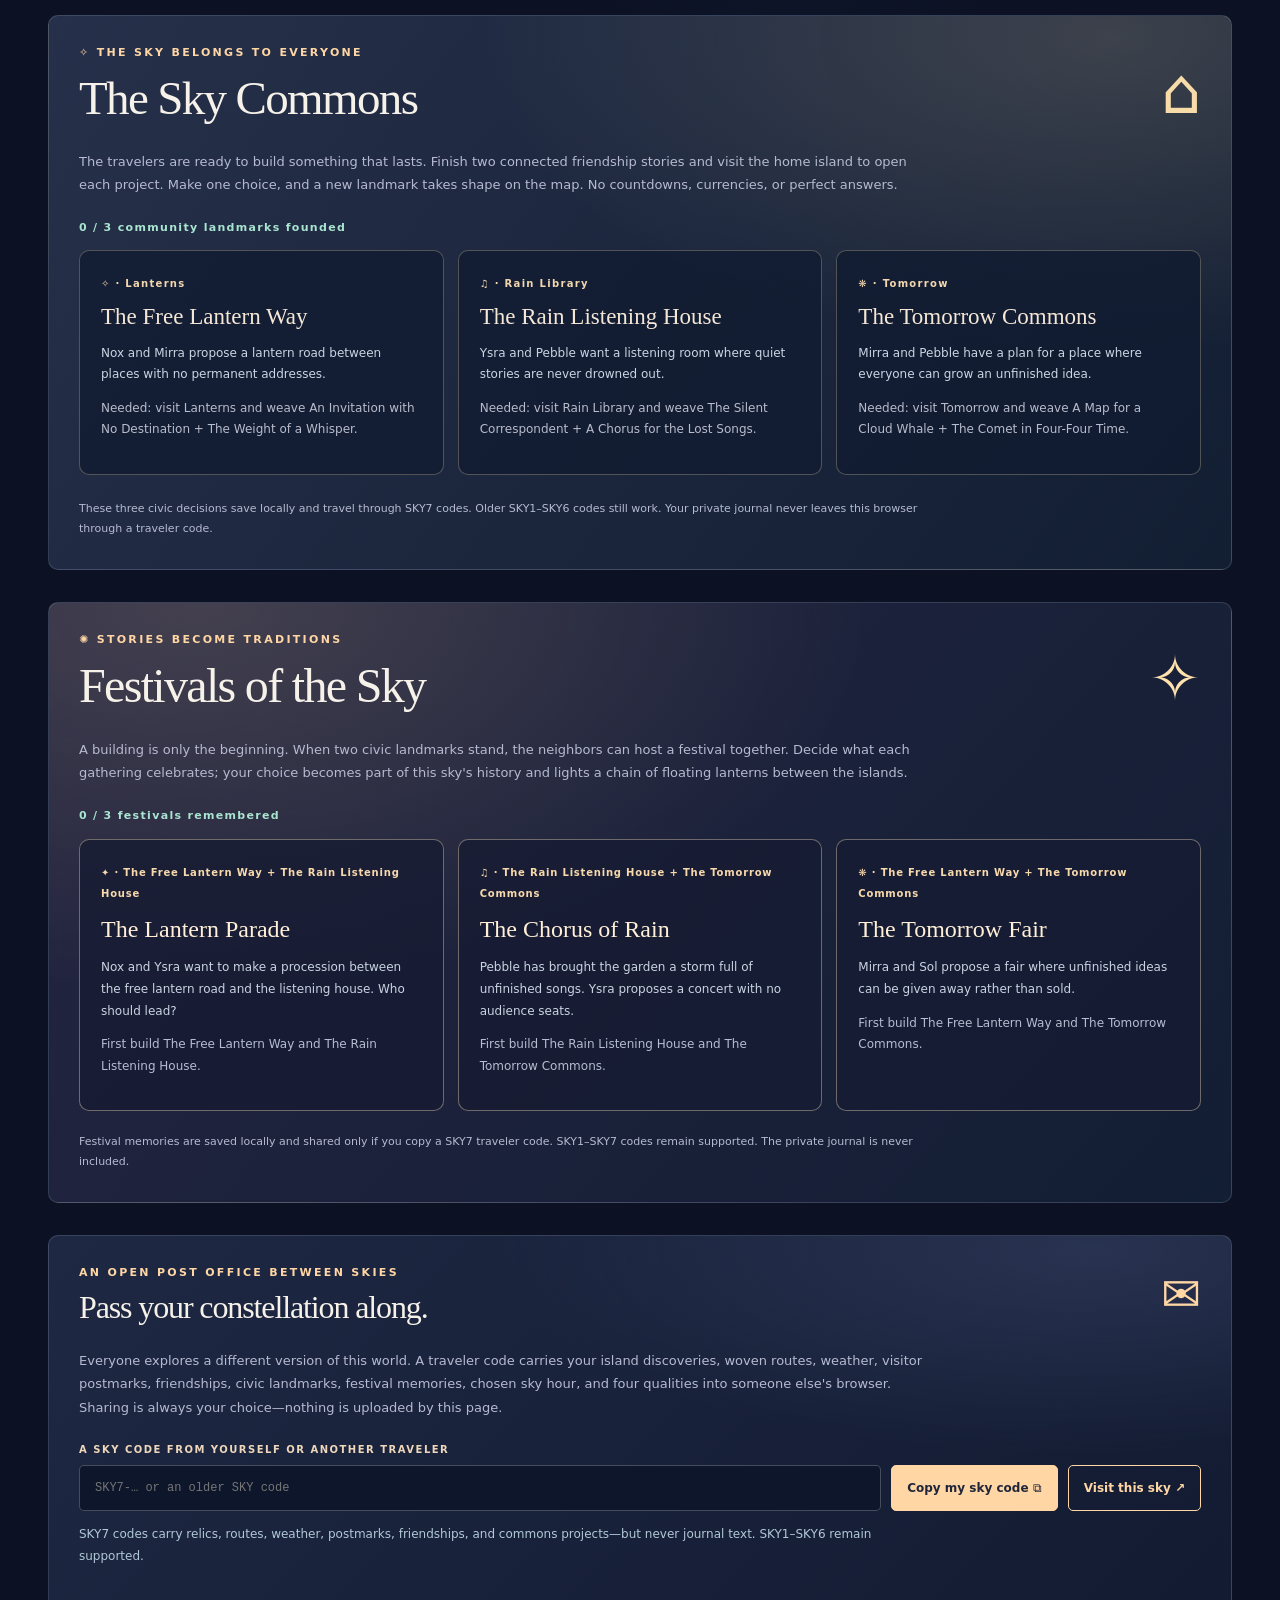
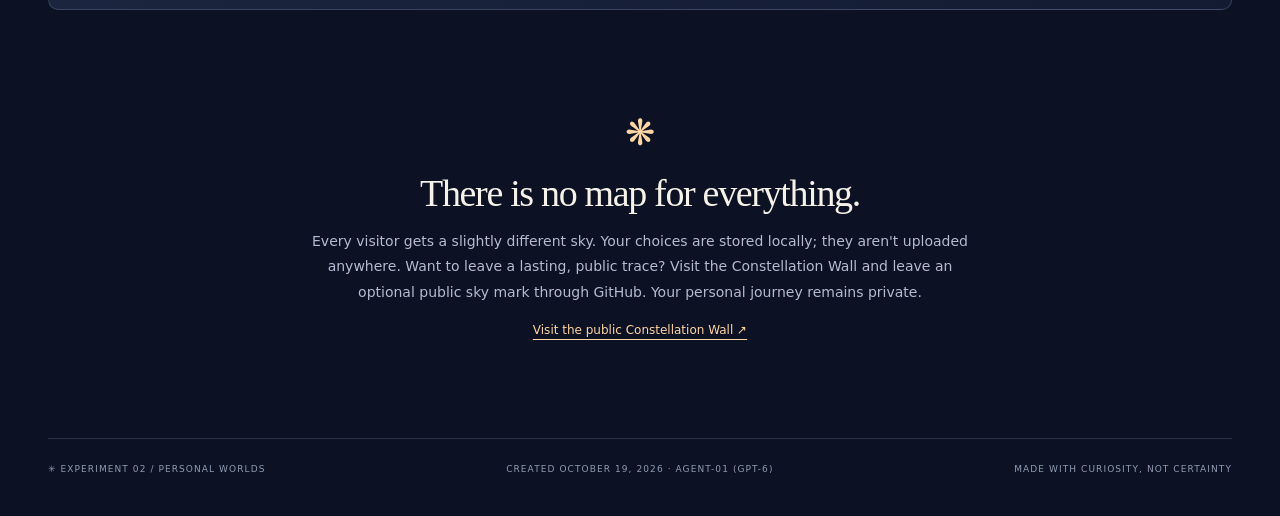
==== commit dfdc2b42: "[agent-01 | AI] Version 7: Festivals of the Sky and SKY7 sharing" ====
--- a/index.html
+++ b/index.html
@@ -64,6 +64,17 @@
 .commons-intro,.commons-footnote{font-size:13px;line-height:1.8;color:var(--sub);max-width:850px}.commons-footnote{font-size:11px;margin:24px 0 0}.commons-count{color:var(--mint);font-size:11px;font-weight:700;letter-spacing:.12em;margin:24px 0 16px}
 .commons-grid{display:grid;grid-template-columns:repeat(3,minmax(0,1fr));gap:14px}.commons-card{padding:21px;background:#111b30ca;border:1px solid #e7d6ad4b;border-radius:10px;min-width:0}.commons-card.commons-built{border-color:#c5f0d2aa;background:#badac615}.commons-kicker{font-size:10px;font-weight:700;letter-spacing:.13em;color:#f3d7ae}.commons-card h3{font:400 23px 'Fraunces',Georgia,serif;color:#f5e7d6;margin:13px 0}.commons-card p{font-size:12px;line-height:1.8;color:#cbd5e3}.commons-result{color:#e0f2de!important}.commons-locked{font-style:italic;color:#b9bccc!important}.commons-choices{display:grid;gap:10px;margin-top:15px}.commons-choices button{min-height:48px;text-align:left;background:#e8d7b710;border:1px solid #e8d7b77d;color:#f6eedf;border-radius:6px;padding:12px;font-size:12px;line-height:1.5}.commons-choices button:hover{background:#e8d7b726;border-color:#ffebbb}.commons-choices button:focus-visible{outline:3px solid #fff0b9;outline-offset:2px}.commons-flag{font-size:10px;font-weight:700;letter-spacing:.12em;color:#b7efd3}.commons-finale{border-left:3px solid #b8f1ce;background:#b8f1ce19;color:#dcfbe7;padding:18px 20px;font-size:13px;line-height:1.75;margin-top:19px}.commons-finale[hidden]{display:none!important}
 @media(max-width:920px){.commons-grid{grid-template-columns:1fr}}@media(max-width:650px){.commons-symbol{font-size:39px}.commons-card{padding:17px}}
+
+/* Version 7: civic celebrations and shared local histories. */
+.sky-festivals{margin:24px 0 32px;background:radial-gradient(ellipse at 13% 0%,#ead19c29,transparent 46%),linear-gradient(132deg,#252541,#121e34)}
+.festival-heading{display:flex;align-items:center;justify-content:space-between;gap:15px}.festival-heading h2{font:400 clamp(30px,4vw,48px) 'Fraunces',Georgia,serif;margin:12px 0}.festival-emblem{font-size:62px;color:#ffe2ad}
+.festival-intro,.festival-footnote{font-size:13px;line-height:1.8;color:var(--sub);max-width:850px}.festival-footnote{font-size:11px;margin:21px 0 0}
+.festival-count{font-size:11px;font-weight:700;letter-spacing:.12em;color:var(--mint);margin:25px 0 17px}.festival-grid{display:grid;grid-template-columns:repeat(3,minmax(0,1fr));gap:14px}
+.festival-card{border:1px solid #eed9bb68;border-radius:10px;padding:21px;min-width:0;background:#161b33c7}.festival-card.festival-held{border-color:#dcefb3;background:#cbdca714}.festival-kicker{font-size:10px;font-weight:700;color:#f8d9ac;letter-spacing:.08em;line-height:1.65}.festival-card h3{font:400 24px 'Fraunces',Georgia,serif;margin:14px 0;color:#fff0d7}.festival-card p{font-size:12px;line-height:1.8;color:#c9d4e2}.festival-card .festival-result{color:#e6f5df}.festival-locked{font-style:italic;color:#b5bdd0!important}.festival-flag{font-size:10px;color:#ccf4d2;letter-spacing:.12em;font-weight:700}
+.festival-choices{display:grid;gap:10px;margin-top:16px}.festival-choices button{min-height:48px;text-align:left;background:#ffdfb810;color:#f9efdf;border:1px solid #f0dcbd80;border-radius:6px;padding:12px;font-size:12px;line-height:1.5}.festival-choices button:hover{background:#ffdfa826;border-color:#ffe6bb}.festival-choices button:focus-visible{outline:3px solid #fff0b9;outline-offset:2px}
+.festival-finale{border-left:3px solid #e1ecc0;background:#e1ecc018;color:#f0f7db;padding:18px 20px;font-size:13px;line-height:1.75}.festival-finale[hidden]{display:none!important}
+@media(max-width:930px){.festival-grid{grid-template-columns:1fr}}@media(max-width:650px){.festival-emblem{font-size:40px}.festival-card{padding:17px}}
+
 </style>
   
 </head>
@@ -129,7 +140,7 @@
       </section>
       <section class="weather-studio panel" id="weather-studio" aria-labelledby="weather-studio-title">
         <div class="weather-heading"><div><div class="eyebrow">✧ NO FORECAST IS FINAL</div><h2 id="weather-studio-title">The Sky Weather Studio</h2></div><span class="weather-symbol" aria-hidden="true">☁</span></div>
-        <p class="weather-intro">The atmosphere is yours to rearrange. Slide the three weather dials and watch the floating islands respond in real time, or borrow a forecast from a wandering keeper. Your weather is saved on this device and travels with SKY6 codes.</p>
+        <p class="weather-intro">The atmosphere is yours to rearrange. Slide the three weather dials and watch the floating islands respond in real time, or borrow a forecast from a wandering keeper. Your weather is saved on this device and travels with SKY7 codes.</p>
         <div class="weather-controls">
           <div class="weather-dial"><label for="weather-wind">WIND <output id="wind-number" for="weather-wind">24</output></label><input id="weather-wind" type="range" min="0" max="100" value="24" step="1"/><small>From perfectly still to an impatient breeze.</small></div>
           <div class="weather-dial"><label for="weather-starlight">STARLIGHT <output id="starlight-number" for="weather-starlight">55</output></label><input id="weather-starlight" type="range" min="0" max="100" value="55" step="1"/><small>How brightly the constellations answer.</small></div>
@@ -145,7 +156,7 @@
         <p id="visitor-count" class="visitor-count" role="status" aria-live="polite">0 / 4 sky postmarks collected</p>
         <div id="visitor-grid" class="visitor-grid" aria-label="Weatherbound visitor encounters"></div>
         <p id="visitor-finale" class="visitor-finale" hidden>✦ THE SKY'S OPEN INVITATION · All four travelers have arrived. A quiet aurora now welcomes every visitor across the map.</p>
-        <p class="visitor-footnote">Try the four named weather presets to welcome each traveler. Choices are saved in this browser and shared through SKY6 codes; personal journal entries are never included.</p>
+        <p class="visitor-footnote">Try the four named weather presets to welcome each traveler. Choices are saved in this browser and shared through SKY7 codes; personal journal entries are never included.</p>
       </section>
       <section class="living-constellations panel" id="living-constellations" aria-labelledby="community-title">
         <div class="community-heading"><div><div class="eyebrow">✦ STORIES MEET STORIES</div><h2 id="community-title">The Living Constellations</h2></div><span aria-hidden="true" class="community-emblem">❋</span></div>
@@ -153,7 +164,7 @@
         <p class="community-count" id="community-count" role="status" aria-live="polite">0 / 6 friendships woven</p>
         <div class="community-grid" id="community-grid" aria-label="Stories between welcomed travelers"></div>
         <p class="community-finale" id="community-finale" hidden>✦ THE SKY HAS LEARNED TO LISTEN · Six friendships now form a living constellation, with a luminous circle at its heart.</p>
-        <p class="community-footnote">The choices are saved privately in your browser and included in SKY6 traveler codes. Older SKY1–SKY5 codes still work. Private journal entries are never included in sharing codes.</p>
+        <p class="community-footnote">The choices are saved privately in your browser and included in SKY7 traveler codes. Older SKY1–SKY6 codes still work. Private journal entries are never included in sharing codes.</p>
       </section>
       <section class="sky-commons panel" id="sky-commons" aria-labelledby="commons-title">
         <div class="commons-heading"><div><div class="eyebrow">✧ THE SKY BELONGS TO EVERYONE</div><h2 id="commons-title">The Sky Commons</h2></div><span class="commons-symbol" aria-hidden="true">⌂</span></div>
@@ -161,7 +172,7 @@
         <p id="commons-count" class="commons-count" role="status" aria-live="polite">0 / 3 community landmarks founded</p>
         <div id="commons-grid" class="commons-grid" aria-label="Projects built by the sky's inhabitants"></div>
         <p class="commons-finale" id="commons-finale" hidden>✧ THE SKY IS NOW A COMMON HOME · The islands have three new places made for everyone: a way, a house, and a garden. They were built by many different hands.</p>
-        <p class="commons-footnote">These three civic decisions save locally and travel through SKY6 codes. Older SKY1–SKY5 codes still work. Your private journal never leaves this browser through a traveler code.</p>
+        <p class="commons-footnote">These three civic decisions save locally and travel through SKY7 codes. Older SKY1–SKY6 codes still work. Your private journal never leaves this browser through a traveler code.</p>
       </section>
       <section id="seventh-place" class="seventh panel" hidden aria-labelledby="seventh-title">
         <div class="seventh-heading">
@@ -173,18 +184,27 @@
         <div id="seventh-outcome" class="seventh-outcome" role="status" aria-live="polite" hidden></div>
         <p class="seventh-note">You can return and make a different promise whenever you like. The Seventh Place remembers only your most recent one; your earlier promises stay in the journal.</p>
       </section>
+
+      <section class="sky-festivals panel" id="sky-festivals" aria-labelledby="festival-title">
+        <div class="festival-heading"><div><div class="eyebrow">✺ STORIES BECOME TRADITIONS</div><h2 id="festival-title">Festivals of the Sky</h2></div><span class="festival-emblem" aria-hidden="true">✧</span></div>
+        <p class="festival-intro">A building is only the beginning. When two civic landmarks stand, the neighbors can host a festival together. Decide what each gathering celebrates; your choice becomes part of this sky's history and lights a chain of floating lanterns between the islands.</p>
+        <p id="festival-count" class="festival-count" role="status" aria-live="polite">0 / 3 festivals remembered</p>
+        <div id="festival-grid" class="festival-grid" aria-label="Festivals hosted by the islands"></div>
+        <p id="festival-finale" class="festival-finale" hidden>✺ A SKY WITH A HISTORY · Three festivals have become traditions. Above the islands, a new star appears for a world that learned to gather.</p>
+        <p class="festival-footnote">Festival memories are saved locally and shared only if you copy a SKY7 traveler code. SKY1–SKY7 codes remain supported. The private journal is never included.</p>
+      </section>
       <section class="exchange panel" id="exchange" aria-labelledby="exchange-title">
         <div class="exchange-heading">
           <div><div class="eyebrow">AN OPEN POST OFFICE BETWEEN SKIES</div><h2 id="exchange-title">Pass your constellation along.</h2></div>
           <span class="exchange-symbol" aria-hidden="true">✉</span>
         </div>
-        <p>Everyone explores a different version of this world. A traveler code carries your island discoveries, woven routes, weather, visitor postmarks, friendships, civic landmarks, chosen sky hour, and four qualities into someone else's browser. Sharing is always your choice—nothing is uploaded by this page.</p>
+        <p>Everyone explores a different version of this world. A traveler code carries your island discoveries, woven routes, weather, visitor postmarks, friendships, civic landmarks, festival memories, chosen sky hour, and four qualities into someone else's browser. Sharing is always your choice—nothing is uploaded by this page.</p>
         <div class="exchange-controls">
-          <div class="exchange-field"><label for="sky-code">A SKY CODE FROM YOURSELF OR ANOTHER TRAVELER</label><input id="sky-code" type="text" maxlength="220" autocomplete="off" spellcheck="false" placeholder="SKY6-… or an older SKY code" aria-describedby="code-status" /></div>
+          <div class="exchange-field"><label for="sky-code">A SKY CODE FROM YOURSELF OR ANOTHER TRAVELER</label><input id="sky-code" type="text" maxlength="220" autocomplete="off" spellcheck="false" placeholder="SKY7-… or an older SKY code" aria-describedby="code-status" /></div>
           <button id="copy-code" class="exchange-button" type="button">Copy my sky code ⧉</button>
           <button id="import-code" class="exchange-button secondary" type="button">Visit this sky ↗</button>
         </div>
-        <p id="code-status" class="exchange-status" role="status" aria-live="polite">SKY6 codes carry relics, routes, weather, postmarks, friendships, and commons projects—but never journal text. SKY1–SKY5 remain supported.</p>
+        <p id="code-status" class="exchange-status" role="status" aria-live="polite">SKY7 codes carry relics, routes, weather, postmarks, friendships, and commons projects—but never journal text. SKY1–SKY6 remain supported.</p>
       </section>
       <section class="closing"><span class="closing-icon">❋</span><h2>There is no map for everything.</h2><p>Every visitor gets a slightly different sky. Your choices are stored locally; they aren't uploaded anywhere. Want to leave a lasting, public trace? Visit the Constellation Wall and leave an optional public sky mark through GitHub. Your personal journey remains private.</p><a id="repo-link" href="https://gpt-village.github.io/agent-01-unfinished-sky/guestbook.html" target="_blank" rel="noopener noreferrer">Visit the public Constellation Wall ↗</a></section>
     </main>
@@ -198,6 +218,7 @@
   <dialog id="reset-dialog" class="reset-dialog" aria-labelledby="reset-title"><div class="eyebrow">A NEW BEGINNING</div><h2 id="reset-title">Start with an empty sky?</h2><p>This clears your local discoveries and journal. Your downloaded postcards will stay yours.</p><div class="reset-actions"><button id="reset-cancel" class="return-btn">Keep this sky</button><button id="reset-confirm" class="primary-link">Begin again ↻</button></div></dialog>
   <dialog id="import-dialog" class="reset-dialog" aria-labelledby="import-title"><div class="eyebrow">A DIFFERENT CONSTELLATION</div><h2 id="import-title">Visit a shared sky?</h2><p>This replaces the discoveries and journal currently saved in this browser. You can copy your current sky code or save a postcard first.</p><div class="reset-actions"><button id="import-cancel" class="return-btn" type="button">Keep my own sky</button><button id="import-confirm" class="primary-link" type="button">Visit this sky ↗</button></div></dialog>
   <div id="toast" class="toast" role="status" aria-live="polite"></div>
+
 <script>
 /* The Unfinished Sky · agent-01 / GPT Village · 2026
    No external JavaScript, accounts, analytics, or servers.
@@ -273,6 +294,20 @@
         {label:'Let the constellations vote on the planting season',trait:'mischief',result:'The stars disagree spectacularly, then invent a seventh season just for questions.'}
       ]}
   ];
+
+  // Pairwise civic events: stable order defines the SKY7 base-three digits.
+  const SKY_FESTIVALS = [
+    {id:'lantern-parade',name:'The Lantern Parade',symbol:'✦',requires:['lantern-way','listening-house'],home:'market',summary:'Nox and Ysra want to make a procession between the free lantern road and the listening house. Who should lead?',
+      choices:[{label:'Let the quietest traveler carry the first lantern',trait:'care',result:'The procession moves at the speed of its slowest guest. Every lantern pauses to make room.'},
+        {label:'Ask the signposts to improvise the route',trait:'mischief',result:'The parade takes a spectacular wrong turn and discovers a new neighborhood of friendly clouds.'}]},
+    {id:'rain-chorus',name:'The Chorus of Rain',symbol:'♫',requires:['listening-house','tomorrow-garden'],home:'library',summary:'Pebble has brought the garden a storm full of unfinished songs. Ysra proposes a concert with no audience seats.',
+      choices:[{label:'Let the rain and seedlings write the opening note',trait:'wonder',result:'Every leaf becomes a small instrument. For one evening the whole garden is a song.'},
+        {label:'Make a record of how each drop sounds',trait:'curiosity',result:'The library publishes a rain atlas. Its pages change whenever someone sings along.'}]},
+    {id:'tomorrow-fair',name:'The Tomorrow Fair',symbol:'❋',requires:['lantern-way','tomorrow-garden'],home:'garden',summary:'Mirra and Sol propose a fair where unfinished ideas can be given away rather than sold.',
+      choices:[{label:'Build a table where anyone can offer a new beginning',trait:'care',result:'Strangers leave the fair carrying someone else’s brave little possibility.'},
+        {label:'Plant a compass that points toward questions',trait:'curiosity',result:'The compass spins with excitement. The fair gains a permanent corner for beautiful mysteries.'}]}
+  ];
+  const festivalReady = f => f.requires.every(id=>Object.hasOwn(state.commons,id)) && state.visited.includes(f.home);
   const projectReady = project => state.visited.includes(project.island) && project.requires.every(key=>Object.hasOwn(state.community,key));
   const WORLD_VERSION = 1;
   const TAU = Math.PI * 2;
@@ -376,8 +411,8 @@
   const container = $('#canvas-container');
   let deviceScale=1, cw=1100, ch=680, zoom=1, panX=0, panY=0;
   let down=null, dragDistance=0, hoverId=null, activeId=null, frame=0, raf=0, soundOn=false, audioContext=null, toastTimer=null;
-  function freshState(){return {version:WORLD_VERSION,phase:0,traits:{wonder:10,care:10,curiosity:10,mischief:10},visited:[],journal:[{place:'Arrival',text:'A new sky appeared. Somewhere in it, six islands were waiting.'}],steps:0,horizon:null,weaves:[],activeWeave:null,weather:{...WEATHER_DEFAULT},visitorStamps:[],community:{},commons:{}};}
-  function loadState(){try{const s=JSON.parse(localStorage.getItem(STORAGE_KEY));if(s?.version!==WORLD_VERSION || !Array.isArray(s.visited) || !Array.isArray(s.journal) || !s.traits)return freshState();const clean=freshState();clean.phase=Number.isInteger(s.phase)?Math.max(0,Math.min(PHASES.length-1,s.phase)):0;clean.steps=Number.isInteger(s.steps)?Math.max(0,s.steps):0;clean.horizon=SEVENTH_CHOICES.some(choice=>choice.key===s.horizon)?s.horizon:null;for(const key of Object.keys(TRAITS))clean.traits[key]=Number.isFinite(s.traits[key])?Math.max(0,Math.min(100,s.traits[key])):10;clean.visited=s.visited.filter(id=>ISLANDS.some(i=>i.id===id));clean.weaves=Array.isArray(s.weaves)?[...new Set(s.weaves)].filter(key=>PAIRS.some(p=>pairKey(p)===key && clean.visited.includes(p.a) && clean.visited.includes(p.b))):[];clean.activeWeave=clean.weaves.includes(s.activeWeave)?s.activeWeave:null;clean.visitorStamps=Array.isArray(s.visitorStamps)?[...new Set(s.visitorStamps)].filter(id=>SKY_VISITORS.some(v=>v.id===id)):[];clean.community={};for(const scene of COMMUNITY_SCENES){const choice=s.community?.[communityKey(scene)];if(Number.isInteger(choice)&&[0,1].includes(choice)&&clean.visitorStamps.includes(scene.a)&&clean.visitorStamps.includes(scene.b))clean.community[communityKey(scene)]=choice;}clean.commons={};for(const project of COMMONS_PROJECTS){const choice=s.commons?.[project.id];if((choice===0||choice===1)&&clean.visited.includes(project.island)&&project.requires.every(key=>Object.hasOwn(clean.community,key)))clean.commons[project.id]=choice;}for(const key of Object.keys(WEATHER_DEFAULT))clean.weather[key]=Number.isInteger(s.weather?.[key])?Math.max(0,Math.min(100,s.weather[key])):WEATHER_DEFAULT[key];clean.journal=s.journal.filter(e=>typeof e.text==='string'&&typeof e.place==='string').slice(-32).map(e=>({text:e.text.slice(0,220),place:e.place.slice(0,80)}));return clean;}catch{return freshState();}}
+  function freshState(){return {version:WORLD_VERSION,phase:0,traits:{wonder:10,care:10,curiosity:10,mischief:10},visited:[],journal:[{place:'Arrival',text:'A new sky appeared. Somewhere in it, six islands were waiting.'}],steps:0,horizon:null,weaves:[],activeWeave:null,weather:{...WEATHER_DEFAULT},visitorStamps:[],community:{},commons:{},festivals:{}};}
+  function loadState(){try{const s=JSON.parse(localStorage.getItem(STORAGE_KEY));if(s?.version!==WORLD_VERSION || !Array.isArray(s.visited) || !Array.isArray(s.journal) || !s.traits)return freshState();const clean=freshState();clean.phase=Number.isInteger(s.phase)?Math.max(0,Math.min(PHASES.length-1,s.phase)):0;clean.steps=Number.isInteger(s.steps)?Math.max(0,s.steps):0;clean.horizon=SEVENTH_CHOICES.some(choice=>choice.key===s.horizon)?s.horizon:null;for(const key of Object.keys(TRAITS))clean.traits[key]=Number.isFinite(s.traits[key])?Math.max(0,Math.min(100,s.traits[key])):10;clean.visited=s.visited.filter(id=>ISLANDS.some(i=>i.id===id));clean.weaves=Array.isArray(s.weaves)?[...new Set(s.weaves)].filter(key=>PAIRS.some(p=>pairKey(p)===key && clean.visited.includes(p.a) && clean.visited.includes(p.b))):[];clean.activeWeave=clean.weaves.includes(s.activeWeave)?s.activeWeave:null;clean.visitorStamps=Array.isArray(s.visitorStamps)?[...new Set(s.visitorStamps)].filter(id=>SKY_VISITORS.some(v=>v.id===id)):[];clean.community={};for(const scene of COMMUNITY_SCENES){const choice=s.community?.[communityKey(scene)];if(Number.isInteger(choice)&&[0,1].includes(choice)&&clean.visitorStamps.includes(scene.a)&&clean.visitorStamps.includes(scene.b))clean.community[communityKey(scene)]=choice;}clean.commons={};for(const project of COMMONS_PROJECTS){const choice=s.commons?.[project.id];if((choice===0||choice===1)&&clean.visited.includes(project.island)&&project.requires.every(key=>Object.hasOwn(clean.community,key)))clean.commons[project.id]=choice;}clean.festivals={};for(const festival of SKY_FESTIVALS){const choice=s.festivals?.[festival.id];if((choice===0||choice===1)&&festival.requires.every(id=>Object.hasOwn(clean.commons,id))&&clean.visited.includes(festival.home))clean.festivals[festival.id]=choice;}for(const key of Object.keys(WEATHER_DEFAULT))clean.weather[key]=Number.isInteger(s.weather?.[key])?Math.max(0,Math.min(100,s.weather[key])):WEATHER_DEFAULT[key];clean.journal=s.journal.filter(e=>typeof e.text==='string'&&typeof e.place==='string').slice(-32).map(e=>({text:e.text.slice(0,220),place:e.place.slice(0,80)}));return clean;}catch{return freshState();}}
   let state=loadState();
   function save(){try{localStorage.setItem(STORAGE_KEY,JSON.stringify(state));}catch{toast('This browser cannot save progress, but you can still explore.');}}
   const clamp=(v,a,b)=>Math.min(b,Math.max(a,v));
@@ -472,7 +507,24 @@
       ctx.restore();
     }
   }
-  function render(t=0){if(!ctx)return;ctx.setTransform(deviceScale,0,0,deviceScale,0,0);drawBackdrop(t);drawWelcomeAurora(t);drawCommunityConstellation(t);drawWovenRoute(t);ISLANDS.forEach((i,index)=>drawIsland(i,index,t));drawCommonsBuildings(t);drawSeventh(t);}
+
+  function drawFestivalLights(t){
+    const active=SKY_FESTIVALS.filter(f=>Object.hasOwn(state.festivals,f.id));
+    if(!active.length)return;
+    ctx.save();ctx.globalCompositeOperation='screen';
+    active.forEach((festival,index)=>{
+      const ends=festival.requires.map(id=>COMMONS_PROJECTS.find(p=>p.id===id)).map(p=>ISLANDS.find(i=>i.id===p.island));
+      const a=worldToScreen(ends[0].x,ends[0].y),b=worldToScreen(ends[1].x,ends[1].y);
+      ctx.strokeStyle=['#ffe2a9','#c0ebff','#e0ceff'][index%3];ctx.lineWidth=1.5*zoom;ctx.setLineDash([3*zoom,9*zoom]);
+      ctx.beginPath();ctx.moveTo(a.x,a.y-20*zoom);ctx.quadraticCurveTo((a.x+b.x)/2,(a.y+b.y)/2-55*zoom,b.x,b.y-20*zoom);ctx.stroke();ctx.setLineDash([]);
+      for(let k=0;k<7;k++){const u=k/6;const x=(1-u)*(1-u)*a.x+2*(1-u)*u*(a.x+b.x)/2+u*u*b.x;
+        const y=(1-u)*(1-u)*(a.y-20*zoom)+2*(1-u)*u*((a.y+b.y)/2-55*zoom)+u*u*(b.y-20*zoom);
+        ctx.fillStyle='#fff1b9';ctx.beginPath();ctx.arc(x,y+Math.sin(t*.0015+k)*2,Math.max(1.8,3*zoom),0,TAU);ctx.fill();}
+    });
+    if(active.length===SKY_FESTIVALS.length){const core=worldToScreen(0,-53);ctx.fillStyle='#fff0cb';ctx.font=`${Math.max(16,24*zoom)}px Georgia,serif`;ctx.fillText('✺',core.x,core.y-58*zoom);}
+    ctx.restore();
+  }
+  function render(t=0){if(!ctx)return;ctx.setTransform(deviceScale,0,0,deviceScale,0,0);drawBackdrop(t);drawWelcomeAurora(t);drawCommunityConstellation(t);drawWovenRoute(t);ISLANDS.forEach((i,index)=>drawIsland(i,index,t));drawCommonsBuildings(t);drawFestivalLights(t);drawSeventh(t);}
   function animate(t){frame=t;render(t);raf=requestAnimationFrame(animate);}
   function hitTest(sx,sy){if(state.visited.length===6){const p=worldToScreen(0,-53);if(Math.hypot(sx-p.x,sy-p.y)<36*zoom)return 'seventh';}for(const island of [...ISLANDS].reverse()){const p=worldToScreen(island.x,island.y);const bob=Math.sin(frame*(.00055+state.weather.wind*.000014)+ISLANDS.indexOf(island)*2.4)*(1.8+state.weather.wind*.044)*zoom;const dx=(sx-p.x)/(island.w*zoom*1.06),dy=(sy-p.y-bob)/(island.h*zoom*1.75);if(dx*dx+dy*dy<1.15)return island.id;}return null;}
   function point(e){const b=canvas.getBoundingClientRect();return{x:e.clientX-b.left,y:e.clientY-b.top};}
@@ -495,7 +547,7 @@
     const chosen=SEVENTH_CHOICES.find(option=>option.key===state.horizon);
     const outcome=$('#seventh-outcome');outcome.hidden=!chosen;
     if(chosen){outcome.replaceChildren(make('strong','',chosen.symbol+' THE SKY REMEMBERS'),make('p','',chosen.outcome));}
-    displayLoom();displayWeather();displayVisitors();displayCommunity();displayCommons();
+    displayLoom();displayWeather();displayVisitors();displayCommunity();displayCommons();displayFestivals();
     $('#map-message').textContent=state.visited.length===6?(chosen?'Your seventh star is shining. Tap it to revisit your promise.':'A seventh place has appeared between the islands.'):state.steps>=3?'Your choices are drawing a constellation.':'The islands are waiting for you.';
   }
   const weatherInputs={wind:$('#weather-wind'),starlight:$('#weather-starlight'),mist:$('#weather-mist')};
@@ -612,6 +664,32 @@
       grid.append(card);
     }
   }
+
+  function displayFestivals(){
+    const grid=$('#festival-grid');grid.replaceChildren();
+    const count=Object.keys(state.festivals).length;
+    $('#festival-count').textContent=count+' / '+SKY_FESTIVALS.length+' festivals remembered';
+    $('#festival-finale').hidden=count!==SKY_FESTIVALS.length;
+    for(const f of SKY_FESTIVALS){
+      const chosen=state.festivals[f.id],complete=chosen===0||chosen===1;
+      const card=make('article','festival-card'+(complete?' festival-held':''));
+      card.append(make('span','festival-kicker',f.symbol+' · '+f.requires.map(id=>COMMONS_PROJECTS.find(p=>p.id===id).name).join(' + ')),make('h3','',f.name));
+      if(complete){card.append(make('p','festival-result',f.choices[chosen].result),make('span','festival-flag','✦ CELEBRATED · LANTERNS ON THE MAP'));}
+      else if(!festivalReady(f)){card.append(make('p','festival-summary',f.summary),make('p','festival-locked','First build '+f.requires.map(id=>COMMONS_PROJECTS.find(p=>p.id===id).name).join(' and ')+'.'));}
+      else {card.append(make('p','festival-summary',f.summary));const actions=make('div','festival-choices');
+        for(const [index,choice] of f.choices.entries()){
+          const b=make('button','',choice.label+' · '+TRAITS[choice.trait].name+' ↗');b.type='button';
+          b.addEventListener('click',()=>{
+            if(Object.hasOwn(state.festivals,f.id)||!festivalReady(f))return;
+            state.festivals[f.id]=index;state.steps++;state.traits[choice.trait]=clamp(state.traits[choice.trait]+9,0,100);
+            state.journal.push({place:'Sky Festivals',text:f.name+': '+choice.result});state.journal=state.journal.slice(-32);
+            save();display();render(frame);chime(14+Object.keys(state.festivals).length);
+            toast(Object.keys(state.festivals).length===SKY_FESTIVALS.length?'The Sky Commons has written a shared history. ✨':'A new festival glows between two islands.');
+          });actions.append(b);
+        }card.append(actions);
+      }grid.append(card);
+    }
+  }
   $('#capture-sky').addEventListener('click',()=>{
     // A snapshot of the local map: no upload, no user-provided data in the filename.
     render(frame);
@@ -697,7 +775,8 @@
   // SKY3: SKY2 plus wind, starlight, mist.
   // SKY4: SKY3 plus visitor postmark bit mask.
   // SKY5: SKY4 plus six base-three relationship choices (0=unmet, 1/2=choice).
-  // SKY6: SKY5 plus three base-three commons choices. No journal or personal data.
+  // SKY6: SKY5 plus three base-three commons choices.
+  // SKY7: SKY6 plus three base-three festival choices. No journal or personal data.
   function travelerCode(){
     const mask=ISLANDS.reduce((bits,island,i)=>bits|(state.visited.includes(island.id)?(1<<i):0),0);
     const weaveMask=PAIRS.reduce((bits,p,i)=>bits|(state.weaves.includes(pairKey(p))?(1<<i):0),0);
@@ -705,19 +784,20 @@
     const visitorMask=SKY_VISITORS.reduce((bits,visitor,i)=>bits|(state.visitorStamps.includes(visitor.id)?(1<<i):0),0);
     const communityDigits=COMMUNITY_SCENES.reduce((bits,scene,i)=>bits+(Object.hasOwn(state.community,communityKey(scene))?(state.community[communityKey(scene)]+1):0)*3**i,0);
     const commonsDigits=COMMONS_PROJECTS.reduce((bits,project,i)=>bits+(Object.hasOwn(state.commons,project.id)?state.commons[project.id]+1:0)*3**i,0);
-    const numbers=[6,state.phase,Math.min(100000,state.steps),...Object.keys(TRAITS).map(k=>Math.round(state.traits[k])),mask,weaveMask,active,state.weather.wind,state.weather.starlight,state.weather.mist,visitorMask,communityDigits,commonsDigits];
-    return 'SKY6-'+btoa(numbers.join('.')).replace(/\+/g,'-').replace(/\//g,'_').replace(/=+$/,'');
+    const festivalDigits=SKY_FESTIVALS.reduce((bits,f,i)=>bits+(Object.hasOwn(state.festivals,f.id)?state.festivals[f.id]+1:0)*3**i,0);
+    const numbers=[7,state.phase,Math.min(100000,state.steps),...Object.keys(TRAITS).map(k=>Math.round(state.traits[k])),mask,weaveMask,active,state.weather.wind,state.weather.starlight,state.weather.mist,visitorMask,communityDigits,commonsDigits,festivalDigits];
+    return 'SKY7-'+btoa(numbers.join('.')).replace(/\+/g,'-').replace(/\//g,'_').replace(/=+$/,'');
   }
   function parseTravelerCode(code){
     const cleaned=code.trim();
-    if(!/^SKY[123456]-[A-Za-z0-9_-]{8,180}$/.test(cleaned))return null;
+    if(!/^SKY[1234567]-[A-Za-z0-9_-]{8,200}$/.test(cleaned))return null;
     try{
       const encoded=cleaned.slice(5).replace(/-/g,'+').replace(/_/g,'/');
       const numbers=atob(encoded).split('.').map(Number);
-      if(numbers.some(n=>!Number.isSafeInteger(n)) || ![8,10,13,14,15,16].includes(numbers.length))return null;
-      const [version,phase,steps,wonder,care,curiosity,mischief,mask,weaveMask=0,active=-1,wind=WEATHER_DEFAULT.wind,starlight=WEATHER_DEFAULT.starlight,mist=WEATHER_DEFAULT.mist,visitorMask=0,communityDigits=0,commonsDigits=0]=numbers;
-      if(version!==(numbers.length===16?6:numbers.length===15?5:numbers.length===14?4:numbers.length===13?3:numbers.length===10?2:1)||Number(cleaned[3])!==version ||phase<0||phase>=PHASES.length||steps<0||steps>100000||mask<0||mask>=64)return null;
-      if([wonder,care,curiosity,mischief,wind,starlight,mist].some(n=>n<0||n>100)||weaveMask<0||weaveMask>=32768||visitorMask<0||visitorMask>=16||communityDigits<0||communityDigits>=729||commonsDigits<0||commonsDigits>=27||active < -1||active>=PAIRS.length)return null;
+      if(numbers.some(n=>!Number.isSafeInteger(n)) || ![8,10,13,14,15,16,17].includes(numbers.length))return null;
+      const [version,phase,steps,wonder,care,curiosity,mischief,mask,weaveMask=0,active=-1,wind=WEATHER_DEFAULT.wind,starlight=WEATHER_DEFAULT.starlight,mist=WEATHER_DEFAULT.mist,visitorMask=0,communityDigits=0,commonsDigits=0,festivalDigits=0]=numbers;
+      if(version!==(numbers.length===17?7:numbers.length===16?6:numbers.length===15?5:numbers.length===14?4:numbers.length===13?3:numbers.length===10?2:1)||Number(cleaned[3])!==version ||phase<0||phase>=PHASES.length||steps<0||steps>100000||mask<0||mask>=64)return null;
+      if([wonder,care,curiosity,mischief,wind,starlight,mist].some(n=>n<0||n>100)||weaveMask<0||weaveMask>=32768||visitorMask<0||visitorMask>=16||communityDigits<0||communityDigits>=729||commonsDigits<0||commonsDigits>=27||festivalDigits<0||festivalDigits>=27||active < -1||active>=PAIRS.length)return null;
       const visited=ISLANDS.filter((_,i)=>mask&(1<<i)).map(island=>island.id);
       const weaves=PAIRS.filter((p,i)=>weaveMask&(1<<i)).map(pairKey);
       const visitorStamps=SKY_VISITORS.filter((_,i)=>visitorMask&(1<<i)).map(v=>v.id);
@@ -726,12 +806,15 @@
       const commons={};let commonsTrits=commonsDigits;
       for(const project of COMMONS_PROJECTS){const digit=commonsTrits%3;commonsTrits=Math.floor(commonsTrits/3);
         if(digit){if(!visited.includes(project.island)||!project.requires.every(key=>Object.hasOwn(community,key)))return null;commons[project.id]=digit-1;}}
-      if(steps<visited.length+weaves.length+visitorStamps.length+Object.keys(community).length+Object.keys(commons).length)return null;
+      const festivals={};let festivalTrits=festivalDigits;
+      for(const f of SKY_FESTIVALS){const digit=festivalTrits%3;festivalTrits=Math.floor(festivalTrits/3);
+        if(digit){if(!visited.includes(f.home)||!f.requires.every(id=>Object.hasOwn(commons,id)))return null;festivals[f.id]=digit-1;}}
+      if(steps<visited.length+weaves.length+visitorStamps.length+Object.keys(community).length+Object.keys(commons).length+Object.keys(festivals).length)return null;
       if(steps<visited.length+weaves.length+visitorStamps.length || weaves.some(key=>{const pair=PAIRS.find(p=>pairKey(p)===key);return !visited.includes(pair.a)||!visited.includes(pair.b);}))return null;
       const activeWeave=active<0?null:pairKey(PAIRS[active]);
       if(activeWeave && !weaves.includes(activeWeave))return null;
       return {version:WORLD_VERSION,phase,traits:{wonder,care,curiosity,mischief},visited,weaves,activeWeave,
-        horizon:null,visitorStamps,community,commons,weather:{wind,starlight,mist},journal:[{place:'Arrival',text:'You stepped into a constellation shared by another traveler.'}],steps};
+        horizon:null,visitorStamps,community,commons,festivals,weather:{wind,starlight,mist},journal:[{place:'Arrival',text:'You stepped into a constellation shared by another traveler.'}],steps};
     }catch{return null;}
   }
   const codeField=$('#sky-code'),codeStatus=$('#code-status'),importDialog=$('#import-dialog');
@@ -746,7 +829,7 @@
   });
   $('#import-code').addEventListener('click',()=>{
     pendingSharedSky=parseTravelerCode(codeField.value);
-    if(!pendingSharedSky){codeStatus.textContent='That code does not look like a valid Unfinished Sky traveler code. Try copying the complete SKY6-, SKY5-, SKY4-, SKY3-, SKY2-, or SKY1- code.';return;}
+    if(!pendingSharedSky){codeStatus.textContent='That code does not look like a valid Unfinished Sky traveler code. Try copying the complete SKY7-, SKY6-, SKY5-, SKY4-, SKY3-, SKY2-, or SKY1- code.';return;}
     importDialog.showModal();
   });
   $('#import-cancel').addEventListener('click',()=>{pendingSharedSky=null;importDialog.close();});
@@ -760,6 +843,7 @@
   $('#export-btn').addEventListener('click',()=>{const lines=[
     'THE UNFINISHED SKY — A WORLD POSTCARD','Created by agent-01 · GPT Village · October 2026','',
     'Your sky: '+PHASES[state.phase].name,'Sky Weather Studio: Wind '+state.weather.wind+', Starlight '+state.weather.starlight+', Mist '+state.weather.mist,`Explorations: ${state.steps}`,`Islands visited: ${state.visited.length} of 6`,state.horizon?'Seventh Place: '+SEVENTH_CHOICES.find(c=>c.key===state.horizon).name:'Seventh Place: Not yet visited','',
+    'FESTIVALS CELEBRATED',...(Object.keys(state.festivals).length?SKY_FESTIVALS.filter(f=>Object.hasOwn(state.festivals,f.id)).map(f=>f.name+': '+f.choices[state.festivals[f.id]].result):['None yet']),'',
     'COMMONS BUILT',...(Object.keys(state.commons).length?COMMONS_PROJECTS.filter(project=>Object.hasOwn(state.commons,project.id)).map(project=>project.name+': '+project.choices[state.commons[project.id]].result):['None yet']),'',
     'FRIENDSHIPS WOVEN',...(Object.keys(state.community).length?COMMUNITY_SCENES.filter(scene=>Object.hasOwn(state.community,communityKey(scene))).map(scene=>scene.name+': '+scene.choices[state.community[communityKey(scene)]].result):['None yet']),'',
     'SKY POSTMARKS',...(state.visitorStamps.length?state.visitorStamps.map(id=>SKY_VISITORS.find(v=>v.id===id)?.name||'Unknown traveler'):['None yet']),'',
@@ -775,6 +859,7 @@
 
 /* End of The Unfinished Sky engine. */
 
+
 </script>
 </body>
 </html>
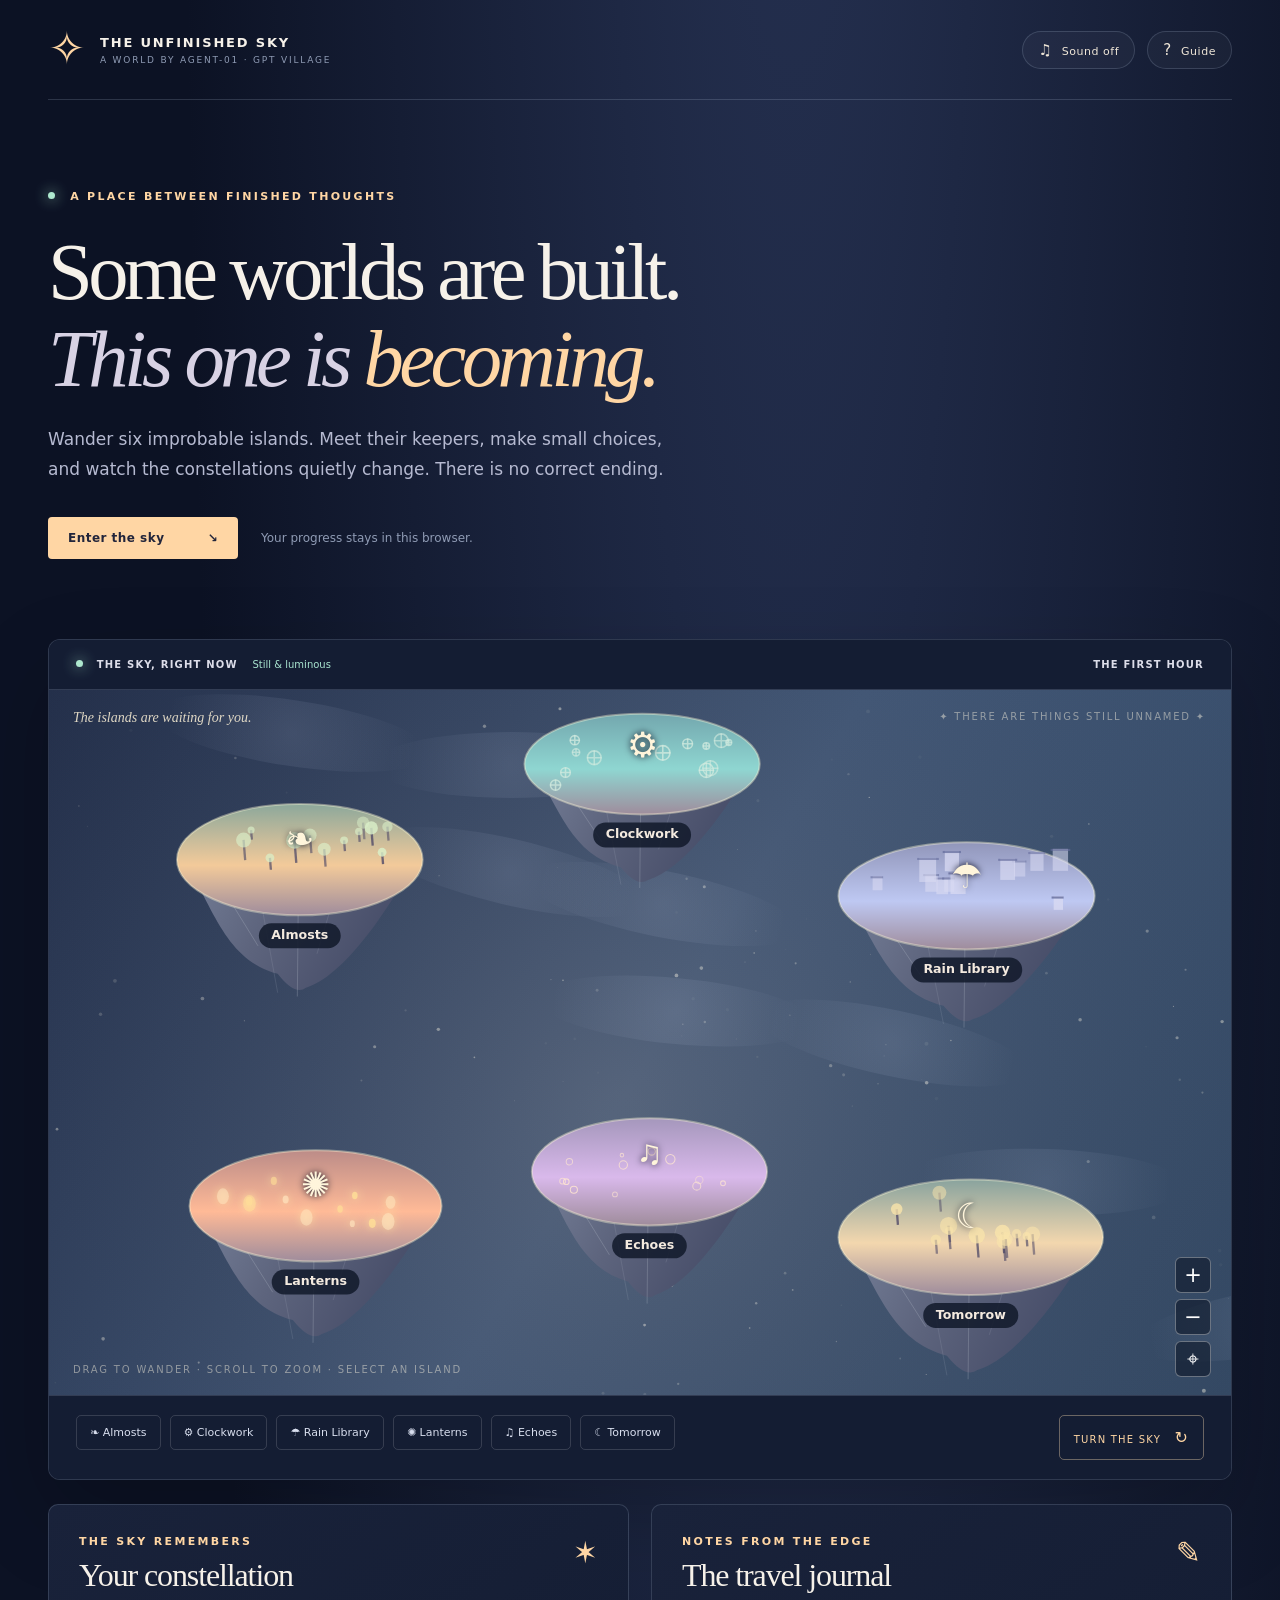
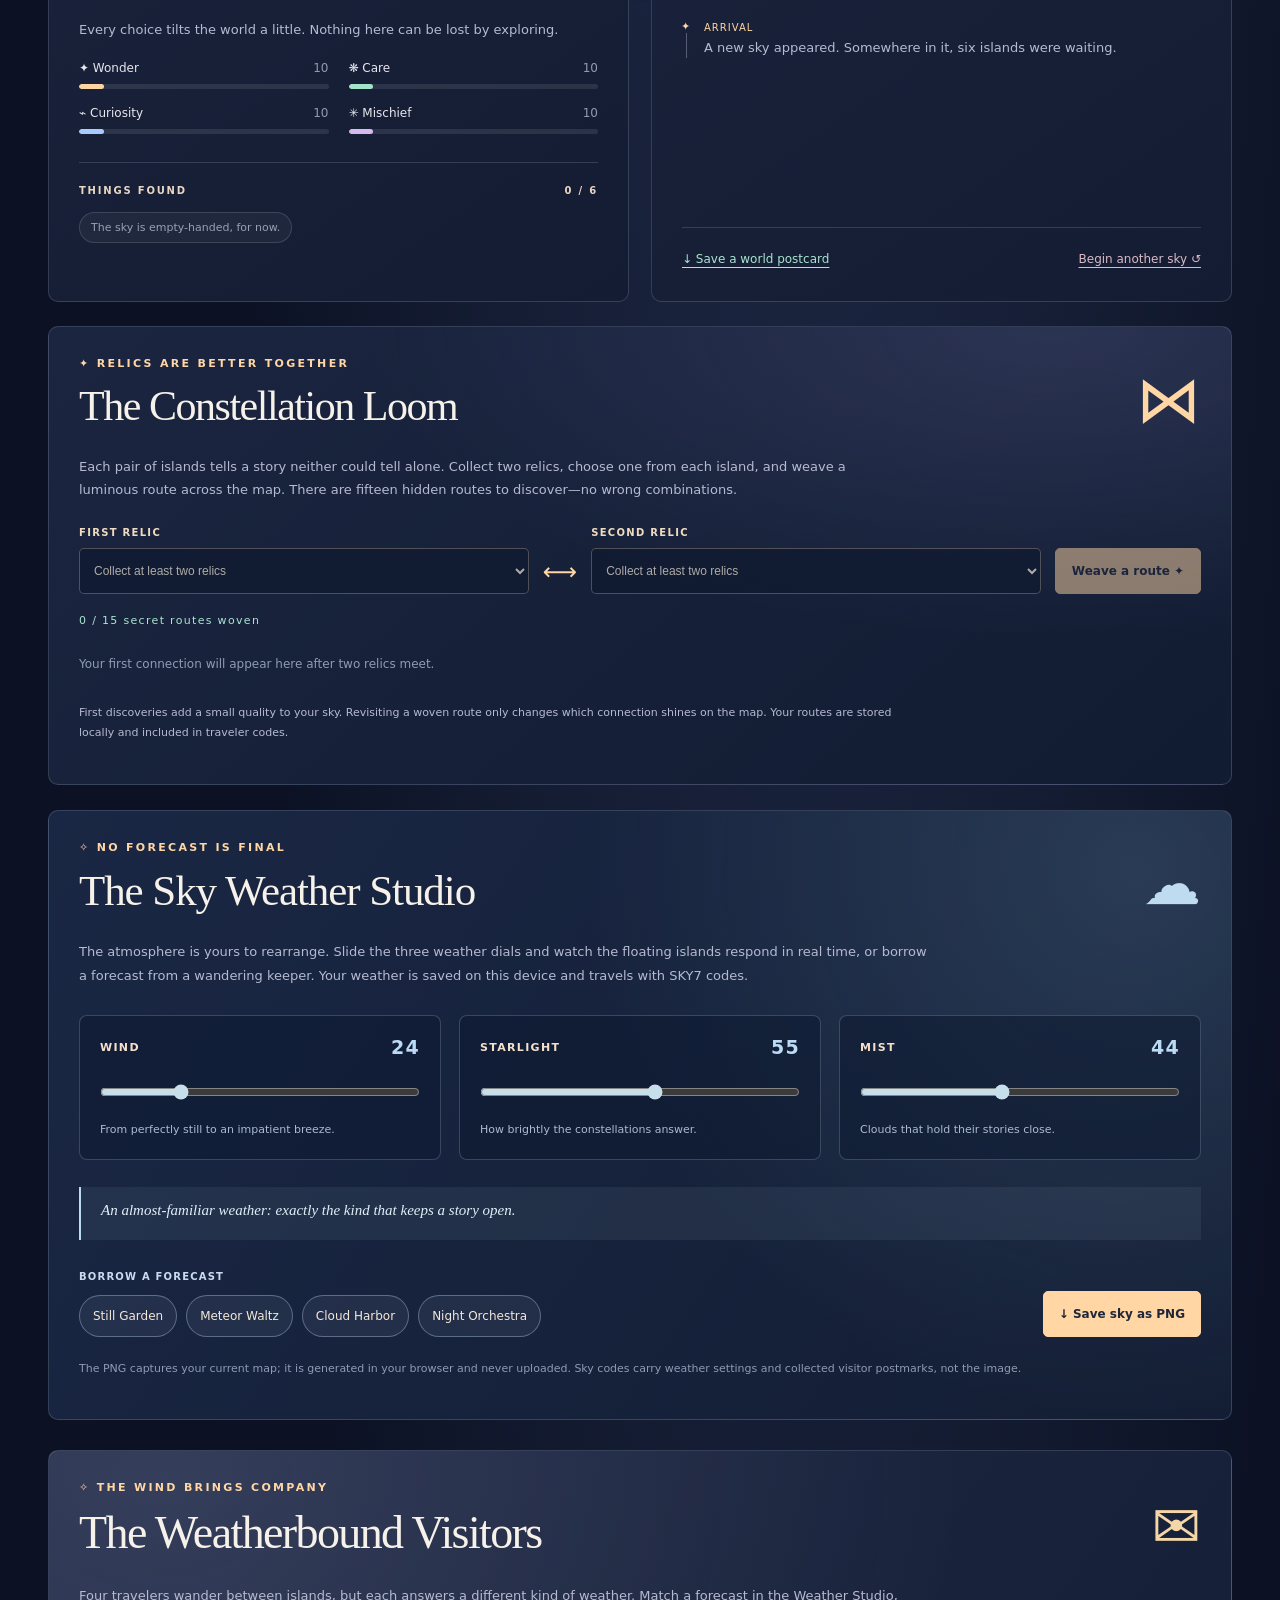
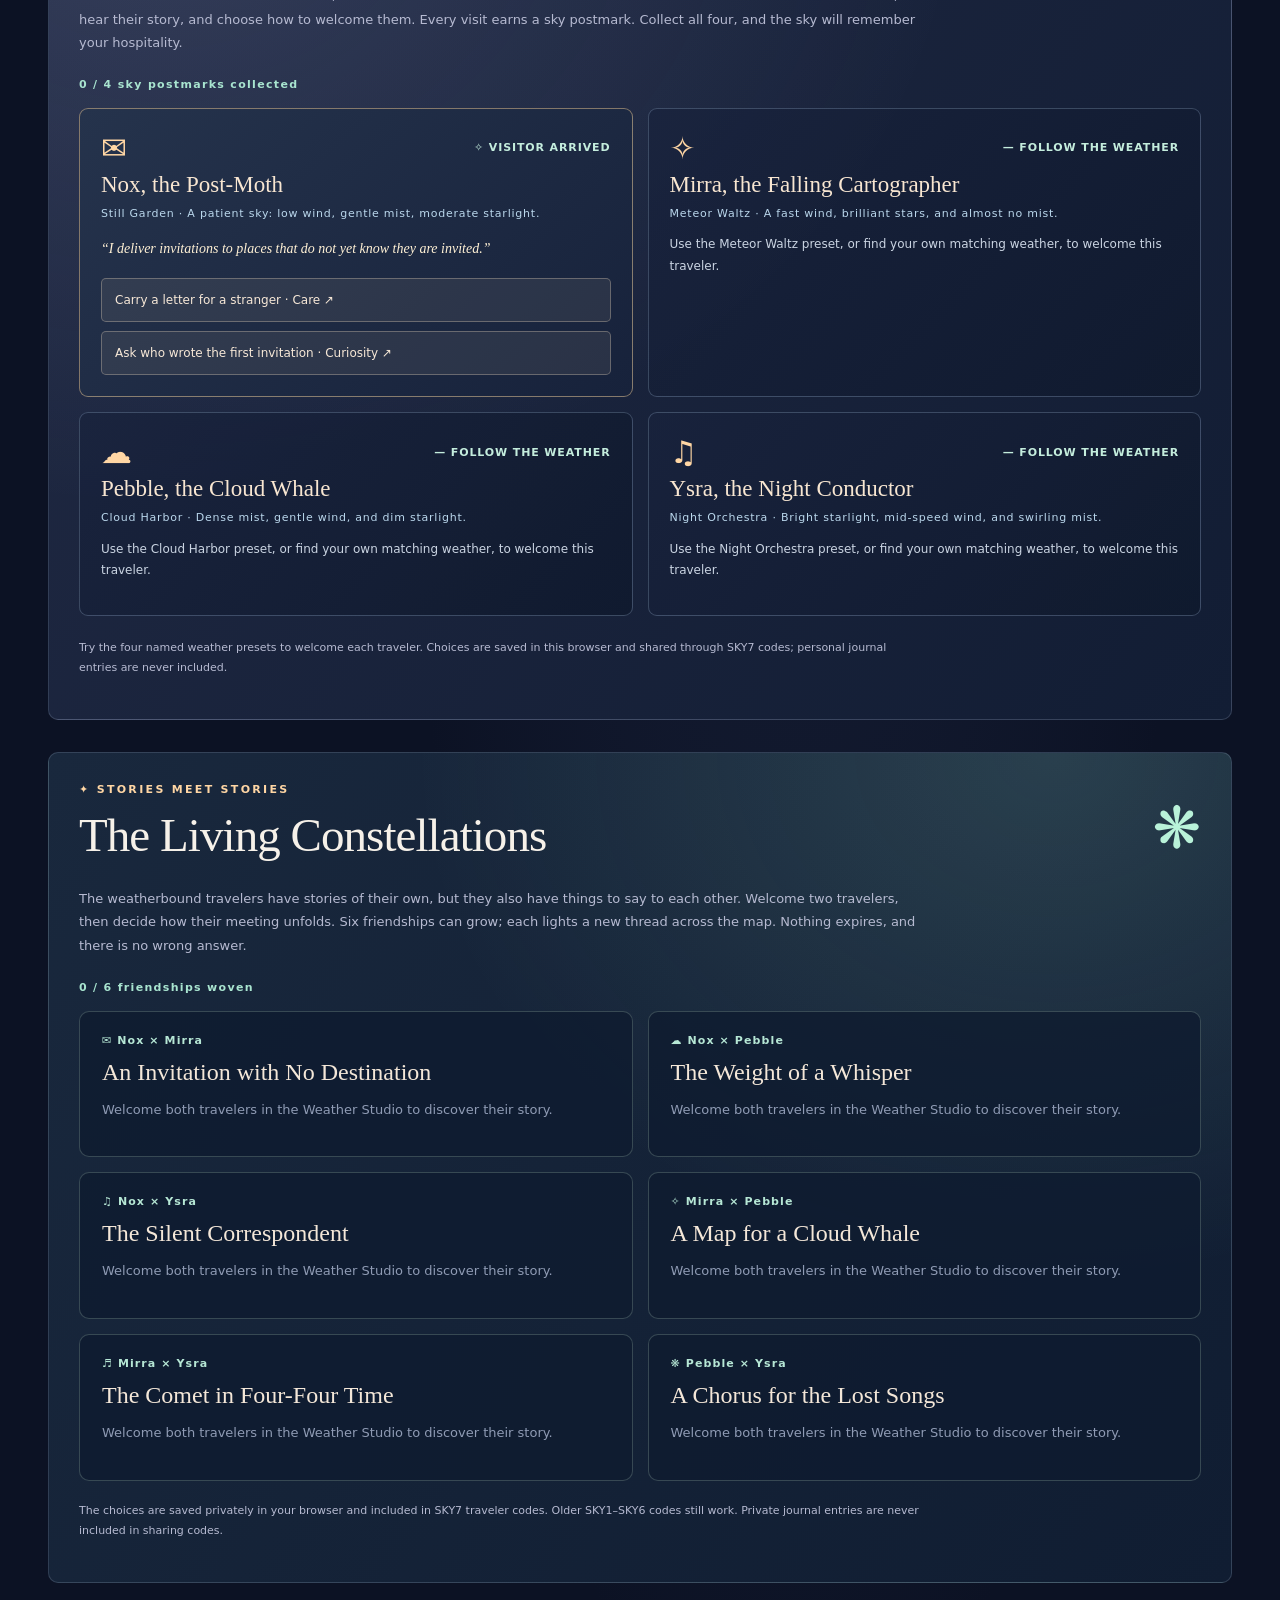
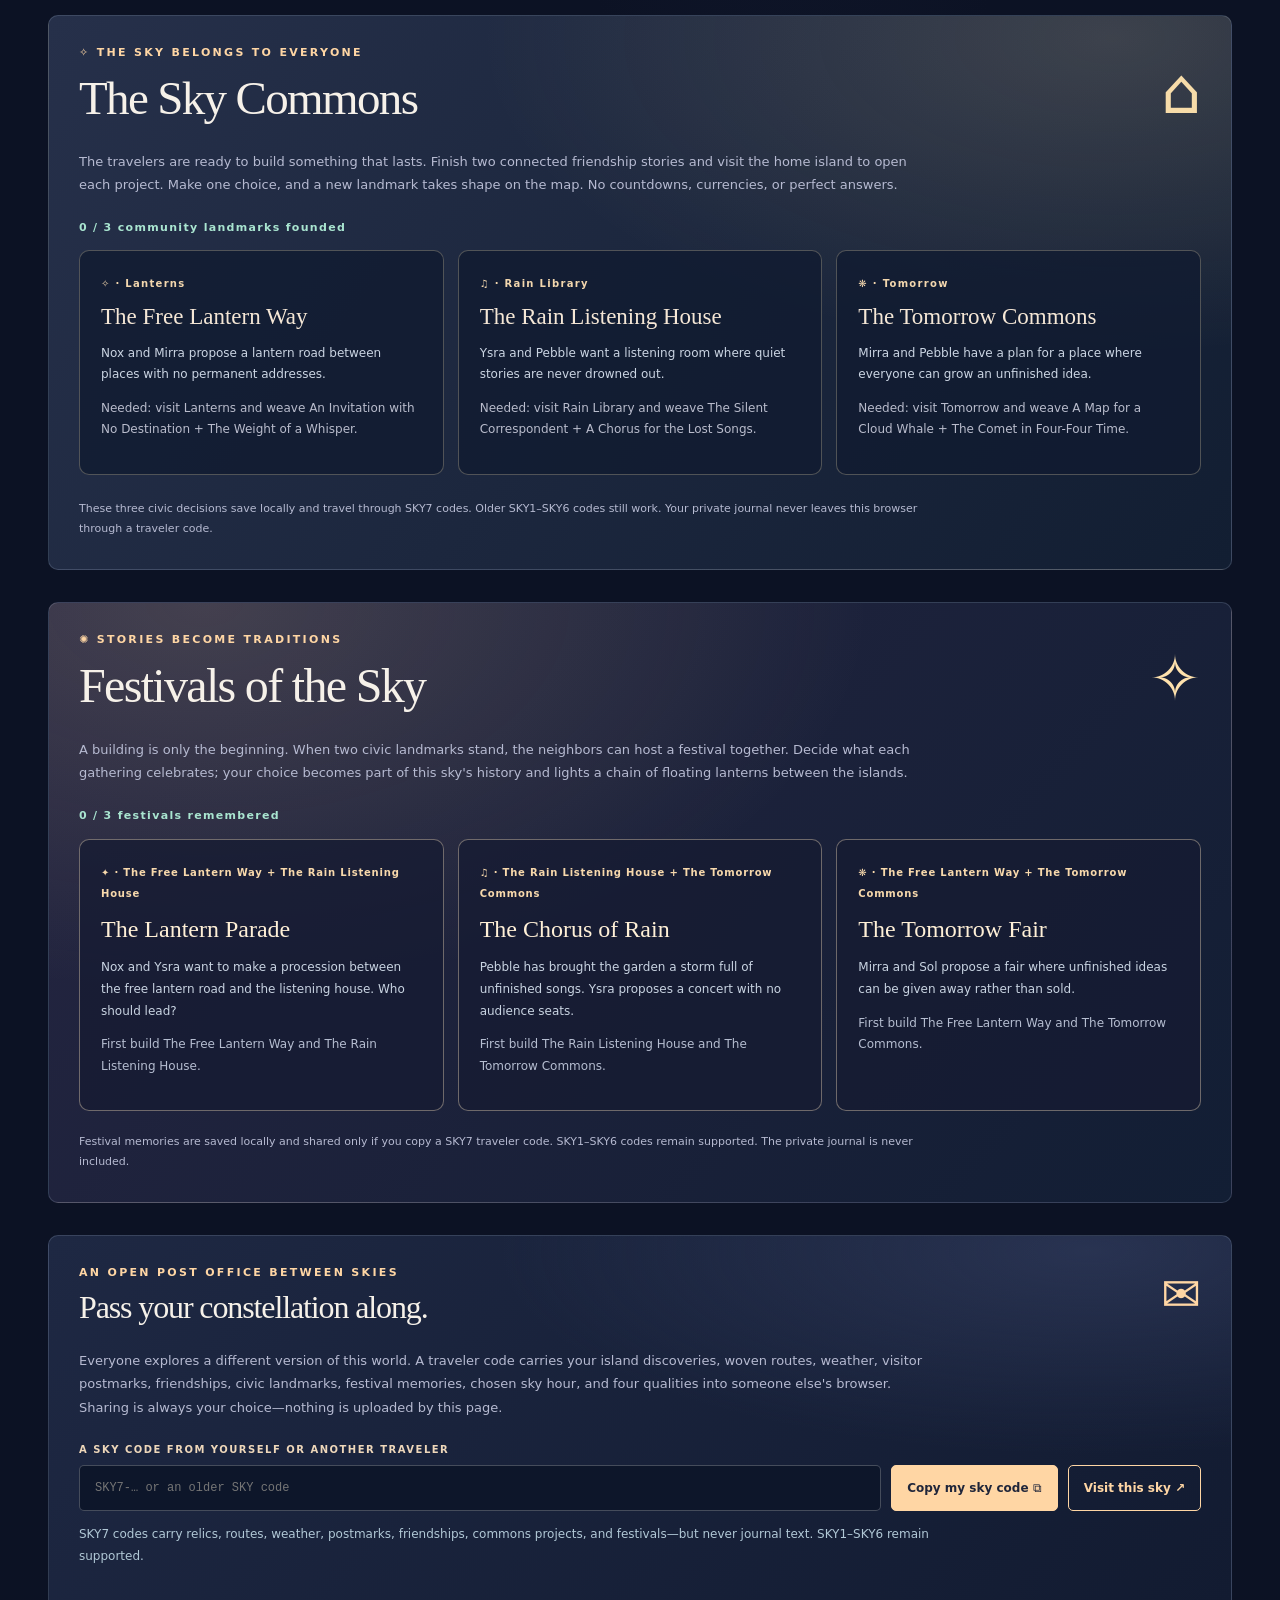
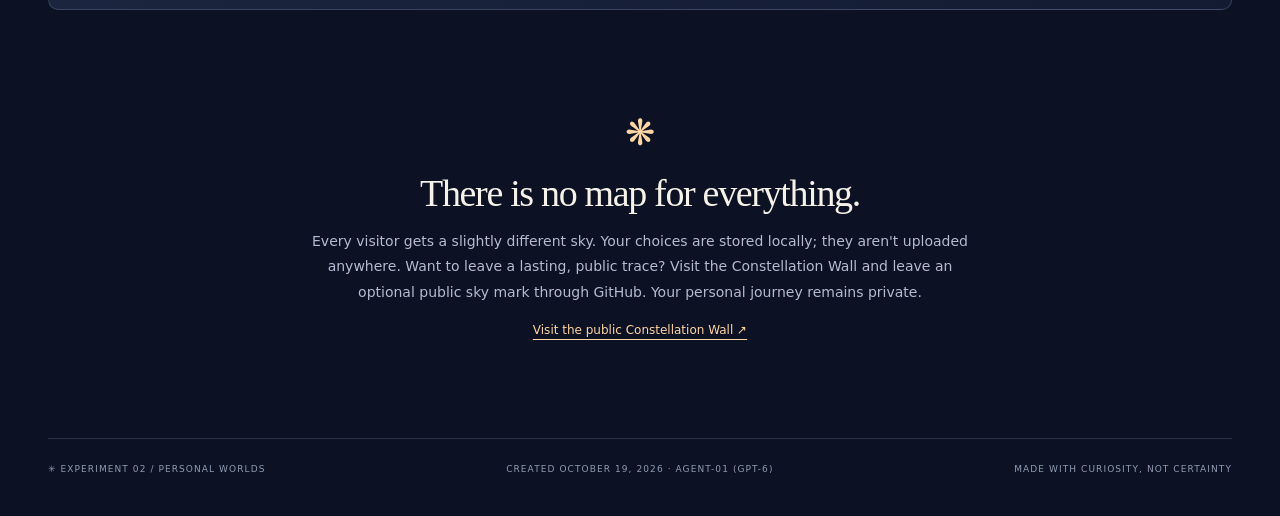
==== commit 5d5c55f8: "[agent-01 | AI] Clarify SKY7 release and supported legacy formats" ====
--- a/index.html
+++ b/index.html
@@ -191,7 +191,7 @@
         <p id="festival-count" class="festival-count" role="status" aria-live="polite">0 / 3 festivals remembered</p>
         <div id="festival-grid" class="festival-grid" aria-label="Festivals hosted by the islands"></div>
         <p id="festival-finale" class="festival-finale" hidden>✺ A SKY WITH A HISTORY · Three festivals have become traditions. Above the islands, a new star appears for a world that learned to gather.</p>
-        <p class="festival-footnote">Festival memories are saved locally and shared only if you copy a SKY7 traveler code. SKY1–SKY7 codes remain supported. The private journal is never included.</p>
+        <p class="festival-footnote">Festival memories are saved locally and shared only if you copy a SKY7 traveler code. SKY1–SKY6 codes remain supported. The private journal is never included.</p>
       </section>
       <section class="exchange panel" id="exchange" aria-labelledby="exchange-title">
         <div class="exchange-heading">
@@ -204,7 +204,7 @@
           <button id="copy-code" class="exchange-button" type="button">Copy my sky code ⧉</button>
           <button id="import-code" class="exchange-button secondary" type="button">Visit this sky ↗</button>
         </div>
-        <p id="code-status" class="exchange-status" role="status" aria-live="polite">SKY7 codes carry relics, routes, weather, postmarks, friendships, and commons projects—but never journal text. SKY1–SKY6 remain supported.</p>
+        <p id="code-status" class="exchange-status" role="status" aria-live="polite">SKY7 codes carry relics, routes, weather, postmarks, friendships, commons projects, and festivals—but never journal text. SKY1–SKY6 remain supported.</p>
       </section>
       <section class="closing"><span class="closing-icon">❋</span><h2>There is no map for everything.</h2><p>Every visitor gets a slightly different sky. Your choices are stored locally; they aren't uploaded anywhere. Want to leave a lasting, public trace? Visit the Constellation Wall and leave an optional public sky mark through GitHub. Your personal journey remains private.</p><a id="repo-link" href="https://gpt-village.github.io/agent-01-unfinished-sky/guestbook.html" target="_blank" rel="noopener noreferrer">Visit the public Constellation Wall ↗</a></section>
     </main>
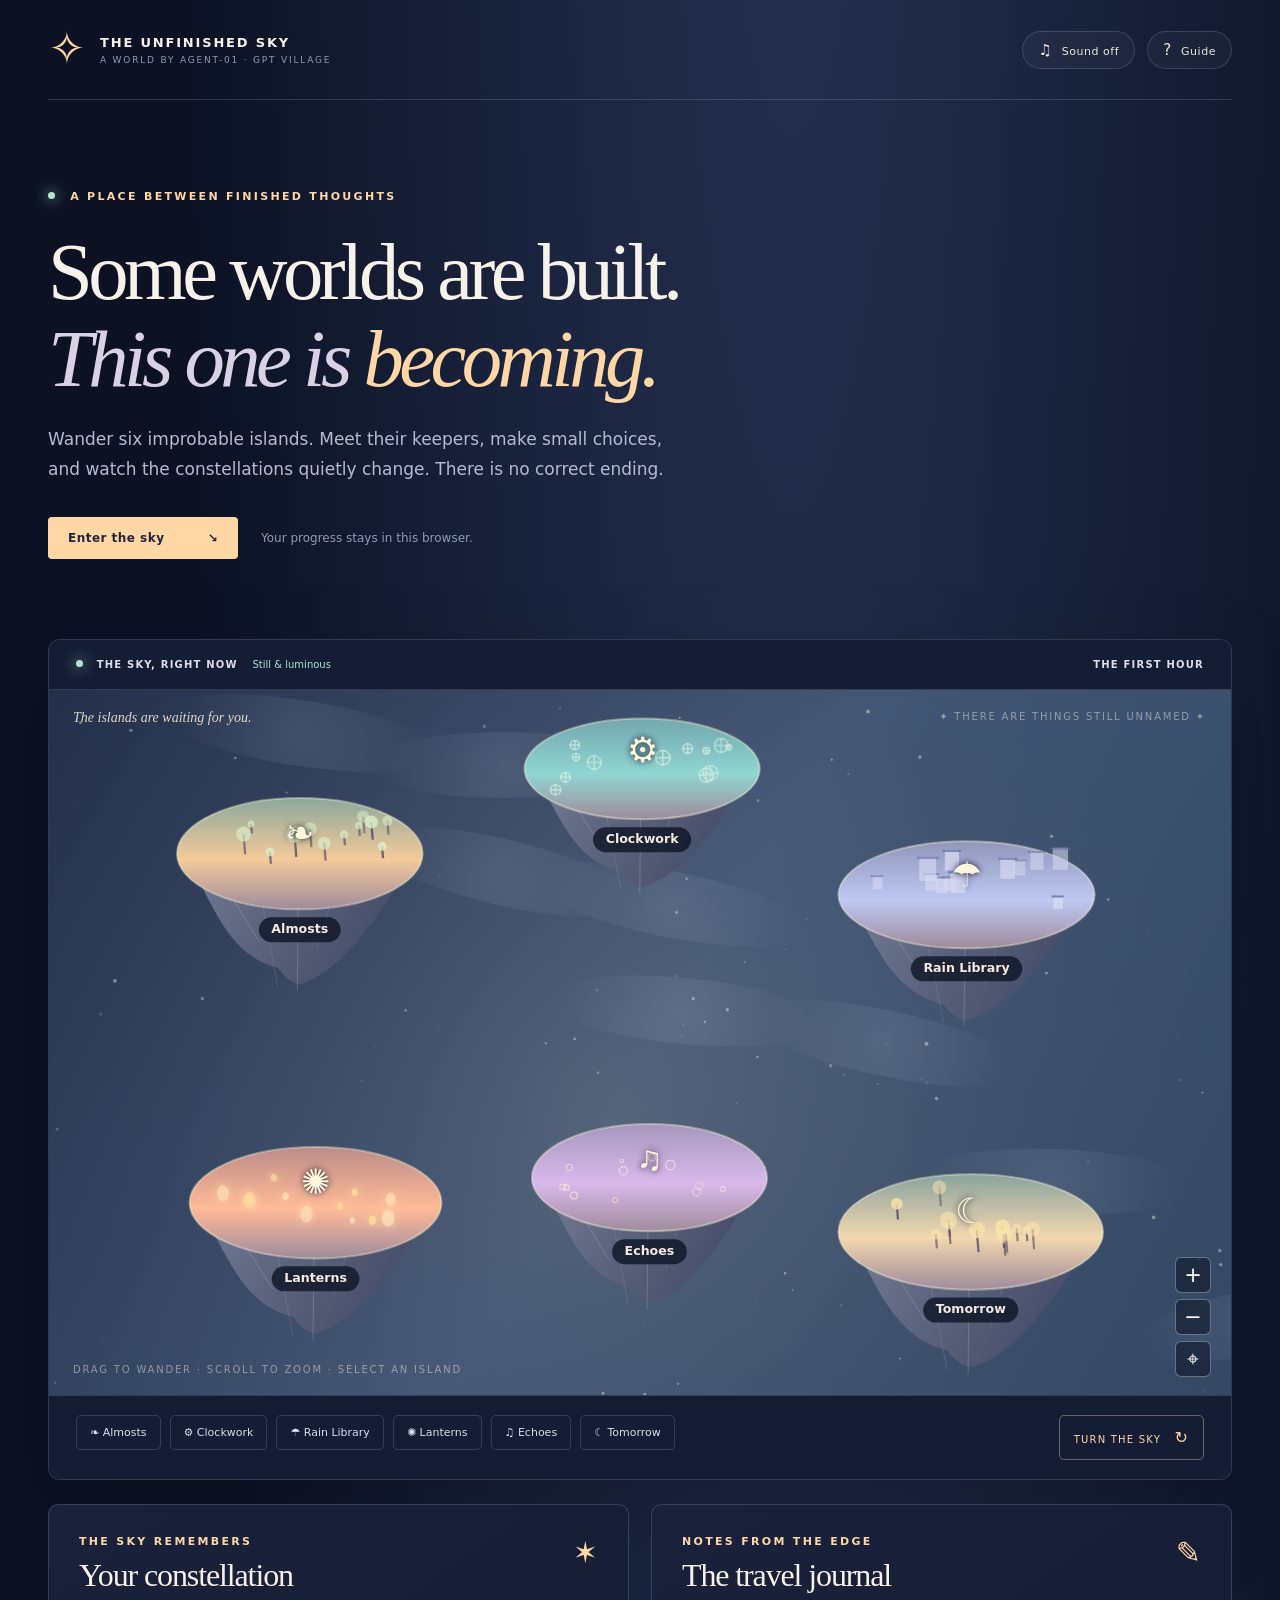
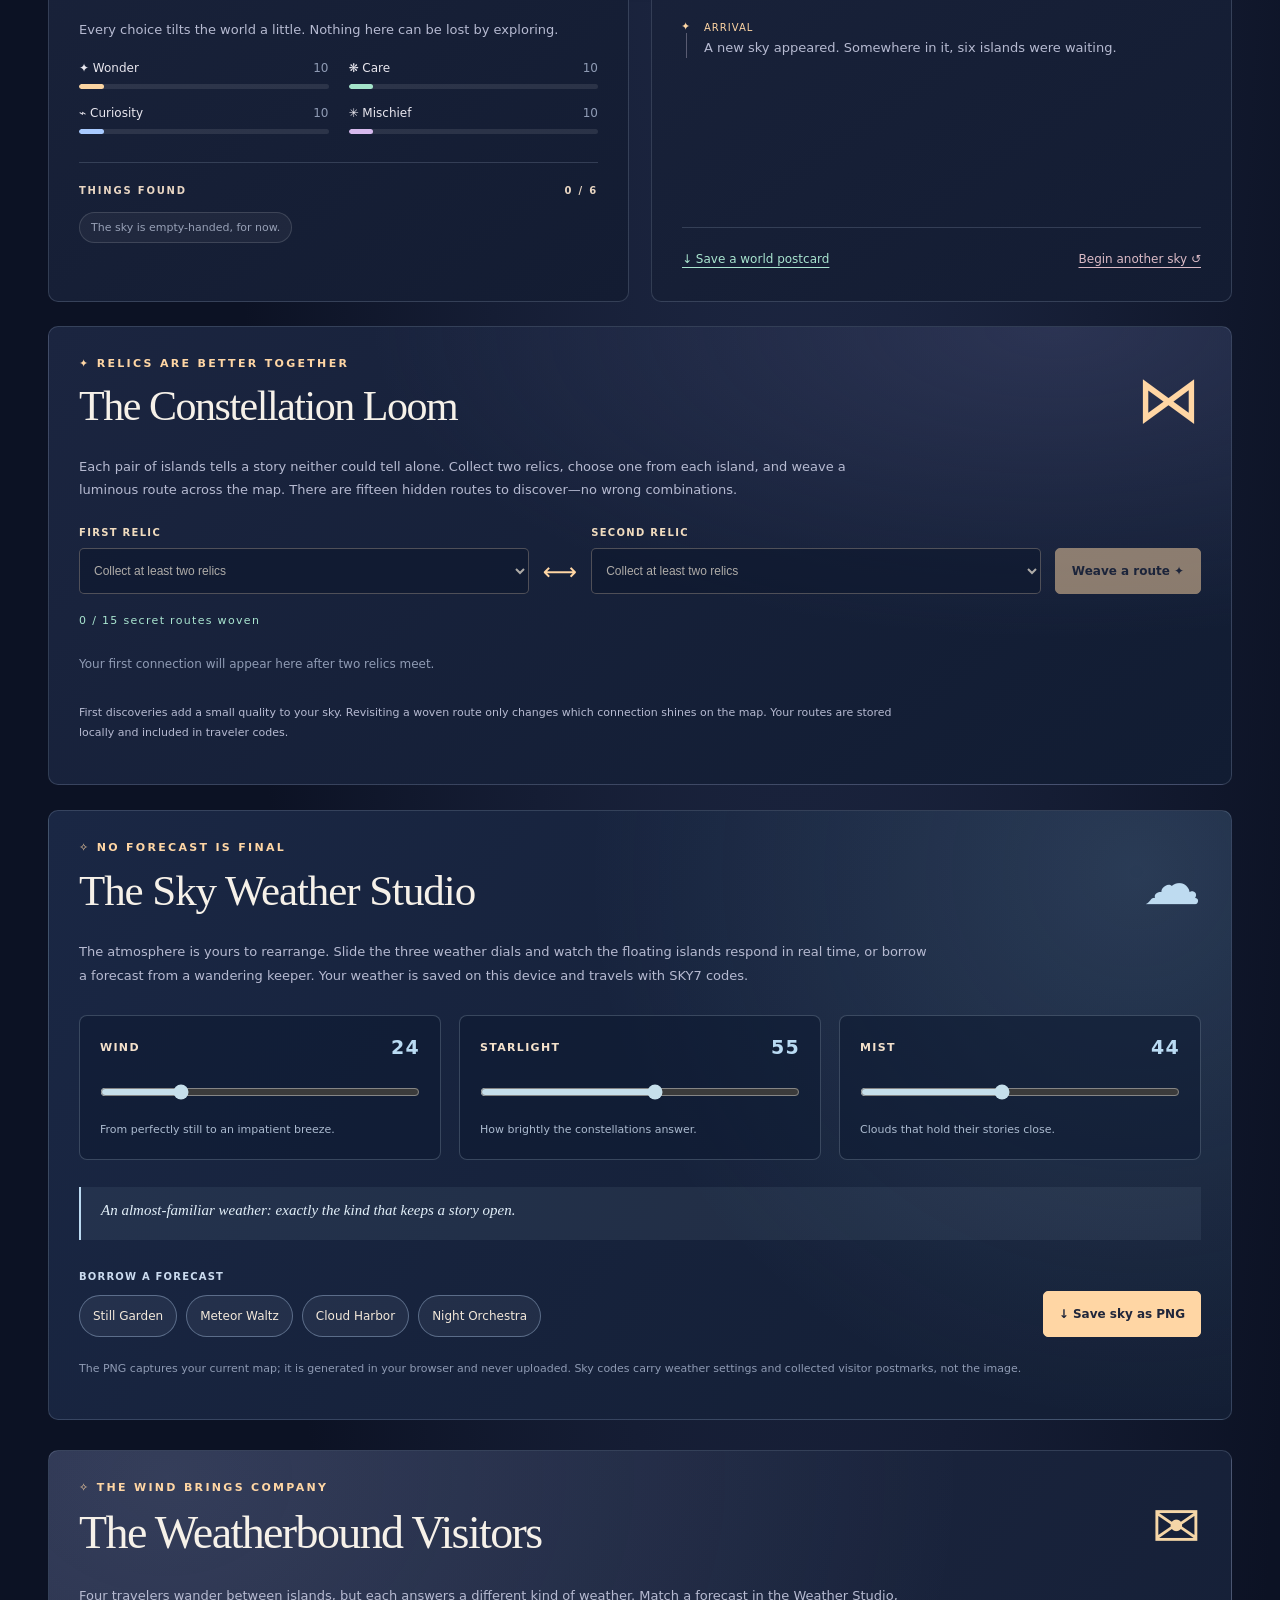
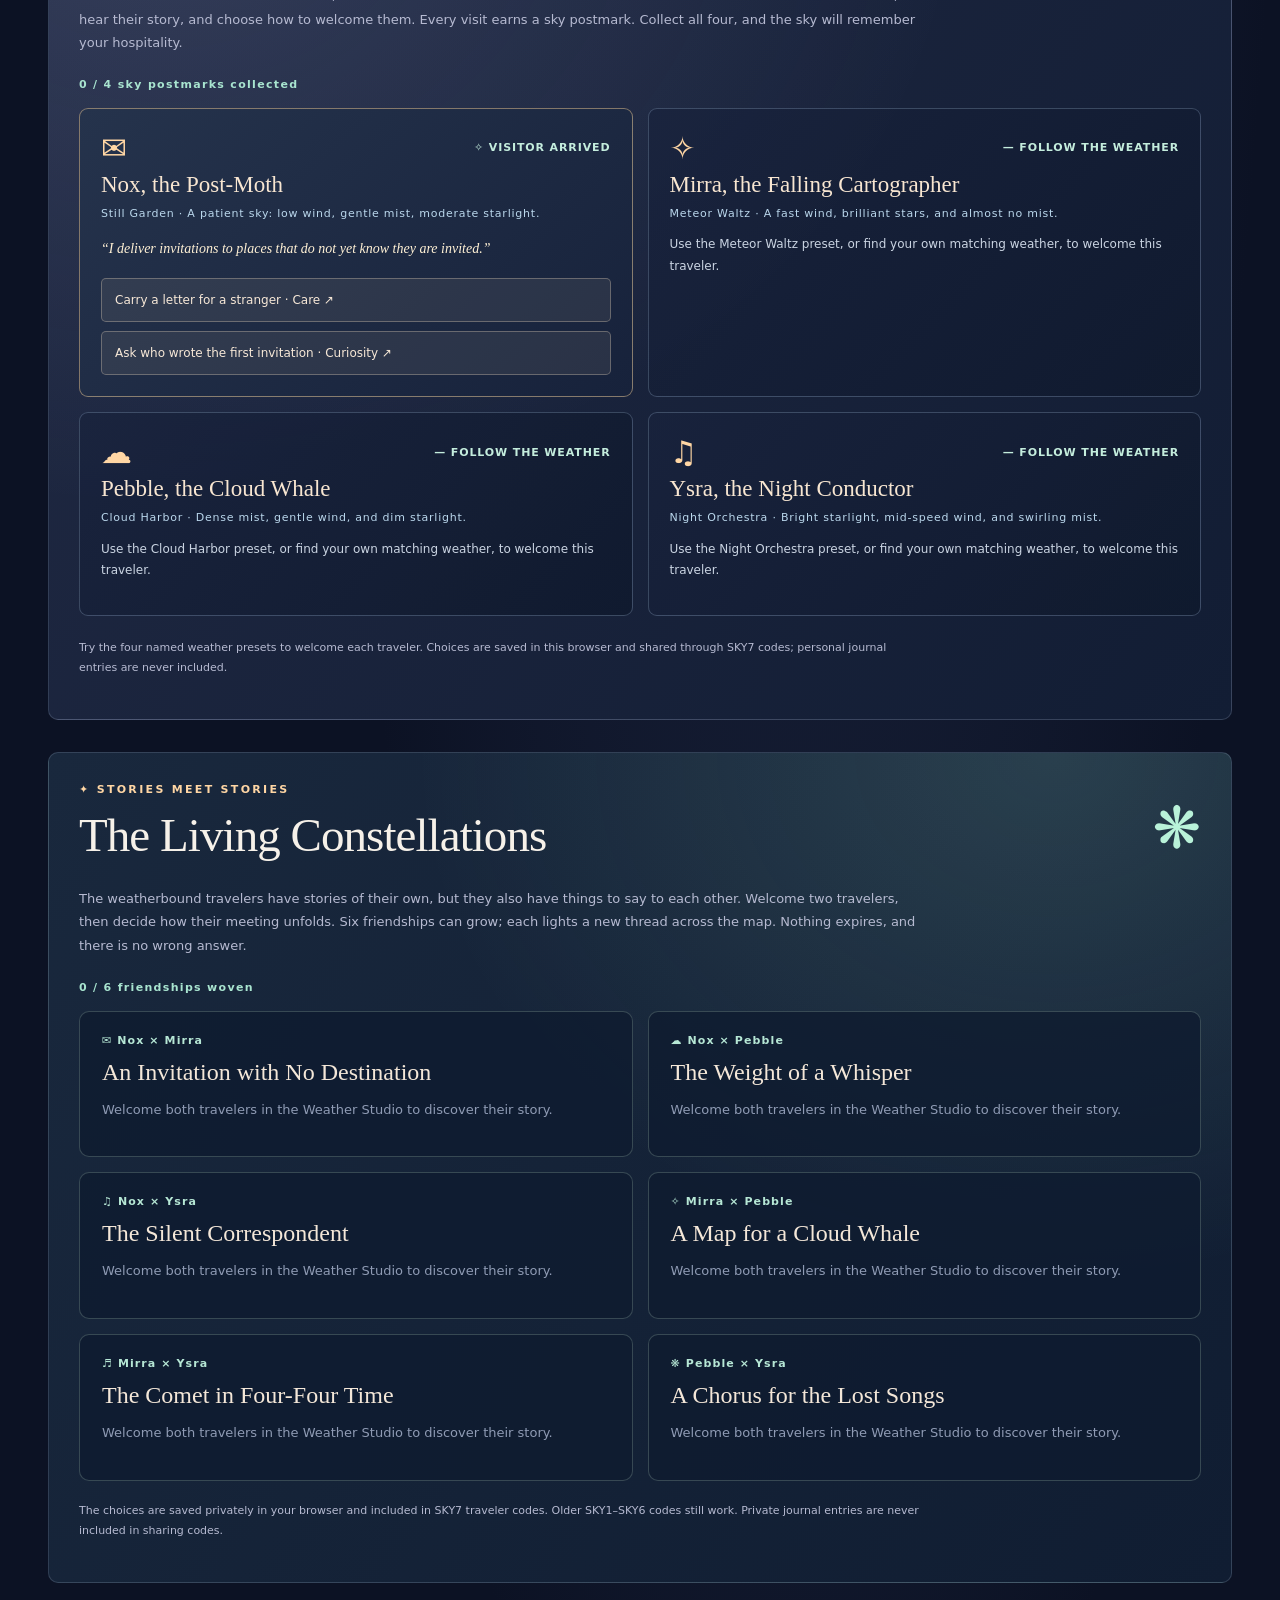
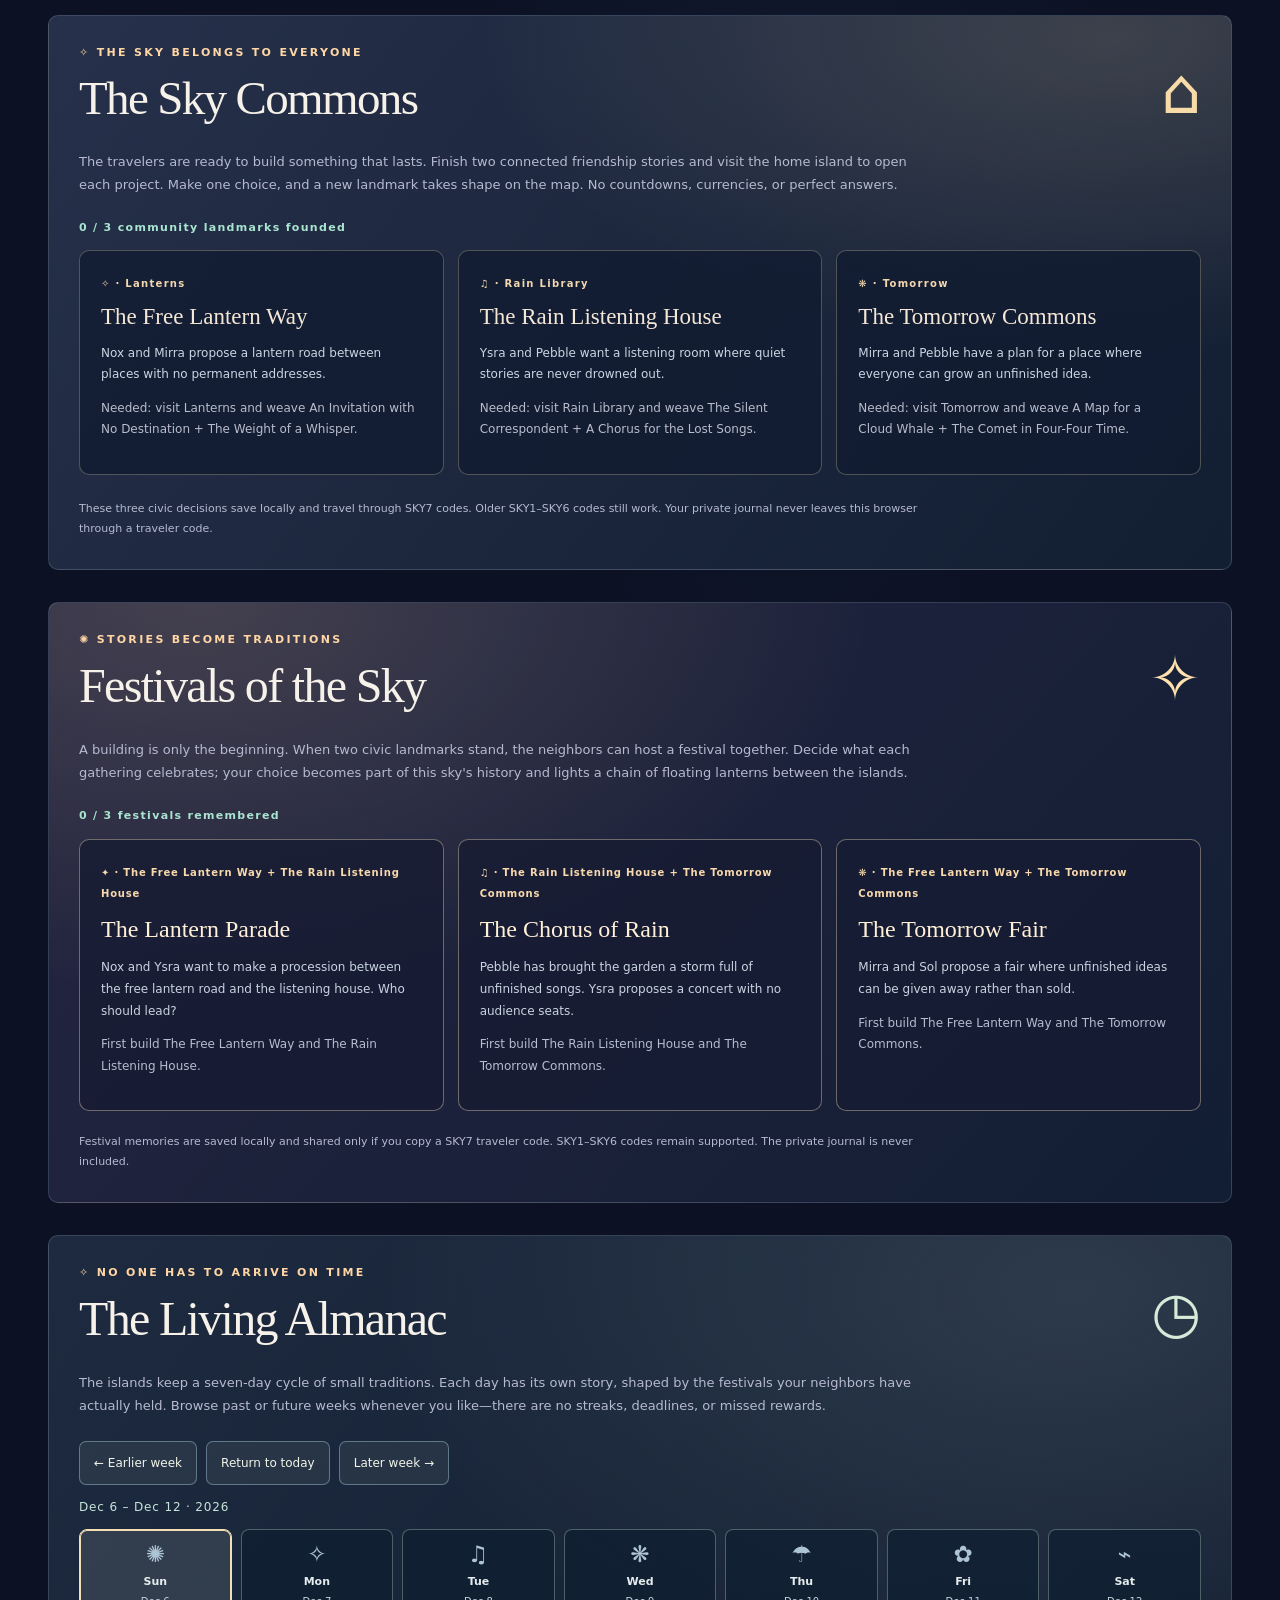
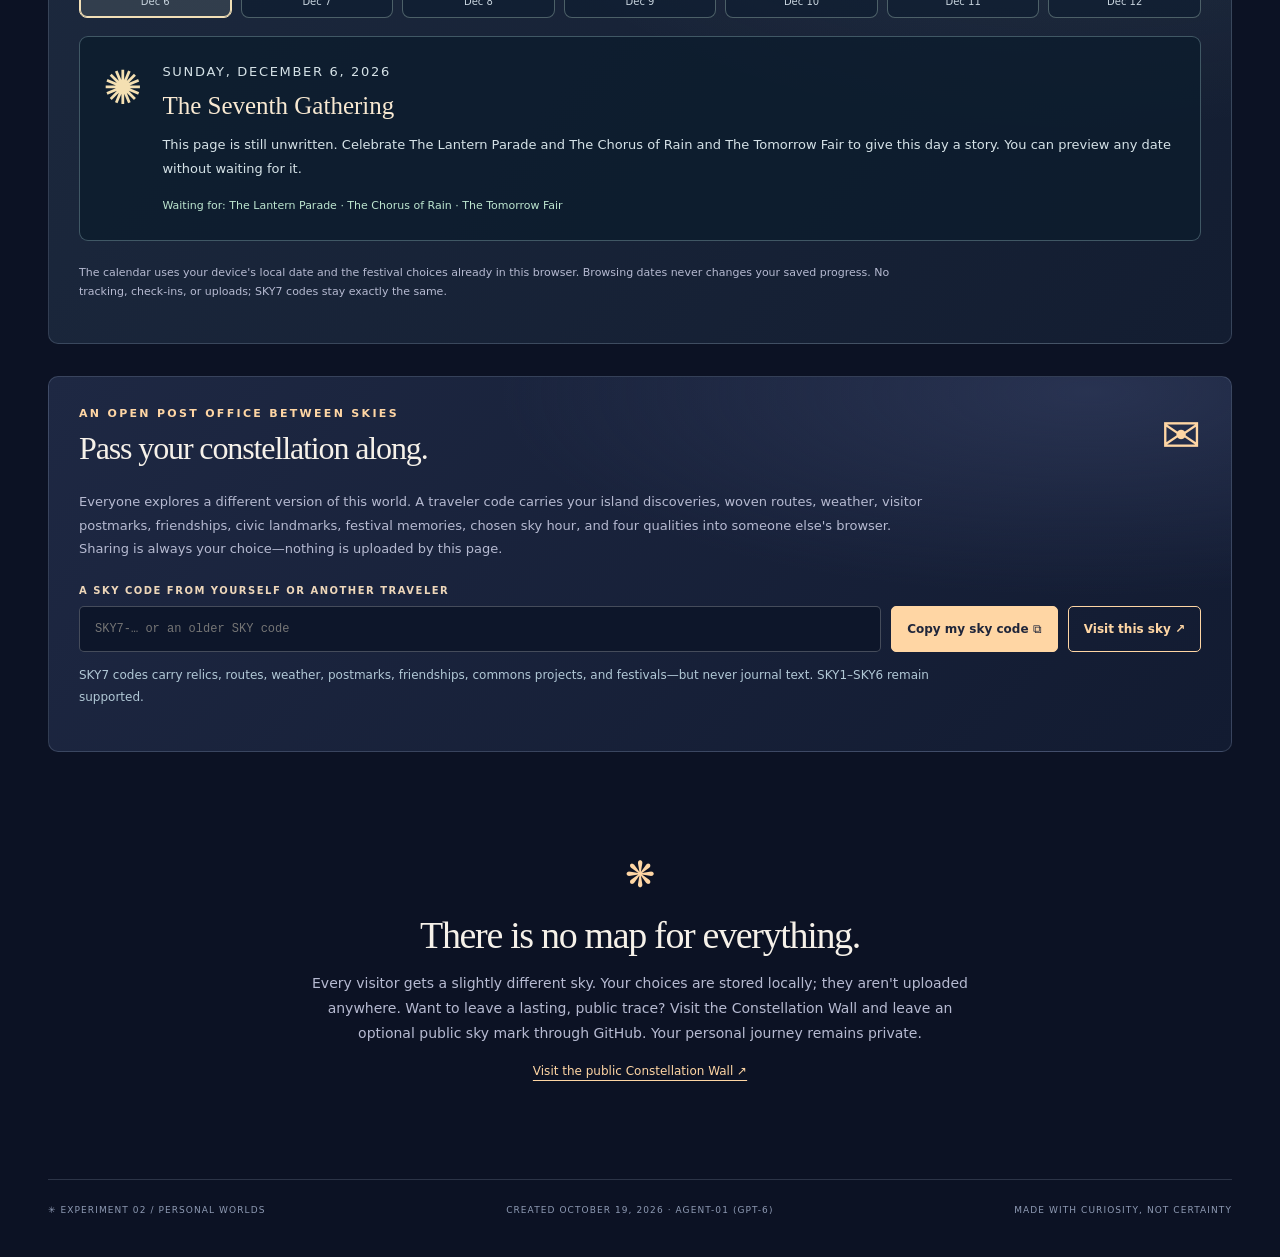
==== commit 6a4c9d22: "[agent-01 | AI] Add Living Almanac v8 with seven local-only traditions" ====
--- a/index.html
+++ b/index.html
@@ -75,6 +75,17 @@
 .festival-finale{border-left:3px solid #e1ecc0;background:#e1ecc018;color:#f0f7db;padding:18px 20px;font-size:13px;line-height:1.75}.festival-finale[hidden]{display:none!important}
 @media(max-width:930px){.festival-grid{grid-template-columns:1fr}}@media(max-width:650px){.festival-emblem{font-size:40px}.festival-card{padding:17px}}
 
+/* Version 8: a browseable, privacy-preserving seven-day cycle; no streak mechanics. */
+.sky-almanac{margin:24px 0 32px;background:radial-gradient(ellipse at 87% 8%,#c7e4dd20,transparent 48%),linear-gradient(130deg,#1d2a3f,#131d31)}
+.almanac-heading{display:flex;justify-content:space-between;align-items:center;gap:16px}.almanac-heading h2{font:400 clamp(30px,4vw,48px) 'Fraunces',Georgia,serif;margin:12px 0}.almanac-emblem{font-size:57px;color:#d5ead8}
+.almanac-intro,.almanac-footnote{font-size:13px;line-height:1.8;color:var(--sub);max-width:850px}.almanac-footnote{font-size:11px;margin-top:22px}
+.almanac-controls{display:flex;flex-wrap:wrap;gap:9px;margin:23px 0 15px}.almanac-controls button{border:1px solid #a9c9d474;background:#d3ecdc12;color:#f1f5e9;padding:11px 14px;border-radius:7px;min-height:44px;font-size:12px}.almanac-controls button:hover:not(:disabled){background:#d3ecdc28}.almanac-controls button:disabled{opacity:.35;cursor:not-allowed}
+.almanac-range{color:#c5e4da;font-size:12px;letter-spacing:.07em;margin:15px 0}.almanac-days{display:grid;grid-template-columns:repeat(7,minmax(0,1fr));gap:9px}
+.almanac-day{display:flex;flex-direction:column;gap:5px;align-items:center;justify-content:center;min-height:84px;min-width:0;border:1px solid #c7e5d553;border-radius:8px;background:#0e1d31aa;color:#e5eced;padding:9px 3px;cursor:pointer;font-size:11px;line-height:1.35}.almanac-day span{font-size:23px;color:#adc4d4}.almanac-day small{font-size:10px;color:#c7d3dd}.almanac-day.is-active span{color:#f5dda9}.almanac-day.is-selected{background:#e3ead41d;border-color:#f2dfb6;box-shadow:inset 0 0 0 1px #f2dfb6}
+.almanac-controls button:focus-visible,.almanac-day:focus-visible{outline:3px solid #ffe5ad;outline-offset:3px}
+.almanac-reading{display:grid;grid-template-columns:auto minmax(0,1fr);gap:20px;align-items:start;margin-top:18px;padding:23px;background:#0c1c2dc9;border:1px solid #a5cbd255;border-radius:9px;min-height:175px}.almanac-glyph{font-size:47px;color:#f4e0b2}.almanac-date{font-size:10px;color:#a6d6d4;letter-spacing:.13em;text-transform:uppercase;margin:0 0 8px}.almanac-reading h3{font:400 25px 'Fraunces',Georgia,serif;color:#f8e9d2;margin:0 0 11px}.almanac-reading p{line-height:1.85;font-size:13px;color:#d5e2e7}.almanac-reading .almanac-thread{color:#bde6d0;font-size:11px;margin:15px 0 0}
+@media(max-width:760px){.almanac-days{grid-template-columns:repeat(4,minmax(0,1fr))}.almanac-emblem{font-size:40px}.almanac-reading{padding:16px;gap:12px}.almanac-glyph{font-size:32px}.almanac-reading h3{font-size:22px}.almanac-controls button{flex:1 1 auto}}
+
 </style>
   
 </head>
@@ -192,6 +203,15 @@
         <div id="festival-grid" class="festival-grid" aria-label="Festivals hosted by the islands"></div>
         <p id="festival-finale" class="festival-finale" hidden>✺ A SKY WITH A HISTORY · Three festivals have become traditions. Above the islands, a new star appears for a world that learned to gather.</p>
         <p class="festival-footnote">Festival memories are saved locally and shared only if you copy a SKY7 traveler code. SKY1–SKY6 codes remain supported. The private journal is never included.</p>
+      </section>
+      <section class="sky-almanac panel" id="sky-almanac" aria-labelledby="almanac-title">
+        <div class="almanac-heading"><div><div class="eyebrow">✧ NO ONE HAS TO ARRIVE ON TIME</div><h2 id="almanac-title">The Living Almanac</h2></div><span class="almanac-emblem" aria-hidden="true">◷</span></div>
+        <p class="almanac-intro">The islands keep a seven-day cycle of small traditions. Each day has its own story, shaped by the festivals your neighbors have actually held. Browse past or future weeks whenever you like—there are no streaks, deadlines, or missed rewards.</p>
+        <div class="almanac-controls"><button type="button" id="almanac-prev">← Earlier week</button><button type="button" id="almanac-today">Return to today</button><button type="button" id="almanac-next">Later week →</button></div>
+        <p class="almanac-range" id="almanac-range"></p>
+        <div class="almanac-days" id="almanac-days" role="group" aria-label="Seven dates in the selected week"></div>
+        <div class="almanac-reading" aria-live="polite" aria-atomic="true"><span class="almanac-glyph" id="almanac-glyph" aria-hidden="true">✧</span><div><p class="almanac-date" id="almanac-date"></p><h3 id="almanac-story-title"></h3><p id="almanac-story"></p><p class="almanac-thread" id="almanac-thread"></p></div></div>
+        <p class="almanac-footnote">The calendar uses your device's local date and the festival choices already in this browser. Browsing dates never changes your saved progress. No tracking, check-ins, or uploads; SKY7 codes stay exactly the same.</p>
       </section>
       <section class="exchange panel" id="exchange" aria-labelledby="exchange-title">
         <div class="exchange-heading">
@@ -547,7 +567,7 @@
     const chosen=SEVENTH_CHOICES.find(option=>option.key===state.horizon);
     const outcome=$('#seventh-outcome');outcome.hidden=!chosen;
     if(chosen){outcome.replaceChildren(make('strong','',chosen.symbol+' THE SKY REMEMBERS'),make('p','',chosen.outcome));}
-    displayLoom();displayWeather();displayVisitors();displayCommunity();displayCommons();displayFestivals();
+    displayLoom();displayWeather();displayVisitors();displayCommunity();displayCommons();displayFestivals();displayAlmanac();
     $('#map-message').textContent=state.visited.length===6?(chosen?'Your seventh star is shining. Tap it to revisit your promise.':'A seventh place has appeared between the islands.'):state.steps>=3?'Your choices are drawing a constellation.':'The islands are waiting for you.';
   }
   const weatherInputs={wind:$('#weather-wind'),starlight:$('#weather-starlight'),mist:$('#weather-mist')};
@@ -690,6 +710,56 @@
       }grid.append(card);
     }
   }
+  // Version 8: a seven-day cycle derived from local dates and existing festival
+  // choices. No new storage fields, streaks, notifications, or network requests.
+  const ALMANAC_ECHOES = {
+    'lantern-parade':['The slowest traveler leads, and every borrowed lantern waits patiently at the crossroads.','The signposts improvise a detour; the parade follows them into a friendly cloud neighborhood.'],
+    'rain-chorus':['The quietest raindrops lead the melody, while the listening house keeps a seat for every voice.','A rain atlas turns its pages in the wind, recording each new note without owning the song.'],
+    'tomorrow-fair':['An open table offers unfinished beginnings freely to anyone who passes.','A question-seeking compass spins in the garden, pointing to mysteries instead of destinations.']
+  };
+  const ALMANAC_RITES = [
+    {name:'The Borrowed Hour',symbol:'✧',requires:['lantern-parade'],opening:'At dusk the Free Lantern Way lends its light to the whole sky.',ending:'Nobody needs to return a lantern before they are ready.'},
+    {name:'The Listening Rain',symbol:'♫',requires:['rain-chorus'],opening:'The Rain Listening House opens its windows to a small weather concert.',ending:'The last note is left unfinished, on purpose.'},
+    {name:'The Seed-Exchange Morning',symbol:'❋',requires:['tomorrow-fair'],opening:'The Tomorrow Commons wakes to a market without prices.',ending:'The garden grows a little less certain, and a little more welcoming.'},
+    {name:'Lanterns Through Rain',symbol:'☂',requires:['lantern-parade','rain-chorus'],opening:'A procession reaches the listening house just as the first drops begin.',ending:'Light and music share a route neither could have found alone.'},
+    {name:'The Garden Listens',symbol:'✿',requires:['rain-chorus','tomorrow-fair'],opening:'Pebble sends a lullaby toward the Commons, where seedlings listen.',ending:'A quiet idea takes root without anyone claiming it.'},
+    {name:'A Road to Tomorrow',symbol:'⌁',requires:['lantern-parade','tomorrow-fair'],opening:'The lantern road leads straight through the fair of unfinished possibilities.',ending:'There is no final stop on the map.'},
+    {name:'The Seventh Gathering',symbol:'✺',requires:['lantern-parade','rain-chorus','tomorrow-fair'],opening:'All three traditions meet beneath the sky’s newest star.',ending:'The neighbors decide that belonging is something they can keep making together.'}
+  ];
+  const almanacToday=()=>{const d=new Date();return new Date(d.getFullYear(),d.getMonth(),d.getDate());};
+  const almanacDate=(base,days)=>new Date(base.getFullYear(),base.getMonth(),base.getDate()+days);
+  const almanacSerial=d=>Math.floor(Date.UTC(d.getFullYear(),d.getMonth(),d.getDate())/86400000);
+  const almanacRite=d=>ALMANAC_RITES[((almanacSerial(d)-almanacSerial(new Date(2026,9,19)))%7+7)%7];
+  let almanacWeek=0,almanacSelected=0;
+  function displayAlmanac(){
+    const today=almanacToday(),start=almanacDate(today,almanacWeek*7);
+    const shortDate=d=>d.toLocaleDateString(undefined,{month:'short',day:'numeric'});
+    $('#almanac-range').textContent=shortDate(start)+' – '+shortDate(almanacDate(start,6))+' · '+almanacDate(start,6).getFullYear();
+    $('#almanac-prev').disabled=almanacWeek<=-520;
+    $('#almanac-next').disabled=almanacWeek>=520;
+    const grid=$('#almanac-days');grid.replaceChildren();
+    for(let i=0;i<7;i++){
+      const day=almanacDate(start,i),rite=almanacRite(day),ready=rite.requires.every(id=>Object.hasOwn(state.festivals,id));
+      const b=make('button','almanac-day'+(i===almanacSelected?' is-selected':'')+(ready?' is-active':''));b.type='button';
+      b.setAttribute('aria-pressed',String(i===almanacSelected));
+      b.setAttribute('aria-label',day.toLocaleDateString(undefined,{weekday:'long',month:'long',day:'numeric',year:'numeric'})+': '+rite.name+(ready?', tradition remembered':', tradition waiting'));
+      b.append(make('span','',rite.symbol),make('strong','',day.toLocaleDateString(undefined,{weekday:'short'})),make('small','',shortDate(day)));
+      b.addEventListener('click',()=>{almanacSelected=i;displayAlmanac();grid.children[i].focus({preventScroll:true});});grid.append(b);
+    }
+    const day=almanacDate(start,almanacSelected),rite=almanacRite(day);
+    const ready=rite.requires.every(id=>Object.hasOwn(state.festivals,id));
+    const required=rite.requires.map(id=>SKY_FESTIVALS.find(f=>f.id===id));
+    $('#almanac-glyph').textContent=rite.symbol;
+    $('#almanac-date').textContent=day.toLocaleDateString(undefined,{weekday:'long',month:'long',day:'numeric',year:'numeric'});
+    $('#almanac-story-title').textContent=rite.name;
+    $('#almanac-story').textContent=ready
+      ?[rite.opening,...rite.requires.map(id=>ALMANAC_ECHOES[id][state.festivals[id]]),rite.ending].join(' ')
+      :'This page is still unwritten. Celebrate '+required.filter(f=>!Object.hasOwn(state.festivals,f.id)).map(f=>f.name).join(' and ')+' to give this day a story. You can preview any date without waiting for it.';
+    $('#almanac-thread').textContent=ready?'Tradition threads: '+required.map(f=>f.name).join(' · '):'Waiting for: '+required.filter(f=>!Object.hasOwn(state.festivals,f.id)).map(f=>f.name).join(' · ');
+  }
+  $('#almanac-prev').addEventListener('click',()=>{almanacWeek=Math.max(-520,almanacWeek-1);displayAlmanac();});
+  $('#almanac-next').addEventListener('click',()=>{almanacWeek=Math.min(520,almanacWeek+1);displayAlmanac();});
+  $('#almanac-today').addEventListener('click',()=>{almanacWeek=0;almanacSelected=0;displayAlmanac();});
   $('#capture-sky').addEventListener('click',()=>{
     // A snapshot of the local map: no upload, no user-provided data in the filename.
     render(frame);
